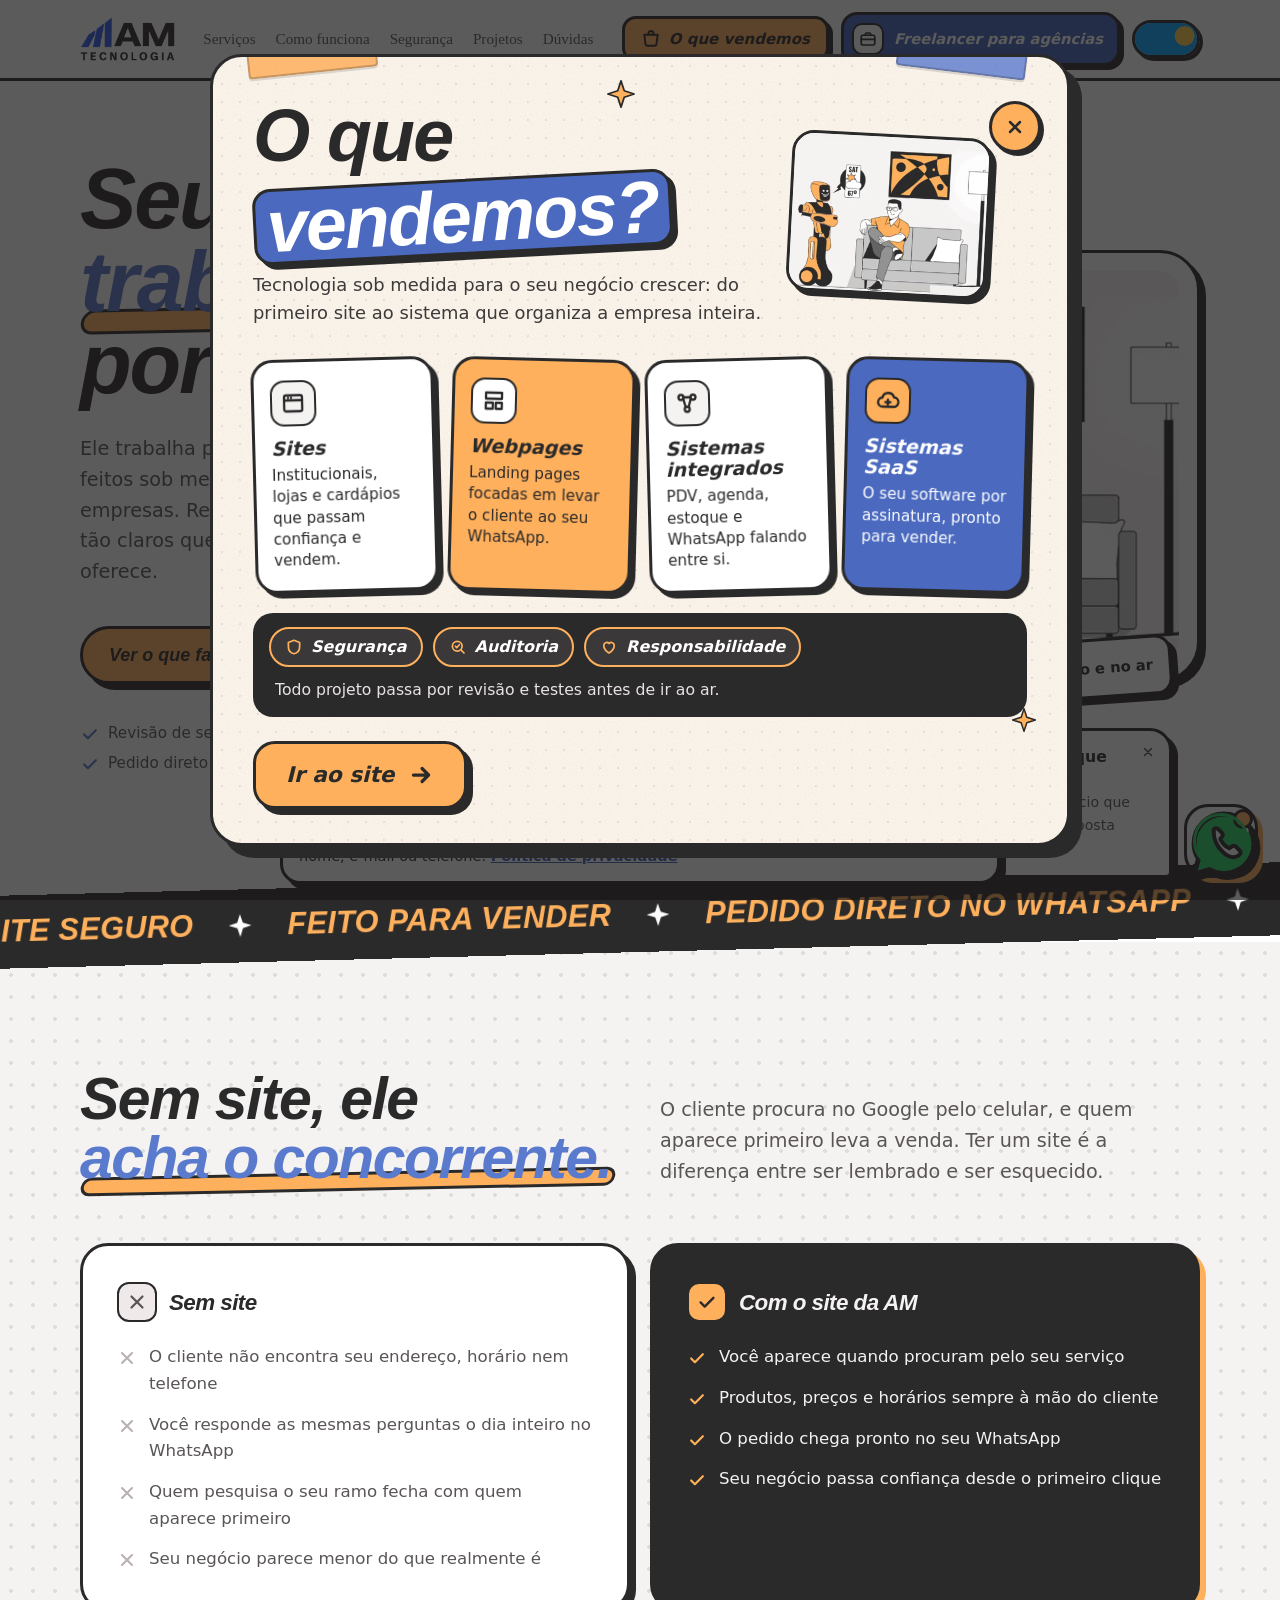
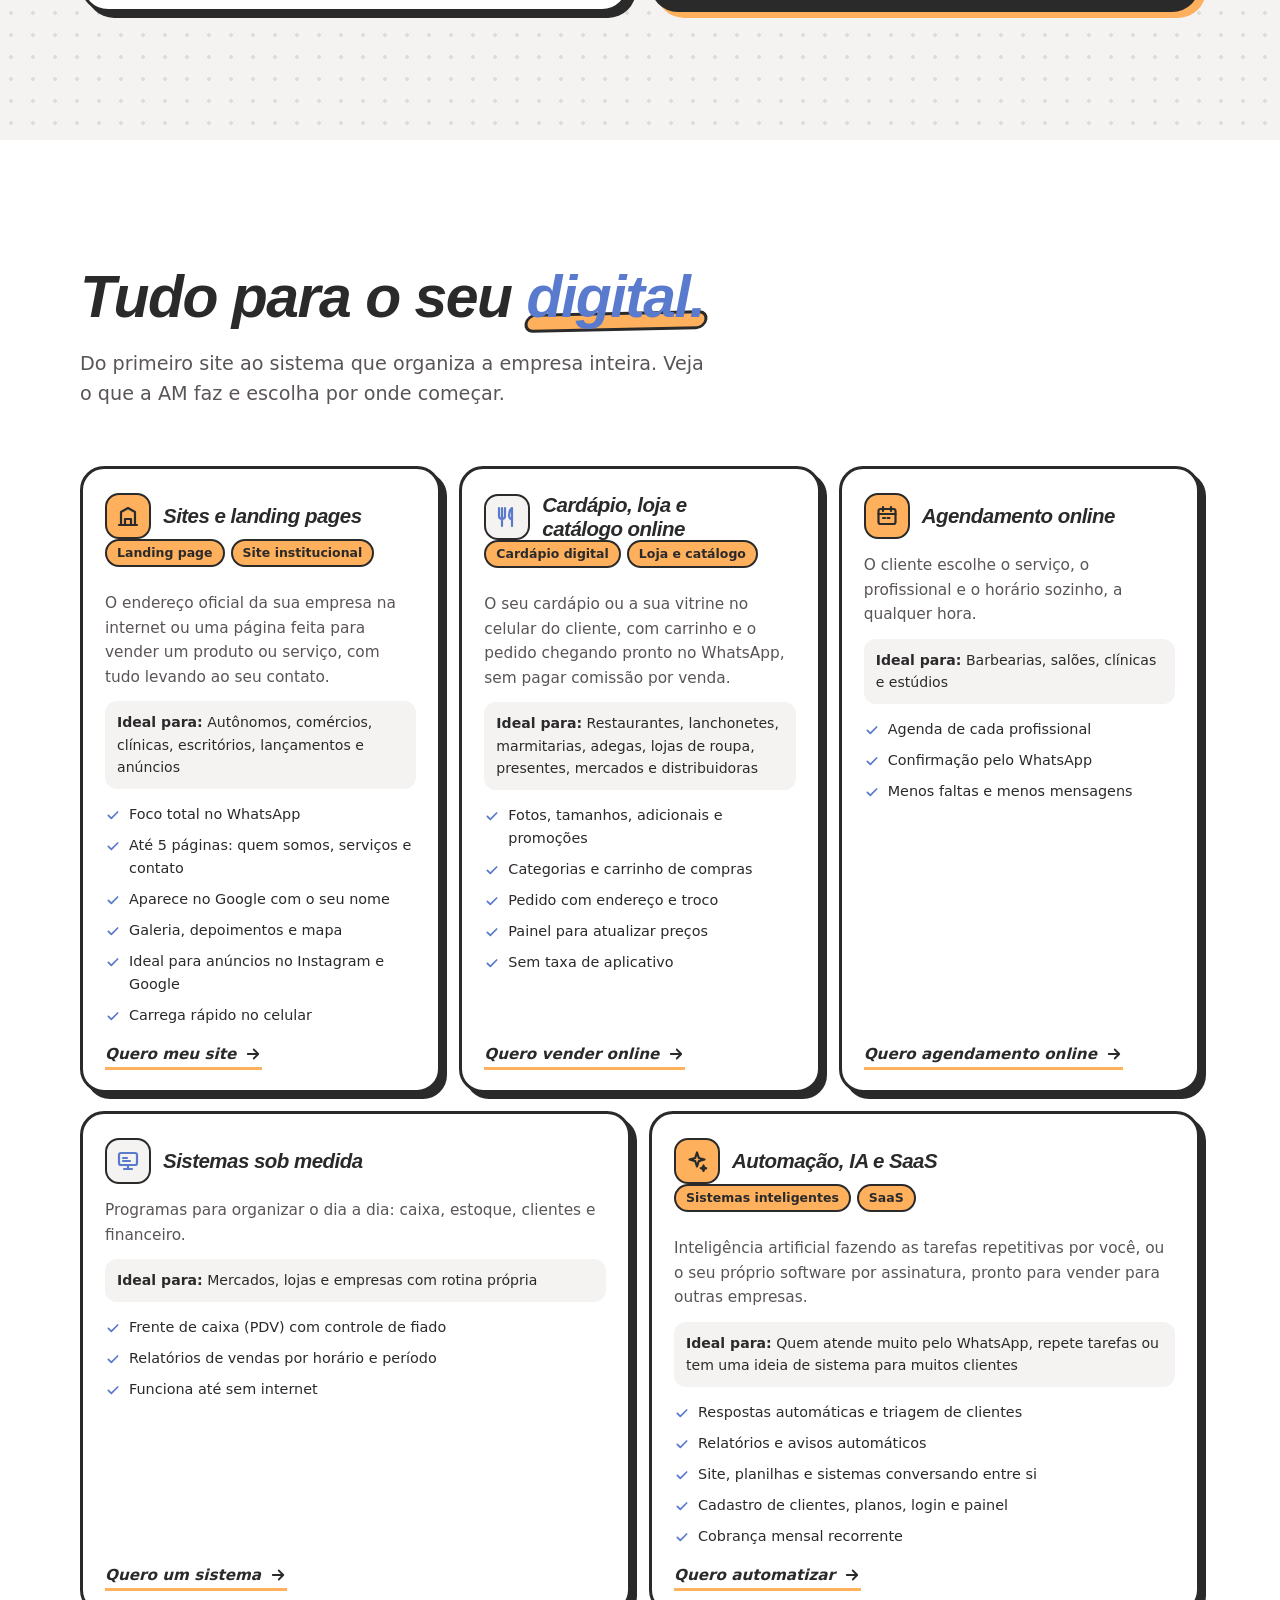
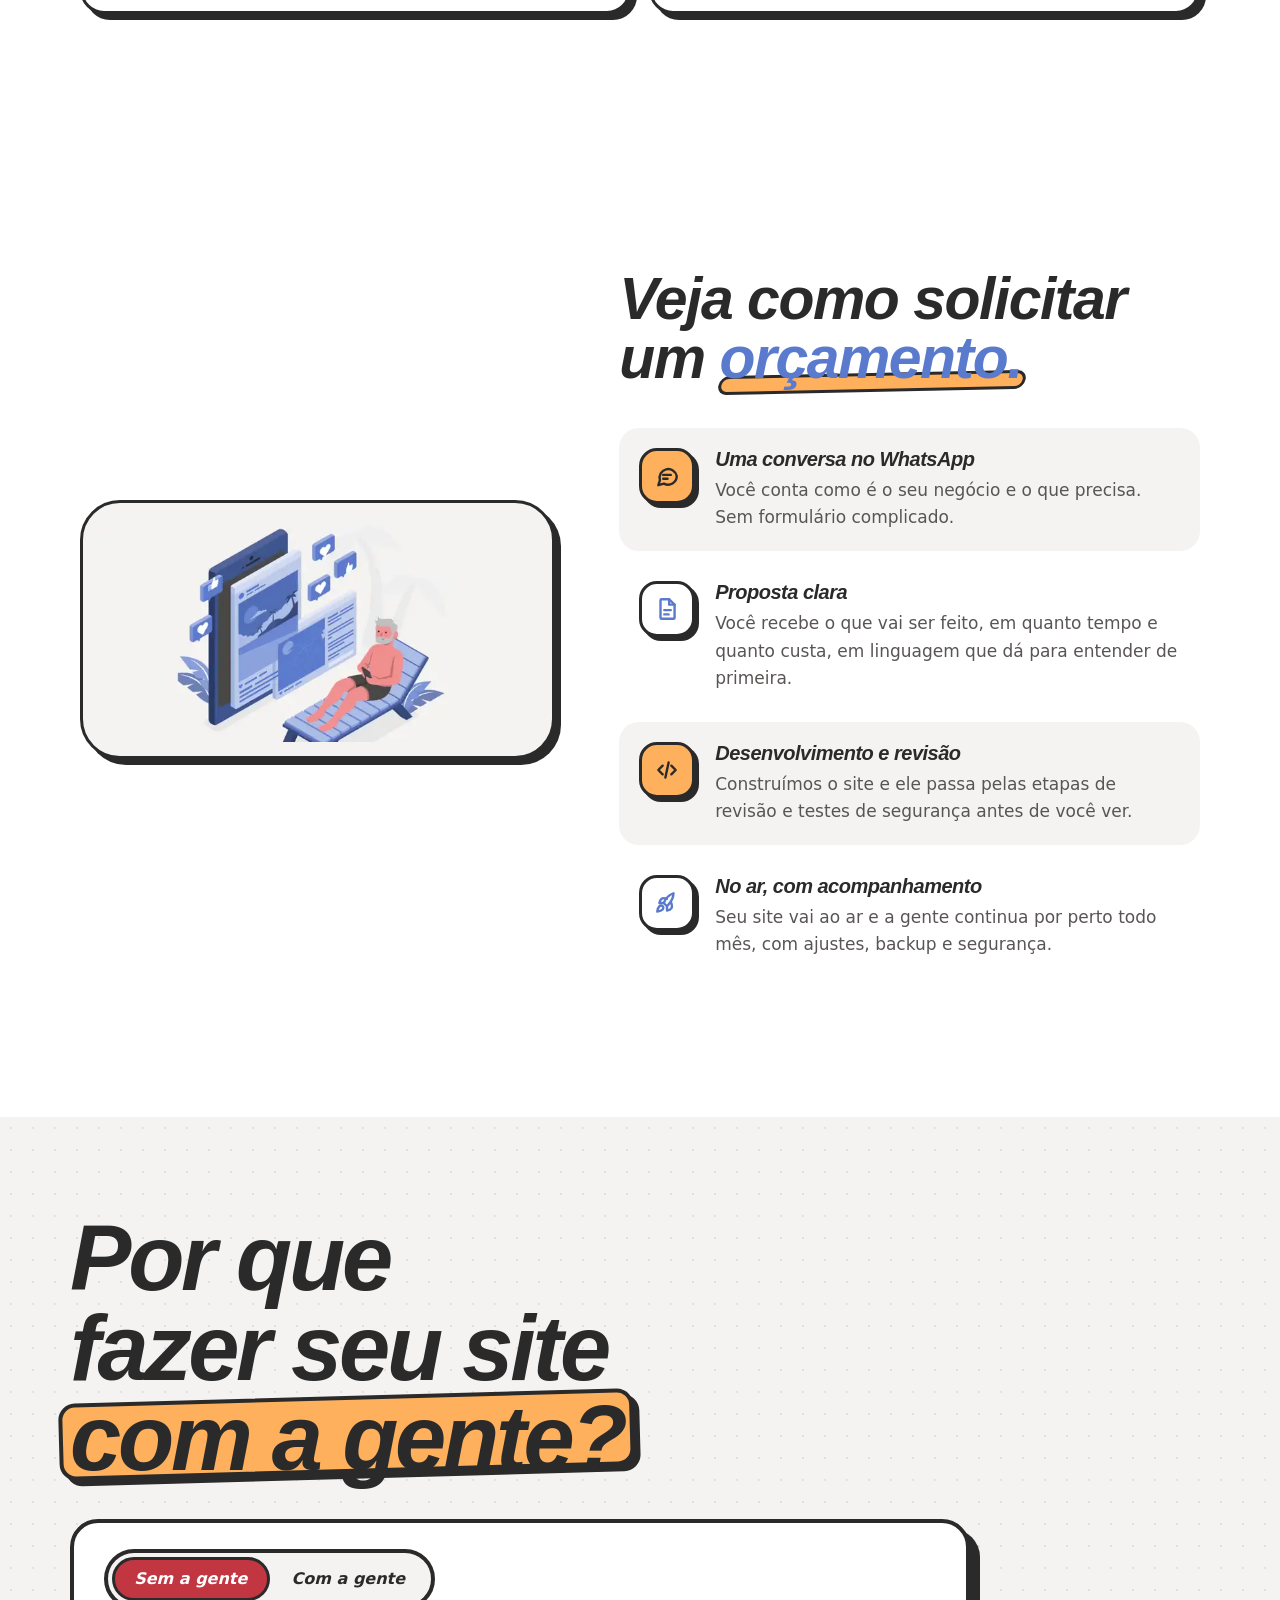
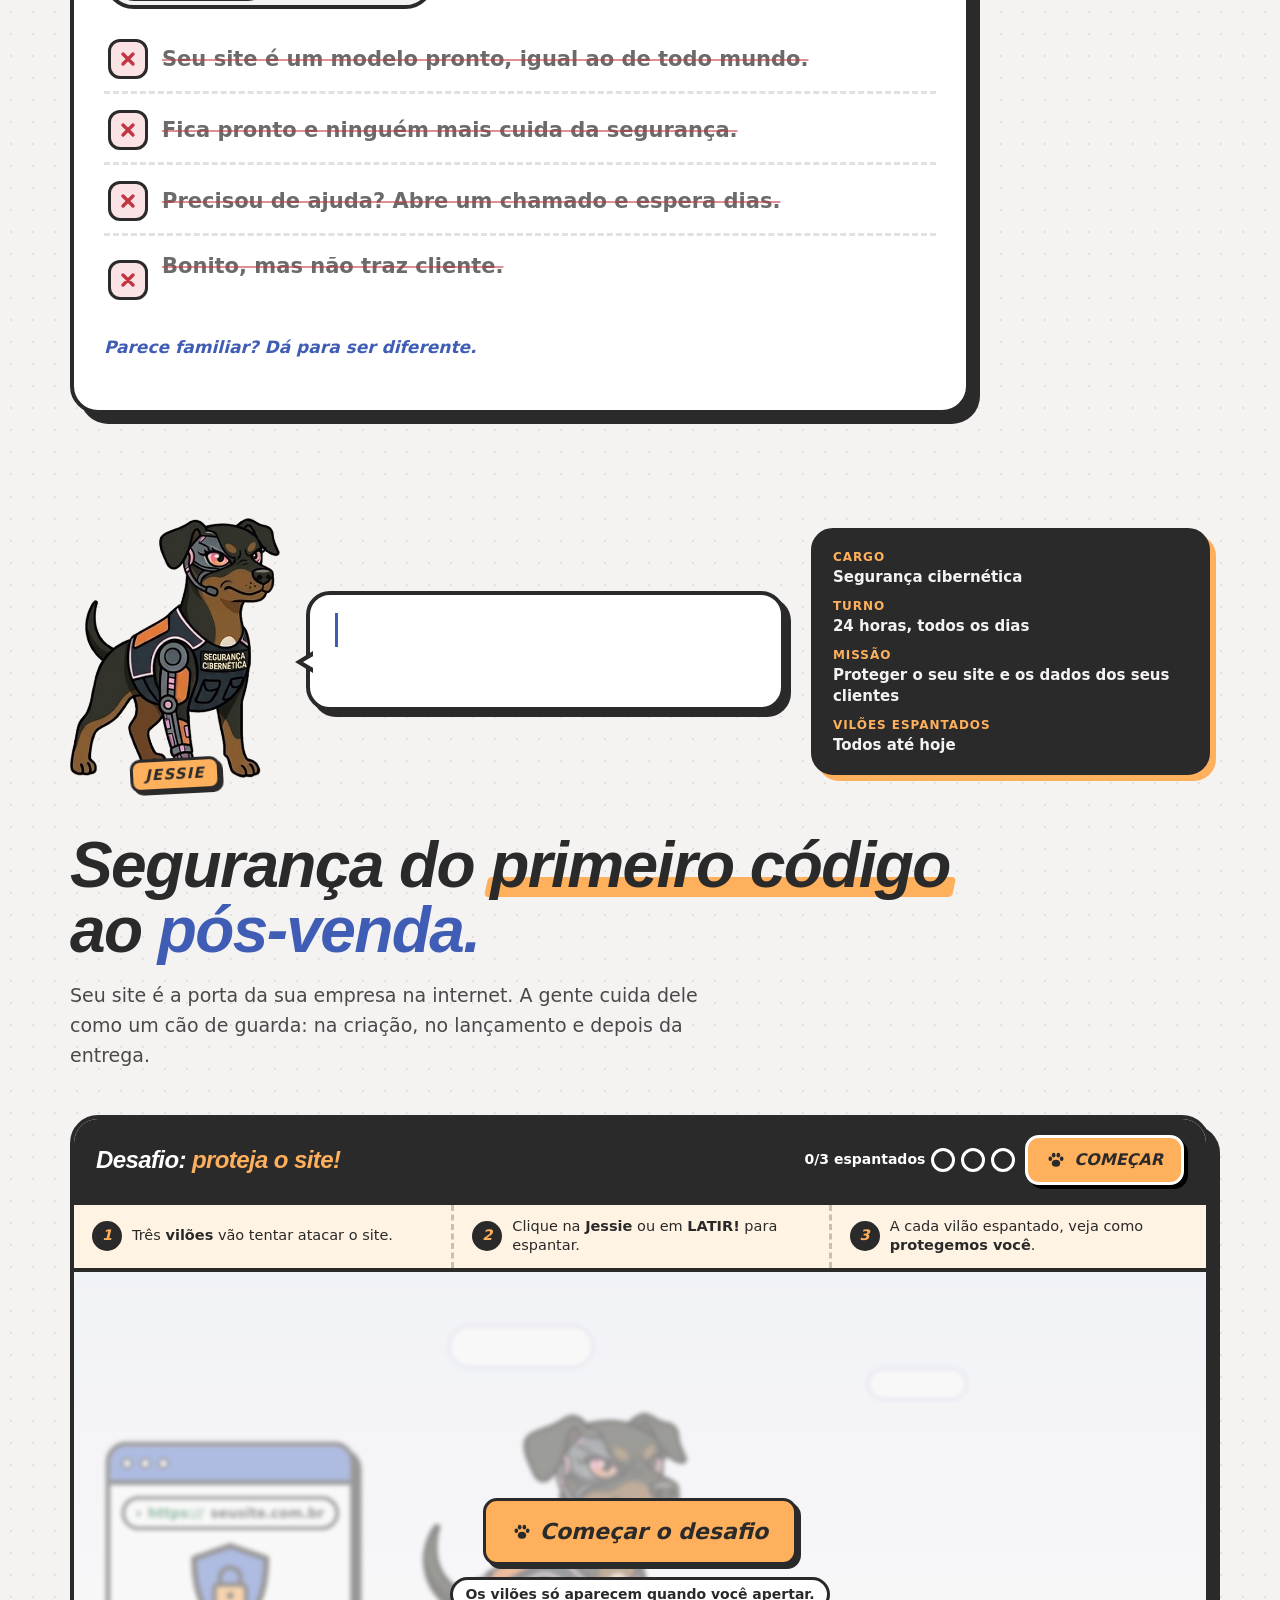
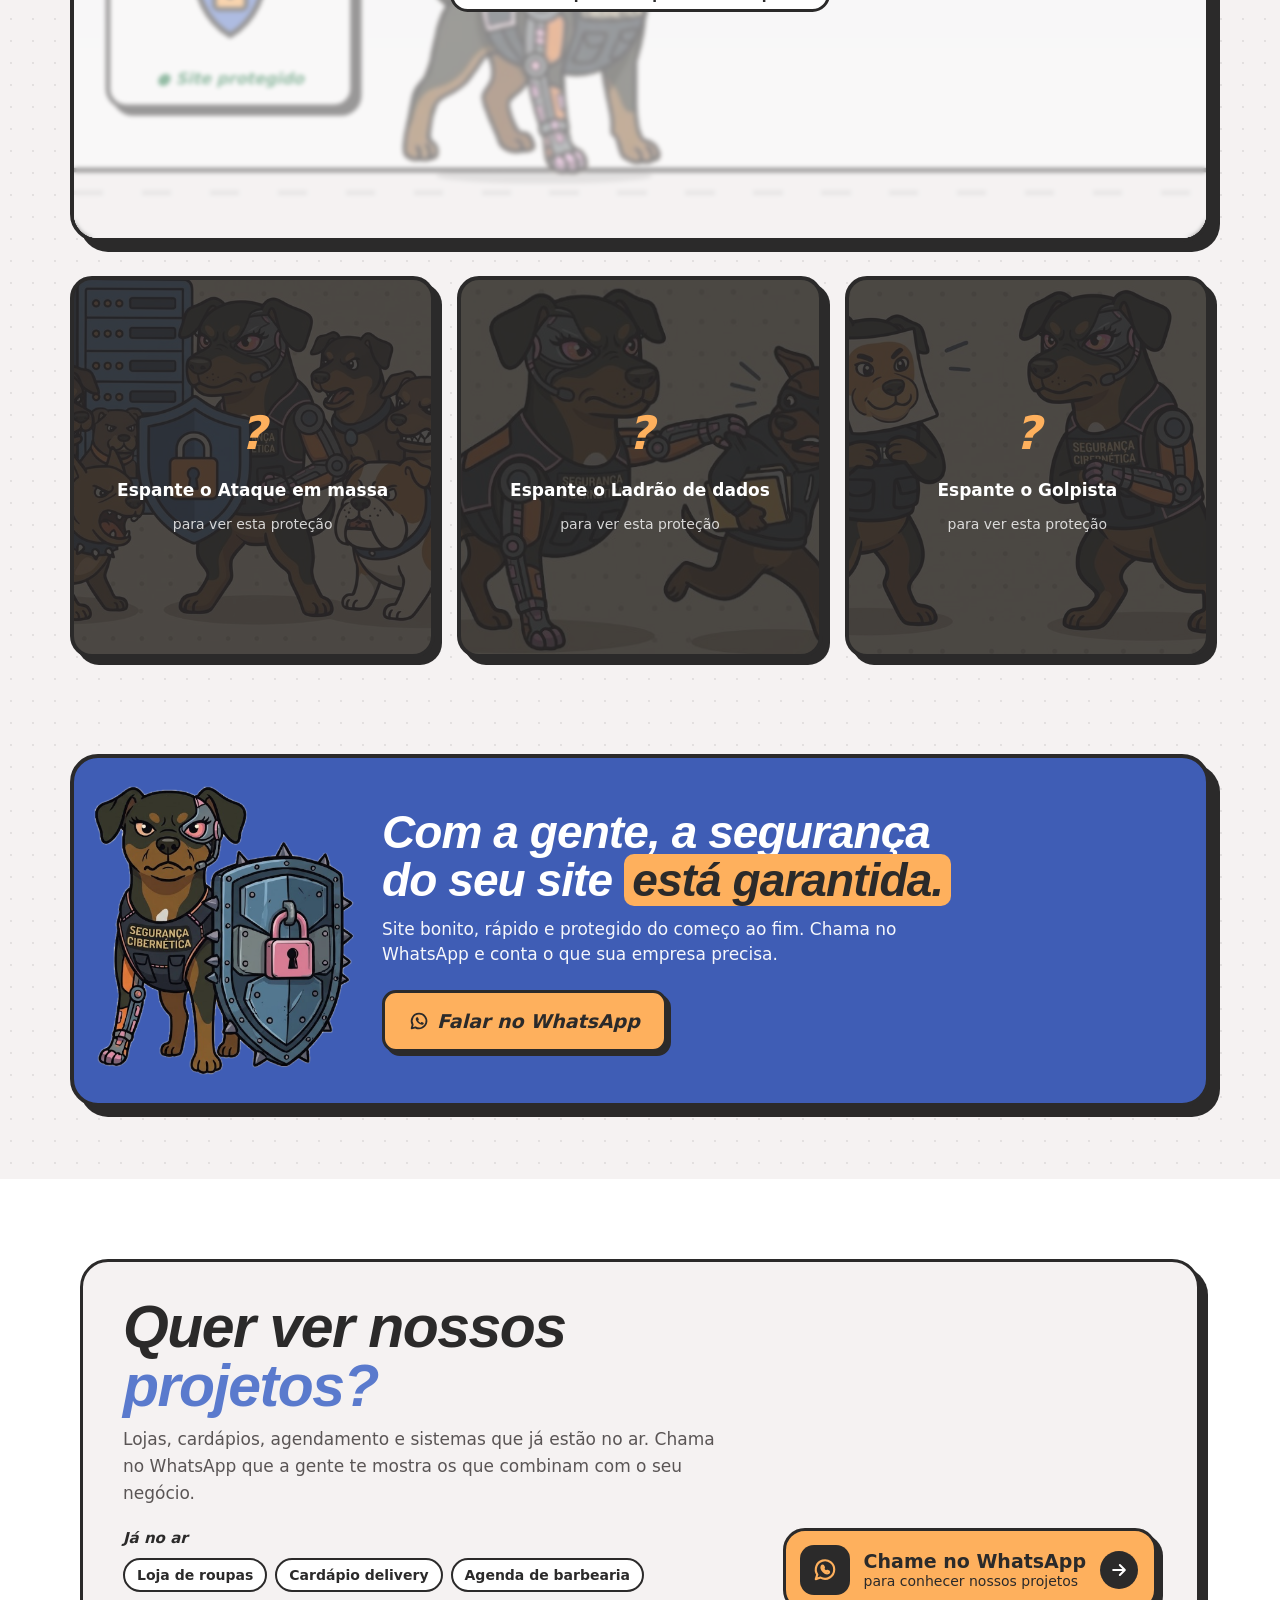
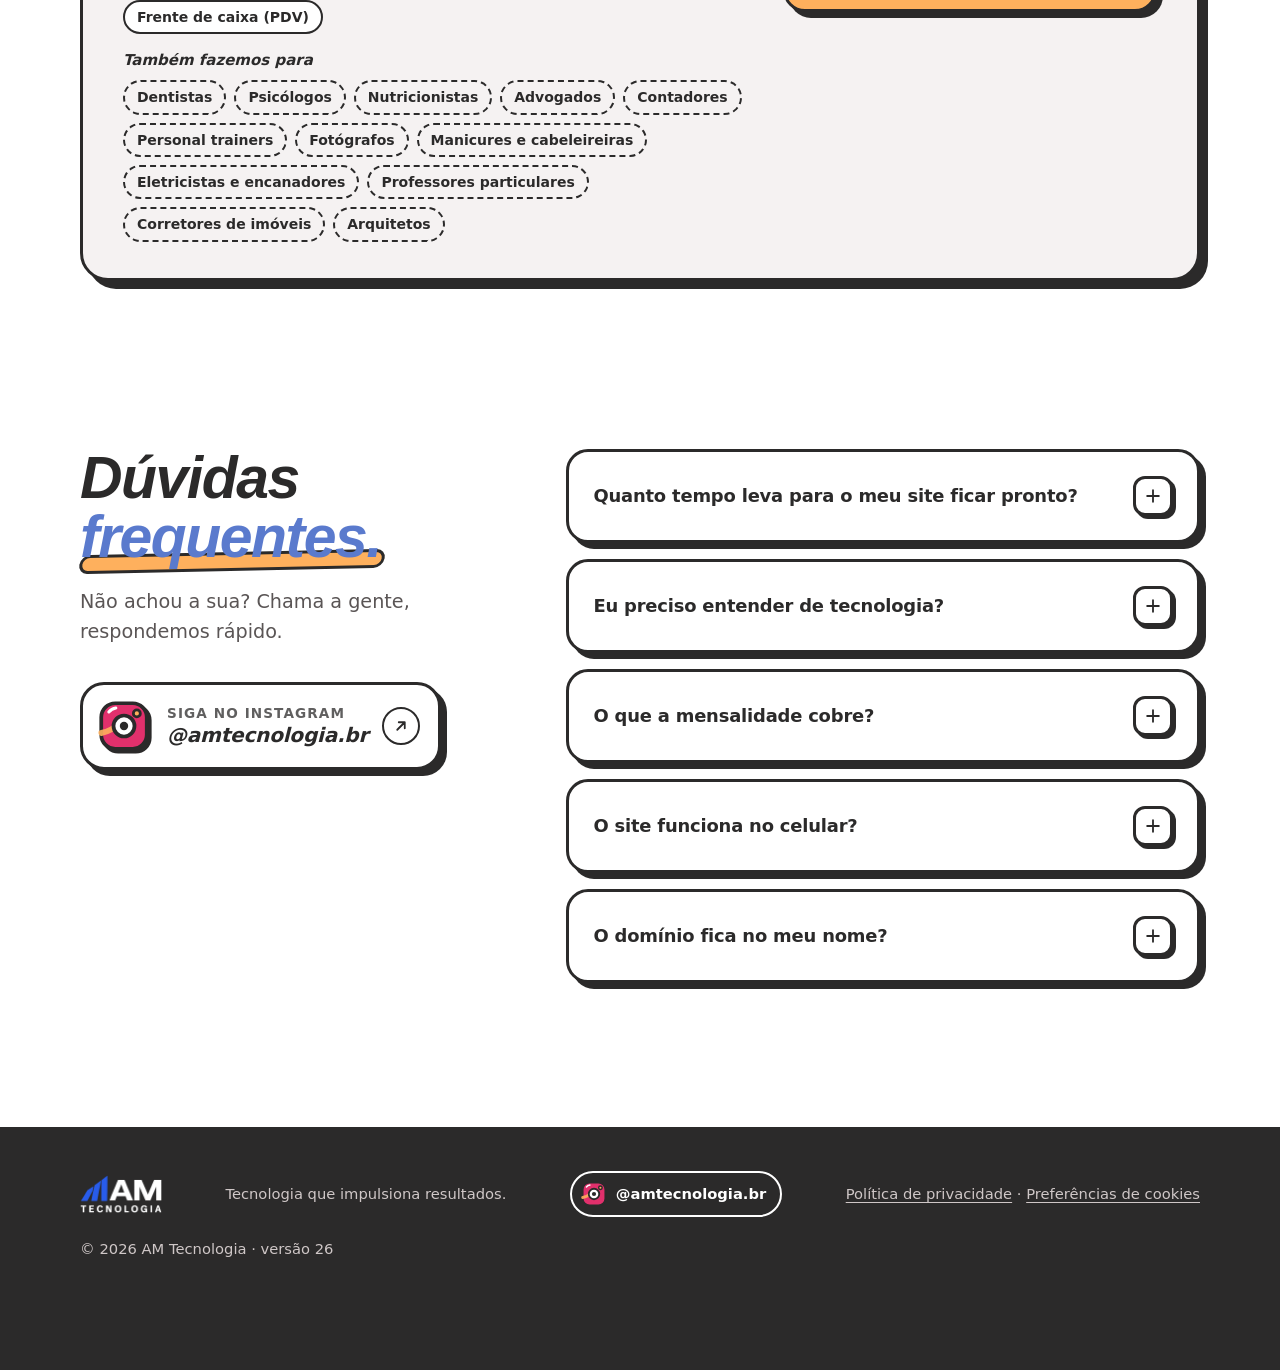
==== index.html @ ec2cfa8e "Add files via upload" ====
<!DOCTYPE html>
<html lang="pt-BR">
<head>
<meta charset="utf-8">
<meta http-equiv="Content-Security-Policy" content="default-src 'self'; script-src 'self' https://www.googletagmanager.com 'sha256-lgmzT+ilcau/fJWz07noD8avKYxNi+ue4IXIuGLtCS0=' 'sha256-Ywz9cp74FD24NjoRygpyCwcjORfbpbKKPLhVxAXPYEg=' 'sha256-nVrr4En1WmLjqwX2Sycy3XQBr96UWq9pYih+DEl7W0U=' 'sha256-XhjLiXwvWuORjyFCAiSb8D2Hnd+84H5gQRv3VfNj+Iw=' 'sha256-DtI3BlS3/qpSpZlc+aMBhJ3LRygE0VejKttxDBjIw7I=' 'sha256-Nz3UPrzghIfX/2UU9fqN2C3B8+8uK6u/9c0/AfuVpfk=' 'sha256-i9LtP+FHGRI4KxFwyFh2fX2I7XQcGmZmeI67R3/SxUI='; style-src 'self' 'unsafe-inline' https://fonts.googleapis.com; font-src 'self' https://fonts.gstatic.com; img-src 'self' data: https://*.google-analytics.com https://*.googletagmanager.com; connect-src 'self' https://*.google-analytics.com https://*.analytics.google.com https://*.googletagmanager.com; media-src 'self'; object-src 'none'; base-uri 'self'; form-action 'none'; upgrade-insecure-requests">
<meta name="referrer" content="strict-origin-when-cross-origin">
<meta name="viewport" content="width=device-width, initial-scale=1">
<title>AM Tecnologia · Sites seguros que trazem resultado</title>
<meta name="description" content="Sites e landing pages para pequenos negócios, autônomos e empresas. Revisados e testados antes da entrega, fáceis para o seu cliente entender. Fale no WhatsApp.">
<meta name="theme-color" content="#5A7ACD">
<link rel="icon" type="image/png" href="assets/img/favicon.png">
<link rel="apple-touch-icon" href="assets/img/apple-touch-icon.png">
<link rel="canonical" href="https://amtecnologia-qptc.vercel.app/">
<meta property="og:url" content="https://amtecnologia-qptc.vercel.app/">
<script type="application/ld+json">{"@context": "https://schema.org", "@type": "ProfessionalService", "name": "AM Tecnologia", "url": "https://amtecnologia-qptc.vercel.app/", "logo": "https://amtecnologia-qptc.vercel.app/assets/img/logo-escura.png", "image": "https://amtecnologia-qptc.vercel.app/assets/img/og.jpg", "description": "Sites, landing pages, cardápios digitais, agendamento online e sistemas sob medida para pequenas e médias empresas e autônomos.", "telephone": "+55-11-94948-5171", "areaServed": "BR", "address": {"@type": "PostalAddress", "addressRegion": "SP", "addressCountry": "BR"}, "sameAs": ["https://www.instagram.com/amtecnologia.br/"], "contactPoint": {"@type": "ContactPoint", "telephone": "+55-11-94948-5171", "contactType": "sales", "availableLanguage": "Portuguese"}}</script>
<meta property="og:type" content="website">
<meta property="og:site_name" content="AM Tecnologia">
<meta property="og:locale" content="pt_BR">
<meta property="og:title" content="AM Tecnologia · Sites e sistemas seguros que vendem">
<meta property="og:description" content="Sites, landing pages, sistemas integrados e SaaS para pequenos negócios. Revisados e testados antes da entrega. Fale no WhatsApp (11) 94948-5171.">
<meta property="og:image" content="https://amtecnologia-qptc.vercel.app/assets/img/og.jpg">
<meta property="og:image:width" content="1200"><meta property="og:image:height" content="630">
<meta name="twitter:card" content="summary_large_image">
<link rel="preconnect" href="https://fonts.googleapis.com">
<link rel="preconnect" href="https://fonts.gstatic.com" crossorigin>
<link href="https://fonts.googleapis.com/css2?family=Rubik:ital,wght@0,400;0,500;0,600;0,700;0,800;1,700;1,800;1,900&display=swap" rel="stylesheet">
<style>
:root{
  --white:#fff; --soft:#F5F2F2; --ink:#2B2A2A; --ink-2:#5a5555; --blue:#5A7ACD; --blue-d:#4766b8; --or:#FEB05D;
  --line:#e7e1e1; --r:28px; --ease:cubic-bezier(.16,1,.3,1);
  --wrap:1200px;
}
*{box-sizing:border-box}
html{scroll-behavior:smooth;-webkit-text-size-adjust:100%;scrollbar-color:#cfc6c6 var(--white)}
body{margin:0;background:var(--white);color:var(--ink);font:400 17px/1.6 Rubik,system-ui,sans-serif;-webkit-font-smoothing:antialiased}
::selection{background:var(--or);color:var(--ink)}
:focus-visible{outline:3px solid var(--blue);outline-offset:3px;border-radius:8px}
img{max-width:100%;display:block}
a{color:inherit}
.wrap{max-width:var(--wrap);margin:0 auto;padding:0 clamp(20px,4vw,40px)}
h1,h2,h3{font-family:Rubik,sans-serif;letter-spacing:-.035em;line-height:1.02;margin:0;text-wrap:balance}
h1{font-weight:800;font-size:clamp(2.6rem,6.2vw,5.4rem)}
h2{font-weight:800;font-size:clamp(2.1rem,4.6vw,3.9rem)}
h3{font-weight:700;font-size:1.4rem;letter-spacing:-.02em;line-height:1.15}
.hl{color:var(--blue);position:relative;white-space:nowrap;z-index:0}
.hl::after{content:"";position:absolute;left:1%;right:0;bottom:.05em;height:.17em;background:var(--or);border-radius:6px;z-index:-1}
.lead{font-size:clamp(1.05rem,1.5vw,1.22rem);color:var(--ink-2);max-width:52ch;margin:0}
section{padding:clamp(80px,10vw,140px) 0}

/* botões */
.btn{display:inline-flex;align-items:center;gap:12px;font:600 1.02rem/1 Rubik,sans-serif;text-decoration:none;border-radius:999px;padding:18px 28px;transition:transform .25s var(--ease),box-shadow .25s,background .2s;cursor:pointer;border:0}
.btn svg{width:22px;height:22px;flex:none}
.btn-wa{background:var(--ink);color:#fff;box-shadow:0 14px 30px -16px rgba(43,42,42,.7)}
.btn-wa .dot{width:36px;height:36px;border-radius:50%;background:var(--or);display:grid;place-items:center;margin:-8px -4px -8px -14px}
.btn-wa .dot svg{width:20px;height:20px;color:var(--ink)}
.btn-wa:hover{transform:translateY(-2px);box-shadow:0 20px 36px -16px rgba(43,42,42,.7)}
.btn-ghost{background:transparent;color:var(--ink);box-shadow:inset 0 0 0 2px var(--ink)}
.btn-ghost:hover{background:var(--ink);color:#fff}

/* topo */
.top{position:sticky;top:0;z-index:50;background:rgba(255,255,255,.88);backdrop-filter:blur(10px);-webkit-backdrop-filter:blur(10px);border-bottom:1px solid transparent;transition:border-color .3s}
.top.scrolled{border-color:var(--line)}
.top .wrap{display:flex;align-items:center;justify-content:space-between;height:78px;gap:24px}
.top .logo img{height:44px;width:auto}
.top nav{display:flex;gap:30px;font:500 .98rem/1 Inter}
.top nav a{text-decoration:none;color:var(--ink-2);transition:color .2s}
.top nav a:hover{color:var(--ink)}
.top .btn{padding:13px 20px;font-size:.95rem}
.top .btn .dot{width:30px;height:30px;margin:-6px -2px -6px -10px}
@media (max-width:900px){.top nav{display:none}.top .btn span.t{display:none}.top .btn{padding:10px 12px}.top .btn .dot{margin:0}}

/* hero */
.hero{padding:clamp(40px,6vw,80px) 0 clamp(80px,9vw,120px)}
.hero .wrap{display:grid;grid-template-columns:1.02fr 1fr;gap:clamp(28px,4vw,64px);align-items:center}
.hero .lead{margin-top:28px}
.hero .acts{display:flex;flex-wrap:wrap;gap:14px;margin-top:38px}
.hero .proof{display:flex;flex-wrap:wrap;gap:10px 22px;margin-top:40px;font:500 .95rem/1.3 Rubik,system-ui,sans-serif;color:var(--ink-2)}
.hero .proof span{display:flex;align-items:center;gap:8px}
.hero .proof svg{width:20px;height:20px;color:var(--blue);flex:none}
.stagewrap{position:relative}
.stage{background:var(--soft);border-radius:40px;padding:70px 22px 10px;overflow:hidden;display:flex;align-items:flex-end}
.stage svg{width:100%;height:auto}
.chip{position:absolute;display:flex;align-items:center;gap:10px;background:#fff;border-radius:16px;padding:12px 16px;font:600 .92rem/1.2 Rubik,system-ui,sans-serif;box-shadow:0 18px 40px -22px rgba(43,42,42,.45);animation:bob 6s ease-in-out infinite}
.chip i{width:30px;height:30px;border-radius:50%;display:grid;place-items:center;background:var(--or);flex:none}
.chip i svg{width:16px;height:16px}
.chip.c1{bottom:-20px;right:28px}
.chip.c2{top:-18px;left:28px;animation-delay:-3s}
.chip.c2 i{background:var(--blue)}
.chip.c2 i svg{color:#fff}
@keyframes bob{50%{transform:translateY(-8px)}}
@media (max-width:900px){.hero .wrap{grid-template-columns:1fr}.chip.c1{right:12px}.chip.c2{left:12px}}

/* problema: par */
.prob{background:var(--soft)}
.prob .head{display:grid;grid-template-columns:1fr 1fr;gap:40px;align-items:end;margin-bottom:56px}
.pair{display:grid;grid-template-columns:1fr 1fr;gap:20px}
.side{border-radius:var(--r);padding:36px 34px;background:#fff}
.side h3{display:flex;align-items:center;gap:12px;margin-bottom:22px}
.side h3 i{width:40px;height:40px;border-radius:12px;display:grid;place-items:center;flex:none}
.side h3 svg{width:22px;height:22px}
.side.no h3 i{background:#efe9e9;color:var(--ink-2)}
.side.yes{background:var(--ink);color:#f5f2f2}
.side.yes h3 i{background:var(--or);color:var(--ink)}
.side ul{list-style:none;margin:0;padding:0;display:flex;flex-direction:column;gap:14px}
.side li{display:flex;gap:12px;align-items:flex-start;font-size:1.04rem}
.side li svg{width:20px;height:20px;flex:none;margin-top:4px}
.side.no li{color:var(--ink-2)}
.side.no li svg{color:#b9afaf}
.side.yes li svg{color:var(--or)}
@media (max-width:900px){.prob .head,.pair{grid-template-columns:1fr}}

/* como funciona */
.how .wrap{display:grid;grid-template-columns:.9fr 1.1fr;gap:clamp(30px,5vw,80px);align-items:center}
.how .ill{background:var(--soft);border-radius:40px;padding:30px}
.steps{list-style:none;padding:0;margin:40px 0 0;counter-reset:s}
.steps li{display:grid;grid-template-columns:56px 1fr;gap:20px;padding:20px;border-radius:20px;margin-bottom:10px}
.steps li:nth-child(odd){background:var(--soft)}

.steps .n{width:56px;height:56px;border-radius:18px;background:var(--soft);display:grid;place-items:center;color:var(--blue)}
.steps .n svg{width:26px;height:26px}
.steps h3{font-size:1.25rem}
.steps p{margin:6px 0 0;color:var(--ink-2)}
@media (max-width:900px){.how .wrap{grid-template-columns:1fr}}

/* segurança */
.sec{background:var(--ink);color:#f5f2f2}
.sec .wrap{display:grid;grid-template-columns:1.1fr .9fr;gap:clamp(30px,5vw,80px);align-items:center}
.sec h2 span{color:var(--or)}
.sec .lead{color:#cfc7c7;margin-top:24px}
.checks{display:grid;grid-template-columns:1fr 1fr;gap:14px;margin-top:44px}
.check{background:#353333;border-radius:20px;padding:22px}
.check i{width:44px;height:44px;border-radius:50%;background:var(--or);display:grid;place-items:center;color:var(--ink);margin-bottom:16px}
.check i svg{width:22px;height:22px}
.check b{font:600 1.08rem/1.25 Rubik,system-ui,sans-serif;display:block}
.check span{display:block;color:#cfc7c7;font-size:.95rem;margin-top:6px}
.sec .locks{width:100%;max-width:420px;margin:0 auto;height:auto}
@media (max-width:900px){.sec .wrap{grid-template-columns:1fr}.sec .locks{max-width:280px;order:-1}}
@media (max-width:520px){.checks{grid-template-columns:1fr}}

/* portfólio */
.port .head{display:flex;justify-content:space-between;align-items:end;gap:30px;flex-wrap:wrap;margin-bottom:56px}
.proj{display:grid;grid-template-columns:1.25fr .75fr;gap:clamp(24px,4vw,56px);align-items:center;padding:44px 0;border-top:1px solid var(--line)}
.proj:nth-child(even){grid-template-columns:.75fr 1.25fr}
.proj:nth-child(even) .shot{order:2}
.shot{position:relative;background:var(--soft);border-radius:36px;padding:clamp(22px,4vw,46px) clamp(22px,4vw,46px) 0;overflow:hidden;min-height:340px}
.laptop{position:relative;width:86%;border-radius:14px 14px 0 0;background:var(--ink);padding:10px 10px 0;box-shadow:0 30px 50px -30px rgba(43,42,42,.6)}
.laptop .scr{border-radius:6px 6px 0 0;overflow:hidden;aspect-ratio:16/10;background:#fff}
.laptop .scr img{width:100%;height:100%;object-fit:contain;object-position:top;background:#fff}
.phone{position:absolute;right:clamp(16px,3vw,40px);bottom:-30px;width:clamp(120px,24%,190px);border-radius:30px;background:var(--ink);padding:9px;box-shadow:0 30px 50px -24px rgba(43,42,42,.65)}
.phone .scr{border-radius:22px;overflow:hidden;aspect-ratio:9/18.5;background:#fff}
.phone .scr img{width:100%;height:100%;object-fit:contain;object-position:top;background:#fff}
.shot.mobile-first .laptop{width:62%}
.proj .tag{margin-bottom:14px;}
.tag{display:inline-flex;align-items:center;gap:8px;font:600 .9rem/1 Rubik,system-ui,sans-serif;color:var(--blue);background:#edf1fb;border-radius:999px;padding:9px 14px}
.proj h3{font-size:clamp(1.5rem,2.4vw,2rem);margin:0 0 12px;letter-spacing:-.03em}
.proj p{color:var(--ink-2);margin:0}
.proj ul{margin:18px 0 0;padding:0;list-style:none;display:flex;flex-direction:column;gap:8px}
.proj li{display:flex;gap:10px;align-items:flex-start;font-size:.98rem}
.proj li svg{width:18px;height:18px;color:var(--blue);flex:none;margin-top:4px}
.thumbs{display:flex;gap:8px;margin-top:22px;flex-wrap:wrap}
.thumbs button{all:unset;cursor:pointer;width:64px;height:44px;border-radius:10px;overflow:hidden;box-shadow:0 0 0 2px var(--line);transition:box-shadow .2s}
.thumbs button img{width:100%;height:100%;object-fit:cover;object-position:top}
.thumbs button[aria-pressed="true"]{box-shadow:0 0 0 3px var(--blue)}
.thumbs button:focus-visible{outline:3px solid var(--blue);outline-offset:3px}
@media (max-width:900px){.proj,.proj:nth-child(even){grid-template-columns:1fr}.proj:nth-child(even) .shot{order:0}}

/* pacotes */
.plans{background:var(--soft)}
.plans .head{text-align:center;max-width:760px;margin:0 auto 60px}
.plans .head .lead{margin:22px auto 0}
.pgrid{display:grid;grid-template-columns:repeat(3,1fr);gap:20px;align-items:stretch}
.plan{background:#fff;border-radius:var(--r);padding:34px 30px 30px;display:flex;flex-direction:column;position:relative}
.plan .lvl{display:flex;align-items:center;gap:10px;font:600 .9rem/1 Rubik,system-ui,sans-serif;color:var(--ink-2)}
.plan .bars{display:flex;gap:4px;align-items:flex-end}
.plan .bars b{width:7px;border-radius:3px;background:#e4dcdc}
.plan .bars b:nth-child(1){height:10px}.plan .bars b:nth-child(2){height:15px}.plan .bars b:nth-child(3){height:20px}
.plan[data-l="1"] .bars b:nth-child(-n+1),.plan[data-l="2"] .bars b:nth-child(-n+2),.plan[data-l="3"] .bars b{background:var(--blue)}
.plan h3{font-size:2rem;margin:22px 0 8px;letter-spacing:-.035em}
.plan .for{color:var(--ink-2);margin:0;min-height:3.2em}
.plan ul{list-style:none;margin:24px 0 28px;padding:0;display:flex;flex-direction:column;gap:12px;flex:1}
.plan li{display:flex;gap:10px;align-items:flex-start;font-size:.98rem}
.plan li svg{width:18px;height:18px;color:var(--blue);flex:none;margin-top:4px}
.plan li.plus{font-weight:600}
.plan .time{font:600 .92rem/1 Rubik,system-ui,sans-serif;color:var(--ink);margin-bottom:18px;display:flex;gap:8px;align-items:center}
.plan .time svg{width:18px;height:18px;color:var(--or)}
.plan .btn{justify-content:center}
.plan.featured{background:var(--ink);color:#f5f2f2}
.plan.featured .lvl,.plan.featured .for{color:#cfc7c7}
.plan.featured ul{border-color:#454242}
.plan.featured li svg{color:var(--or)}
.plan.featured .time{color:#fff}
.plan.featured .bars b{background:#4a4747}
.plan.featured[data-l="2"] .bars b:nth-child(-n+2){background:var(--or)}
.plan.featured .btn-wa{background:var(--or);color:var(--ink)}
.plan.featured .btn-wa .dot{background:var(--ink)}
.plan.featured .btn-wa .dot svg{color:var(--or)}
.badge{position:absolute;top:-14px;right:26px;background:var(--or);color:var(--ink);font:700 .85rem/1 Rubik,system-ui,sans-serif;padding:9px 14px;border-radius:999px}
.monthly{margin:30px auto 0;max-width:820px;display:flex;gap:16px;align-items:center;background:#fff;border-radius:22px;padding:22px 26px;color:var(--ink-2)}
.monthly i{width:46px;height:46px;border-radius:14px;background:#edf1fb;display:grid;place-items:center;color:var(--blue);flex:none}
.monthly i svg{width:24px;height:24px}
.monthly b{color:var(--ink)}
@media (max-width:980px){.pgrid{grid-template-columns:1fr;max-width:520px;margin:0 auto}}

/* sistemas */
.sys .wrap{display:grid;grid-template-columns:1fr 1fr;gap:clamp(30px,5vw,80px);align-items:center}
.sys .ill{background:var(--soft);border-radius:40px;padding:30px}
.sgrid{display:grid;grid-template-columns:1fr 1fr;gap:14px;margin-top:40px}
.sitem{border:1px solid var(--line);border-radius:20px;padding:20px}
.sitem i{width:42px;height:42px;border-radius:12px;background:var(--soft);display:grid;place-items:center;color:var(--blue);margin-bottom:14px}
.sitem i svg{width:22px;height:22px}
.sitem b{font:600 1.05rem/1.2 Rubik,system-ui,sans-serif;display:block}
.sitem span{display:block;color:var(--ink-2);font-size:.93rem;margin-top:4px}
@media (max-width:900px){.sys .wrap{grid-template-columns:1fr}}

/* perguntas */
.faq .wrap{display:grid;grid-template-columns:.8fr 1.2fr;gap:clamp(30px,5vw,80px)}
.faq details{border-top:1px solid var(--line)}
.faq details:last-child{border-bottom:1px solid var(--line)}
.faq summary{list-style:none;cursor:pointer;padding:24px 0;display:flex;justify-content:space-between;gap:20px;font:600 1.12rem/1.35 Rubik,system-ui,sans-serif;letter-spacing:-.01em}
.faq summary::-webkit-details-marker{display:none}
.faq summary svg{width:24px;height:24px;flex:none;transition:transform .3s var(--ease);color:var(--blue)}
.faq details[open] summary svg{transform:rotate(45deg)}
.faq details p{margin:0 0 24px;color:var(--ink-2);max-width:62ch}
@media (max-width:900px){.faq .wrap{grid-template-columns:1fr}}

/* final azul */
.final{background:var(--blue);color:#fff;padding:clamp(80px,10vw,130px) 0}
.final .wrap{display:grid;grid-template-columns:1.1fr .9fr;gap:40px;align-items:center}
.final .logo-b{height:52px;width:auto;margin-bottom:40px}
.final h2{font-size:clamp(2.4rem,5.4vw,4.6rem)}
.final h2 span{color:var(--ink)}
.final p{font-size:1.15rem;margin:24px 0 0;max-width:44ch;color:#fff}
.final .acts{display:flex;flex-wrap:wrap;gap:14px;margin-top:38px}
.final .num{font:600 1.05rem/1 Rubik,system-ui,sans-serif;display:flex;align-items:center;gap:10px;color:var(--ink)}
.final .stage{background:rgba(255,255,255,.95)}
@media (max-width:900px){.final .wrap{grid-template-columns:1fr}}

footer{background:var(--ink);color:#cfc7c7;padding:44px 0 110px;font-size:.92rem}
footer .wrap{display:flex;justify-content:space-between;align-items:center;gap:20px;flex-wrap:wrap}
footer img{height:38px;width:auto}


/* botão WhatsApp AM */
.wa{--bg:var(--ink);--fg:#fff;--ic:var(--or);--icfg:var(--ink);display:inline-flex;align-items:center;gap:14px;padding:9px 12px 9px 9px;border-radius:22px;background:var(--bg);color:var(--fg);text-decoration:none;box-shadow:0 16px 30px -18px rgba(43,42,42,.75);transition:transform .3s var(--ease),box-shadow .3s}
.wa-ic{position:relative;width:48px;height:48px;border-radius:15px;background:var(--ic);color:var(--icfg);display:grid;place-items:center;flex:none;overflow:hidden}
.wa-ic svg{width:24px;height:24px;transition:transform .35s var(--ease),opacity .25s}
.typing{position:absolute;inset:0;display:flex;align-items:center;justify-content:center;gap:4px;opacity:0;transform:translateY(8px);transition:opacity .25s,transform .35s var(--ease)}
.typing b{width:6px;height:6px;border-radius:50%;background:currentColor;animation:typ 1s infinite ease-in-out}
.typing b:nth-child(2){animation-delay:.15s}.typing b:nth-child(3){animation-delay:.3s}
@keyframes typ{0%,60%,100%{transform:translateY(0);opacity:.5}30%{transform:translateY(-4px);opacity:1}}
.wa-tx{display:flex;flex-direction:column;gap:3px;line-height:1}
.wa-tx b{font:600 1.04rem/1.1 Rubik,sans-serif;letter-spacing:-.01em}
.wa-tx small{font:500 .82rem/1.1 Rubik,sans-serif;opacity:.7;font-variant-numeric:tabular-nums}
.wa-go{width:34px;height:34px;border-radius:50%;display:grid;place-items:center;margin-left:6px;background:rgba(255,255,255,.1);transition:transform .35s var(--ease),background .25s}
.wa-go svg{width:18px;height:18px}
.wa:hover,.wa:focus-visible{transform:translateY(-2px);box-shadow:0 22px 36px -18px rgba(43,42,42,.75)}
.wa:hover .wa-ic svg,.wa:focus-visible .wa-ic svg{transform:translateY(-10px);opacity:0}
.wa:hover .typing,.wa:focus-visible .typing{opacity:1;transform:none}
.wa:hover .wa-go,.wa:focus-visible .wa-go{transform:translateX(3px);background:var(--ic);color:var(--icfg)}
.wa-sm{padding:6px 10px 6px 6px;border-radius:18px;gap:10px}
.wa-sm .wa-ic{width:38px;height:38px;border-radius:12px}
.wa-sm .wa-ic svg{width:20px;height:20px}
.wa-sm .wa-tx b{font-size:.92rem}.wa-sm .wa-tx small{font-size:.82rem}
.wa-sm .wa-go{display:none}
@media (max-width:900px){.wa-sm .wa-tx{display:none}.wa-sm{padding:6px}}
.plan .wa{justify-content:flex-start;width:100%}
.plan .wa .wa-go{margin-left:auto}
.plan.featured .wa{--bg:var(--or);--fg:var(--ink);--ic:var(--ink);--icfg:var(--or)}
.plan.featured .wa .wa-go{background:rgba(43,42,42,.1)}
.final .wa{--bg:var(--ink)}
@media not all{.typing b{animation:none}}

/* atendente flutuante */
.fab{position:fixed;right:22px;bottom:22px;z-index:60;display:flex;align-items:flex-end;gap:12px}
.fab-card{background:#fff;border-radius:20px 20px 6px 20px;padding:16px 18px;max-width:270px;box-shadow:0 24px 50px -22px rgba(43,42,42,.5);position:relative;opacity:0;transform:translateY(12px) scale(.96);transform-origin:100% 100%;pointer-events:none;transition:opacity .4s,transform .5s var(--ease)}
.fab-card{visibility:hidden}
.fab.open .fab-card{opacity:1;transform:none;pointer-events:auto;visibility:visible}
.fab-card b{display:block;font:600 .98rem/1.3 Rubik,system-ui,sans-serif;color:var(--ink)}
.fab-card span{display:block;font-size:.88rem;color:var(--ink-2);margin-top:4px}
.fab-card .x{all:unset;cursor:pointer;position:absolute;top:8px;right:8px;width:26px;height:26px;border-radius:50%;display:grid;place-items:center;color:var(--ink-2)}
.fab-card .x:hover{background:var(--soft)}
.fab-card .x svg{width:14px;height:14px}
.fab-btn{width:64px;height:64px;border-radius:22px;background:var(--ink);display:grid;place-items:center;text-decoration:none;box-shadow:0 18px 36px -14px rgba(43,42,42,.7);position:relative;transition:transform .3s var(--ease)}
.fab-btn:hover{transform:translateY(-3px)}
.fab-btn .bars{display:flex;gap:4px;align-items:flex-end;transform:skewX(-14deg)}
.fab-btn .bars i{width:7px;border-radius:2px;background:var(--blue)}
.fab-btn .bars i:nth-child(1){height:12px}.fab-btn .bars i:nth-child(2){height:19px}.fab-btn .bars i:nth-child(3){height:26px;background:var(--or)}
.fab-btn .ping{position:absolute;top:-4px;right:-4px;width:22px;height:22px;border-radius:50%;background:var(--or);display:grid;place-items:center;color:var(--ink);border:3px solid #fff}
.fab-btn .ping svg{width:11px;height:11px}
@media (max-width:520px){.fab{right:14px;bottom:14px}.fab-card{max-width:220px}}


/* ===== vídeos das figuras ===== */
.fig{display:block;width:100%;height:auto;border-radius:24px}
picture{display:block}
.hero .stage{background:#fff;padding:18px}
.hero .stage .fig{border-radius:20px}
.how .ill,.sys .ill{padding:14px}
.sec img.locks{width:100%;max-width:360px;margin:0 auto;border-radius:0}
.final .stage{padding:16px!important;background:#fff}

/* ===== cards de segurança: botões que viram ===== */
button.check{all:unset;box-sizing:border-box;display:grid;cursor:pointer;background:#3a3838;border:3px solid #f5f2f2;border-radius:20px;padding:22px;box-shadow:6px 6px 0 var(--or);perspective:900px;transition:transform .2s var(--pop),box-shadow .2s,background .3s;color:#f5f2f2;min-height:210px}
button.check:hover{transform:translate(-4px,-4px) rotate(-1.2deg);box-shadow:10px 10px 0 var(--or)}
button.check:active{transform:translate(6px,6px);box-shadow:0 0 0 var(--or)}
button.check:focus-visible{outline:3px solid var(--or);outline-offset:4px}
button.check .f,button.check .bk{grid-area:1/1;display:flex;flex-direction:column;backface-visibility:hidden;transition:transform .6s var(--pop),opacity .3s}
button.check .bk{transform:rotateY(180deg);opacity:0}
button.check[aria-pressed="true"]{background:var(--or);color:var(--ink);border-color:var(--ink);box-shadow:6px 6px 0 #f5f2f2}
button.check[aria-pressed="true"] .f{transform:rotateY(-180deg);opacity:0}
button.check[aria-pressed="true"] .bk{transform:none;opacity:1}
button.check i{width:44px;height:44px;border-radius:50%;background:var(--or);display:grid;place-items:center;color:var(--ink);margin-bottom:16px;border:2px solid var(--ink);transition:transform .35s var(--pop)}
button.check:hover i{transform:rotate(-14deg) scale(1.12)}
button.check i svg{width:22px;height:22px}
button.check b{font:800 1.1rem/1.25 Rubik,system-ui,sans-serif;display:block}
button.check span>span,button.check .f>span,button.check .bk>span{display:block;color:inherit;opacity:.82;font-size:.95rem;margin-top:8px;line-height:1.5}
button.check em{margin-top:auto;padding-top:16px;font:700 italic .9rem/1 Rubik,system-ui,sans-serif;display:flex;align-items:center;gap:6px;color:var(--or)}
button.check[aria-pressed="true"] em{color:var(--ink)}
button.check em svg{width:16px;height:16px;transition:transform .3s var(--pop)}
button.check:hover em svg{transform:translateX(4px)}

button.check .f>span{color:#d9d1d1;opacity:1}
button.check[aria-pressed="true"] .bk b,button.check[aria-pressed="true"] .bk>span{color:var(--ink);opacity:1}
/* ===== serviços ===== */
.sys{background:var(--white)}
.sys .wrap{display:block}
.sys-head{display:grid;grid-template-columns:1fr;max-width:760px;gap:clamp(30px,5vw,70px);align-items:center;margin-bottom:56px}
.svcs{display:grid;grid-template-columns:repeat(4,1fr);gap:18px}
.svc{background:#fff;border:var(--b);border-radius:24px;padding:24px 22px 20px;box-shadow:var(--sh);display:flex;flex-direction:column;transition:transform .22s var(--pop),box-shadow .22s}
.svc:hover{transform:translate(-4px,-4px) rotate(-.8deg);box-shadow:10px 10px 0 var(--ink)}
.svc:nth-child(4n+2):hover{rotate:1.6deg}
.svc-top{display:flex;align-items:center;gap:12px}
.svc-top i{width:46px;height:46px;border-radius:14px;display:grid;place-items:center;background:var(--soft);border:2px solid var(--ink);color:var(--blue);flex:none;transition:transform .35s var(--pop),background .25s}
.svc:nth-child(odd) .svc-top i{background:var(--or);color:var(--ink)}
.svc:hover .svc-top i{transform:rotate(-12deg) scale(1.1)}
.svc-top i svg{width:24px;height:24px}
.svc h3{font-size:1.28rem}
.svc>p{margin:14px 0 0;color:var(--ink-2);font-size:.96rem}
.svc .ideal{margin-top:12px;font-size:.88rem;color:var(--ink);background:var(--soft);border-radius:12px;padding:10px 12px}
.svc ul{list-style:none;padding:0;margin:14px 0 18px;display:flex;flex-direction:column;gap:8px;flex:1}
.svc li{display:flex;gap:8px;font-size:.9rem;align-items:flex-start}
.svc li svg{width:16px;height:16px;color:var(--blue);flex:none;margin-top:4px}
.svc-go{display:inline-flex;align-items:center;gap:8px;align-self:flex-start;font:800 italic .95rem/1 Rubik,system-ui,sans-serif;text-decoration:none;color:var(--ink);border-bottom:3px solid var(--or);padding-bottom:4px}
.svc-go svg{width:18px;height:18px;transition:transform .3s var(--pop)}
.svc:hover .svc-go svg{transform:translateX(5px)}
@media (max-width:1100px){.svcs{grid-template-columns:repeat(2,1fr)}}
@media (max-width:900px){.sys-head{grid-template-columns:1fr}}
@media (max-width:560px){.svcs{grid-template-columns:1fr}}

/* ===== carrossel cartoon ===== */
.car{position:relative}
.car-ctrl{display:flex;align-items:center;justify-content:flex-end;gap:14px;margin-bottom:18px}
.car-btn{all:unset;cursor:pointer;width:56px;height:56px;border-radius:50%;background:var(--or);border:var(--b);box-shadow:4px 4px 0 var(--ink);display:grid;place-items:center;color:var(--ink);transition:transform .18s var(--pop),box-shadow .18s,opacity .2s}
.car-btn:hover{transform:translate(-2px,-2px) scale(1.06);box-shadow:6px 6px 0 var(--ink)}
.car-btn:active{transform:translate(4px,4px);box-shadow:0 0 0 var(--ink)}
.car-btn:focus-visible{outline:3px solid var(--blue);outline-offset:4px}
.car-btn[disabled]{opacity:.35;pointer-events:none}
.car-btn svg{width:24px;height:24px}
.car-dots{display:flex;gap:8px}
.car-dots button{all:unset;cursor:pointer;width:14px;height:14px;border-radius:999px;background:#fff;border:2.5px solid var(--ink);transition:width .35s var(--pop),background .25s}
.car-dots button[aria-selected="true"]{width:36px;background:var(--blue)}
.car-track{touch-action:pan-y;display:flex;gap:26px;overflow-x:auto;scroll-snap-type:x mandatory;scroll-behavior:auto;padding:22px 14px 34px;margin:0 -14px;scrollbar-width:none;cursor:grab;overscroll-behavior-x:contain}
.car-track::-webkit-scrollbar{display:none}
.car-track.drag{cursor:grabbing;scroll-snap-type:none;scroll-behavior:auto}
.car-track.drag *{pointer-events:none}
.car-track:focus-visible{outline:3px solid var(--blue);outline-offset:4px;border-radius:20px}
.projs .proj,.projs .proj:nth-child(even){flex:0 0 min(92%,1080px);scroll-snap-align:start;grid-template-columns:1.2fr .8fr;border:var(--b);border-top:var(--b);border-radius:32px;background:#fff;padding:26px;box-shadow:var(--sh)}
.projs .proj:nth-child(even) .shot{order:0}

.projs .proj .shot{box-shadow:none}
.pgrid{align-items:stretch}
.pgrid .plan{flex:0 0 min(86%,380px);scroll-snap-align:start}
@media (max-width:900px){.projs .proj,.projs .proj:nth-child(even){grid-template-columns:1fr;flex-basis:90%;padding:18px}}


/* Theme Switch (código enviado) */
.switch{font-size:17px;position:relative;display:inline-block;width:4em;height:2.2em;border-radius:30px;box-shadow:0 0 10px rgba(0,0,0,.1)}
.switch input{opacity:0;width:0;height:0}
.slider{position:absolute;cursor:pointer;top:0;left:0;right:0;bottom:0;background-color:#2a2a2a;transition:.4s;border-radius:30px;overflow:hidden}
.slider:before{position:absolute;content:"";height:1.2em;width:1.2em;border-radius:20px;left:.5em;bottom:.5em;transition:.4s;transition-timing-function:cubic-bezier(.81,-.04,.38,1.5);box-shadow:inset 8px -4px 0 0 #fff}
.switch input:checked + .slider{background-color:#00a6ff}
.switch input:checked + .slider:before{transform:translateX(1.8em);box-shadow:inset 15px -4px 0 15px #ffcf48}
.star{background-color:#fff;border-radius:50%;position:absolute;width:5px;transition:all .4s;height:5px}
.star_1{left:2.5em;top:.5em}.star_2{left:2.2em;top:1.2em}.star_3{left:3em;top:.9em}
.switch input:checked ~ .slider .star{opacity:0}
.cloud{width:3.5em;position:absolute;bottom:-1.4em;left:-1.1em;opacity:0;transition:all .4s}
.switch input:checked ~ .slider .cloud{opacity:1}
/* encaixe no topo cartoon */
.switch{border:3px solid var(--dk);box-shadow:3px 3px 0 var(--dk);flex:none}
.switch input:focus-visible + .slider{outline:3px solid var(--blue);outline-offset:3px}
.top .tools{display:flex;align-items:center;gap:16px}

/* ===== modo escuro ===== */
:root{--dk:#2B2A2A;--blue-t:#4A69BF}
.logo .lg-d{display:none}
body.dark{--white:#171616;--soft:#222121;--ink:#F5F2F2;--ink-2:#c9c1c1;--line:#3a3838}
body.dark,body.dark .top{background:#171616}
body.dark .logo .lg-l{display:none}body.dark .logo .lg-d{display:block}
body.dark .side,body.dark .plan,body.dark .svc,body.dark .faq details,body.dark .chip,body.dark .fab-card,body.dark .monthly,body.dark .tag,body.dark .btn-ghost,body.dark .steps .n,body.dark .car-dots button,body.dark .projs .proj{background:#222121}
body.dark .svc .ideal,body.dark .svc-top i,body.dark .shot{background:#2c2b2b}
body.dark .side.yes,body.dark .plan.featured,body.dark .sec,body.dark footer,body.dark .marquee,body.dark .fab-btn{background:#0f0e0e}
body.dark .side.yes,body.dark .plan.featured{color:#f5f2f2}
body.dark .wa{--fg:var(--dk);--ic:var(--dk)}
body.dark .band .wa{--bg:#0f0e0e;--fg:#fff;--ic:var(--or);--icfg:var(--dk)}
body.dark .band .wa .wa-go{color:var(--dk)}
body.dark .band h2{color:var(--dk)}
body.dark .final h2{text-shadow:5px 5px 0 #0f0e0e}
body.dark .final .num{color:#fff}
body.dark .final h2 span{color:var(--or);background:var(--dk);border-radius:16px;padding:0 .14em;box-decoration-break:clone;-webkit-box-decoration-break:clone;text-shadow:none}
body.dark .wa .wa-go{background:var(--dk);color:var(--or)}
body.dark .steps li:nth-child(odd) .n{background:var(--or);color:var(--dk)}
body.dark .car-btn{color:var(--dk)}
body.dark .hl::after{box-shadow:0 0 0 3px #0f0e0e}
body.dark ::selection{color:var(--dk)}
body.dark{scrollbar-color:#4a4747 #171616}
body,.top,.side,.plan,.svc,.faq details,.projs .proj{transition:background-color .4s,color .4s}


/* ===== carrossel (sem efeito nos cartões) ===== */
.car-ctrl .count{font:900 italic 1.1rem/1 Rubik,system-ui,sans-serif;margin-right:auto;display:flex;align-items:baseline;gap:4px}
.car-ctrl .count b{font-size:2rem;color:var(--blue)}

/* ===== botão freelancer para agências ===== */
.agency-btn{all:unset;box-sizing:border-box;cursor:pointer;display:inline-flex;align-items:center;gap:10px;padding:8px 14px 8px 8px;border-radius:16px;background:#4466BF;color:#fff;border:3px solid var(--dk);box-shadow:4px 4px 0 var(--dk);font:800 italic .92rem/1.05 Rubik,system-ui,sans-serif;transition:transform .18s var(--pop),box-shadow .18s;white-space:nowrap}
.agency-btn i{width:32px;height:32px;border-radius:10px;background:#fff;color:var(--dk);display:grid;place-items:center;border:2px solid var(--dk)}
.agency-btn i svg{width:18px;height:18px}
.agency-btn:hover{transform:translate(-2px,-2px) rotate(-2deg);box-shadow:6px 6px 0 var(--dk)}
.agency-btn:active{transform:translate(4px,4px);box-shadow:0 0 0 var(--dk)}
.agency-btn:focus-visible{outline:3px solid var(--or);outline-offset:3px}
.agency-btn .short{display:none}
.top nav a{white-space:nowrap}
.top .logo{flex:none;display:block}.top .logo img{height:44px;width:auto;max-width:none}
.top .wa-sm .wa-tx b{white-space:nowrap}
.top .wa-sm .wa-tx small{display:none}
.top .tools{gap:12px}
@media (max-width:1440px){.top nav{gap:20px;font-size:.95rem}}
@media (max-width:1260px){.top nav{display:none}}
@media (max-width:560px){.top .logo img{height:34px}.top .switch{font-size:14px}.agency-btn{padding:6px 10px 6px 6px}.agency-btn i{width:28px;height:28px}.agency-btn .long{display:none}.agency-btn .short{display:inline}.top .tools{gap:10px}}

/* ===== pop-ups em cartão texturizado ===== */
dialog.card-pop{border:0;padding:0;background:transparent;max-width:min(560px,calc(100vw - 28px));width:100%;max-height:calc(100dvh - 24px);overflow:visible;color:var(--dk)}
dialog.card-pop .paper{max-height:calc(100dvh - 40px);overflow-y:auto;overscroll-behavior:contain;-webkit-overflow-scrolling:touch}
html:has(dialog[open]),html:has(dialog[open]) body{overflow:hidden}
dialog.card-pop::backdrop{background:rgba(23,22,22,.62);backdrop-filter:blur(4px);-webkit-backdrop-filter:blur(4px)}
.paper{position:relative;border:3px solid var(--dk);border-radius:28px;padding:34px 30px 28px;box-shadow:10px 10px 0 var(--dk);
  background-color:#FFF8EE;
  background-image:url("data:image/svg+xml,%3Csvg xmlns='http://www.w3.org/2000/svg' width='160' height='160'%3E%3Cfilter id='n'%3E%3CfeTurbulence type='fractalNoise' baseFrequency='.9' numOctaves='3' stitchTiles='stitch'/%3E%3CfeColorMatrix values='0 0 0 0 .17 0 0 0 0 .16 0 0 0 0 .16 0 0 0 .09 0'/%3E%3C/filter%3E%3Crect width='100%25' height='100%25' filter='url(%23n)'/%3E%3C/svg%3E"),radial-gradient(rgba(43,42,42,.10) 1.4px,transparent 1.5px);
  background-size:160px 160px,18px 18px}
.paper.blue{background-color:#E9EEFB}
.tape{position:absolute;width:110px;height:30px;background:rgba(254,176,93,.85);border:2px solid rgba(43,42,42,.25);top:-16px;left:34px;rotate:-6deg;border-radius:4px;box-shadow:0 2px 0 rgba(43,42,42,.15)}
.tape.r{left:auto;right:40px;rotate:7deg;background:rgba(90,122,205,.8)}
.pop-x{all:unset;cursor:pointer;position:absolute;top:-18px;right:-18px;width:46px;height:46px;border-radius:50%;background:var(--or);border:3px solid var(--dk);box-shadow:3px 3px 0 var(--dk);display:grid;place-items:center;transition:transform .2s var(--pop)}
.pop-x:hover{transform:rotate(90deg) scale(1.06)}
.pop-x:focus-visible{outline:3px solid var(--blue);outline-offset:3px}
.pop-x svg{width:20px;height:20px}
.stamp svg{width:18px;height:18px;flex:none}
.stamp{display:inline-flex;align-items:center;gap:8px;font:800 italic .88rem/1 Rubik,system-ui,sans-serif;text-transform:uppercase;letter-spacing:.06em;color:var(--blue-t);border:2.5px solid var(--blue-t);border-radius:10px;padding:7px 10px;rotate:-3deg}
.paper h3{font-size:clamp(1.8rem,4.6vw,2.4rem);margin:16px 0 8px;line-height:1}
.paper p.sub{margin:0 0 22px;color:#5a5555}
.field{display:block;margin-bottom:16px}
.field span{display:block;font:800 .9rem/1 Rubik,system-ui,sans-serif;margin-bottom:8px}
.field input{width:100%;box-sizing:border-box;font:500 1.05rem/1.2 Rubik,system-ui,sans-serif;padding:15px 16px;border:3px solid var(--dk);border-radius:16px;background:#fff;box-shadow:4px 4px 0 var(--dk);color:var(--dk);outline:none;transition:box-shadow .15s,transform .15s}
.field input:focus{box-shadow:4px 4px 0 var(--blue);transform:translate(-1px,-1px)}
.field input[aria-invalid="true"]{border-color:#c0392b;box-shadow:4px 4px 0 #c0392b}
.err{min-height:1.3em;color:#b03023;font-size:.88rem;margin:-6px 0 10px}
.go{all:unset;box-sizing:border-box;cursor:pointer;width:100%;display:flex;align-items:center;justify-content:center;gap:12px;padding:16px;border-radius:18px;background:var(--dk);color:#fff;border:3px solid var(--dk);box-shadow:5px 5px 0 var(--or);font:900 italic 1.1rem/1 Rubik,system-ui,sans-serif;transition:transform .18s var(--pop),box-shadow .18s}
.go:hover{transform:translate(-2px,-2px);box-shadow:8px 8px 0 var(--or)}
.go:active{transform:translate(5px,5px);box-shadow:0 0 0 var(--or)}
.go:focus-visible{outline:3px solid var(--blue);outline-offset:3px}
.go svg{width:20px;height:20px}
.go.wa-go2{background:var(--or);color:var(--dk);box-shadow:5px 5px 0 var(--dk)}
.go.wa-go2:hover{box-shadow:8px 8px 0 var(--dk)}
.go.wa-go2 .ico{width:34px;height:34px;border-radius:11px;background:var(--dk);color:var(--or);display:grid;place-items:center}
.go.wa-go2 .ico svg{width:20px;height:20px}
.fine{font-size:.85rem;color:#6d6767;margin:14px 0 0;text-align:center}
.info{display:grid;grid-template-columns:1fr 1fr;gap:12px;margin:8px 0 20px}
.info .it{background:#fff;border:2.5px solid var(--dk);border-radius:16px;padding:14px;box-shadow:3px 3px 0 var(--dk)}
.info .it:nth-child(even){rotate:.8deg}.info .it:nth-child(odd){rotate:-.6deg}
.info .it i{width:34px;height:34px;border-radius:10px;background:var(--or);border:2px solid var(--dk);display:grid;place-items:center;margin-bottom:10px}
.info .it:nth-child(3n+2) i{background:var(--blue);color:#fff}
.info .it i svg{width:18px;height:18px}
.info b{display:block;font:800 .98rem/1.2 Rubik,system-ui,sans-serif}
.info span{display:block;font-size:.9rem;color:#5a5555;margin-top:4px;line-height:1.4}
.hello{font:800 italic 1.05rem/1.3 Rubik,system-ui,sans-serif;color:var(--blue-t)}
/* entrada e troca de cartão */
dialog.card-pop[open] .paper{animation:popin .55s var(--pop)}
@keyframes popin{from{opacity:0;transform:translateY(40px) rotate(-6deg) scale(.9)}to{opacity:1;transform:none}}
.flip-out{animation:flipout .35s ease-in forwards}
@keyframes flipout{to{opacity:0;transform:perspective(900px) rotateY(80deg) scale(.95)}}
.flip-in{animation:flipin .6s var(--pop)}
@keyframes flipin{from{opacity:0;transform:perspective(900px) rotateY(-80deg) scale(.95)}to{opacity:1;transform:none}}
@media (max-width:520px){.info{grid-template-columns:1fr}.paper{padding:30px 20px 22px}.pop-x{right:-8px}}
@media not all{dialog.card-pop[open] .paper,.flip-in,.flip-out{animation:none}}


/* ===== dúvidas: cartões que abrem com pulo ===== */
.faq details{transition:transform .25s var(--pop),box-shadow .25s,background-color .3s;overflow:hidden}
.faq details:hover{transform:translate(-3px,-3px);box-shadow:9px 9px 0 var(--ink)}
.faq details[open]{background:var(--or);color:var(--dk);transform:rotate(-.8deg);box-shadow:8px 8px 0 var(--dk)}
.faq details:nth-child(even)[open]{transform:rotate(.8deg)}
.faq details[open] summary{color:var(--dk)}
.faq summary{transition:padding .3s var(--pop);align-items:center}
.faq summary:active{transform:scale(.98)}
.faq summary .pl{flex:none;width:40px;height:40px;border-radius:12px;border:3px solid var(--ink);background:var(--white);display:grid;place-items:center;box-shadow:3px 3px 0 var(--ink);transition:transform .45s var(--pop),background .3s}
.faq summary .pl svg{width:20px;height:20px;transition:none;transform:none!important;color:var(--ink)}
.faq details[open] summary .pl{transform:rotate(225deg);background:var(--dk);border-color:var(--dk);box-shadow:3px 3px 0 #fff}
.faq details[open] summary .pl svg{color:var(--or)}
.faq .ans{display:grid;grid-template-rows:0fr;transition:grid-template-rows .5s var(--pop)}
.faq details[open] .ans{grid-template-rows:1fr}
.faq .ans>div{overflow:hidden;min-height:0}

.faq details p{color:var(--dk);margin:0 0 24px;opacity:0;transform:translateY(-10px);transition:opacity .35s .1s,transform .5s var(--pop) .05s}
.faq details[open] p{opacity:1;transform:none}
.faq details.closing p{opacity:0}
.faq summary:focus-visible{outline:3px solid var(--blue);outline-offset:6px;border-radius:10px}

/* ===== botões sociais ===== */
.social{display:flex;flex-wrap:wrap;gap:20px;margin-top:44px}
.sbtn{position:relative;display:inline-flex;align-items:center;gap:14px;padding:12px 18px 12px 12px;border-radius:24px;text-decoration:none;border:3px solid var(--ink);box-shadow:6px 6px 0 var(--ink);font-family:Rubik,system-ui,sans-serif;overflow:hidden;transition:transform .22s var(--pop),box-shadow .22s;isolation:isolate;min-width:290px}
.sbtn::before{content:"";position:absolute;inset:0;z-index:-1;transform:translateX(-101%);transition:transform .45s var(--pop)}
.sbtn .ico{width:54px;height:54px;border-radius:17px;display:grid;place-items:center;border:3px solid var(--ink);background:#fff;flex:none;transition:transform .45s var(--pop)}
.sbtn .ico svg{width:28px;height:28px}
.sbtn .tx{display:flex;flex-direction:column;gap:4px}
.sbtn .tx small{font:700 .85rem/1 Rubik,system-ui,sans-serif;text-transform:uppercase;letter-spacing:.08em;opacity:.75}
.sbtn .tx b{font:900 italic 1.25rem/1 Rubik,system-ui,sans-serif;letter-spacing:-.01em;font-variant-numeric:tabular-nums}
.sbtn .go2{margin-left:auto;width:38px;height:38px;border-radius:50%;display:grid;place-items:center;border:2.5px solid var(--ink);background:#fff;color:var(--dk);transition:transform .4s var(--pop)}
.sbtn .go2 svg{width:18px;height:18px}
.sbtn:hover,.sbtn:focus-visible{transform:translate(-4px,-4px) rotate(-1.5deg);box-shadow:10px 10px 0 var(--ink)}
.sbtn:hover::before,.sbtn:focus-visible::before{transform:none}
.sbtn:hover .ico,.sbtn:focus-visible .ico{transform:rotate(-14deg) scale(1.12)}
.sbtn:hover .go2,.sbtn:focus-visible .go2{transform:rotate(45deg) scale(1.08)}
.sbtn:active{transform:translate(6px,6px);box-shadow:0 0 0 var(--ink)}
.sbtn:focus-visible{outline:3px solid var(--blue);outline-offset:4px}
.sbtn.ig{background:#fff;color:var(--dk)}
.sbtn.ig .ico{color:#d62976}
.sbtn.ig::before{background:linear-gradient(115deg,#feda75,#fa7e1e 30%,#d62976 60%,#962fbf 85%,#4f5bd5)}
.sbtn.ig:hover,.sbtn.ig:focus-visible{color:#fff}
.sbtn.wz{background:var(--or);color:var(--dk)}
.sbtn.wz .ico{color:#1fa855}
.sbtn.wz::before{background:#25D366}
.sbtn.wz:hover,.sbtn.wz:focus-visible{color:var(--dk)}
.sbtn .ping{position:absolute;top:10px;left:52px;width:14px;height:14px;border-radius:50%;background:#25D366;border:2.5px solid var(--ink)}
@media all{.sbtn .ping{animation:pg 1.8s infinite}@keyframes pg{0%{box-shadow:0 0 0 0 rgba(37,211,102,.6)}80%,100%{box-shadow:0 0 0 12px rgba(37,211,102,0)}}}
.sbtn .heart{position:absolute;pointer-events:none;color:#d62976;animation:fly .9s var(--pop) forwards}
.sbtn .heart svg{width:18px;height:18px}
@keyframes fly{from{opacity:1;transform:translate(0,0) scale(.6)}to{opacity:0;transform:translate(var(--dx),-70px) scale(1.3) rotate(var(--r))}}
@media (max-width:560px){.sbtn{min-width:0;width:100%}}
body.dark .sbtn .ico,body.dark .sbtn .go2{background:#fff}
body.dark .sbtn.ig{background:#222121;color:#f5f2f2}
body.dark .faq summary .pl{background:#222121}
body.dark .faq details[open]{box-shadow:8px 8px 0 #0f0e0e}


/* botão flutuante do WhatsApp */
.fab-btn,body.dark .fab-btn{width:68px;height:68px;border-radius:50%;background:#25D366;border:3px solid #2B2A2A;box-shadow:5px 5px 0 #2B2A2A;color:#fff}
.fab-btn .fab-wa{display:grid;place-items:center}
.fab-btn .fab-wa svg{width:36px;height:36px;color:#fff;stroke-width:2}
.fab-btn .fab-dot{position:absolute;top:-2px;right:-2px;width:20px;height:20px;border-radius:50%;background:var(--or);border:3px solid #2B2A2A}
@media all{.fab-btn::after{content:"";position:absolute;inset:-3px;border-radius:50%;border:3px solid #25D366;animation:ring 2s infinite}@keyframes ring{from{transform:scale(1);opacity:.8}to{transform:scale(1.6);opacity:0}}}
@media (max-width:720px){.fab{display:flex!important}.fab-card{display:none}.mbar{display:none!important}}

.fsoc{display:flex;gap:12px;flex-wrap:wrap}
.fi{display:inline-flex;align-items:center;gap:8px;text-decoration:none;color:#fff;font:700 .92rem/1 Rubik,system-ui,sans-serif;padding:9px 14px;border-radius:999px;border:2px solid #fff;transition:transform .2s var(--pop),background .2s}
.fi svg{width:20px;height:20px}
.fi.wz2 svg{color:#25D366}.fi.ig2 svg{color:#ff7aa8}
.fi:hover{transform:translateY(-3px) rotate(-2deg);background:rgba(255,255,255,.12)}

/* ===== ícones cartoon ===== */
.cic{display:block;width:100%;height:100%}
.sbtn .ico{width:58px;height:58px;border:0;background:transparent;border-radius:0;padding:0}
.sbtn .ico .cic{width:56px;height:56px;filter:drop-shadow(3px 3px 0 #2B2A2A)}
.sbtn:hover .ico,.sbtn:focus-visible .ico{transform:rotate(-12deg) scale(1.15)}
@media all{.sbtn .ico{animation:wig 3.6s var(--pop) infinite}.sbtn.wz .ico{animation-delay:1.8s}@keyframes wig{0%,84%,100%{rotate:0}88%{rotate:-10deg}92%{rotate:8deg}96%{rotate:-4deg}}}
.sbtn .ping{left:56px;top:8px}
.fi .cic{width:28px;height:28px}
.fi{padding:7px 14px 7px 8px}
.fab-btn,body.dark .fab-btn{background:transparent;border:0;box-shadow:none;width:74px;height:74px}
.fab-btn .fab-wa,.fab-btn .fab-wa .cic{width:74px;height:74px}
.fab-btn .fab-wa .cic{filter:drop-shadow(4px 4px 0 #2B2A2A)}
.fab-btn .fab-dot{top:2px;right:2px}
.fab-btn::after{inset:6px}

/* ===== pop-up de boas-vindas "O que vendemos?" ===== */
dialog.hello-pop{border:0;padding:0;background:transparent;width:min(860px,calc(100vw - 28px));max-width:none;max-height:calc(100dvh - 28px);overflow:visible;color:#2B2A2A}
dialog.hello-pop::backdrop{background:rgba(23,22,22,.7)}
.welcome{position:relative;max-height:calc(100dvh - 40px);overflow:auto;border:3.5px solid #2B2A2A;border-radius:32px;padding:44px 40px 34px;box-shadow:12px 12px 0 #2B2A2A;background-color:#FFF8EE;
 background-image:url("data:image/svg+xml,%3Csvg xmlns='http://www.w3.org/2000/svg' width='160' height='160'%3E%3Cfilter id='n'%3E%3CfeTurbulence type='fractalNoise' baseFrequency='.9' numOctaves='3' stitchTiles='stitch'/%3E%3CfeColorMatrix values='0 0 0 0 .17 0 0 0 0 .16 0 0 0 0 .16 0 0 0 .09 0'/%3E%3C/filter%3E%3Crect width='100%25' height='100%25' filter='url(%23n)'/%3E%3C/svg%3E"),radial-gradient(rgba(43,42,42,.10) 1.4px,transparent 1.5px);background-size:160px 160px,18px 18px;scrollbar-width:thin}
dialog.hello-pop[open] .welcome{animation:helloIn .7s var(--pop)}
@keyframes helloIn{0%{opacity:0;transform:translateY(60px) rotate(-5deg) scale(.85)}100%{opacity:1;transform:none}}
.welcome .tape{width:130px;height:32px}
.wel-top{display:grid;grid-template-columns:1fr 200px;gap:20px;align-items:center}
.welcome h2{font-size:clamp(2.6rem,7vw,4.6rem);line-height:.95;color:#2B2A2A}
.welcome h2 .q{background:#4A69BF!important;font-style:italic;display:inline-block;color:#fff;background:#5A7ACD;border:3.5px solid #2B2A2A;border-radius:18px;padding:0 .14em;box-shadow:5px 5px 0 #2B2A2A;rotate:-3deg;margin-top:.1em}
@media all{.welcome h2 .q{background:#4A69BF!important;font-style:italic;animation:boing 2.8s var(--pop) infinite 1s}@keyframes boing{0%,80%,100%{scale:1}86%{scale:1.08 .94}92%{scale:.97 1.04}}}
.welcome .intro{font-size:1.12rem;margin:16px 0 0;max-width:46ch;color:#3d3a3a}
.wel-fig{position:relative;border:3px solid #2B2A2A;border-radius:22px;background:#fff;box-shadow:5px 5px 0 #2B2A2A;overflow:hidden;rotate:3deg}
.wel-fig img{display:block;width:100%;height:auto}
.sell{display:grid;grid-template-columns:repeat(4,1fr);gap:14px;margin:30px 0 22px}
.sell .s{border:3px solid #2B2A2A;border-radius:22px;padding:18px 16px;background:#fff;box-shadow:5px 5px 0 #2B2A2A;opacity:0;transform:translateY(30px) rotate(-4deg)}
dialog.hello-pop[open] .sell .s{animation:card .6s var(--pop) forwards}
.sell .s:nth-child(1){animation-delay:.25s!important}.sell .s:nth-child(2){animation-delay:.35s!important;background:#FEB05D}.sell .s:nth-child(3){animation-delay:.45s!important}.sell .s:nth-child(4){animation-delay:.55s!important;background:#4A69BF;color:#fff}
@keyframes card{to{opacity:1;transform:rotate(var(--r,0deg))}}
.sell .s:nth-child(odd){--r:-1.5deg}.sell .s:nth-child(even){--r:1.5deg}
.sell .s:hover{transform:translateY(-6px) rotate(0)!important;transition:transform .25s var(--pop)}
.sell i{width:46px;height:46px;border-radius:14px;border:2.5px solid #2B2A2A;background:#F5F2F2;display:grid;place-items:center;color:#2B2A2A;margin-bottom:12px}
.sell .s:nth-child(2) i{background:#fff}.sell .s:nth-child(4) i{background:#FEB05D}
.sell i svg{width:24px;height:24px}
.sell b{display:block;font:900 italic 1.2rem/1.1 Rubik,system-ui,sans-serif}
.sell span{display:block;font-size:.95rem;margin-top:6px;line-height:1.4}
.trust{display:flex;flex-wrap:wrap;gap:10px;align-items:center;background:#2B2A2A;color:#fff;border-radius:20px;padding:14px 16px;margin-bottom:24px}
.trust .t{display:inline-flex;align-items:center;gap:8px;font:800 italic 1rem/1 Rubik,system-ui,sans-serif;background:#3a3838;border:2px solid #FEB05D;border-radius:999px;padding:9px 14px}
.trust .t svg{width:18px;height:18px;color:#FEB05D}
.trust p{margin:0 0 0 6px;font-size:.98rem;color:#e8e2e2;flex:1 1 220px}
.wel-acts{display:flex;flex-wrap:wrap;gap:16px;align-items:center}
.go-site{all:unset;box-sizing:border-box;cursor:pointer;display:inline-flex;align-items:center;gap:14px;padding:18px 30px;border-radius:22px;background:#FEB05D;color:#2B2A2A;border:3.5px solid #2B2A2A;box-shadow:6px 6px 0 #2B2A2A;font:900 italic 1.35rem/1 Rubik,system-ui,sans-serif;transition:transform .18s var(--pop),box-shadow .18s}
.go-site svg{width:26px;height:26px;transition:transform .3s var(--pop)}
.go-site:hover{transform:translate(-3px,-3px) rotate(-1.5deg);box-shadow:9px 9px 0 #2B2A2A}
.go-site:hover svg{transform:translateX(6px)}
.go-site:active{transform:translate(6px,6px);box-shadow:0 0 0 #2B2A2A}
.go-site:focus-visible{outline:3px solid #5A7ACD;outline-offset:4px}
@media all{.go-site{animation:nudge 3.5s var(--pop) infinite 1.6s}}
.wel-wa{display:inline-flex;align-items:center;gap:10px;font:800 1rem/1.2 Rubik,system-ui,sans-serif;color:#2B2A2A;text-decoration:none;border-bottom:3px solid #25D366;padding-bottom:3px}
.wel-wa .cic{width:34px;height:34px}
.wel-wa:hover{color:#1a8f4a}
.spark{position:absolute;color:#FEB05D;pointer-events:none}
.spark svg{width:100%;height:100%}
@media all{.spark{animation:tw 2.4s ease-in-out infinite}.spark.b{animation-delay:.8s;color:#5A7ACD}.spark.c{animation-delay:1.5s}@keyframes tw{50%{scale:.6;rotate:30deg}}}
@media (max-width:760px){.welcome{padding:38px 20px 24px}.wel-top{grid-template-columns:1fr}.wel-fig{display:none}.sell{grid-template-columns:1fr 1fr;gap:10px}.sell .s{padding:14px 12px}.sell b{font-size:1.05rem}.sell span{font-size:.9rem}.go-site{width:100%;justify-content:center}}

.welcome .sell span,.welcome .intro,.welcome .trust p{font-style:normal;font-weight:400}
.welcome .sell .s:nth-child(1),.welcome .sell .s:nth-child(3){color:#2B2A2A}
.faq-side{position:sticky;top:110px;align-self:start}
.faq-side .social{flex-direction:column;align-items:flex-start;margin-top:34px}
@media (max-width:900px){.faq-side{position:static}}
.car-track .rv{opacity:1!important;transform:none!important;transition:none!important}
.car-track>*:hover{translate:none}
@media (max-width:600px){.fab-btn,body.dark .fab-btn,.fab-btn .fab-wa,.fab-btn .fab-wa .cic{width:58px;height:58px}}

/* pente fino final */
body.dark .sec{background:#2B2A2A}
body.dark .badge{color:var(--dk)}
body.dark .plan.featured .wa{--bg:var(--or);--fg:var(--dk);--ic:var(--dk);--icfg:var(--or)}
body.dark .plan.featured .wa .wa-go{background:var(--dk);color:var(--or)}
body.dark .band .wa .wa-go{background:var(--or);color:var(--dk)}
body.dark .faq details[open] summary,body.dark .faq details[open] p{color:var(--dk)}
@media (min-width:1100px){
  #pacotes .car-ctrl{display:none}
  #pacotes .car-track{display:grid;grid-template-columns:repeat(3,1fr);overflow:visible;margin:0;padding:22px 0 10px;cursor:default}
  #pacotes .pgrid .plan{flex:none}
}
.plan.featured .wa .wa-go{background:var(--dk);color:var(--or)}
#pacotes .plan .wa-tx small{white-space:nowrap}
#helloTitle:focus{outline:none}
@media (max-width:900px){
  .shot{min-height:0;padding:18px 18px 0}
  .laptop{width:100%}
  .shot.mobile-first .laptop{width:100%}
  .phone{width:30%;right:10px;bottom:-14px;padding:6px;border-radius:20px}
  .phone .scr{border-radius:15px}
  .laptop .scr{aspect-ratio:16/10.5}
  .thumbs button{width:72px;height:50px}
}
dialog.card-pop .pop-x,dialog.hello-pop .pop-x{position:sticky;top:0;right:auto;float:right;margin:-18px -14px 0 0;z-index:5}
/* revelar ao rolar */
@media all{
  .rv{opacity:0;transform:translateY(28px);transition:opacity .9s var(--ease),transform .9s var(--ease)}
  .rv.in{opacity:1;transform:none}
}
@media not all{.chip{animation:none}html{scroll-behavior:auto}}

/* ===== CAMADA CARTOON ===== */
html,body{overflow-x:clip}
:root{--b:3px solid var(--ink);--sh:6px 6px 0 var(--ink);--sh-s:4px 4px 0 var(--ink);--pop:cubic-bezier(.34,1.56,.64,1)}
body{font-family:Rubik,system-ui,sans-serif}
h1,h2,h3{font-family:Rubik,sans-serif;font-style:italic;font-weight:900;letter-spacing:-.025em}
h1{font-size:clamp(2.8rem,6.6vw,5.8rem);line-height:.98}
h2{line-height:1}
h3{font-weight:800}
.hl{color:var(--blue)}
.hl::after{height:.22em;bottom:.02em;border-radius:999px;background:var(--or);box-shadow:0 0 0 3px var(--ink);transform:skewX(-12deg) rotate(-1.2deg)}
.dots-bg{background-image:radial-gradient(rgba(43,42,42,.13) 1.6px,transparent 1.7px);background-size:22px 22px}
.prob,.plans{background-color:var(--soft);background-image:radial-gradient(rgba(43,42,42,.11) 1.6px,transparent 1.7px);background-size:22px 22px}

/* cartões desenhados */
.stage,.how .ill,.sys .ill,.side,.plan,.check,.sitem,.shot,.monthly,.chip,.fab-card,.faq details{border:var(--b);box-shadow:var(--sh)}
.check{background:#3a3838;border-color:#f5f2f2;box-shadow:6px 6px 0 var(--or)}
.side.yes{box-shadow:6px 6px 0 var(--or)}
.plan.featured{box-shadow:8px 8px 0 var(--blue)}
.badge{border:var(--b);box-shadow:var(--sh-s);transform:rotate(6deg);top:-18px;font-size:.9rem;padding:10px 16px}
.chip{border-radius:16px}
.chip.c1{transform:rotate(-4deg)}.chip.c2{transform:rotate(3deg)}
@keyframes bob{50%{translate:0 -10px}}
.laptop,.phone{border:3px solid var(--ink);box-shadow:var(--sh-s)}
.tag{border:2px solid var(--ink);background:#fff;color:var(--ink);box-shadow:3px 3px 0 var(--ink);transform:rotate(-2deg)}
.steps .n{border:var(--b);box-shadow:var(--sh-s);background:#fff}
.steps li:nth-child(odd) .n{background:var(--or);color:var(--ink)}
.sitem i,.monthly i,.side h3 i{border:2px solid var(--ink)}
.faq details{border-radius:22px;padding:0 24px;margin-bottom:16px;background:#fff}
.faq details:last-child{border-bottom:var(--b)}
.faq details[open]{box-shadow:6px 6px 0 var(--or)}
.thumbs button{box-shadow:0 0 0 2px var(--ink)}
.thumbs button[aria-pressed="true"]{box-shadow:0 0 0 3px var(--ink),4px 4px 0 3px var(--or)}
.top{border-bottom:var(--b)!important;background:#fff}

/* botão WhatsApp cartoon: aperta de verdade */
.wa{--bg:var(--or);--fg:var(--ink);--ic:var(--ink);--icfg:var(--or);border:var(--b);box-shadow:5px 5px 0 var(--ink);transition:transform .18s var(--pop),box-shadow .18s}
.wa .wa-go{background:var(--ink);color:var(--or)}
.wa:hover,.wa:focus-visible{transform:translate(-3px,-3px) rotate(-1deg);box-shadow:8px 8px 0 var(--ink)}
.wa:active{transform:translate(5px,5px);box-shadow:0 0 0 var(--ink)}
.wa:hover .wa-go,.wa:focus-visible .wa-go{background:var(--ink);color:var(--or)}
.wa-tx small{opacity:1}
.wa.big{padding:12px 16px 12px 12px;border-radius:26px}
.wa.big .wa-ic{width:58px;height:58px;border-radius:18px}
.wa.big .wa-tx b{font-size:1.25rem}
.plan.featured .wa{--bg:var(--or);--fg:var(--ink);--ic:var(--ink);--icfg:var(--or)}
.final .wa{--bg:var(--or)}
.btn-ghost{border:var(--b);box-shadow:5px 5px 0 var(--ink);background:#fff;transition:transform .18s var(--pop),box-shadow .18s}
.btn-ghost:hover{background:#fff;color:var(--ink);transform:translate(-3px,-3px);box-shadow:8px 8px 0 var(--ink)}
@media all{
  .wa.nudge{animation:nudge 4.5s var(--pop) infinite 2s}
  @keyframes nudge{0%,82%,100%{rotate:0deg;scale:1}86%{rotate:-4deg;scale:1.05}90%{rotate:3deg;scale:1.05}94%{rotate:-2deg}}
}

/* faixa correndo */
.marquee{background:var(--ink);color:var(--or);border-block:var(--b);overflow:hidden;padding:18px 0;transform:rotate(-1.5deg);margin:-10px -20px;position:relative;z-index:2}
.marquee .track{display:flex;gap:34px;width:max-content;animation:mq 26s linear infinite;font:900 italic clamp(1.3rem,2.4vw,2rem)/1 Rubik,sans-serif;text-transform:uppercase;letter-spacing:.01em}
.marquee .track span{display:flex;align-items:center;gap:34px;white-space:nowrap}
.marquee svg{width:26px;height:26px;color:#fff}
@keyframes mq{to{transform:translateX(-50%)}}

/* selo giratório */
.seal{position:absolute;right:-34px;top:-54px;width:150px;height:150px;border-radius:50%;background:var(--blue-t);border:var(--b);box-shadow:var(--sh);display:grid;place-items:center;text-decoration:none;z-index:3;transition:transform .2s var(--pop)}
.seal:hover{transform:scale(1.07)}
.seal .ring{position:absolute;inset:6px;animation:spin 14s linear infinite}
.seal .ring text{font:800 italic 13.4px Rubik,sans-serif;letter-spacing:2.2px;fill:#fff;text-transform:uppercase}
.seal .mid{width:58px;height:58px;border-radius:50%;background:var(--or);border:3px solid var(--ink);display:grid;place-items:center;color:var(--ink)}
.seal .mid svg{width:28px;height:28px}
@keyframes spin{to{transform:rotate(360deg)}}
@media (max-width:900px){.seal{right:-8px;top:-50px;width:112px;height:112px}.seal .ring text{font-size:12.6px}}
@media (max-width:600px){.chip.c2{top:auto;bottom:-20px;left:10px}.chip.c1{display:none}}

/* banda de chamada no meio */
.band{background:var(--or);border-block:var(--b);padding:clamp(50px,7vw,80px) 0}
.band .wrap{display:flex;align-items:center;justify-content:space-between;gap:30px;flex-wrap:wrap}
.band h2{font-size:clamp(2rem,4.4vw,3.6rem);max-width:16ch}
.band .wa{--bg:var(--ink);--fg:#fff;--ic:var(--or);--icfg:var(--ink);box-shadow:6px 6px 0 #fff}
.band .wa .wa-go{background:var(--or);color:var(--ink)}
.band .wa:hover{box-shadow:9px 9px 0 #fff}

/* final mais forte */
.final{background-color:var(--blue-t);background-image:radial-gradient(rgba(255,255,255,.16) 1.8px,transparent 1.9px);background-size:22px 22px;border-top:var(--b)}
.final h2{color:#fff;text-shadow:5px 5px 0 var(--ink)}
.final h2 span{color:var(--or);background:var(--dk);border-radius:16px;padding:0 .14em;box-decoration-break:clone;-webkit-box-decoration-break:clone;text-shadow:none}
.final .stage{border:var(--b);box-shadow:8px 8px 0 var(--ink)}
.final .num{color:#fff;font-size:1.3rem;text-shadow:2px 2px 0 var(--ink)}

/* barra fixa no celular */
.mbar{position:fixed;left:12px;right:12px;bottom:12px;z-index:70;display:none;transform:translateY(130%);transition:transform .45s var(--pop)}
.mbar.on{transform:none}
.mbar .wa{width:100%;justify-content:flex-start}
.mbar .wa .wa-go{margin-left:auto}
@media (max-width:720px){.mbar{display:block}.fab{display:none}}

/* atendente mais vivo */
.fab-btn{border:var(--b);box-shadow:5px 5px 0 var(--or);border-radius:24px}
@media all{.fab-btn{animation:hop 3.2s var(--pop) infinite}@keyframes hop{0%,70%,100%{translate:0 0}78%{translate:0 -12px}86%{translate:0 0}92%{translate:0 -5px}}}
.fab-card{border-radius:22px 22px 6px 22px}

/* revelar com pulo */
@media all{
  .rv{transform:translateY(34px) scale(.94) rotate(-1deg);transition:opacity .6s ease,transform .8s var(--pop)}
  .rv.in{transform:none}
}
@media not all{.marquee .track,.seal .ring{animation:none}}

.plan .wa-tx b{font-size:1rem;white-space:nowrap}
.plan .wa{padding-right:10px}
</style>
<style id="amseg-css">
#amseg{--blue-ink:#3F5DB5;--green-ink:#1F7A47;--bg:#F5F2F2;--orange:#FEB05D;--blue:#5A7ACD;--ink:#2B2A2A;--red:#E5505A;--green:#3BB273;--line:4px solid var(--ink)}
#amseg .sg-wrap{max-width:1180px;margin:0 auto;padding:0 20px}
#amseg section.seg{padding:24px 0 96px;background:var(--bg);position:relative;overflow:hidden}
#amseg section.seg::before{content:"";position:absolute;inset:0;background-image:radial-gradient(rgba(43,42,42,.09) 1.5px,transparent 1.5px);background-size:22px 22px;pointer-events:none}
#amseg .kicker-unused{display:inline-flex;align-items:center;gap:8px;background:var(--orange);border:3px solid var(--ink);border-radius:999px;padding:6px 16px;font-weight:700;font-size:13px;letter-spacing:.04em;box-shadow:3px 3px 0 var(--ink);text-transform:uppercase}
#amseg h2.title{font-style:italic;font-weight:900;font-size:clamp(34px,5.4vw,64px);line-height:1.02;letter-spacing:-.025em;margin:18px 0 16px;max-width:900px}
#amseg h2.title em{color:var(--blue-ink);font-style:italic}
#amseg h2.title .sg-hl{position:relative;white-space:nowrap}
#amseg h2.title .sg-hl::after{content:"";position:absolute;left:-4px;right:-4px;bottom:4px;height:.32em;background:var(--orange);z-index:-1;border-radius:4px;transform:skewX(-12deg)}
#amseg .sg-lead{font-size:clamp(16px,1.6vw,19px);max-width:680px;color:#4a4848;line-height:1.6}
#amseg .sg-head{position:relative;z-index:1}
#amseg /* ARENA */
.game{position:relative;z-index:1;margin-top:44px;background:#fff;border:var(--line);border-radius:28px;box-shadow:10px 10px 0 var(--ink);overflow:hidden}
#amseg .hud{display:flex;flex-wrap:wrap;gap:12px;align-items:center;justify-content:space-between;padding:16px 22px;border-bottom:var(--line);background:var(--ink);color:#fff}
#amseg .hud h3{font-style:italic;font-weight:900;font-size:clamp(18px,2.2vw,24px)}
#amseg .hud h3 span{color:var(--orange)}
#amseg .hud .right{display:flex;gap:10px;align-items:center;flex-wrap:wrap}
#amseg .score{display:flex;gap:6px;align-items:center;font-weight:700;font-size:14px}
#amseg .pip{width:24px;height:24px;border-radius:50%;border:3px solid #fff;display:grid;place-items:center;font-size:13px;transition:.3s}
#amseg .pip.sg-on{background:var(--green);border-color:var(--green);transform:scale(1.12)}
#amseg .sg-btn{font:inherit;cursor:pointer;border:3px solid var(--ink);border-radius:14px;padding:10px 18px;font-weight:800;font-style:italic;font-size:16px;background:var(--orange);color:var(--ink);box-shadow:4px 4px 0 var(--ink);transition:transform .12s,box-shadow .12s;display:inline-flex;gap:8px;align-items:center;text-decoration:none}
#amseg .sg-btn:hover{transform:translate(-2px,-2px);box-shadow:6px 6px 0 var(--ink)}
#amseg .sg-btn:active{transform:translate(3px,3px);box-shadow:1px 1px 0 var(--ink)}
#amseg .hud .sg-btn{border-color:#fff;box-shadow:4px 4px 0 #000}
#amseg .sg-btn.sg-blue{background:var(--blue);color:#fff}
#amseg .sg-btn.sg-big{font-size:19px;padding:14px 24px}
#amseg .stagebox{position:relative;width:100%;overflow:hidden;background:linear-gradient(#EEF2FC 0,#fff 72%)}
#amseg .sg-stage{position:absolute;left:0;top:0;width:1000px;height:500px;transform-origin:0 0}
#amseg .ground{position:absolute;left:0;right:0;top:438px;height:62px;background:var(--bg);border-top:var(--line)}
#amseg .ground::after{content:"";position:absolute;left:0;right:0;top:16px;height:4px;background:repeating-linear-gradient(90deg,var(--ink) 0 26px,transparent 26px 60px);opacity:.15}
#amseg .sg-cloud{position:absolute;background:#fff;border:3px solid #d7deef;border-radius:999px}
#amseg .sitecard{position:absolute;left:28px;top:150px;width:220px;height:236px;background:#fff;border:var(--line);border-radius:18px;box-shadow:6px 6px 0 var(--ink);overflow:hidden}
#amseg .sitecard .bar{height:34px;background:var(--blue);border-bottom:var(--line);display:flex;gap:6px;align-items:center;padding:0 10px}
#amseg .sitecard .bar i{width:10px;height:10px;border-radius:50%;background:#fff;border:2px solid var(--ink)}
#amseg .sitecard .url{margin:10px;border:3px solid var(--ink);border-radius:999px;font-size:12px;font-weight:700;padding:3px 10px;display:flex;gap:6px;align-items:center}
#amseg .sitecard .url b{color:var(--green-ink)}
#amseg .sitecard .shield{display:grid;place-items:center;margin-top:4px}
#amseg .sitecard .status{position:absolute;left:0;right:0;bottom:12px;text-align:center;font-weight:800;font-style:italic;font-size:14px}
#amseg .sitecard .status.ok{color:var(--green-ink)}
#amseg .sitecard .status.alert{color:var(--red)}
#amseg .sitecard.hit{animation:shake .4s}
@keyframes shake{25%{transform:translateX(-6px) rotate(-1deg)}75%{transform:translateX(6px) rotate(1deg)}}
#amseg #dog{position:absolute;left:0;top:0;cursor:pointer;will-change:transform;filter:drop-shadow(0 4px 0 rgba(43,42,42,.12))}
#amseg #dog img{display:block;height:100%;width:auto;pointer-events:none;user-select:none}
#amseg #dog .shadow{position:absolute;left:12%;right:12%;bottom:-8px;height:14px;border-radius:50%;background:rgba(43,42,42,.18);z-index:-1}
#amseg #dog.idle img{animation:breathe 1.6s ease-in-out infinite;transform-origin:50% 100%}
@keyframes breathe{50%{transform:scale(1.015,.985)}}
#amseg #dog.run img{animation:runbob .28s ease-in-out infinite}
@keyframes runbob{50%{transform:translateY(-10px) rotate(-2deg)}}
#amseg #dog.bark img{animation:barkpush .35s ease-out}
@keyframes barkpush{0%{transform:scale(1)}30%{transform:scale(1.07) translateX(8px)}100%{transform:scale(1)}}
#amseg #dog.happy img{animation:hop .55s ease-in-out infinite}
@keyframes hop{50%{transform:translateY(-34px) rotate(-4deg)}}
#amseg .hint{position:absolute;font-weight:800;font-style:italic;font-size:17px;background:#fff;border:3px solid var(--ink);border-radius:14px;padding:6px 12px;box-shadow:3px 3px 0 var(--ink);white-space:nowrap;animation:float 1.2s ease-in-out infinite alternate;pointer-events:none;transition:opacity .3s}
@keyframes float{to{transform:translateY(-6px)}}
#amseg .au{position:absolute;pointer-events:none;font-style:italic;font-weight:900;font-size:34px;background:#fff;border:4px solid var(--ink);border-radius:20px;padding:4px 16px;box-shadow:4px 4px 0 var(--ink);white-space:nowrap}
#amseg .au::after{content:"";position:absolute;left:-14px;bottom:10px;border:9px solid transparent;border-right:14px solid var(--ink)}
#amseg .wave{position:absolute;width:60px;height:60px;border-radius:50%;border:6px solid var(--blue);pointer-events:none}
#amseg .threat{position:absolute;top:0;left:0;width:150px;height:200px;will-change:transform}
#amseg .threat .body{position:absolute;inset:0;animation:creep .5s ease-in-out infinite alternate}
@keyframes creep{from{transform:translateY(0) rotate(-3deg)}to{transform:translateY(-8px) rotate(3deg)}}
#amseg .threat .sg-tag{position:absolute;left:50%;top:-14px;transform:translateX(-50%);background:var(--red);color:#fff;border:3px solid var(--ink);border-radius:10px;font-weight:900;font-style:italic;font-size:15px;padding:2px 10px;box-shadow:3px 3px 0 var(--ink);white-space:nowrap;letter-spacing:.04em}
#amseg .threat svg{position:absolute;left:0;bottom:0;width:150px;height:170px;overflow:visible}
#amseg .threat .grr{position:absolute;right:100%;top:40px;font-weight:900;font-style:italic;color:var(--red);font-size:20px;white-space:nowrap;opacity:0}
#amseg .threat.near .grr{animation:grr .6s steps(2) infinite}
@keyframes grr{50%{opacity:1}}
#amseg .sg-stamp{position:absolute;pointer-events:none;font-weight:900;font-style:italic;font-size:30px;color:var(--green-ink);border:5px solid var(--green-ink);border-radius:12px;padding:2px 14px;background:#fff;transform:rotate(-12deg);box-shadow:4px 4px 0 var(--ink)}
#amseg .confetti{position:absolute;width:12px;height:18px;border:2px solid var(--ink);border-radius:3px;pointer-events:none}
#amseg .win{position:absolute;right:26px;top:96px;width:420px;background:#fff;border:var(--line);border-radius:22px;box-shadow:8px 8px 0 var(--ink);padding:20px 22px 22px;opacity:0;transform:scale(.8) rotate(3deg);transition:opacity .35s,transform .6s cubic-bezier(.16,1,.3,1);pointer-events:none}
#amseg .win.show{opacity:1;transform:none;pointer-events:auto}
#amseg .win .sg-top{display:flex;gap:12px;align-items:center}
#amseg .win img{width:150px;flex:none}
#amseg .win h4{font-style:italic;font-weight:900;font-size:28px;line-height:1.05}
#amseg .win h4 span{color:var(--blue-ink)}
#amseg .win p{font-size:15px;color:#4a4848;margin:10px 0 14px;line-height:1.5}
#amseg .win .row{display:flex;gap:10px;flex-wrap:wrap}
#amseg .win .again{background:#fff}
#amseg /* PILARES */
.pillars{position:relative;z-index:1;display:grid;grid-template-columns:repeat(3,1fr);gap:22px;margin-top:34px}
#amseg .pillar{perspective:900px;min-height:270px}
#amseg .pillar .sg-in{position:relative;display:grid;height:100%;min-height:270px;transition:transform .7s cubic-bezier(.3,1.4,.5,1);transform-style:preserve-3d}
#amseg .pillar.sg-open .sg-in{transform:rotateY(180deg)}
#amseg .face{grid-area:1/1;backface-visibility:hidden;border:var(--line);border-radius:22px;box-shadow:7px 7px 0 var(--ink);padding:22px}
#amseg .face.front{background:var(--ink);color:#fff;display:flex;flex-direction:column;align-items:center;justify-content:center;text-align:center;gap:10px}
#amseg .face.front .sg-q{font-size:46px;font-weight:900;font-style:italic;color:var(--orange)}
#amseg .face.front small{font-size:14px;opacity:.8}
#amseg .face.back{background:#fff;transform:rotateY(180deg)}
#amseg .face.back .ic{width:54px;height:54px;border-radius:16px;border:3px solid var(--ink);display:grid;place-items:center;background:var(--orange);box-shadow:3px 3px 0 var(--ink);margin-bottom:14px}
#amseg .face.back h5{font-style:italic;font-weight:900;font-size:22px;line-height:1.15}
#amseg .face.back .vs{font-size:12px;font-weight:800;color:#C23642;letter-spacing:.06em;text-transform:uppercase;margin-bottom:4px}
#amseg .face.back p{font-size:15px;color:#4a4848;margin-top:8px;line-height:1.55}
#amseg /* TIMELINE */
.flow{position:relative;z-index:1;margin-top:96px;display:grid;grid-template-columns:1.25fr 1fr;gap:48px;align-items:center}
#amseg .flow h3{font-style:italic;font-weight:900;font-size:clamp(28px,3.6vw,44px);line-height:1.05;letter-spacing:-.02em;margin-bottom:24px}
#amseg .flow h3 em{color:var(--blue-ink)}
#amseg .sg-steps{list-style:none;position:relative}
#amseg .sg-steps::before{content:"";position:absolute;left:27px;top:20px;bottom:20px;width:4px;background:repeating-linear-gradient(var(--ink) 0 10px,transparent 10px 18px)}
#amseg .step{position:relative;display:flex;gap:18px;padding:10px 0;opacity:0;transform:translateX(-30px);transition:.6s cubic-bezier(.2,1.2,.4,1)}
#amseg .step.vis{opacity:1;transform:none}
#amseg .step .sg-n{flex:none;width:58px;height:58px;border-radius:50%;background:var(--blue);color:#fff;border:var(--line);display:grid;place-items:center;font-weight:900;font-style:italic;font-size:20px;box-shadow:3px 3px 0 var(--ink);z-index:1}
#amseg .step:nth-child(2n) .sg-n{background:var(--orange);color:var(--ink)}
#amseg .step:last-child .sg-n{background:var(--green)}
#amseg .step .card{background:#fff;border:3px solid var(--ink);border-radius:16px;padding:12px 16px;box-shadow:4px 4px 0 var(--ink);flex:1}
#amseg .step h4{font-size:17px;font-weight:800;font-style:italic}
#amseg .step p{font-size:14.5px;color:#4a4848;line-height:1.5;margin-top:2px}
#amseg .flowart{position:relative}
#amseg .flowart .blob{position:absolute;inset:8% 4%;background:var(--blue);border:var(--line);border-radius:44% 56% 52% 48%/48% 42% 58% 52%;box-shadow:8px 8px 0 var(--ink);animation:morph 8s ease-in-out infinite}
@keyframes morph{50%{border-radius:56% 44% 44% 56%/56% 52% 48% 44%}}
#amseg .flowart img{position:relative;width:88%;margin:0 auto}
#amseg .sg-badge{position:absolute;background:#fff;border:3px solid var(--ink);border-radius:14px;padding:8px 12px;font-weight:800;font-size:13px;box-shadow:3px 3px 0 var(--ink);display:flex;gap:6px;align-items:center}
#amseg .sg-badge.b1{left:-4%;top:10%}
#amseg .sg-badge.b2{right:-2%;top:44%;animation-delay:.5s}
#amseg .sg-badge.b3{left:6%;bottom:6%;animation-delay:1s}
#amseg /* CTA */
.cta{position:relative;z-index:1;margin-top:96px;background:var(--blue-ink);border:var(--line);border-radius:28px;box-shadow:10px 10px 0 var(--ink);display:grid;grid-template-columns:auto 1fr;align-items:center;gap:28px;padding:28px 40px 28px 20px;color:#fff;overflow:hidden}
#amseg .cta img{width:260px;animation:float 1.8s ease-in-out infinite alternate}
#amseg .cta h3{font-style:italic;font-weight:900;font-size:clamp(28px,3.8vw,46px);line-height:1.04;letter-spacing:-.02em}
#amseg .cta h3 span{background:var(--orange);color:var(--ink);padding:0 .18em;border-radius:10px;box-decoration-break:clone;-webkit-box-decoration-break:clone}
#amseg .cta p{margin:12px 0 22px;font-size:17px;opacity:.95;max-width:560px}
#amseg .cta .sg-btn{font-size:19px}
#amseg .ic{width:20px;height:20px;flex:none}
#amseg h2.title .ask{display:block;font-size:.46em;font-weight:800;letter-spacing:-.01em;margin-bottom:.35em;color:var(--blue-ink)}
#amseg h2.title .sg-hl::after{transform-origin:left;transform:skewX(-12deg) scaleX(0);transition:transform .9s cubic-bezier(.16,1,.3,1) .3s}
#amseg h2.title.drawn .sg-hl::after{transform:skewX(-12deg) scaleX(1)}
#amseg /* botões: varredura de cor,#amseg ícone que reage,#amseg patinhas no clique */
.sg-btn{position:relative;overflow:hidden;isolation:isolate}
#amseg .sg-btn::before{content:"";position:absolute;inset:0;border-radius:inherit;background:var(--ink);transform:scaleX(0);transform-origin:left center;transition:transform .38s cubic-bezier(.16,1,.3,1);z-index:-1}
#amseg .sg-btn:hover::before,#amseg .sg-btn:focus-visible::before{transform:none}
#amseg .sg-btn:hover,#amseg .sg-btn
.sg-btn.sg-blue::before{background:var(--orange)}
#amseg .sg-btn.sg-blue:hover,#amseg .sg-btn.sg-blue
.hud .sg-btn::before{background:#fff}
#amseg .hud .sg-btn:hover,#amseg .hud .sg-btn
.sg-btn .ic{transition:transform .3s cubic-bezier(.16,1,.3,1)}
#amseg .sg-btn:hover .ic{transform:rotate(-14deg) scale(1.18)}
#amseg .sg-btn.sg-wa{overflow:visible}
#amseg .sg-btn.sg-wa::before{border-radius:11px}
#amseg .sg-btn.sg-wa::after{content:"";position:absolute;inset:-4px;border-radius:16px;border:3px solid var(--orange);opacity:0;animation:ring 2.6s cubic-bezier(.16,1,.3,1) infinite;pointer-events:none}
#amseg .sg-btn.sg-blue.sg-wa::after{border-color:var(--blue)}
@keyframes ring{0%{opacity:.9;transform:scale(1)}70%,100%{opacity:0;transform:scale(1.18,1.45)}}
#amseg .sg-btn.sg-wa:hover::after{animation-play-state:paused;opacity:0}
.pawfx{position:fixed;width:18px;height:18px;color:var(--ink);pointer-events:none;z-index:50}
#amseg /* imagens com inclinação pelo ponteiro */
.tilt{transform:perspective(900px) rotateX(var(--rx,0deg)) rotateY(var(--ry,0deg));transition:transform .5s cubic-bezier(.16,1,.3,1);will-change:auto}
#amseg .tilting .tilt{transition:transform .08s linear}
#amseg /* PLANTÃO */
.duty{position:relative;z-index:1;margin-top:96px}
#amseg .duty-title{font-style:italic;font-weight:900;font-size:clamp(28px,3.6vw,44px);line-height:1.05;letter-spacing:-.02em}
#amseg .duty-title em{color:var(--blue-ink)}
#amseg .duty-lead{color:#4a4848;margin:10px 0 28px;font-size:17px;max-width:60ch}
#amseg .duty-grid{display:grid;grid-template-columns:7fr 5fr;grid-template-rows:auto auto auto;gap:26px}
#amseg .scene{position:relative;margin:0;background:#fff;border:var(--line);border-radius:24px;box-shadow:8px 8px 0 var(--ink);padding:12px 12px 16px;outline-offset:4px}
#amseg .scene .frame{position:relative;border-radius:16px;overflow:hidden;border:3px solid var(--ink);background:#F5ECDD;aspect-ratio:5/4}
#amseg .scene img{width:100%;height:100%;object-fit:cover}
#amseg .scene figcaption{padding:12px 6px 0;font-size:15px;color:#4a4848;line-height:1.5}
#amseg .scene figcaption b{display:block;font-style:italic;font-weight:900;font-size:20px;color:var(--ink);margin-bottom:2px}
#amseg .sc-light{grid-row:1/3}
#amseg .sc-light .frame{aspect-ratio:auto;height:calc(100% - 92px);min-height:380px;cursor:none}
#amseg .sc-light .sg-dark{position:absolute;inset:0;background:rgba(14,16,30,.9);-webkit-mask-image:radial-gradient(circle at var(--lx,30%) var(--ly,45%),transparent 0,transparent 90px,#000 175px);mask-image:radial-gradient(circle at var(--lx,30%) var(--ly,45%),transparent 0,transparent 90px,#000 175px);transition:opacity .6s}
#amseg .sc-light.solved .sg-dark{opacity:.25}
#amseg .sg-chip{position:absolute;left:26px;top:26px;display:inline-flex;gap:6px;align-items:center;background:var(--green-ink);color:#fff;border:3px solid var(--ink);border-radius:999px;padding:5px 12px 5px 8px;font-weight:800;font-size:14px;box-shadow:3px 3px 0 var(--ink);opacity:0;transform:translateY(-8px) scale(.9);transition:opacity .25s,transform .45s cubic-bezier(.16,1,.3,1);z-index:3}
#amseg .scene.sg-on .sg-chip,#amseg .sc-light.solved .found{opacity:1;transform:none}
@keyframes jolt{20%{transform:translate(-7px,3px) rotate(-1.2deg)}45%{transform:translate(6px,-3px) rotate(1deg)}70%{transform:translate(-3px,1px)}}
@keyframes pow{0%{opacity:0;transform:scale(.2) rotate(-30deg)}25%{opacity:1;transform:scale(1.15) rotate(6deg)}70%{opacity:1;transform:scale(1) rotate(0)}100%{opacity:0;transform:scale(1.1) rotate(4deg)}}
#amseg .sc-deny .say{position:absolute;right:6%;top:6%;background:#fff;border:3px solid var(--ink);border-radius:16px;padding:6px 12px;font-weight:900;font-style:italic;font-size:clamp(13px,1.4vw,17px);line-height:1.15;box-shadow:3px 3px 0 var(--ink);transform-origin:20% 110%;transform:scale(0) rotate(-8deg);transition:transform .45s cubic-bezier(.16,1,.3,1)}
#amseg .sc-deny .say::after{content:"";position:absolute;left:18%;bottom:-13px;border:8px solid transparent;border-top:10px solid var(--ink)}
#amseg .sc-deny .denied{position:absolute;left:6%;bottom:10%;color:#C23642;border:4px solid #C23642;background:rgba(255,255,255,.88);border-radius:10px;padding:2px 10px;font-weight:900;font-style:italic;font-size:clamp(13px,1.5vw,18px);letter-spacing:.04em;transform:rotate(-12deg) scale(2);opacity:0;transition:transform .4s cubic-bezier(.16,1,.3,1) .12s,opacity .2s .12s}
#amseg .sc-deny.sg-on .say{transform:none}
#amseg .sc-deny.sg-on .denied{transform:rotate(-12deg);opacity:1}
#amseg .sc-chase{}
#amseg .sc-chase .frame{aspect-ratio:16/10}
#amseg .sc-chase img{transform:translateX(var(--cx,0%)) scale(1.18);transition:transform .1s linear}
#amseg .meter{display:block;margin-top:14px}
#amseg .meter .bar{display:block;height:16px;border:3px solid var(--ink);border-radius:999px;overflow:hidden;background:var(--bg)}
#amseg .meter .bar i{display:block;height:100%;width:100%;background:repeating-linear-gradient(-45deg,var(--green) 0 10px,#53c78a 10px 20px);transform-origin:left;transform:scaleX(var(--p,0))}
#amseg .meter .pct{display:inline-flex;gap:6px;align-items:center;margin-top:8px;font-weight:800;font-size:14px;color:var(--ink);font-variant-numeric:tabular-nums}
#amseg .flowart .sg-badge{transform:translate(var(--bx,0px),var(--by,0px));transition:transform .4s cubic-bezier(.16,1,.3,1)}
#amseg .flowart .sg-badge .ic{width:16px;height:16px}
#amseg .hint .ic{width:18px;height:18px;vertical-align:-3px}
#amseg .pop{position:fixed;inset:0;z-index:60;display:grid;place-items:center;padding:20px;background:rgba(43,42,42,.55);opacity:0;transition:opacity .25s}
#amseg .pop[hidden]{display:none}
#amseg .pop.sg-open{opacity:1}
#amseg .pop-card{width:min(460px,100%);max-height:calc(100vh - 40px);overflow:auto;background:#fff;border:var(--line);border-radius:24px;box-shadow:10px 10px 0 var(--ink);padding:16px 18px 20px;transform:translateY(24px) scale(.92);transition:transform .45s cubic-bezier(.16,1,.3,1)}
#amseg .pop.sg-open .pop-card{transform:none}
#amseg .pop-top{display:flex;justify-content:space-between;align-items:center;margin-bottom:12px}
#amseg .pop-badge{background:var(--green-ink);color:#fff;border:3px solid var(--ink);border-radius:999px;padding:4px 12px;font-weight:800;font-size:13px}
#amseg .sg-pop-x{width:38px;height:38px;border-radius:12px;border:3px solid var(--ink);background:#fff;display:grid;place-items:center;cursor:pointer;color:var(--ink);transition:background .15s,transform .15s}
#amseg .sg-pop-x:hover{background:var(--orange);transform:rotate(90deg)}
#amseg .pop-card img{width:100%;aspect-ratio:16/10;object-fit:cover;border:3px solid var(--ink);border-radius:16px;background:#F5ECDD}
#amseg .pop-card h4{font-style:italic;font-weight:900;font-size:26px;line-height:1.1;margin:14px 0 6px}
#amseg .pop-card p{font-size:16px;color:#4a4848;line-height:1.55;margin-bottom:18px}
#amseg .duty-grid{grid-template-rows:auto auto}
#amseg /* POR QUE COM A GENTE */
section.why{position:relative;background:var(--bg);padding:96px 0 72px;overflow:hidden}
#amseg section.why::before{content:"";position:absolute;inset:0;background-image:radial-gradient(rgba(43,42,42,.09) 1.5px,transparent 1.5px);background-size:22px 22px;pointer-events:none}
#amseg .why .sg-wrap{position:relative}
#amseg .why-head{position:relative;display:flex;align-items:flex-end;gap:12px}
#amseg .why-title{font-style:italic;font-weight:900;font-size:clamp(40px,7.2vw,92px);line-height:.98;letter-spacing:-.035em;max-width:14ch;text-wrap:balance}
#amseg .why-title .mk{position:relative;display:inline-block;color:var(--ink);isolation:isolate;white-space:nowrap}
#amseg .why-title .mk::before{content:"";position:absolute;left:-.12em;right:-.1em;top:.12em;bottom:.02em;background:var(--orange);border:4px solid var(--ink);border-radius:.18em;transform:rotate(-1.6deg) scaleX(0);transform-origin:left;transition:transform .8s cubic-bezier(.16,1,.3,1) .15s;z-index:-1;box-shadow:6px 6px 0 var(--ink)}
#amseg .why.sg-in .why-title .mk::before{transform:rotate(-1.6deg) scaleX(1)}
#amseg .why-dog{width:clamp(120px,15vw,200px);margin-left:auto;transform:translateY(40%) rotate(4deg);opacity:0;transition:transform .9s cubic-bezier(.16,1,.3,1) .35s,opacity .3s .35s;filter:drop-shadow(0 6px 0 rgba(43,42,42,.12));flex:none}
#amseg .why.sg-in .why-dog{transform:none;opacity:1}
#amseg .vs{margin-top:36px;background:#fff;border:var(--line);border-radius:28px;box-shadow:10px 10px 0 var(--ink);padding:26px 30px 24px;max-width:900px}
#amseg .vs-switch{position:relative;display:inline-grid;grid-template-columns:1fr 1fr;border:var(--line);border-radius:999px;background:var(--bg);padding:4px;margin-bottom:18px}
#amseg .vs-opt{position:relative;z-index:1;font:inherit;font-weight:800;font-style:italic;font-size:16px;border:0;background:none;padding:10px 22px;border-radius:999px;cursor:pointer;color:var(--ink);transition:color .3s}
#amseg .vs-knob{position:absolute;top:4px;bottom:4px;left:4px;width:calc(50% - 4px);border-radius:999px;background:#C23642;border:3px solid var(--ink);transition:transform .45s cubic-bezier(.16,1,.3,1),background .3s}
#amseg .vs[data-mode="yes"] .vs-knob{transform:translateX(100%);background:var(--green-ink)}
#amseg .vs[data-mode="no"] .vs-opt[data-to="no"],#amseg .vs[data-mode="yes"] .vs-opt[data-to="yes"]{color:#fff}
#amseg .vs-list{list-style:none;display:grid;gap:4px}
#amseg .vs-list li{display:flex;gap:14px;align-items:center;padding:12px 4px;border-bottom:3px dashed rgba(43,42,42,.14);font-size:clamp(17px,1.8vw,21px);font-weight:600;line-height:1.35}
#amseg .vs-list li:last-child{border-bottom:0}
#amseg .mark{position:relative;flex:none;width:40px;height:40px;border-radius:12px;border:3px solid var(--ink);display:grid;place-items:center;transition:background .3s,transform .45s cubic-bezier(.16,1,.3,1)}
#amseg .mark svg{position:absolute;width:24px;height:24px;transition:opacity .2s,transform .35s cubic-bezier(.16,1,.3,1)}
#amseg .vs[data-mode="no"] .mark{background:#FBE3E5;color:#C23642}
#amseg .vs[data-mode="yes"] .mark{background:#DDF3E6;color:var(--green-ink);transform:rotate(-6deg)}
#amseg .vs[data-mode="no"] .m-yes,#amseg .vs[data-mode="yes"] .m-no{opacity:0;transform:scale(.4)}
#amseg .txt{display:grid}
#amseg .txt > span,#amseg .vs-foot > span{grid-area:1/1;transition:opacity .25s,transform .45s cubic-bezier(.16,1,.3,1),filter .35s}
#amseg .vs[data-mode="no"] .t-yes,#amseg .vs[data-mode="yes"] .t-no{opacity:0;transform:translateY(10px);filter:blur(4px);pointer-events:none}
#amseg .vs[data-mode="no"] .vs-list .t-no{color:#6d6a6a;text-decoration:line-through;text-decoration-color:rgba(194,54,66,.55);text-decoration-thickness:2px}
#amseg .vs-list li:nth-child(2) .txt > span{transition-delay:.05s}
#amseg .vs-list li:nth-child(3) .txt > span{transition-delay:.1s}
#amseg .vs-list li:nth-child(4) .txt > span{transition-delay:.15s}
#amseg .vs-foot{display:grid;margin-top:14px;font-style:italic;font-weight:800;font-size:17px;color:var(--blue-ink)}
@media (max-width:640px){
#amseg .why{padding:64px 0 48px}
#amseg .why-head{flex-direction:column-reverse;align-items:stretch}
#amseg .why-dog{width:96px;margin:0 0 -6px auto}
#amseg .vs{padding:20px 16px}
#amseg .vs-opt{padding:9px 14px;font-size:15px}
#amseg .mark{width:34px;height:34px}}
@media (prefers-reduced-motion:reduce){
#amseg .why-title .mk::before{transform:rotate(-1.6deg)}
#amseg .why-dog{transform:none;opacity:1}}
@media (max-width:900px){
#amseg .duty-grid{grid-template-columns:1fr}
#amseg .sc-light{grid-row:auto}
#amseg .sc-light .frame{height:auto;aspect-ratio:5/4;min-height:0}
#amseg .sc-chase{grid-column:auto;grid-template-columns:1fr}
}
@media (prefers-reduced-motion:reduce){
#amseg .sc-light .sg-dark{display:none}
#amseg .sg-btn.sg-wa::after{display:none}
#amseg .tilt{transform:none!important}
#amseg .sc-chase img{transform:scale(1.1)!important}
}
#amseg .howto{list-style:none;display:grid;grid-template-columns:repeat(3,1fr);gap:0;background:#FFF3E3;border-bottom:var(--line)}
#amseg .howto li{display:flex;gap:10px;align-items:center;padding:12px 18px;font-size:14.5px;line-height:1.35}
#amseg .howto li+li{border-left:3px dashed rgba(43,42,42,.25)}
#amseg .howto b{flex:none;width:30px;height:30px;border-radius:50%;background:var(--ink);color:var(--orange);display:grid;place-items:center;font-style:italic;font-weight:900}
#amseg .howto strong{font-weight:800}
#amseg .pillars{grid-template-columns:repeat(3,1fr)}
#amseg .pillar,#amseg .pillar .sg-in{min-height:0}
#amseg .face{padding:12px 12px 18px;overflow:hidden}
#amseg .face img{width:100%;aspect-ratio:16/10;object-fit:cover;border-radius:14px;border:3px solid var(--ink);background:#F5ECDD}
#amseg .face.front{position:relative;padding:12px}
#amseg .face.front img{position:absolute;inset:0;width:100%;height:100%;aspect-ratio:auto;border:0;border-radius:0;filter:blur(9px) grayscale(.6) brightness(.35);transform:scale(1.15)}
#amseg .face.front > :not(img){position:relative}
#amseg .face.back h5{margin-top:12px}
#amseg .face.back p{margin-top:4px}
@media (max-width:900px){
#amseg .howto{grid-template-columns:1fr}
#amseg .howto li+li{border-left:0;border-top:3px dashed rgba(43,42,42,.25)}
#amseg .howto li{padding:8px 14px}
#amseg .pillars{grid-template-columns:1fr 1fr}}
@media (max-width:560px){
#amseg .pillars{grid-template-columns:1fr}}
@media (max-width:900px){
#amseg .pillar,#amseg .pillar .sg-in{min-height:240px}
#amseg .flow{grid-template-columns:1fr}
#amseg .flowart{max-width:420px;margin:0 auto;order:-1}
#amseg .cta{grid-template-columns:1fr;text-align:center;padding:28px 22px}
#amseg .cta img{width:200px;margin:0 auto}
#amseg .cta p{margin-left:auto;margin-right:auto}
}
@media (max-width:640px){
#amseg .win{position:relative;left:auto;right:auto;top:auto;width:auto;margin:14px;display:none;transform:none}
#amseg .win.show{display:block}
#amseg .win img{width:110px}
#amseg .win h4{font-size:22px}
#amseg .hud{padding:12px 14px}
}
@media (prefers-reduced-motion:reduce){
#amseg *{animation-duration:.01ms!important;animation-iteration-count:1!important}
#amseg .step{transition:opacity .3s!important;transform:none!important}}

#amseg *,#amseg *::before,#amseg *::after{box-sizing:border-box}
#amseg :where(h2,h3,h4,h5,p,ul,ol,li,figure,figcaption){margin:0;padding:0}
#amseg img{max-width:100%;display:block}
#amseg{font-family:Rubik,system-ui,sans-serif;color:var(--ink);line-height:1.5}
#amseg h2,#amseg h3,#amseg h4,#amseg h5{color:inherit}
#amseg .pop{z-index:1000}
.pawfx{position:fixed;width:18px;height:18px;pointer-events:none;z-index:1001}
body.dark #amseg section{background:#171616}
body.dark #amseg section::before{background-image:radial-gradient(rgba(245,242,242,.07) 1.5px,transparent 1.5px)}
body.dark #amseg .why-title,body.dark #amseg h2.title,body.dark #amseg .duty-title,body.dark #amseg .flow h3{color:#F5F2F2}
body.dark #amseg .why-title .mk{color:#2B2A2A}
body.dark #amseg .sg-lead,body.dark #amseg .duty-lead{color:#c9c1c1}
body.dark #amseg h2.title em,body.dark #amseg .duty-title em,body.dark #amseg .flow h3 em{color:#9db1ec}
body.dark #amseg .sg-steps::before{background:repeating-linear-gradient(#F5F2F2 0 10px,transparent 10px 18px)}
body.dark #amseg .game,body.dark #amseg .vs,body.dark #amseg .scene,body.dark #amseg .face,body.dark #amseg .step .card,body.dark #amseg .cta,body.dark #amseg .pop-card,body.dark #amseg .win{box-shadow:10px 10px 0 #000}

#amseg section{scroll-margin-top:84px}
#amseg section.seg{padding-bottom:72px}
#amseg #dog{filter:none!important}
#amseg #dog img{position:absolute;left:0;bottom:0;height:100%;width:auto}
#amseg #dog #dogImg{position:relative}
#amseg #dog #dogBark{opacity:0}
#amseg #dog.barking #dogImg{opacity:0}
#amseg #dog.barking #dogBark{opacity:1}
#amseg #dog.idle img,#amseg #dog.bark img{animation:none!important}
#amseg #dog.idle{animation:sgBreathe 1.8s ease-in-out infinite;transform-origin:50% 100%}
@keyframes sgBreathe{50%{scale:1.012 .988}}
#amseg #dog.barking{animation:sgPush .35s ease-out}
@keyframes sgPush{30%{scale:1.06}}
#amseg .stagebox{contain:paint}
/* cards de recompensa sem 3D nem desfoque */
#amseg .pillar .sg-in{transform:none!important;transform-style:flat!important;transition:none!important}
#amseg .face{backface-visibility:visible!important}
#amseg .face.back{transform:none!important;opacity:0;transition:opacity .35s}
#amseg .face.front{transition:opacity .35s}
#amseg .face.front img{filter:none!important;transform:none!important;opacity:.16}
#amseg .pillar.sg-open .face.back{opacity:1}
#amseg .pillar.sg-open .face.front{opacity:0;pointer-events:none}
/* área azul parada: sem mancha mudando de forma, sem anel pulsando, sem inclinação */
#amseg .flowart .blob{animation:none!important}
#amseg .sg-btn.sg-wa::after{animation:none!important;display:none}
#amseg .tilt{transform:none!important;transition:none!important}
#amseg .flowart .sg-badge{transform:none!important}
#amseg .flowart img{animation:none!important}
#amseg .cta img{animation:none!important}
/* bloco de projetos */
.projcta{padding:80px 0 40px}
.projcta .pc-box{display:grid;grid-template-columns:1.4fr auto;gap:32px;align-items:center;background:var(--soft);border:3px solid var(--ink);border-radius:28px;box-shadow:8px 8px 0 var(--ink);padding:36px 40px}
.projcta h2{margin:0 0 10px}
.projcta h2 span{color:var(--blue)}
.projcta p{margin:0 0 18px;color:var(--ink-2);max-width:56ch}
.pc-tags{list-style:none;margin:0;padding:0;display:flex;flex-wrap:wrap;gap:8px}
.pc-tags li{border:2px solid var(--ink);border-radius:999px;padding:4px 12px;font-size:14px;font-weight:600;background:var(--white)}
.pc-btn{display:flex;align-items:center;gap:14px;text-decoration:none;background:var(--or);color:#2B2A2A;border:3px solid #2B2A2A;border-radius:22px;padding:14px 16px 14px 14px;box-shadow:6px 6px 0 #2B2A2A;transition:transform .15s,box-shadow .15s}
.pc-btn:hover{transform:translate(-2px,-2px);box-shadow:8px 8px 0 #2B2A2A}
.pc-btn:active{transform:translate(3px,3px);box-shadow:2px 2px 0 #2B2A2A}
.pc-ic{width:50px;height:50px;border-radius:14px;background:#2B2A2A;color:var(--or);display:grid;place-items:center;flex:none}
.pc-ic svg{width:26px;height:26px}
.pc-l{display:flex;flex-direction:column;line-height:1.2}
.pc-l b{font-size:19px;font-weight:800}
.pc-l small{font-size:14px}
.pc-go{width:38px;height:38px;border-radius:50%;background:#2B2A2A;color:#fff;display:grid;place-items:center;flex:none}
.pc-go svg{width:20px;height:20px;transition:transform .2s}
.pc-btn:hover .pc-go svg{transform:translateX(3px)}
body.dark .projcta .pc-box{background:#222121;box-shadow:8px 8px 0 #0f0e0e}
body.dark .pc-tags li{background:#2c2b2b;border-color:#F5F2F2}
@media (max-width:820px){.projcta .pc-box{grid-template-columns:1fr;padding:26px 22px}.pc-btn{justify-self:start}}

.hero .acts .btn-ghost{background:var(--or);color:#2B2A2A;border:3px solid #2B2A2A;box-shadow:6px 6px 0 #2B2A2A;font-weight:800;font-style:italic;font-size:18px;padding:16px 26px;display:inline-flex;gap:10px;align-items:center;transition:transform .15s,box-shadow .15s}
.hero .acts .btn-ghost:hover{transform:translate(-2px,-2px);box-shadow:8px 8px 0 #2B2A2A}
.hero .acts .btn-ghost:active{transform:translate(3px,3px);box-shadow:2px 2px 0 #2B2A2A}
.hero .acts .btn-ghost svg{width:20px;height:20px;transition:transform .2s}
.hero .acts .btn-ghost:hover svg{transform:translateY(3px)}
/* Jessie se apresenta */
#amseg .jessie{display:grid;grid-template-columns:auto 1fr;align-items:end;gap:6px 26px;max-width:860px;margin:8px 0 48px}
#amseg .j-dog{all:unset;position:relative;cursor:pointer;width:clamp(150px,18vw,210px);transform:translateX(-60px);opacity:0;transition:transform .9s cubic-bezier(.16,1,.3,1),opacity .35s}
#amseg .j-dog img{display:block;width:100%;height:auto}
#amseg .j-dog .j-bark{position:absolute;left:50%;bottom:0;height:100%;width:auto!important;transform:translateX(-50%);opacity:0}
#amseg .j-dog.barking .j-idle{opacity:0}#amseg .j-dog.barking .j-bark{opacity:1}
#amseg .j-dog:focus-visible{outline:3px solid var(--blue-ink);outline-offset:6px;border-radius:16px}
#amseg .j-tag{position:absolute;left:50%;bottom:-6px;transform:translateX(-50%) rotate(-3deg);background:var(--orange);border:3px solid var(--ink);border-radius:10px;padding:2px 12px;font-weight:900;font-style:italic;font-size:15px;letter-spacing:.08em;box-shadow:3px 3px 0 var(--ink);color:#2B2A2A}
#amseg .j-bubble{position:relative;align-self:center;background:#fff;border:4px solid var(--ink);border-radius:24px;box-shadow:6px 6px 0 var(--ink);padding:18px 22px;min-height:120px;transform-origin:0 70%;transform:scale(.6);opacity:0;transition:transform .5s cubic-bezier(.16,1,.3,1),opacity .2s}
#amseg .j-bubble::before{content:"";position:absolute;left:-26px;top:50%;border:11px solid transparent;border-right:18px solid #2B2A2A}
#amseg .j-bubble::after{content:"";position:absolute;left:-14px;top:calc(50% + 4px);border:7px solid transparent;border-right:12px solid #fff}
#amseg .j-l1{font-style:italic;font-weight:900;font-size:clamp(24px,3vw,34px);line-height:1.1;color:#2B2A2A;min-height:1.1em}
#amseg .j-l2{font-size:clamp(16px,1.7vw,19px);font-weight:600;color:#4a4848;margin-top:8px;min-height:1.5em;line-height:1.45}
#amseg .j-typing::after{content:"";display:inline-block;width:3px;height:1em;background:#3F5DB5;margin-left:3px;vertical-align:-2px;animation:jCaret .7s steps(2) infinite}
@keyframes jCaret{50%{opacity:0}}
#amseg .j-sr{position:absolute;width:1px;height:1px;overflow:hidden;clip:rect(0 0 0 0)}
#amseg .jessie.j-in .j-dog{transform:none;opacity:1}
#amseg .jessie.j-in .j-bubble{transform:none;opacity:1;transition-delay:.7s}
#amseg .jessie.j-wave .j-dog .pz{animation:none;--x:jHop .5s cubic-bezier(.16,1,.3,1)}
@keyframes jHop{40%{transform:translateY(-14px) rotate(-3deg)}}
body.dark #amseg .j-bubble{box-shadow:6px 6px 0 #000;border-color:#F5F2F2}
@media (max-width:560px){
 #amseg .jessie{grid-template-columns:1fr;justify-items:start;gap:22px}
 #amseg .j-dog{width:150px}
 #amseg .j-bubble{transform-origin:20% 0;justify-self:stretch}
 #amseg .j-bubble::before{left:44px;top:-26px;border:11px solid transparent;border-bottom:18px solid #2B2A2A}
 #amseg .j-bubble::after{left:48px;top:-14px;border:7px solid transparent;border-bottom:12px solid #fff}
}
@media (prefers-reduced-motion:reduce){#amseg .j-dog,#amseg .j-bubble{transform:none!important;opacity:1!important;transition:none!important}}

/* Jessie: rabo balançando (corpo e rabo em camadas) */
#amseg #dog .pz{position:absolute;left:0;bottom:0;height:100%;display:block}
#amseg #dog .pz.p-idle{position:relative}
#amseg #dog #dogImg,#amseg #dog #dogBark{position:relative;opacity:1;display:block;height:100%;width:auto}
#amseg #dog .jt,#amseg .j-dog .jt{position:absolute;left:0;top:0;width:100%;height:100%;transform-origin:var(--ox) var(--oy);animation:jWag .42s ease-in-out infinite alternate}
#amseg #dog .p-bark{opacity:0}#amseg #dog.barking .p-idle{opacity:0}#amseg #dog.barking .p-bark{opacity:1}
#amseg #dog.barking .jt,#amseg .j-dog.barking .jt{animation-duration:.18s}
@keyframes jWag{from{transform:rotate(-9deg)}to{transform:rotate(13deg)}}
#amseg .j-dog .pz{display:block;position:relative}
#amseg .j-dog .pz.p-bark{position:absolute;left:50%;bottom:0;height:100%;transform:translateX(-50%)}
#amseg .j-dog .p-bark .j-bark{position:relative;left:auto;bottom:auto;transform:none;height:100%;width:auto!important}
#amseg .j-dog .p-bark .jt{opacity:0}
#amseg .j-dog.barking .p-bark .jt{opacity:1}#amseg .j-dog.barking .p-idle .jt{opacity:0}
#amseg .j-dog .jt{width:100%!important;height:100%!important}

/* serviços em 5 cards */
.svcs.svcs5{grid-template-columns:repeat(6,1fr)}
.svcs.svcs5 .svc{grid-column:span 2}
.svcs.svcs5 .svc:nth-child(4),.svcs.svcs5 .svc:nth-child(5){grid-column:span 3}
.svc .kinds{display:flex;flex-wrap:wrap;gap:6px;margin:0 0 10px}
.svc .kinds span{font-size:12.5px;font-weight:700;border:2px solid var(--ink);border-radius:999px;padding:2px 10px;background:var(--or);color:#2B2A2A}
@media (max-width:1000px){.svcs.svcs5{grid-template-columns:1fr 1fr}.svcs.svcs5 .svc,.svcs.svcs5 .svc:nth-child(4){grid-column:auto}.svcs.svcs5 .svc:nth-child(5){grid-column:1/-1}}
@media (max-width:640px){.svcs.svcs5{grid-template-columns:1fr}.svcs.svcs5 .svc:nth-child(5){grid-column:auto}}
/* projetos */
.pc-lbl{margin:14px 0 8px!important;font-weight:800;font-style:italic;font-size:15px;color:var(--ink)!important}
.pc-tags.pc-more li{background:transparent;border-style:dashed}
/* Jessie: balão ao lado e ficha à direita */
#amseg .jessie{grid-template-columns:auto minmax(0,1.2fr) minmax(0,1fr);max-width:none;align-items:center}
#amseg .j-card{margin:0;background:#2B2A2A;color:#F5F2F2;border:4px solid #2B2A2A;border-radius:22px;box-shadow:6px 6px 0 var(--orange);padding:16px 18px;display:grid;gap:10px;opacity:0;transform:translateY(12px);transition:opacity .4s 1.4s,transform .6s cubic-bezier(.16,1,.3,1) 1.4s}
#amseg .j-card div{display:grid;gap:1px}
#amseg .j-card dt{font-size:12px;font-weight:800;letter-spacing:.08em;text-transform:uppercase;color:var(--orange)}
#amseg .j-card dd{margin:0;font-weight:600;font-size:15px;line-height:1.35}
#amseg .jessie.j-in .j-card{opacity:1;transform:none}
@media (max-width:1000px){#amseg .jessie{grid-template-columns:auto 1fr}#amseg .j-card{grid-column:1/-1;grid-template-columns:1fr 1fr}}
@media (max-width:560px){
 #amseg .jessie{grid-template-columns:118px 1fr;justify-items:stretch;gap:14px 16px;align-items:center}
 #amseg .j-dog{width:118px}
 #amseg .j-bubble{padding:12px 14px;min-height:0;transform-origin:0 50%;border-radius:18px}
 #amseg .j-bubble::before{left:-22px;top:46%;border:9px solid transparent;border-right:14px solid #2B2A2A}
 #amseg .j-bubble::after{left:-12px;top:calc(46% + 3px);border:6px solid transparent;border-right:10px solid #fff;border-bottom-color:transparent}
 #amseg .j-l1{font-size:20px}#amseg .j-l2{font-size:14px}
 #amseg .j-card{grid-template-columns:1fr 1fr;gap:10px 14px}
}

.sell-btn{all:unset;box-sizing:border-box;cursor:pointer;display:inline-flex;align-items:center;gap:8px;height:46px;padding:0 16px;border:3px solid #2B2A2A;border-radius:14px;background:var(--or);color:#2B2A2A;font-weight:800;font-style:italic;font-size:15px;box-shadow:4px 4px 0 #2B2A2A;transition:transform .15s,box-shadow .15s;white-space:nowrap}
.sell-btn svg{width:20px;height:20px;flex:none;transition:transform .25s}
.sell-btn:hover{transform:translate(-2px,-2px);box-shadow:6px 6px 0 #2B2A2A}.sell-btn:hover svg{transform:rotate(-10deg) scale(1.12)}
.sell-btn:active{transform:translate(2px,2px);box-shadow:1px 1px 0 #2B2A2A}
.sell-btn:focus-visible,.sell-link:focus-visible{outline:3px solid var(--blue);outline-offset:3px}
.sell-link{all:unset;box-sizing:border-box;cursor:pointer;display:inline-flex;align-items:center;gap:8px;padding:12px 18px;border:3px solid var(--ink);border-radius:999px;font-weight:800;font-style:italic;font-size:17px;color:var(--ink);background:var(--white);box-shadow:4px 4px 0 var(--ink);transition:transform .15s,box-shadow .15s}
.sell-link svg{width:20px;height:20px}
.sell-link:hover{transform:translate(-2px,-2px);box-shadow:6px 6px 0 var(--ink)}
@media (max-width:1100px){.sell-btn span{display:none}.sell-btn{padding:0 11px}}
@media (max-width:560px){
 .sell-btn{display:inline-flex!important;height:42px;padding:0 10px;gap:6px;font-size:13px}
 .sell-btn span{display:inline!important}
 .sell-btn svg{width:18px;height:18px}
 .top .agency-btn .short{display:inline!important;font-size:12px!important}
 .top .agency-btn{padding-left:7px!important;padding-right:9px!important;gap:5px!important}
 .top .agency-btn i{display:none!important}
 .top .agency-btn{padding-left:9px!important;padding-right:9px!important;height:42px!important;min-height:42px!important;display:inline-flex!important;align-items:center!important;box-sizing:border-box!important}
 .top .agency-btn .short{font-size:13px!important}
 .top .switch{transform:scale(.86);transform-origin:right center;margin-left:-6px}
 .top .tools{gap:5px!important}
 .top .logo img{height:34px!important;width:auto!important}
}
@media (max-width:440px){.sell-btn .sb-l{font-size:11.5px;line-height:1.05;white-space:normal;max-width:62px}.sell-btn{gap:5px;padding:0 9px}}
@media (max-width:370px){.sell-btn span{display:none!important}}

#amseg .startov{position:absolute;inset:0;z-index:6;display:grid;place-content:center;justify-items:center;gap:12px;background:rgba(245,242,242,.55);backdrop-filter:blur(2px);-webkit-backdrop-filter:blur(2px);transition:opacity .3s}
#amseg .startov.gone{opacity:0;pointer-events:none}
#amseg .startov p{margin:0;font-weight:700;font-size:14px;color:#2B2A2A;background:#fff;border:3px solid #2B2A2A;border-radius:999px;padding:4px 12px}
#amseg .startbtn{font-size:clamp(17px,2.2vw,22px);padding:14px 26px}

/* Jessie: caixas fixas por pose */
#amseg .j-dog{aspect-ratio:0.7860;height:auto}
#amseg .j-dog .pz,#amseg .j-dog .pz.p-bark{position:absolute!important;bottom:0;top:auto;left:50%;transform:translateX(-50%);height:100%!important;width:auto;display:block}
#amseg .j-dog .pz.p-idle{aspect-ratio:0.7860}
#amseg .j-dog .pz.p-bark{aspect-ratio:0.6740;opacity:0}
#amseg .j-dog .pz img{position:absolute!important;inset:0;width:100%!important;height:100%!important;left:0!important;top:0!important;transform:none}
#amseg .j-dog .pz .jt{transform-origin:var(--ox) var(--oy)}
#amseg .j-dog.barking .pz.p-idle{opacity:0}
#amseg .j-dog.barking .pz.p-bark{opacity:1}
#amseg .j-dog.barking .p-bark .jt,#amseg .j-dog .p-bark .jt{opacity:1}
#amseg .j-dog .j-bark{opacity:1!important}
#amseg .j-dog .j-tag{z-index:2}
#amseg .j-l1,#amseg .j-l2{display:block!important}


.ck{position:fixed;left:16px;right:16px;bottom:16px;z-index:2000;max-width:720px;margin:0 auto;display:flex;gap:16px;align-items:center;background:#fff;color:#2B2A2A;border:3px solid #2B2A2A;border-radius:20px;box-shadow:6px 6px 0 #2B2A2A;padding:14px 16px;font-size:14.5px;line-height:1.45}
.ck[hidden]{display:none}
.ck p{margin:0}.ck p b{display:block;font-style:italic;font-weight:800;font-size:15.5px}
.ck a{color:#3F5DB5;font-weight:700}
.ck-b{display:flex;gap:8px;flex:none}
.ck-b button{all:unset;box-sizing:border-box;cursor:pointer;border:3px solid #2B2A2A;border-radius:12px;padding:9px 16px;font-weight:800;font-style:italic;box-shadow:3px 3px 0 #2B2A2A;background:#fff;color:#2B2A2A;transition:transform .12s,box-shadow .12s}
.ck-b .ck-yes{background:var(--or,#FEB05D)}
.ck-b button:hover{transform:translate(-1px,-1px);box-shadow:4px 4px 0 #2B2A2A}
.ck-b button:focus-visible,.ck-pref:focus-visible{outline:3px solid #5A7ACD;outline-offset:2px}
.flegal a,.ck-pref{color:inherit;font:inherit;text-decoration:underline;text-underline-offset:3px}
.ck-pref{all:unset;cursor:pointer;text-decoration:underline;text-underline-offset:3px}
@media (max-width:600px){.ck{flex-direction:column;align-items:stretch;bottom:10px;left:10px;right:10px}.ck-b button{flex:1;text-align:center}}
</style>
<script>
/* Google Analytics 4 com consentimento (LGPD): nada é enviado antes do "Aceitar" */
window.AM_GA_ID='G-61NNCXQHNG';
window.dataLayer=window.dataLayer||[];function gtag(){dataLayer.push(arguments);}
gtag('consent','default',{analytics_storage:'denied',ad_storage:'denied',ad_user_data:'denied',ad_personalization:'denied',wait_for_update:500});
window.amGA=(function(){var on=false;
 function ok(){return /^G-[A-Z0-9]{6,}$/.test(window.AM_GA_ID)&&window.AM_GA_ID!=='G-XXXXXXXXXX';}
 function load(){if(on||!ok())return;on=true;
  gtag('consent','update',{analytics_storage:'granted'});
  gtag('js',new Date());
  gtag('config',window.AM_GA_ID,{allow_google_signals:false,allow_ad_personalization_signals:false});
  var t=document.createElement('script');t.async=true;t.src='https://www.googletagmanager.com/gtag/js?id='+window.AM_GA_ID;document.head.appendChild(t);}
 function track(n,p){if(on)gtag('event',n,p||{});}
 var c=null;try{c=localStorage.getItem('am-cookies');}catch(e){}
 if(c==='sim')load();
 return {load:load,track:track,choice:function(){return c;},set:function(v){c=v;try{localStorage.setItem('am-cookies',v);}catch(e){} if(v==='sim')load(); else if(on){gtag('consent','update',{analytics_storage:'denied'});location.reload();}}};
})();
</script>
</head>
<body>

<header class="top" id="top">
  <div class="wrap">
    <a class="logo" href="#inicio" aria-label="AM Tecnologia, início"><img class="lg-l" src="assets/img/logo-escura.png" alt="AM Tecnologia"><img class="lg-d" src="assets/img/logo-clara.png" alt="AM Tecnologia"></a>
    <nav aria-label="Seções">
      <a href="#servicos">Serviços</a>
      <a href="#como-funciona">Como funciona</a>
      <a href="#seguranca">Segurança</a>
      <a href="#projetos">Projetos</a>
      <a href="#duvidas">Dúvidas</a>
    </nav>
    <div class="tools"><button class="sell-btn" type="button" data-hopen aria-haspopup="dialog"><svg viewBox="0 0 24 24" fill="none" stroke="currentColor" stroke-width="2.4" stroke-linecap="round" stroke-linejoin="round" aria-hidden="true"><path d="M4 7h16l-1.4 11.2A2 2 0 0 1 16.6 20H7.4a2 2 0 0 1-2-1.8L4 7Z"/><path d="M9 7V5.5a3 3 0 0 1 6 0V7"/></svg><span class="sb-l">O que vendemos</span></button><button class="agency-btn" type="button" id="agencyOpen" aria-haspopup="dialog"><i><svg viewBox="0 0 24 24" fill="none" stroke="currentColor" stroke-width="2.3" stroke-linecap="round" stroke-linejoin="round" aria-hidden="true"><rect x="3" y="7" width="18" height="13" rx="2"/><path d="M8.5 7V5.5A1.5 1.5 0 0 1 10 4h4a1.5 1.5 0 0 1 1.5 1.5V7M3 12.5h18"/></svg></i><span class="long">Freelancer para agências</span><span class="short">Agências</span></button>
      <label class="switch" title="Mudar a cor da página">
      <input type="checkbox" id="theme" checked aria-label="Modo claro (desmarque para o modo escuro)">
      <span class="slider">
        <span class="star star_1"></span><span class="star star_2"></span><span class="star star_3"></span>
        <svg viewBox="0 0 16 16" class="star cloud" aria-hidden="true"><path transform="matrix(.77976 0 0 .78395-299.99-418.63)" fill="#fff" d="m391.84 540.91c-.421-.329-.949-.524-1.523-.524-1.351 0-2.451 1.084-2.485 2.435-1.395.526-2.388 1.88-2.388 3.466 0 1.874 1.385 3.423 3.182 3.667v.034h12.73v-.006c1.775-.104 3.182-1.584 3.182-3.395 0-1.747-1.309-3.186-2.994-3.379.007-.106.011-.214.011-.322 0-2.707-2.271-4.901-5.072-4.901-2.073 0-3.856 1.202-4.643 2.925"/></svg>
      </span>
    </label>
    </div>
  </div>
</header>

<main id="inicio">
<!-- HERO -->
<section class="hero">
  <div class="wrap">
    <div>
      <h1>Seu site <span class="hl">trabalhando</span> por você.</h1>
      <p class="lead">Ele trabalha por você 24 horas. Sites e landing pages feitos sob medida para comércio, autônomos e empresas. Revisados e testados antes da entrega, e tão claros que qualquer cliente entende o que você oferece.</p>
      <div class="acts">
        
        <a class="btn btn-ghost" href="#servicos">Ver o que fazemos <svg viewBox="0 0 24 24" fill="none" stroke="currentColor" stroke-width="2.6" stroke-linecap="round" stroke-linejoin="round" aria-hidden="true"><path d="M12 5v14M6 13l6 6 6-6"/></svg></a>
        <button class="sell-link" type="button" data-hopen aria-haspopup="dialog"><svg viewBox="0 0 24 24" fill="none" stroke="currentColor" stroke-width="2.4" stroke-linecap="round" stroke-linejoin="round" aria-hidden="true"><path d="M4 7h16l-1.4 11.2A2 2 0 0 1 16.6 20H7.4a2 2 0 0 1-2-1.8L4 7Z"/><path d="M9 7V5.5a3 3 0 0 1 6 0V7"/></svg>O que vendemos?</button>
      </div>
      <div class="proof">
        <span><svg viewBox="0 0 24 24" fill="none" stroke="currentColor" stroke-width="2.6" stroke-linecap="round" stroke-linejoin="round" aria-hidden="true"><path d="m5 12.5 4.5 4.5L19 7.5"/></svg>Revisão de segurança em todo projeto</span>
        <span><svg viewBox="0 0 24 24" fill="none" stroke="currentColor" stroke-width="2.6" stroke-linecap="round" stroke-linejoin="round" aria-hidden="true"><path d="m5 12.5 4.5 4.5L19 7.5"/></svg>Pronto para celular</span>
        <span><svg viewBox="0 0 24 24" fill="none" stroke="currentColor" stroke-width="2.6" stroke-linecap="round" stroke-linejoin="round" aria-hidden="true"><path d="m5 12.5 4.5 4.5L19 7.5"/></svg>Pedido direto no seu WhatsApp</span>
      </div>
    </div>
    <div class="stagewrap">
      <div class="stage"><picture><img class="fig" src="assets/video/robo-anim.webp" alt="Robô conversando com um rapaz no sofá" decoding="async"></picture></div>
      <div class="chip c1"><i><svg viewBox="0 0 24 24" fill="none" stroke="#2B2A2A" stroke-width="2.6" stroke-linecap="round" stroke-linejoin="round" aria-hidden="true"><path d="m5 12.5 4.5 4.5L19 7.5"/></svg></i>Site revisado e no ar</div>
      <div class="chip c2"><i><svg viewBox="0 0 24 24" fill="none" stroke="#fff" stroke-width="2" stroke-linecap="round" stroke-linejoin="round" aria-hidden="true"><path d="M20.5 11.6a8.5 8.5 0 0 1-12.6 7.4L3.5 20.4l1.4-4.2A8.5 8.5 0 1 1 20.5 11.6Z"/><path d="M9 8.6c.2-.5.6-.6 1-.6.5 0 .7.9 1 1.6.1.3 0 .6-.3.9l-.4.4c.5 1.1 1.4 2 2.6 2.6l.4-.4c.3-.3.6-.4.9-.3.7.3 1.6.5 1.6 1 0 .4-.1.8-.6 1-1.2.6-3 .1-4.6-1.5S8.4 9.8 9 8.6Z"/></svg></i>Novo pedido no WhatsApp</div>
    </div>
  </div>
</section>

<div class="marquee" aria-hidden="true"><div class="track"><span>Site seguro<svg viewBox="0 0 24 24" aria-hidden="true"><path d="M12 1.5 14.6 9.4 22.5 12 14.6 14.6 12 22.5 9.4 14.6 1.5 12 9.4 9.4Z" fill="currentColor"/></svg></span><span>Feito para vender<svg viewBox="0 0 24 24" aria-hidden="true"><path d="M12 1.5 14.6 9.4 22.5 12 14.6 14.6 12 22.5 9.4 14.6 1.5 12 9.4 9.4Z" fill="currentColor"/></svg></span><span>Pedido direto no WhatsApp<svg viewBox="0 0 24 24" aria-hidden="true"><path d="M12 1.5 14.6 9.4 22.5 12 14.6 14.6 12 22.5 9.4 14.6 1.5 12 9.4 9.4Z" fill="currentColor"/></svg></span><span>Revisado antes da entrega<svg viewBox="0 0 24 24" aria-hidden="true"><path d="M12 1.5 14.6 9.4 22.5 12 14.6 14.6 12 22.5 9.4 14.6 1.5 12 9.4 9.4Z" fill="currentColor"/></svg></span><span>Pronto para celular<svg viewBox="0 0 24 24" aria-hidden="true"><path d="M12 1.5 14.6 9.4 22.5 12 14.6 14.6 12 22.5 9.4 14.6 1.5 12 9.4 9.4Z" fill="currentColor"/></svg></span><span>Site seguro<svg viewBox="0 0 24 24" aria-hidden="true"><path d="M12 1.5 14.6 9.4 22.5 12 14.6 14.6 12 22.5 9.4 14.6 1.5 12 9.4 9.4Z" fill="currentColor"/></svg></span><span>Feito para vender<svg viewBox="0 0 24 24" aria-hidden="true"><path d="M12 1.5 14.6 9.4 22.5 12 14.6 14.6 12 22.5 9.4 14.6 1.5 12 9.4 9.4Z" fill="currentColor"/></svg></span><span>Pedido direto no WhatsApp<svg viewBox="0 0 24 24" aria-hidden="true"><path d="M12 1.5 14.6 9.4 22.5 12 14.6 14.6 12 22.5 9.4 14.6 1.5 12 9.4 9.4Z" fill="currentColor"/></svg></span><span>Revisado antes da entrega<svg viewBox="0 0 24 24" aria-hidden="true"><path d="M12 1.5 14.6 9.4 22.5 12 14.6 14.6 12 22.5 9.4 14.6 1.5 12 9.4 9.4Z" fill="currentColor"/></svg></span><span>Pronto para celular<svg viewBox="0 0 24 24" aria-hidden="true"><path d="M12 1.5 14.6 9.4 22.5 12 14.6 14.6 12 22.5 9.4 14.6 1.5 12 9.4 9.4Z" fill="currentColor"/></svg></span></div></div>
<!-- PROBLEMA -->
<section class="prob">
  <div class="wrap">
    <div class="head rv">
      <h2>Sem site, ele <span class="hl">acha o concorrente.</span></h2>
      <p class="lead">O cliente procura no Google pelo celular, e quem aparece primeiro leva a venda. Ter um site é a diferença entre ser lembrado e ser esquecido.</p>
    </div>
    <div class="pair rv">
      <div class="side no">
        <h3><i><svg viewBox="0 0 24 24" fill="none" stroke="currentColor" stroke-width="2.4" stroke-linecap="round" stroke-linejoin="round" aria-hidden="true"><path d="M6 6l12 12M18 6 6 18"/></svg></i>Sem site</h3>
        <ul>
          <li><svg viewBox="0 0 24 24" fill="none" stroke="currentColor" stroke-width="2.4" stroke-linecap="round" stroke-linejoin="round" aria-hidden="true"><path d="M6 6l12 12M18 6 6 18"/></svg>O cliente não encontra seu endereço, horário nem telefone</li>
          <li><svg viewBox="0 0 24 24" fill="none" stroke="currentColor" stroke-width="2.4" stroke-linecap="round" stroke-linejoin="round" aria-hidden="true"><path d="M6 6l12 12M18 6 6 18"/></svg>Você responde as mesmas perguntas o dia inteiro no WhatsApp</li>
          <li><svg viewBox="0 0 24 24" fill="none" stroke="currentColor" stroke-width="2.4" stroke-linecap="round" stroke-linejoin="round" aria-hidden="true"><path d="M6 6l12 12M18 6 6 18"/></svg>Quem pesquisa o seu ramo fecha com quem aparece primeiro</li>
          <li><svg viewBox="0 0 24 24" fill="none" stroke="currentColor" stroke-width="2.4" stroke-linecap="round" stroke-linejoin="round" aria-hidden="true"><path d="M6 6l12 12M18 6 6 18"/></svg>Seu negócio parece menor do que realmente é</li>
        </ul>
      </div>
      <div class="side yes">
        <h3><i><svg viewBox="0 0 24 24" fill="none" stroke="#2B2A2A" stroke-width="2.6" stroke-linecap="round" stroke-linejoin="round" aria-hidden="true"><path d="m5 12.5 4.5 4.5L19 7.5"/></svg></i>Com o site da AM</h3>
        <ul>
          <li><svg viewBox="0 0 24 24" fill="none" stroke="currentColor" stroke-width="2.6" stroke-linecap="round" stroke-linejoin="round" aria-hidden="true"><path d="m5 12.5 4.5 4.5L19 7.5"/></svg>Você aparece quando procuram pelo seu serviço</li>
          <li><svg viewBox="0 0 24 24" fill="none" stroke="currentColor" stroke-width="2.6" stroke-linecap="round" stroke-linejoin="round" aria-hidden="true"><path d="m5 12.5 4.5 4.5L19 7.5"/></svg>Produtos, preços e horários sempre à mão do cliente</li>
          <li><svg viewBox="0 0 24 24" fill="none" stroke="currentColor" stroke-width="2.6" stroke-linecap="round" stroke-linejoin="round" aria-hidden="true"><path d="m5 12.5 4.5 4.5L19 7.5"/></svg>O pedido chega pronto no seu WhatsApp</li>
          <li><svg viewBox="0 0 24 24" fill="none" stroke="currentColor" stroke-width="2.6" stroke-linecap="round" stroke-linejoin="round" aria-hidden="true"><path d="m5 12.5 4.5 4.5L19 7.5"/></svg>Seu negócio passa confiança desde o primeiro clique</li>
        </ul>
      </div>
    </div>
  </div>
</section>












<!-- SERVIÇOS -->
<section class="sys" id="servicos">
  <div class="wrap">
    <div class="sys-head">
      <div>
        <h2>Tudo para o seu <span class="hl">digital.</span></h2>
        <p class="lead" style="margin-top:22px">Do primeiro site ao sistema que organiza a empresa inteira. Veja o que a AM faz e escolha por onde começar.</p>
      </div>
      
    </div>
    <div class="svcs svcs5"><article class="svc rv"><div class="svc-top"><i><svg viewBox="0 0 24 24" fill="none" stroke="currentColor" stroke-width="2.2" stroke-linecap="round" stroke-linejoin="round" aria-hidden="true"><path d="M3 21h18M5 21V8l7-4 7 4v13M9 21v-6h6v6"/></svg></i><h3>Sites e landing pages</h3></div><p class="kinds"><span>Landing page</span><span>Site institucional</span></p><p>O endereço oficial da sua empresa na internet ou uma página feita para vender um produto ou serviço, com tudo levando ao seu contato.</p><p class="ideal"><b>Ideal para:</b> Autônomos, comércios, clínicas, escritórios, lançamentos e anúncios</p><ul><li><svg viewBox="0 0 24 24" fill="none" stroke="currentColor" stroke-width="2.6" stroke-linecap="round" stroke-linejoin="round" aria-hidden="true"><path d="m5 12.5 4.5 4.5L19 7.5"/></svg>Foco total no WhatsApp</li><li><svg viewBox="0 0 24 24" fill="none" stroke="currentColor" stroke-width="2.6" stroke-linecap="round" stroke-linejoin="round" aria-hidden="true"><path d="m5 12.5 4.5 4.5L19 7.5"/></svg>Até 5 páginas: quem somos, serviços e contato</li><li><svg viewBox="0 0 24 24" fill="none" stroke="currentColor" stroke-width="2.6" stroke-linecap="round" stroke-linejoin="round" aria-hidden="true"><path d="m5 12.5 4.5 4.5L19 7.5"/></svg>Aparece no Google com o seu nome</li><li><svg viewBox="0 0 24 24" fill="none" stroke="currentColor" stroke-width="2.6" stroke-linecap="round" stroke-linejoin="round" aria-hidden="true"><path d="m5 12.5 4.5 4.5L19 7.5"/></svg>Galeria, depoimentos e mapa</li><li><svg viewBox="0 0 24 24" fill="none" stroke="currentColor" stroke-width="2.6" stroke-linecap="round" stroke-linejoin="round" aria-hidden="true"><path d="m5 12.5 4.5 4.5L19 7.5"/></svg>Ideal para anúncios no Instagram e Google</li><li><svg viewBox="0 0 24 24" fill="none" stroke="currentColor" stroke-width="2.6" stroke-linecap="round" stroke-linejoin="round" aria-hidden="true"><path d="m5 12.5 4.5 4.5L19 7.5"/></svg>Carrega rápido no celular</li></ul><a class="svc-go" data-wa="Olá! Vim pelo site da AM Tecnologia e quero saber mais sobre sites e landing pages." href="#">Quero meu site <svg viewBox="0 0 24 24" fill="none" stroke="currentColor" stroke-width="2.4" stroke-linecap="round" stroke-linejoin="round" aria-hidden="true"><path d="M5 12h13M13 6l6 6-6 6"/></svg></a></article><article class="svc rv"><div class="svc-top"><i><svg viewBox="0 0 24 24" fill="none" stroke="currentColor" stroke-width="2.2" stroke-linecap="round" stroke-linejoin="round" aria-hidden="true"><path d="M4 3v8a3 3 0 0 0 6 0V3M7 3v18M17 21V3c-2 1.5-3 4-3 7s1 4 3 4"/></svg></i><h3>Cardápio, loja e catálogo online</h3></div><p class="kinds"><span>Cardápio digital</span><span>Loja e catálogo</span></p><p>O seu cardápio ou a sua vitrine no celular do cliente, com carrinho e o pedido chegando pronto no WhatsApp, sem pagar comissão por venda.</p><p class="ideal"><b>Ideal para:</b> Restaurantes, lanchonetes, marmitarias, adegas, lojas de roupa, presentes, mercados e distribuidoras</p><ul><li><svg viewBox="0 0 24 24" fill="none" stroke="currentColor" stroke-width="2.6" stroke-linecap="round" stroke-linejoin="round" aria-hidden="true"><path d="m5 12.5 4.5 4.5L19 7.5"/></svg>Fotos, tamanhos, adicionais e promoções</li><li><svg viewBox="0 0 24 24" fill="none" stroke="currentColor" stroke-width="2.6" stroke-linecap="round" stroke-linejoin="round" aria-hidden="true"><path d="m5 12.5 4.5 4.5L19 7.5"/></svg>Categorias e carrinho de compras</li><li><svg viewBox="0 0 24 24" fill="none" stroke="currentColor" stroke-width="2.6" stroke-linecap="round" stroke-linejoin="round" aria-hidden="true"><path d="m5 12.5 4.5 4.5L19 7.5"/></svg>Pedido com endereço e troco</li><li><svg viewBox="0 0 24 24" fill="none" stroke="currentColor" stroke-width="2.6" stroke-linecap="round" stroke-linejoin="round" aria-hidden="true"><path d="m5 12.5 4.5 4.5L19 7.5"/></svg>Painel para atualizar preços</li><li><svg viewBox="0 0 24 24" fill="none" stroke="currentColor" stroke-width="2.6" stroke-linecap="round" stroke-linejoin="round" aria-hidden="true"><path d="m5 12.5 4.5 4.5L19 7.5"/></svg>Sem taxa de aplicativo</li></ul><a class="svc-go" data-wa="Olá! Vim pelo site da AM Tecnologia e quero saber mais sobre cardápio, loja e catálogo online." href="#">Quero vender online <svg viewBox="0 0 24 24" fill="none" stroke="currentColor" stroke-width="2.4" stroke-linecap="round" stroke-linejoin="round" aria-hidden="true"><path d="M5 12h13M13 6l6 6-6 6"/></svg></a></article><article class="svc rv"><div class="svc-top"><i><svg viewBox="0 0 24 24" fill="none" stroke="currentColor" stroke-width="2.2" stroke-linecap="round" stroke-linejoin="round" aria-hidden="true"><rect x="3.5" y="5" width="17" height="15" rx="2"/><path d="M3.5 10h17M8 3v4M16 3v4M8 14h2M12.5 14h2"/></svg></i><h3>Agendamento online</h3></div><p>O cliente escolhe o serviço, o profissional e o horário sozinho, a qualquer hora.</p><p class="ideal"><b>Ideal para:</b> Barbearias, salões, clínicas e estúdios</p><ul><li><svg viewBox="0 0 24 24" fill="none" stroke="currentColor" stroke-width="2.6" stroke-linecap="round" stroke-linejoin="round" aria-hidden="true"><path d="m5 12.5 4.5 4.5L19 7.5"/></svg>Agenda de cada profissional</li><li><svg viewBox="0 0 24 24" fill="none" stroke="currentColor" stroke-width="2.6" stroke-linecap="round" stroke-linejoin="round" aria-hidden="true"><path d="m5 12.5 4.5 4.5L19 7.5"/></svg>Confirmação pelo WhatsApp</li><li><svg viewBox="0 0 24 24" fill="none" stroke="currentColor" stroke-width="2.6" stroke-linecap="round" stroke-linejoin="round" aria-hidden="true"><path d="m5 12.5 4.5 4.5L19 7.5"/></svg>Menos faltas e menos mensagens</li></ul><a class="svc-go" data-wa="Olá! Vim pelo site da AM Tecnologia e quero saber mais sobre Agendamento online." href="#">Quero agendamento online <svg viewBox="0 0 24 24" fill="none" stroke="currentColor" stroke-width="2.4" stroke-linecap="round" stroke-linejoin="round" aria-hidden="true"><path d="M5 12h13M13 6l6 6-6 6"/></svg></a></article><article class="svc rv"><div class="svc-top"><i><svg viewBox="0 0 24 24" fill="none" stroke="currentColor" stroke-width="2.2" stroke-linecap="round" stroke-linejoin="round" aria-hidden="true"><rect x="3" y="4" width="18" height="12" rx="2"/><path d="M8 20h8M12 16v4M7 9h4M7 12h7"/></svg></i><h3>Sistemas sob medida</h3></div><p>Programas para organizar o dia a dia: caixa, estoque, clientes e financeiro.</p><p class="ideal"><b>Ideal para:</b> Mercados, lojas e empresas com rotina própria</p><ul><li><svg viewBox="0 0 24 24" fill="none" stroke="currentColor" stroke-width="2.6" stroke-linecap="round" stroke-linejoin="round" aria-hidden="true"><path d="m5 12.5 4.5 4.5L19 7.5"/></svg>Frente de caixa (PDV) com controle de fiado</li><li><svg viewBox="0 0 24 24" fill="none" stroke="currentColor" stroke-width="2.6" stroke-linecap="round" stroke-linejoin="round" aria-hidden="true"><path d="m5 12.5 4.5 4.5L19 7.5"/></svg>Relatórios de vendas por horário e período</li><li><svg viewBox="0 0 24 24" fill="none" stroke="currentColor" stroke-width="2.6" stroke-linecap="round" stroke-linejoin="round" aria-hidden="true"><path d="m5 12.5 4.5 4.5L19 7.5"/></svg>Funciona até sem internet</li></ul><a class="svc-go" data-wa="Olá! Vim pelo site da AM Tecnologia e quero saber mais sobre Sistemas sob medida." href="#">Quero um sistema <svg viewBox="0 0 24 24" fill="none" stroke="currentColor" stroke-width="2.4" stroke-linecap="round" stroke-linejoin="round" aria-hidden="true"><path d="M5 12h13M13 6l6 6-6 6"/></svg></a></article><article class="svc rv"><div class="svc-top"><i><svg viewBox="0 0 24 24" fill="none" stroke="currentColor" stroke-width="2.2" stroke-linecap="round" stroke-linejoin="round" aria-hidden="true"><path d="M12 3.5 13.8 9l5.7 1.5-5.7 1.6L12 17.5l-1.8-5.4-5.7-1.6L10.2 9 12 3.5Z"/><path d="M18.5 16.5l.7 2 2 .7-2 .7-.7 2-.7-2-2-.7 2-.7.7-2Z"/></svg></i><h3>Automação, IA e SaaS</h3></div><p class="kinds"><span>Sistemas inteligentes</span><span>SaaS</span></p><p>Inteligência artificial fazendo as tarefas repetitivas por você, ou o seu próprio software por assinatura, pronto para vender para outras empresas.</p><p class="ideal"><b>Ideal para:</b> Quem atende muito pelo WhatsApp, repete tarefas ou tem uma ideia de sistema para muitos clientes</p><ul><li><svg viewBox="0 0 24 24" fill="none" stroke="currentColor" stroke-width="2.6" stroke-linecap="round" stroke-linejoin="round" aria-hidden="true"><path d="m5 12.5 4.5 4.5L19 7.5"/></svg>Respostas automáticas e triagem de clientes</li><li><svg viewBox="0 0 24 24" fill="none" stroke="currentColor" stroke-width="2.6" stroke-linecap="round" stroke-linejoin="round" aria-hidden="true"><path d="m5 12.5 4.5 4.5L19 7.5"/></svg>Relatórios e avisos automáticos</li><li><svg viewBox="0 0 24 24" fill="none" stroke="currentColor" stroke-width="2.6" stroke-linecap="round" stroke-linejoin="round" aria-hidden="true"><path d="m5 12.5 4.5 4.5L19 7.5"/></svg>Site, planilhas e sistemas conversando entre si</li><li><svg viewBox="0 0 24 24" fill="none" stroke="currentColor" stroke-width="2.6" stroke-linecap="round" stroke-linejoin="round" aria-hidden="true"><path d="m5 12.5 4.5 4.5L19 7.5"/></svg>Cadastro de clientes, planos, login e painel</li><li><svg viewBox="0 0 24 24" fill="none" stroke="currentColor" stroke-width="2.6" stroke-linecap="round" stroke-linejoin="round" aria-hidden="true"><path d="m5 12.5 4.5 4.5L19 7.5"/></svg>Cobrança mensal recorrente</li></ul><a class="svc-go" data-wa="Olá! Vim pelo site da AM Tecnologia e quero saber mais sobre automação, IA e SaaS." href="#">Quero automatizar <svg viewBox="0 0 24 24" fill="none" stroke="currentColor" stroke-width="2.4" stroke-linecap="round" stroke-linejoin="round" aria-hidden="true"><path d="M5 12h13M13 6l6 6-6 6"/></svg></a></article></div>
  </div>
</section>

<!-- COMO FUNCIONA -->
<section class="how" id="como-funciona">
  <div class="wrap">
    <div class="ill rv"><picture><img class="fig" src="assets/video/vovo-anim.webp" alt="Senhor usando o celular numa espreguiçadeira" decoding="async"></picture></div>
    <div>
      <h2>Veja como solicitar um <span class="hl">orçamento.</span></h2>
      <ol class="steps">
        <li class="rv"><span class="n"><svg viewBox="0 0 24 24" fill="none" stroke="currentColor" stroke-width="2.2" stroke-linecap="round" stroke-linejoin="round" aria-hidden="true"><path d="M21 12a8 8 0 0 1-11.8 7L4 20.5l1.5-4.6A8 8 0 1 1 21 12Z"/><path d="M8.5 11h7M8.5 14.5h4"/></svg></span><div><h3>Uma conversa no WhatsApp</h3><p>Você conta como é o seu negócio e o que precisa. Sem formulário complicado.</p></div></li>
        <li class="rv"><span class="n"><svg viewBox="0 0 24 24" fill="none" stroke="currentColor" stroke-width="2.2" stroke-linecap="round" stroke-linejoin="round" aria-hidden="true"><path d="M7 3h7l5 5v12a1 1 0 0 1-1 1H7a1 1 0 0 1-1-1V4a1 1 0 0 1 1-1Z"/><path d="M14 3v5h5M9.5 13h6M9.5 17h4"/></svg></span><div><h3>Proposta clara</h3><p>Você recebe o que vai ser feito, em quanto tempo e quanto custa, em linguagem que dá para entender de primeira.</p></div></li>
        <li class="rv"><span class="n"><svg viewBox="0 0 24 24" fill="none" stroke="currentColor" stroke-width="2.2" stroke-linecap="round" stroke-linejoin="round" aria-hidden="true"><path d="m8 8-4 4 4 4M16 8l4 4-4 4M13.5 5l-3 14"/></svg></span><div><h3>Desenvolvimento e revisão</h3><p>Construímos o site e ele passa pelas etapas de revisão e testes de segurança antes de você ver.</p></div></li>
        <li class="rv"><span class="n"><svg viewBox="0 0 24 24" fill="none" stroke="currentColor" stroke-width="2.2" stroke-linecap="round" stroke-linejoin="round" aria-hidden="true"><path d="M5 15c-1.5 1.3-2 5-2 5s3.7-.5 5-2c.8-.9.8-2.3-.1-3.1-.9-.8-2.2-.8-2.9.1Z"/><path d="M12 15 9 12a15 15 0 0 1 9-9c0 3-1 7-6 12Z"/><path d="M9 12H5s.5-3 2-4c1.6-1.1 5 0 5 0M12 15v4s3-.5 4-2c1.1-1.6 0-5 0-5"/></svg></span><div><h3>No ar, com acompanhamento</h3><p>Seu site vai ao ar e a gente continua por perto todo mês, com ajustes, backup e segurança.</p></div></li>
      </ol>
    </div>
  </div>
</section>

<!-- POR QUE A AM + SEGURANÇA -->
<div id="amseg">
<svg width="0" height="0" style="position:absolute" aria-hidden="true">
 <symbol id="i-paw" viewBox="0 0 24 24"><ellipse cx="12" cy="16" rx="5" ry="4.2" fill="currentColor"/><ellipse cx="5.2" cy="10.5" rx="2.2" ry="2.8" fill="currentColor"/><ellipse cx="9.2" cy="6.2" rx="2.2" ry="2.8" fill="currentColor"/><ellipse cx="14.8" cy="6.2" rx="2.2" ry="2.8" fill="currentColor"/><ellipse cx="18.8" cy="10.5" rx="2.2" ry="2.8" fill="currentColor"/></symbol>
 <symbol id="i-lock" viewBox="0 0 24 24"><rect x="4.5" y="10.5" width="15" height="10" rx="2.5" fill="none" stroke="currentColor" stroke-width="2.6"/><path d="M8 10.5V8a4 4 0 018 0v2.5" fill="none" stroke="currentColor" stroke-width="2.6"/><circle cx="12" cy="15.5" r="1.6" fill="currentColor"/></symbol>
 <symbol id="i-disk" viewBox="0 0 24 24"><path d="M4 5.5A1.5 1.5 0 015.5 4h11L20 7.5v11a1.5 1.5 0 01-1.5 1.5h-13A1.5 1.5 0 014 18.5z" fill="none" stroke="currentColor" stroke-width="2.4" stroke-linejoin="round"/><path d="M8 4v5h7V4M7.5 20v-6h9v6" fill="none" stroke="currentColor" stroke-width="2.4" stroke-linejoin="round"/></symbol>
 <symbol id="i-check" viewBox="0 0 24 24"><circle cx="12" cy="12" r="9" fill="none" stroke="currentColor" stroke-width="2.6"/><path d="M7.5 12.5l3 3 6-6.5" fill="none" stroke="currentColor" stroke-width="2.8" stroke-linecap="round" stroke-linejoin="round"/></symbol>
 <symbol id="i-wa" viewBox="0 0 24 24"><path d="M12 3.2a8.8 8.8 0 00-7.6 13.2L3.2 20.8l4.5-1.2A8.8 8.8 0 1012 3.2z" fill="none" stroke="currentColor" stroke-width="2.2" stroke-linejoin="round"/><path d="M8.8 8.2c.3-.6.6-.6.9-.6h.6c.2 0 .4 0 .6.5l.8 1.9c.1.2.1.4 0 .6l-.5.7c-.1.2-.2.3 0 .6.5.9 1.4 1.8 2.4 2.3.3.1.4.1.6-.1l.7-.8c.2-.2.4-.2.6-.1l1.8.9c.3.1.4.3.4.5 0 .8-.6 1.6-1.4 1.8-.8.2-1.8.1-3.4-.7-2.1-1-3.6-3-4-3.7-.4-.7-.8-1.7-.8-2.5 0-.6.3-1.1.6-1.3z" fill="currentColor"/></symbol>
 <symbol id="i-hand" viewBox="0 0 24 24"><path d="M9 11V5.5a1.5 1.5 0 013 0V10m0-1.5a1.5 1.5 0 013 0V11m0-1a1.5 1.5 0 013 0v4.5c0 3.6-2.4 6.5-6 6.5-2.4 0-3.8-1-5-2.8L4.6 14.3a1.5 1.5 0 012.4-1.8L9 14.6" fill="none" stroke="currentColor" stroke-width="2.2" stroke-linecap="round" stroke-linejoin="round"/></symbol>
 <symbol id="i-redo" viewBox="0 0 24 24"><path d="M19 12a7 7 0 11-2.1-5M19 4v4.5h-4.5" fill="none" stroke="currentColor" stroke-width="2.8" stroke-linecap="round" stroke-linejoin="round"/></symbol>
 <symbol id="i-light" viewBox="0 0 24 24"><path d="M8 3h8l-1.5 6h-5z" fill="none" stroke="currentColor" stroke-width="2.4" stroke-linejoin="round"/><rect x="9.5" y="9" width="5" height="12" rx="1.5" fill="none" stroke="currentColor" stroke-width="2.4"/><path d="M5 2.5l1.5 1.5M19 2.5L17.5 4" stroke="currentColor" stroke-width="2.4" stroke-linecap="round"/></symbol>
</svg>

<section class="why" id="por-que">
 <div class="sg-wrap">
  <div class="why-head">
   <h2 class="why-title">Por que fazer seu site <span class="mk">com a gente?</span></h2>
  </div>
  <div class="vs" id="vs" data-mode="no">
   <div class="vs-switch" role="group" aria-label="Comparar">
    <button type="button" class="vs-opt" data-to="no" aria-pressed="true">Sem a gente</button>
    <button type="button" class="vs-opt" data-to="yes" aria-pressed="false">Com a gente</button>
    <span class="vs-knob" aria-hidden="true"></span>
   </div>
   <ul class="vs-list" aria-live="polite">
     <li><span class="mark" aria-hidden="true"><svg class="m-no" viewBox="0 0 24 24"><path d="M7 7l10 10M17 7L7 17" stroke="currentColor" stroke-width="3.4" stroke-linecap="round"/></svg><svg class="m-yes" viewBox="0 0 24 24"><path d="M5.5 12.5l4.2 4.2L18.5 7.5" fill="none" stroke="currentColor" stroke-width="3.4" stroke-linecap="round" stroke-linejoin="round"/></svg></span><span class="txt"><span class="t-no">Seu site é um modelo pronto, igual ao de todo mundo.</span><span class="t-yes">Seu site é feito sob medida para o seu negócio.</span></span></li>
     <li><span class="mark" aria-hidden="true"><svg class="m-no" viewBox="0 0 24 24"><path d="M7 7l10 10M17 7L7 17" stroke="currentColor" stroke-width="3.4" stroke-linecap="round"/></svg><svg class="m-yes" viewBox="0 0 24 24"><path d="M5.5 12.5l4.2 4.2L18.5 7.5" fill="none" stroke="currentColor" stroke-width="3.4" stroke-linecap="round" stroke-linejoin="round"/></svg></span><span class="txt"><span class="t-no">Fica pronto e ninguém mais cuida da segurança.</span><span class="t-yes">Fica protegido do primeiro código ao pós-venda.</span></span></li>
     <li><span class="mark" aria-hidden="true"><svg class="m-no" viewBox="0 0 24 24"><path d="M7 7l10 10M17 7L7 17" stroke="currentColor" stroke-width="3.4" stroke-linecap="round"/></svg><svg class="m-yes" viewBox="0 0 24 24"><path d="M5.5 12.5l4.2 4.2L18.5 7.5" fill="none" stroke="currentColor" stroke-width="3.4" stroke-linecap="round" stroke-linejoin="round"/></svg></span><span class="txt"><span class="t-no">Precisou de ajuda? Abre um chamado e espera dias.</span><span class="t-yes">Precisou de ajuda? Chama no WhatsApp e fala com quem fez.</span></span></li>
     <li><span class="mark" aria-hidden="true"><svg class="m-no" viewBox="0 0 24 24"><path d="M7 7l10 10M17 7L7 17" stroke="currentColor" stroke-width="3.4" stroke-linecap="round"/></svg><svg class="m-yes" viewBox="0 0 24 24"><path d="M5.5 12.5l4.2 4.2L18.5 7.5" fill="none" stroke="currentColor" stroke-width="3.4" stroke-linecap="round" stroke-linejoin="round"/></svg></span><span class="txt"><span class="t-no">Bonito, mas não traz cliente.</span><span class="t-yes">Feito para vender: rápido no celular e com botão direto para o seu WhatsApp.</span></span></li>
   </ul>
   <p class="vs-foot"><span class="t-no">Parece familiar? Dá para ser diferente.</span><span class="t-yes">Especialistas em pequenas e médias empresas. É isso que a gente entrega em todo projeto.</span></p>
  </div>
 </div>
</section>

<section class="seg" id="seguranca">
 <div class="sg-wrap">
  <div class="jessie" id="jessie">
   <button class="j-dog" type="button" id="jDog" aria-label="Jessie, clique para ela latir">
    <span class="pz p-idle" style="--ox:18.36%;--oy:50.52%"><img class="jt" src="assets/jessie_idle_tail.png" alt="" aria-hidden="true"><img class="j-idle" src="assets/jessie_idle.png" alt="Jessie, a cadela de segurança da AM Tecnologia"></span>
    <span class="pz p-bark" style="--ox:11.41%;--oy:55.23%"><img class="jt" src="assets/jessie_bark_tail.png" alt="" aria-hidden="true"><img class="j-bark" src="assets/jessie_bark.png" alt="" aria-hidden="true"></span>
    <span class="j-tag">JESSIE</span>
   </button>
   <div class="j-bubble" aria-live="polite">
    <p class="j-l1" data-t="Olá, eu sou a Jessie!"></p>
    <p class="j-l2" data-t="Sou responsável pela segurança cibernética do seu site."></p>
    <p class="j-sr">Olá, eu sou a Jessie! Sou responsável pela segurança cibernética do seu site.</p>
   </div>
   <dl class="j-card">
    <div><dt>Cargo</dt><dd>Segurança cibernética</dd></div>
    <div><dt>Turno</dt><dd>24 horas, todos os dias</dd></div>
    <div><dt>Missão</dt><dd>Proteger o seu site e os dados dos seus clientes</dd></div>
    <div><dt>Vilões espantados</dt><dd>Todos até hoje</dd></div>
   </dl>
  </div>
  <div class="sg-head">
   <h2 class="title">Segurança do <span class="sg-hl">primeiro código</span> ao <em style="white-space:nowrap">pós-venda.</em></h2>
   <p class="sg-lead">Seu site é a porta da sua empresa na internet. A gente cuida dele como um cão de guarda: na criação, no lançamento e depois da entrega.</p>
  </div>

  <!-- JOGO -->
  <div class="game" id="game">
   <div class="hud">
    <h3>Desafio: <span>proteja o site!</span></h3>
    <div class="right">
     <div class="score" aria-live="polite"><span id="scoreTxt">0/3 espantados</span><span class="pip" id="p0"></span><span class="pip" id="p1"></span><span class="pip" id="p2"></span></div>
     <button class="sg-btn" id="barkBtn" type="button"><svg class="ic" width="20" height="20" aria-hidden="true"><use href="#i-paw"/></svg><span id="barkTxt">COMEÇAR</span></button>
    </div>
   </div>
   <ol class="howto" aria-label="Como jogar">
    <li><b>1</b><span>Três <strong>vilões</strong> vão tentar atacar o site.</span></li>
    <li><b>2</b><span>Clique na <strong>Jessie</strong> ou em <strong>LATIR!</strong> para espantar.</span></li>
    <li><b>3</b><span>A cada vilão espantado, veja como <strong>protegemos você</strong>.</span></li>
   </ol>
   <div class="stagebox" id="stagebox">
    <div class="startov" id="startOv"><button class="sg-btn startbtn" id="startBtn" type="button"><svg class="ic" width="20" height="20" aria-hidden="true"><use href="#i-paw"/></svg><span>Começar o desafio</span></button><p>Os vilões só aparecem quando você apertar.</p></div>
    <div class="sg-stage" id="stage">
     <div class="sg-cloud" style="left:330px;top:46px;width:130px;height:40px"></div>
     <div class="sg-cloud" style="left:700px;top:84px;width:90px;height:30px"></div>
     <div class="ground"></div>
     <div class="sitecard" id="sitecard">
      <div class="bar"><i></i><i></i><i></i></div>
      <div class="url"><svg width="12" height="14" viewBox="0 0 12 14"><rect x="1" y="6" width="10" height="7" rx="2" fill="#3BB273" stroke="#2B2A2A" stroke-width="1.5"/><path d="M3.5 6V4a2.5 2.5 0 015 0v2" fill="none" stroke="#2B2A2A" stroke-width="1.5"/></svg><b>https://</b>seusite.com.br</div>
      <div class="shield"><svg width="78" height="88" viewBox="0 0 78 88"><path d="M39 4l32 11c0 34-12 56-32 68C19 71 7 49 7 15z" fill="#5A7ACD" stroke="#2B2A2A" stroke-width="5" stroke-linejoin="round"/><rect x="25" y="38" width="28" height="22" rx="4" fill="#FEB05D" stroke="#2B2A2A" stroke-width="4"/><path d="M30 38v-6a9 9 0 0118 0v6" fill="none" stroke="#2B2A2A" stroke-width="4"/><circle cx="39" cy="48" r="3" fill="#2B2A2A"/></svg></div>
      <div class="status ok" id="status">● Site protegido</div>
     </div>
     <div id="dog" role="button" aria-label="Clique para a Jessie latir" tabindex="0"><span class="pz p-idle" style="--ox:18.36%;--oy:50.52%"><img class="jt" src="assets/jessie_idle_tail.png" alt="" aria-hidden="true"><img id="dogImg" src="assets/jessie_idle.png" alt="Jessie, a cadela de segurança da AM Tecnologia"></span><span class="pz p-bark" style="--ox:11.41%;--oy:55.23%"><img class="jt" src="assets/jessie_bark_tail.png" alt="" aria-hidden="true"><img id="dogBark" src="assets/jessie_bark.png" alt="" aria-hidden="true"></span><div class="shadow"></div></div>
     <div class="hint" id="hint" style="opacity:0"><svg class="ic" width="20" height="20" aria-hidden="true"><use href="#i-hand"/></svg> Clique em mim para latir!</div>
     <div id="layer"></div>
</div>
    </div>
   <div class="win" id="win">
      <div class="sg-top"><img src="assets/v4.png" alt="Jessie com escudo e cadeado"><h4>3 vilões <span>espantados!</span></h4></div>
      <p><b>Com a gente, sua segurança está garantida.</b> No seu site de verdade, a Jessie trabalha assim todos os dias.</p>
      <div class="row"><a class="sg-btn sg-blue sg-wa" href="https://wa.me/5511949485171?text=Ol%C3%A1!%20Quero%20um%20site%20seguro%20para%20minha%20empresa." target="_blank" rel="noopener noreferrer"><svg class="ic" width="20" height="20" aria-hidden="true"><use href="#i-wa"/></svg><span>Quero um site seguro</span></a><button class="sg-btn again" id="again" type="button"><svg class="ic" width="20" height="20" aria-hidden="true"><use href="#i-redo"/></svg><span>Jogar de novo</span></button></div>
   </div>
  </div>


  <div class="pop" id="pop" role="dialog" aria-modal="true" aria-labelledby="popTitle" hidden>
   <div class="pop-card">
    <div class="pop-top"><span class="pop-badge" id="popBadge">Vilão espantado 1 de 3</span><button class="sg-pop-x" id="popX" type="button" aria-label="Fechar"><svg width="20" height="20" viewBox="0 0 24 24" aria-hidden="true"><path d="M6 6l12 12M18 6L6 18" stroke="currentColor" stroke-width="3" stroke-linecap="round"/></svg></button></div>
    <img id="popImg" src="assets/t_ddos.jpg" alt="">
    <h4 id="popTitle"></h4>
    <p id="popText"></p>
    <button class="sg-btn sg-blue" id="popGo" type="button"><svg class="ic" width="20" height="20" aria-hidden="true"><use href="#i-paw"/></svg><span id="popGoTxt">Entendi, próximo vilão!</span></button>
   </div>
  </div>

  <!-- RECOMPENSAS: cada vilão espantado revela uma cena -->
  <div class="pillars">
   <div class="pillar" id="pl0"><div class="sg-in">
    <div class="face front"><img src="assets/t_ddos.jpg" alt="" aria-hidden="true" loading="lazy"><div class="sg-q">?</div><b>Espante o Ataque em massa</b><small>para ver esta proteção</small></div>
    <div class="face back"><img src="assets/t_ddos.jpg" alt="Jessie em ação: seu site sempre no ar" loading="lazy"><h5>Seu site sempre no ar</h5><p>Se alguém tentar derrubar o site com uma enxurrada de acessos falsos, ele continua funcionando para os seus clientes.</p></div>
   </div></div>
   <div class="pillar" id="pl1"><div class="sg-in">
    <div class="face front"><img src="assets/t_vaz.jpg" alt="" aria-hidden="true" loading="lazy"><div class="sg-q">?</div><b>Espante o Ladrão de dados</b><small>para ver esta proteção</small></div>
    <div class="face back"><img src="assets/t_vaz.jpg" alt="Jessie em ação: dados dos clientes protegidos" loading="lazy"><h5>Dados dos clientes protegidos</h5><p>Nome, telefone e pedidos dos seus clientes ficam guardados a sete chaves. Só quem pode, vê.</p></div>
   </div></div>
   <div class="pillar" id="pl2"><div class="sg-in">
    <div class="face front"><img src="assets/t_id.jpg" alt="" aria-hidden="true" loading="lazy"><div class="sg-q">?</div><b>Espante o Golpista</b><small>para ver esta proteção</small></div>
    <div class="face back"><img src="assets/t_id.jpg" alt="Jessie em ação: ninguém se passa por você" loading="lazy"><h5>Ninguém se passa por você</h5><p>O painel do seu site tem senha protegida. Golpista não entra fingindo ser você.</p></div>
   </div></div>
  </div>

  <!-- CTA -->
  <div class="cta">
   <img src="assets/v4.png" alt="Jessie com escudo e cadeado">
   <div>
    <h3>Com a gente, a segurança do seu site <span>está garantida.</span></h3>
    <p>Site bonito, rápido e protegido do começo ao fim. Chama no WhatsApp e conta o que sua empresa precisa.</p>
    <a class="sg-btn sg-big sg-wa" href="https://wa.me/5511949485171?text=Ol%C3%A1!%20Quero%20um%20site%20seguro%20para%20minha%20empresa." target="_blank" rel="noopener noreferrer"><svg class="ic" width="20" height="20" aria-hidden="true"><use href="#i-wa"/></svg><span>Falar no WhatsApp</span></a>
   </div>
  </div>
 </div>
</section>
</div>

<!-- PROJETOS -->
<section class="projcta" id="projetos">
  <div class="wrap">
    <div class="pc-box">
      <div class="pc-txt">
        <h2>Quer ver nossos <span>projetos?</span></h2>
        <p>Lojas, cardápios, agendamento e sistemas que já estão no ar. Chama no WhatsApp que a gente te mostra os que combinam com o seu negócio.</p>
        <p class="pc-lbl">Já no ar</p><ul class="pc-tags"><li>Loja de roupas</li><li>Cardápio delivery</li><li>Agenda de barbearia</li><li>Frente de caixa (PDV)</li></ul><p class="pc-lbl">Também fazemos para</p><ul class="pc-tags pc-more"><li>Dentistas</li><li>Psicólogos</li><li>Nutricionistas</li><li>Advogados</li><li>Contadores</li><li>Personal trainers</li><li>Fotógrafos</li><li>Manicures e cabeleireiras</li><li>Eletricistas e encanadores</li><li>Professores particulares</li><li>Corretores de imóveis</li><li>Arquitetos</li></ul>
      </div>
      <a class="pc-btn" data-wa="Olá! Vim pelo site da AM Tecnologia e quero conhecer os projetos de vocês." href="#">
        <span class="pc-ic"><svg viewBox="0 0 24 24" fill="none" stroke="currentColor" stroke-width="2" stroke-linecap="round" stroke-linejoin="round" aria-hidden="true"><path d="M20.5 11.6a8.5 8.5 0 0 1-12.6 7.4L3.5 20.4l1.4-4.2A8.5 8.5 0 1 1 20.5 11.6Z"/><path d="M9 8.6c.2-.5.6-.6 1-.6.5 0 .7.9 1 1.6.1.3 0 .6-.3.9l-.4.4c.5 1.1 1.4 2 2.6 2.6l.4-.4c.3-.3.6-.4.9-.3.7.3 1.6.5 1.6 1 0 .4-.1.8-.6 1-1.2.6-3 .1-4.6-1.5S8.4 9.8 9 8.6Z"/></svg></span>
        <span class="pc-l"><b>Chame no WhatsApp</b><small>para conhecer nossos projetos</small></span>
        <span class="pc-go"><svg viewBox="0 0 24 24" fill="none" stroke="currentColor" stroke-width="2.4" stroke-linecap="round" stroke-linejoin="round" aria-hidden="true"><path d="M5 12h13M13 6l6 6-6 6"/></svg></span>
      </a>
    </div>
  </div>
</section>

<!-- DÚVIDAS -->
<section class="faq" id="duvidas">
  <div class="wrap">
    <div class="faq-side"><h2>Dúvidas <span class="hl">frequentes.</span></h2>
      <p class="lead" style="margin-top:20px">Não achou a sua? Chama a gente, respondemos rápido.</p>
      <div class="social">
        <a class="sbtn ig" id="igBtn" href="https://www.instagram.com/amtecnologia.br/" target="_blank" rel="noopener noreferrer" aria-label="Instagram da AM Tecnologia, @amtecnologia.br"><span class="ico"><svg class="cic" viewBox="0 0 48 48" aria-hidden="true"><rect x="4.5" y="4.5" width="39" height="39" rx="12" fill="#E1306C" stroke="#2B2A2A" stroke-width="3.2"/><path d="M4.6 30c5-.8 10.5-3.5 14.5-8" fill="none" stroke="#FEB05D" stroke-width="5" stroke-linecap="round" opacity=".9"/><circle cx="24" cy="24" r="9" fill="#fff" stroke="#2B2A2A" stroke-width="3.2"/><circle cx="24" cy="24" r="3.6" fill="#2B2A2A"/><circle cx="35" cy="13.2" r="3" fill="#FEB05D" stroke="#2B2A2A" stroke-width="2.4"/><path d="M11 12c1.5-1.8 3.6-3 6-3.4" fill="none" stroke="#fff" stroke-width="2.6" stroke-linecap="round"/></svg></span><span class="tx"><small>Siga no Instagram</small><b>@amtecnologia.br</b></span><span class="go2"><svg viewBox="0 0 24 24" fill="none" stroke="currentColor" stroke-width="2.4" stroke-linecap="round" stroke-linejoin="round" aria-hidden="true"><path d="M7 17 17 7M9 7h8v8"/></svg></span></a>
        
      </div>
    </div>
    <div>
      <details><summary>Quanto tempo leva para o meu site ficar pronto?<span class="pl"><svg viewBox="0 0 24 24" fill="none" stroke="currentColor" stroke-width="2.2" stroke-linecap="round" stroke-linejoin="round" aria-hidden="true"><path d="M12 5v14M5 12h14"/></svg></span></summary><div class="ans"><div><p>Depende do nível. A landing page sai em até 7 dias, o site com várias páginas em até 15 e o site com catálogo ou agendamento em até 30, sempre contando a partir da aprovação da proposta.</p></div></div></details>
      <details><summary>Eu preciso entender de tecnologia?<span class="pl"><svg viewBox="0 0 24 24" fill="none" stroke="currentColor" stroke-width="2.2" stroke-linecap="round" stroke-linejoin="round" aria-hidden="true"><path d="M12 5v14M5 12h14"/></svg></span></summary><div class="ans"><div><p>Não. A gente explica tudo com palavras simples e cuida da parte técnica. Você só precisa contar como funciona o seu negócio.</p></div></div></details>
      <details><summary>O que a mensalidade cobre?<span class="pl"><svg viewBox="0 0 24 24" fill="none" stroke="currentColor" stroke-width="2.2" stroke-linecap="round" stroke-linejoin="round" aria-hidden="true"><path d="M12 5v14M5 12h14"/></svg></span></summary><div class="ans"><div><p>Hospedagem, certificado de segurança, backup, monitoramento e os ajustes do mês, como trocar textos, fotos, preços e horários.</p></div></div></details>
      <details><summary>O site funciona no celular?<span class="pl"><svg viewBox="0 0 24 24" fill="none" stroke="currentColor" stroke-width="2.2" stroke-linecap="round" stroke-linejoin="round" aria-hidden="true"><path d="M12 5v14M5 12h14"/></svg></span></summary><div class="ans"><div><p>Sim. Todo projeto é pensado primeiro para o celular, que é onde a maioria dos seus clientes vai abrir, e testado também no computador.</p></div></div></details>
      
      <details><summary>O domínio fica no meu nome?<span class="pl"><svg viewBox="0 0 24 24" fill="none" stroke="currentColor" stroke-width="2.2" stroke-linecap="round" stroke-linejoin="round" aria-hidden="true"><path d="M12 5v14M5 12h14"/></svg></span></summary><div class="ans"><div><p>Fica. A gente ajuda a registrar o endereço do seu site, mas ele é seu.</p></div></div></details>
    </div>
  </div>
</section>


</main>

<div class="ck" id="ck" role="dialog" aria-live="polite" aria-label="Aviso de cookies" hidden>
  <p><b>Cookies de estatística</b> Usamos o Google Analytics para saber quantas pessoas visitam o site e o que funciona melhor. Não coletamos seu nome, e-mail ou telefone. <a href="privacidade.html">Política de privacidade</a></p>
  <div class="ck-b"><button type="button" class="ck-no" data-ck="nao">Recusar</button><button type="button" class="ck-yes" data-ck="sim">Aceitar</button></div>
</div>
<footer>
  <div class="wrap">
    <img src="assets/img/logo-clara.png" alt="AM Tecnologia">
    <span>Tecnologia que impulsiona resultados.</span>
    <span class="fsoc"><a href="https://www.instagram.com/amtecnologia.br/" target="_blank" rel="noopener noreferrer" class="fi ig2"><svg class="cic" viewBox="0 0 48 48" aria-hidden="true"><rect x="4.5" y="4.5" width="39" height="39" rx="12" fill="#E1306C" stroke="#2B2A2A" stroke-width="3.2"/><path d="M4.6 30c5-.8 10.5-3.5 14.5-8" fill="none" stroke="#FEB05D" stroke-width="5" stroke-linecap="round" opacity=".9"/><circle cx="24" cy="24" r="9" fill="#fff" stroke="#2B2A2A" stroke-width="3.2"/><circle cx="24" cy="24" r="3.6" fill="#2B2A2A"/><circle cx="35" cy="13.2" r="3" fill="#FEB05D" stroke="#2B2A2A" stroke-width="2.4"/><path d="M11 12c1.5-1.8 3.6-3 6-3.4" fill="none" stroke="#fff" stroke-width="2.6" stroke-linecap="round"/></svg>@amtecnologia.br</a></span><span class="flegal"><a href="privacidade.html">Política de privacidade</a> · <button type="button" class="ck-pref" data-ckopen>Preferências de cookies</button></span><span>© 2026 AM Tecnologia · versão 26</span>
  </div>
</footer>



<dialog class="hello-pop" id="helloDlg" aria-labelledby="helloTitle">
  <div class="welcome">
    <span class="tape"></span><span class="tape r"></span>
    <span class="spark a" style="width:30px;height:30px;top:22px;left:46%"><svg viewBox="0 0 24 24" aria-hidden="true"><path d="M12 1.5 14.6 9.4 22.5 12 14.6 14.6 12 22.5 9.4 14.6 1.5 12 9.4 9.4Z" fill="currentColor" stroke="#2B2A2A" stroke-width="1.4" stroke-linejoin="round"/></svg></span><span class="spark b" style="width:22px;height:22px;top:120px;right:240px"><svg viewBox="0 0 24 24" aria-hidden="true"><path d="M12 1.5 14.6 9.4 22.5 12 14.6 14.6 12 22.5 9.4 14.6 1.5 12 9.4 9.4Z" fill="currentColor" stroke="#2B2A2A" stroke-width="1.4" stroke-linejoin="round"/></svg></span><span class="spark c" style="width:26px;height:26px;bottom:110px;right:30px"><svg viewBox="0 0 24 24" aria-hidden="true"><path d="M12 1.5 14.6 9.4 22.5 12 14.6 14.6 12 22.5 9.4 14.6 1.5 12 9.4 9.4Z" fill="currentColor" stroke="#2B2A2A" stroke-width="1.4" stroke-linejoin="round"/></svg></span>
    <button class="pop-x" type="button" data-hclose aria-label="Fechar e ir ao site"><svg viewBox="0 0 24 24" fill="none" stroke="currentColor" stroke-width="3" stroke-linecap="round" aria-hidden="true"><path d="M6 6l12 12M18 6 6 18"/></svg></button>
    <div class="wel-top">
      <div>
        <h2 id="helloTitle">O que <span class="q">vendemos?</span></h2>
        <p class="intro">Tecnologia sob medida para o seu negócio crescer: do primeiro site ao sistema que organiza a empresa inteira.</p>
      </div>
      <div class="wel-fig"><img src="assets/video/robo-anim.webp" alt="Robô ajudando um rapaz no sofá"></div>
    </div>
    <div class="sell"><div class="s"><i><svg viewBox="0 0 24 24" fill="none" stroke="currentColor" stroke-width="2.3" stroke-linecap="round" stroke-linejoin="round" aria-hidden="true"><rect x="3" y="4" width="18" height="16" rx="2"/><path d="M3 9h18M7 6.5h.01M10 6.5h.01"/></svg></i><b>Sites</b><span>Institucionais, lojas e cardápios que passam confiança e vendem.</span></div><div class="s"><i><svg viewBox="0 0 24 24" fill="none" stroke="currentColor" stroke-width="2.3" stroke-linecap="round" stroke-linejoin="round" aria-hidden="true"><path d="M4 4h16v6H4zM4 14h7v6H4zM14 14h6v6h-6z"/></svg></i><b>Webpages</b><span>Landing pages focadas em levar o cliente ao seu WhatsApp.</span></div><div class="s"><i><svg viewBox="0 0 24 24" fill="none" stroke="currentColor" stroke-width="2.3" stroke-linecap="round" stroke-linejoin="round" aria-hidden="true"><circle cx="6" cy="6" r="2.5"/><circle cx="18" cy="6" r="2.5"/><circle cx="12" cy="18" r="2.5"/><path d="M8.2 7.3 10.6 16M15.8 7.3 13.4 16M8.5 6h7"/></svg></i><b>Sistemas integrados</b><span>PDV, agenda, estoque e WhatsApp falando entre si.</span></div><div class="s"><i><svg viewBox="0 0 24 24" fill="none" stroke="currentColor" stroke-width="2.3" stroke-linecap="round" stroke-linejoin="round" aria-hidden="true"><path d="M7 18a4.5 4.5 0 0 1-.6-9A6 6 0 0 1 18 8.5a4 4 0 0 1-.5 9.5H7Z"/><path d="M9.5 13.5h5M12 11v5"/></svg></i><b>Sistemas SaaS</b><span>O seu software por assinatura, pronto para vender.</span></div></div>
    <div class="trust">
      <span class="t"><svg viewBox="0 0 24 24" fill="none" stroke="currentColor" stroke-width="2.3" stroke-linecap="round" stroke-linejoin="round" aria-hidden="true"><path d="M12 3 4.5 6v5.5c0 4.6 3.1 8.4 7.5 9.5 4.4-1.1 7.5-4.9 7.5-9.5V6L12 3Z"/></svg>Segurança</span><span class="t"><svg viewBox="0 0 24 24" fill="none" stroke="currentColor" stroke-width="2.3" stroke-linecap="round" stroke-linejoin="round" aria-hidden="true"><circle cx="11" cy="11" r="6.5"/><path d="m20 20-4.4-4.4M8.5 11l1.8 1.8L13.8 9"/></svg>Auditoria</span><span class="t"><svg viewBox="0 0 24 24" fill="none" stroke="currentColor" stroke-width="2.3" stroke-linecap="round" stroke-linejoin="round" aria-hidden="true"><path d="M12 20s-7-4.4-7-10a4 4 0 0 1 7-2.6A4 4 0 0 1 19 10c0 5.6-7 10-7 10Z"/></svg>Responsabilidade</span>
      <p>Todo projeto passa por revisão e testes antes de ir ao ar.</p>
    </div>
    <div class="wel-acts">
      <button class="go-site" type="button" data-hclose>Ir ao site <svg viewBox="0 0 24 24" fill="none" stroke="currentColor" stroke-width="3" stroke-linecap="round" stroke-linejoin="round" aria-hidden="true"><path d="M5 12h13M13 6l6 6-6 6"/></svg></button>
      
    </div>
  </div>
</dialog>
<dialog class="card-pop" id="agencyDlg" aria-labelledby="agTitle">
  <div class="paper" id="agStep1">
    <span class="tape"></span><span class="tape r"></span>
    <button class="pop-x" type="button" data-close aria-label="Fechar"><svg viewBox="0 0 24 24" fill="none" stroke="currentColor" stroke-width="3" stroke-linecap="round" aria-hidden="true"><path d="M6 6l12 12M18 6 6 18"/></svg></button>
    <span class="stamp"><svg viewBox="0 0 24 24" fill="none" stroke="currentColor" stroke-width="2.3" stroke-linecap="round" stroke-linejoin="round" aria-hidden="true"><rect x="3" y="7" width="18" height="13" rx="2"/><path d="M8.5 7V5.5A1.5 1.5 0 0 1 10 4h4a1.5 1.5 0 0 1 1.5 1.5V7M3 12.5h18"/></svg> Freelancer para agências</span>
    <h3 id="agTitle">Sua agência precisa de mais braços?</h3>
    <p class="sub">Coloca o seu nome e o seu e-mail para ver como eu posso trabalhar com a sua equipe.</p>
    <form id="agForm" novalidate>
      <label class="field"><span>Seu nome</span><input id="agName" name="nome" type="text" autocomplete="name" placeholder="Ex.: Mariana, da Agência Alfa" required minlength="2" maxlength="80" spellcheck="false"></label>
      <label class="field"><span>Seu e-mail</span><input id="agMail" name="email" type="email" autocomplete="email" inputmode="email" placeholder="voce@agencia.com.br" required maxlength="120" spellcheck="false" autocapitalize="off"><input id="agHp" name="site" type="text" tabindex="-1" autocomplete="off" aria-hidden="true" style="position:absolute;left:-9999px;width:1px;height:1px;opacity:0"></label>
      <p class="err" id="agErr" role="alert"></p>
      <button class="go" type="submit">Ver como trabalho <svg viewBox="0 0 24 24" fill="none" stroke="currentColor" stroke-width="2.4" stroke-linecap="round" stroke-linejoin="round" aria-hidden="true"><path d="M5 12h13M13 6l6 6-6 6"/></svg></button>
    </form>
    <p class="fine">Seus dados servem só para montar a mensagem de contato. Nada é enviado sem você clicar.</p>
  </div>
  <div class="paper blue" id="agStep2" hidden>
    <span class="tape"></span><span class="tape r"></span>
    <button class="pop-x" type="button" data-close aria-label="Fechar"><svg viewBox="0 0 24 24" fill="none" stroke="currentColor" stroke-width="3" stroke-linecap="round" aria-hidden="true"><path d="M6 6l12 12M18 6 6 18"/></svg></button>
    <span class="stamp"><svg viewBox="0 0 24 24" fill="none" stroke="currentColor" stroke-width="2.8" stroke-linecap="round" stroke-linejoin="round" aria-hidden="true"><path d="m5 12.5 4.5 4.5L19 7.5"/></svg> Parceria com agências</span>
    <h3>Prazer, <span id="agHello">agência</span>!</h3>
    <p class="sub">Aqui está o que a AM Tecnologia faz para agências. Se fizer sentido, é só chamar.</p>
    <div class="info"><div class="it"><i><svg viewBox="0 0 24 24" fill="none" stroke="currentColor" stroke-width="2.2" stroke-linecap="round" stroke-linejoin="round" aria-hidden="true"><path d="m8 8-4 4 4 4M16 8l4 4-4 4M13.5 5l-3 14"/></svg></i><b>Desenvolvimento front e back</b><span>Sites, landing pages, painéis e sistemas em HTML, Tailwind, JavaScript e Node.</span></div><div class="it"><i><svg viewBox="0 0 24 24" fill="none" stroke="currentColor" stroke-width="2.2" stroke-linecap="round" stroke-linejoin="round" aria-hidden="true"><path d="M12 3 4.5 6v5.5c0 4.6 3.1 8.4 7.5 9.5 4.4-1.1 7.5-4.9 7.5-9.5V6L12 3Z"/></svg></i><b>White label</b><span>Entrego com a marca da sua agência. O cliente final fala com vocês.</span></div><div class="it"><i><svg viewBox="0 0 24 24" fill="none" stroke="currentColor" stroke-width="2.2" stroke-linecap="round" stroke-linejoin="round" aria-hidden="true"><path d="M3.5 12h17M12 3.5c2.5 2.5 3.5 5.5 3.5 8.5S14.5 18 12 20.5C9.5 18 8.5 15 8.5 12S9.5 6 12 3.5Z"/><circle cx="12" cy="12" r="8.5"/></svg></i><b>Do Figma para o código</b><span>Recebo o layout pronto e transformo em site rápido, responsivo e revisado.</span></div><div class="it"><i><svg viewBox="0 0 24 24" fill="none" stroke="currentColor" stroke-width="2.2" stroke-linecap="round" stroke-linejoin="round" aria-hidden="true"><rect x="3" y="4" width="18" height="12" rx="2"/><path d="M8 20h8M12 16v4"/></svg></i><b>Sistemas e integrações</b><span>Banco de dados, agendamento, catálogo, PDV, WhatsApp e Supabase.</span></div><div class="it"><i><svg viewBox="0 0 24 24" fill="none" stroke="currentColor" stroke-width="2.2" stroke-linecap="round" stroke-linejoin="round" aria-hidden="true"><circle cx="12" cy="12" r="8.5"/><path d="M12 7.5V12l3 2"/></svg></i><b>Prazos combinados</b><span>Cronograma por etapa e entregas parciais para a sua aprovação.</span></div><div class="it"><i><svg viewBox="0 0 24 24" fill="none" stroke="currentColor" stroke-width="2.2" stroke-linecap="round" stroke-linejoin="round" aria-hidden="true"><path d="M4 6h16v10H8l-4 4V6Z"/><path d="M8.5 10.5h7"/></svg></i><b>Como contratar</b><span>Por projeto ou pacote de horas. Orçamento rápido pelo WhatsApp.</span></div></div>
    <a class="go wa-go2" id="agWa" href="#" target="_blank" rel="noopener noreferrer"><span class="ico"><svg viewBox="0 0 24 24" fill="none" stroke="currentColor" stroke-width="2" stroke-linecap="round" stroke-linejoin="round" aria-hidden="true"><path d="M20.5 11.6a8.5 8.5 0 0 1-12.6 7.4L3.5 20.4l1.4-4.2A8.5 8.5 0 1 1 20.5 11.6Z"/><path d="M9 8.6c.2-.5.6-.6 1-.6.5 0 .7.9 1 1.6.1.3 0 .6-.3.9l-.4.4c.5 1.1 1.4 2 2.6 2.6l.4-.4c.3-.3.6-.4.9-.3.7.3 1.6.5 1.6 1 0 .4-.1.8-.6 1-1.2.6-3 .1-4.6-1.5S8.4 9.8 9 8.6Z"/></svg></span>Chamar a AM no WhatsApp</a>
    <p class="fine">A mensagem já vai com o seu nome e o seu e-mail. WhatsApp (11) 94948-5171</p>
  </div>
</dialog>

<div class="fab" id="fab">
  <div class="fab-card" role="status"><button class="x" type="button" aria-label="Fechar mensagem"><svg viewBox="0 0 24 24" fill="none" stroke="currentColor" stroke-width="2.6" stroke-linecap="round" aria-hidden="true"><path d="M6 6l12 12M18 6 6 18"/></svg></button><b>Oi! Quer um site que traga cliente?</b><span>Me conta do seu negócio que eu te mando uma proposta clara.</span></div>
  <a class="fab-btn" data-wa="Olá! Vim pelo site da AM Tecnologia e quero conversar sobre um site." href="#" aria-label="Falar com a AM Tecnologia no WhatsApp"><span class="fab-wa"><svg class="cic" viewBox="0 0 48 48" aria-hidden="true"><path d="M24 4.5C13.2 4.5 4.6 13 4.6 23.6c0 3.7 1 7.1 2.9 10.1L4.5 43.5l10.1-2.8c2.8 1.6 6 2.4 9.4 2.4 10.8 0 19.4-8.5 19.4-19.1S34.8 4.5 24 4.5Z" fill="#25D366" stroke="#2B2A2A" stroke-width="3.2" stroke-linejoin="round"/><path d="M17.3 14.6c.6-.9 1.9-1 2.7-.4l2.5 2.3c.8.7.9 1.9.3 2.7l-1.2 1.6c1.2 2.6 3.2 4.7 5.8 6l1.7-1.2c.8-.6 2-.5 2.7.2l2.4 2.5c.7.8.7 2-.1 2.7-2.5 2.3-6.5 2.2-10.7-1.7-4.3-3.9-6.4-9.3-6.1-14.7Z" fill="#fff" stroke="#2B2A2A" stroke-width="2.6" stroke-linejoin="round"/><path d="M33 9.5c2.5 1.4 4.5 3.4 5.8 5.8" fill="none" stroke="#fff" stroke-width="2.6" stroke-linecap="round"/></svg></span><span class="fab-dot" aria-hidden="true"></span></a>
</div>

<script>
(()=>{
const NUM='5511949485171';
document.querySelectorAll('[data-wa]').forEach(a=>{a.href=`https://wa.me/${NUM}?text=${encodeURIComponent(a.dataset.wa)}`;a.target='_blank';a.rel='noopener noreferrer';});
const fab=document.getElementById('fab');let shut=false;
fab.querySelector('.x').onclick=()=>{shut=true;fab.classList.remove('open');};
let opened=false;const openFab=()=>{if(shut||opened)return;opened=true;fab.classList.add('open');setTimeout(()=>fab.classList.remove('open'),10000);};
setTimeout(openFab,7000);addEventListener('scroll',()=>{if(scrollY>innerHeight*1.2)openFab();},{passive:true});
const mbar=document.getElementById('mbar');if(mbar)addEventListener('scroll',()=>mbar.classList.toggle('on',scrollY>innerHeight*.8&&innerHeight+scrollY<document.body.scrollHeight-500),{passive:true});

// cards de segurança
document.querySelectorAll('button.check').forEach(b=>b.addEventListener('click',()=>b.setAttribute('aria-pressed',b.getAttribute('aria-pressed')!=='true')));
// vídeos: respeita quem pede menos movimento e pausa fora da tela
const lessMotion=false;
const vio=new IntersectionObserver(es=>es.forEach(e=>{const v=e.target; if(lessMotion){v.pause();return;} e.isIntersecting?v.play().catch(()=>{}):v.pause();}),{threshold:.15});
document.querySelectorAll('video.fig').forEach(v=>{ if(lessMotion){v.removeAttribute('autoplay');v.pause();} vio.observe(v); });
// carrosséis
document.querySelectorAll('[data-car]').forEach(car=>{
  const tr=car.querySelector('.car-track'), items=[...tr.children], dots=car.querySelector('.car-dots');
  const pv=car.querySelector('.prev'), nx=car.querySelector('.next');
  items.forEach((it,i)=>{ const d=document.createElement('button'); d.type='button'; d.setAttribute('role','tab'); d.setAttribute('aria-label',`Ir para o item ${i+1}`); d.onclick=()=>go(i); dots.appendChild(d); });
  const ds=[...dots.children];
  const cur=()=>{ let best=0,bd=1e9; items.forEach((it,i)=>{ const d=Math.abs(it.offsetLeft-tr.offsetLeft-tr.scrollLeft-14); if(d<bd){bd=d;best=i;} }); return best; };
  const go=i=>{ i=Math.max(0,Math.min(items.length-1,i)); tr.scrollTo({left:items[i].offsetLeft-tr.offsetLeft-14,behavior:'smooth'}); };
  const upd=()=>{ const c=cur(); ds.forEach((d,i)=>d.setAttribute('aria-selected',i===c)); pv.disabled=tr.scrollLeft<8; nx.disabled=tr.scrollLeft+tr.clientWidth>=tr.scrollWidth-8; };
  pv.onclick=()=>go(cur()-1); nx.onclick=()=>go(cur()+1);
  tr.addEventListener('scroll',()=>requestAnimationFrame(upd),{passive:true}); addEventListener('resize',upd); upd();
  tr.addEventListener('keydown',e=>{ if(e.key==='ArrowRight'){e.preventDefault();go(cur()+1);} if(e.key==='ArrowLeft'){e.preventDefault();go(cur()-1);} });
  // arrastar com o mouse
  let down=false,sx=0,sl=0,moved=false;
  tr.addEventListener('pointerdown',e=>{ if(e.pointerType!=='mouse')return; down=true;moved=false;sx=e.clientX;sl=tr.scrollLeft; });
  addEventListener('pointermove',e=>{ if(!down)return; const dx=e.clientX-sx; if(Math.abs(dx)>6){moved=true;tr.classList.add('drag');} tr.scrollLeft=sl-dx; });
  addEventListener('pointerup',()=>{ if(!down)return; down=false; if(moved){ tr.classList.remove('drag'); go(cur()); } });
});


// tema claro/escuro
const th=document.getElementById('theme');
const applyTheme=dark=>{document.body.classList.toggle('dark',dark);th.checked=!dark;th.setAttribute('aria-label',dark?'Modo escuro (marque para o modo claro)':'Modo claro (desmarque para o modo escuro)');};
let saved=null; try{saved=localStorage.getItem('am-tema');}catch(e){}
applyTheme(saved==='escuro');
th.addEventListener('change',()=>{const dark=!th.checked;applyTheme(dark);try{localStorage.setItem('am-tema',dark?'escuro':'claro');}catch(e){}});
// garante que as figuras animem mesmo quando o celular bloqueia vídeo automático
const kick=()=>document.querySelectorAll('video.fig').forEach(v=>{ if(!lessMotion && v.paused){ const r=v.getBoundingClientRect(); if(r.bottom>0&&r.top<innerHeight) v.play().catch(()=>{}); } });
['touchstart','pointerdown','scroll','keydown'].forEach(ev=>addEventListener(ev,kick,{passive:true}));
addEventListener('load',kick);


// carrossel: só atualiza o contador
document.querySelectorAll('[data-car]').forEach(car=>{
  const tr=car.querySelector('.car-track'), items=[...tr.children];
  const cnt=car.querySelector('.count b'), tot=car.querySelector('.count .tot'); if(tot) tot.textContent=items.length;
  const fx=()=>{ let best=0,bd=1e9; items.forEach((it,i)=>{ const d=Math.abs(it.offsetLeft-tr.offsetLeft-tr.scrollLeft-14); if(d<bd){bd=d;best=i;} }); if(cnt) cnt.textContent=best+1; };
  tr.addEventListener('scroll',()=>requestAnimationFrame(fx),{passive:true}); fx();
});
// freelancer para agências
const dlg=document.getElementById('agencyDlg'), s1=document.getElementById('agStep1'), s2=document.getElementById('agStep2');
const fm=document.getElementById('agForm'), nm=document.getElementById('agName'), ml=document.getElementById('agMail'), er=document.getElementById('agErr');
const openAg=()=>{ s1.hidden=false; s2.hidden=true; s1.className='paper'; er.textContent=''; [nm,ml].forEach(i=>i.removeAttribute('aria-invalid')); dlg.showModal(); fm.dataset.opened=Date.now(); setTimeout(()=>nm.focus(),60); };
document.getElementById('agencyOpen').addEventListener('click',openAg);
dlg.querySelectorAll('[data-close]').forEach(b=>b.addEventListener('click',()=>dlg.close()));
dlg.addEventListener('click',e=>{ if(e.target===dlg) dlg.close(); });
fm.addEventListener('submit',e=>{ e.preventDefault();
  // limite de tentativas (anti-abuso): 1 envio a cada 20 s, no máximo 5 por visita
  const now=Date.now(); let tries=0; try{tries=+sessionStorage.getItem('am-ag-n')||0;}catch(x){}
  if(fm.dataset.last && now-(+fm.dataset.last)<20000){ er.textContent='Calma, aguarde alguns segundos antes de enviar de novo.'; return; }
  if(tries>=5){ er.textContent='Muitas tentativas nesta visita. Chama direto no WhatsApp (11) 94948-5171.'; return; }
  // armadilha para robôs: campo invisível preenchido ou envio rápido demais
  if(document.getElementById('agHp').value || (fm.dataset.opened && now-(+fm.dataset.opened)<1500)){ er.textContent='Não foi possível enviar. Tente de novo.'; return; }
  // sanitização: tira caracteres de controle, sinais de código e espaços repetidos
  const clean=(v,max)=>String(v).normalize('NFKC').replace(/[\u0000-\u001F\u007F-\u009F\u200B-\u200F\u2028\u2029]/g,'').replace(/[<>"'`{}\\]/g,'').replace(/\s+/g,' ').trim().slice(0,max);
  const n=clean(nm.value,80), m=clean(ml.value,120).toLowerCase(); nm.value=n; ml.value=m; let bad=null;
  const okName=/^[\p{L}\p{M}][\p{L}\p{M}\s.,'&()\-0-9]{1,79}$/u.test(n);
  const okMail=/^[a-z0-9._%+\-]{1,64}@[a-z0-9.\-]{1,63}\.[a-z]{2,24}$/.test(m) && !m.includes('..');
  nm.setAttribute('aria-invalid',!okName); ml.setAttribute('aria-invalid',!okMail);
  if(!okName) bad=['Coloca o seu nome (só letras, até 80 caracteres) para eu saber com quem vou falar.',nm]; else if(!okMail) bad=['Esse e-mail parece incompleto. Confere se tem @ e o domínio, como voce@agencia.com.br.',ml];
  if(bad){ er.textContent=bad[0]; bad[1].focus(); return; }
  fm.dataset.last=now; try{sessionStorage.setItem('am-ag-n',tries+1);}catch(x){}
  er.textContent='';
  document.getElementById('agHello').textContent=n.split(/[ ,]/)[0];
  const msg=`Olá! Sou ${n} (${m}) e vim pelo site da AM Tecnologia. Tenho uma agência e quero conversar sobre uma parceria com você como freelancer.`;
  document.getElementById('agWa').href=`https://wa.me/${NUM}?text=${encodeURIComponent(msg)}`;
  s1.classList.add('flip-out');
  setTimeout(()=>{ s1.hidden=true; s2.hidden=false; s2.className='paper blue flip-in'; s2.scrollTop=0; s2.querySelector('h3').setAttribute('tabindex','-1'); s2.querySelector('h3').focus({preventScroll:true}); },lessMotion?0:330);
});


// dúvidas: uma aberta por vez, fechamento animado
const faqs=[...document.querySelectorAll('.faq details')];
faqs.forEach(d=>d.querySelector('summary').addEventListener('click',e=>{
  e.preventDefault();
  const close=x=>{ if(!x.open) return; if(lessMotion){x.open=false;return;} x.classList.add('closing'); x.querySelector('.ans').style.gridTemplateRows='0fr'; setTimeout(()=>{x.open=false;x.classList.remove('closing');x.querySelector('.ans').style.gridTemplateRows='';},380); };
  if(d.open){ close(d); } else { faqs.forEach(o=>o!==d&&close(o)); d.open=true; }
}));
// instagram: coraçõezinhos ao passar o mouse
const ig=document.getElementById('igBtn'); let lastH=0;
const HEART='<svg viewBox="0 0 24 24" fill="currentColor" aria-hidden="true"><path d="M12 21s-8-5.2-8-11.3A4.7 4.7 0 0 1 12 6.6a4.7 4.7 0 0 1 8 3.1C20 15.8 12 21 12 21Z"/></svg>';
ig.addEventListener('pointermove',e=>{ if(lessMotion) return; const now=performance.now(); if(now-lastH<120) return; lastH=now;
  const r=ig.getBoundingClientRect(), h=document.createElement('span'); h.className='heart'; h.innerHTML=HEART;
  h.style.left=(e.clientX-r.left-9)+'px'; h.style.top=(e.clientY-r.top-9)+'px'; h.style.setProperty('--dx',(Math.random()*40-20)+'px'); h.style.setProperty('--r',(Math.random()*40-20)+'deg');
  ig.appendChild(h); setTimeout(()=>h.remove(),950); });


// boas-vindas: abre ao entrar (uma vez por visita)
const hd=document.getElementById('helloDlg');
let seen=null; try{seen=sessionStorage.getItem('am-hello');}catch(e){}
if(!seen && hd.showModal){ setTimeout(()=>{ hd.showModal(); const w=hd.querySelector('.welcome'); hd.querySelector('#helloTitle').setAttribute('tabindex','-1'); hd.querySelector('#helloTitle').focus({preventScroll:true}); w.scrollTop=0; requestAnimationFrame(()=>{w.scrollTop=0;}); setTimeout(()=>{w.scrollTop=0;},120); },350); }
const closeHello=()=>{ hd.close(); try{sessionStorage.setItem('am-hello','1');}catch(e){} };
hd.querySelectorAll('[data-hclose]').forEach(b=>b.addEventListener('click',closeHello));
hd.addEventListener('cancel',()=>{try{sessionStorage.setItem('am-hello','1');}catch(e){}});
hd.addEventListener('click',e=>{ if(e.target===hd) closeHello(); });
document.querySelectorAll('[data-hopen]').forEach(b=>b.addEventListener('click',()=>{ if(hd.open||!hd.showModal) return; hd.showModal(); const w=hd.querySelector('.welcome'); w.scrollTop=0; hd.querySelector('#helloTitle').setAttribute('tabindex','-1'); hd.querySelector('#helloTitle').focus({preventScroll:true}); }));


// carrossel: arrastar com o dedo (funciona em qualquer celular)
document.querySelectorAll('[data-car]').forEach(car=>{
  const tr=car.querySelector('.car-track'), items=[...tr.children];
  const idx=()=>{let b=0,bd=1e9;items.forEach((it,i)=>{const d=Math.abs(it.offsetLeft-tr.offsetLeft-tr.scrollLeft-14);if(d<bd){bd=d;b=i;}});return b;};
  const to=i=>{i=Math.max(0,Math.min(items.length-1,i));tr.scrollTo({left:items[i].offsetLeft-tr.offsetLeft-14,behavior:'smooth'});};
  let sx=0,sy=0,sl=0,mode=null,t0=0;
  tr.addEventListener('touchstart',e=>{const p=e.touches[0];sx=p.clientX;sy=p.clientY;sl=tr.scrollLeft;mode=null;t0=Date.now();tr.style.scrollSnapType='none';},{passive:true});
  tr.addEventListener('touchmove',e=>{const p=e.touches[0],dx=p.clientX-sx,dy=p.clientY-sy;
    if(!mode){ if(Math.abs(dx)<6&&Math.abs(dy)<6) return; mode=Math.abs(dx)>Math.abs(dy)?'x':'y'; }
    if(mode==='x'){ e.preventDefault(); tr.scrollLeft=sl-dx; }},{passive:false});
  tr.addEventListener('touchend',e=>{ if(mode==='x'){ const dx=(e.changedTouches[0].clientX-sx); const start=Math.round(items.findIndex(it=>Math.abs(it.offsetLeft-tr.offsetLeft-14-sl)<40)); let i=idx();
      if(Math.abs(dx)>40&&i===start) i=start+(dx<0?1:-1); to(i); }
    setTimeout(()=>tr.style.scrollSnapType='',450); mode=null; });
});

const top=document.getElementById('top');
addEventListener('scroll',()=>top.classList.toggle('scrolled',scrollY>8),{passive:true});
const io=new IntersectionObserver(es=>es.forEach(e=>{if(e.isIntersecting){e.target.classList.add('in');io.unobserve(e.target);}}),{rootMargin:'0px 0px -10% 0px'});
document.querySelectorAll('.rv').forEach((el,i)=>{el.style.transitionDelay=(i%4)*70+'ms';io.observe(el);});
document.querySelectorAll('.proj').forEach(p=>{
  const big=p.querySelector('.laptop img');
  p.querySelectorAll('.thumbs button').forEach(b=>b.onclick=()=>{
    big.src=b.dataset.src; big.alt=b.dataset.alt;
    p.querySelectorAll('.thumbs button').forEach(x=>x.setAttribute('aria-pressed',x===b));
  });
});
})();
</script>
<script>
(() => {
  const O = 'stroke="#2B2A2A" stroke-width="5" stroke-linejoin="round" stroke-linecap="round"';
  const eyes = (x1,x2,y) => `<path d="M${x1-9} ${y-12} l14 6 M${x2+9} ${y-12} l-14 6" stroke="#2B2A2A" stroke-width="5" stroke-linecap="round"/><circle cx="${x1}" cy="${y}" r="6" fill="#2B2A2A"/><circle cx="${x2}" cy="${y}" r="6" fill="#2B2A2A"/>`;
  const sh = '<ellipse cx="75" cy="164" rx="50" ry="6" fill="rgba(43,42,42,.18)"/>';
  const SVGS = {
    ddos: `<svg viewBox="0 0 150 170">${sh}${[[38,120,22],[110,124,24],[74,92,30],[34,70,16],[118,72,18]].map(([x,y,r]) => `<circle cx="${x}" cy="${y}" r="${r}" fill="#E5505A" ${O}/><circle cx="${x-r*.35}" cy="${y}" r="${r*.18}" fill="#2B2A2A"/><circle cx="${x+r*.35}" cy="${y}" r="${r*.18}" fill="#2B2A2A"/><path d="M${x-r*.6} ${y-r*.4} l${r*.45} ${r*.2} M${x+r*.6} ${y-r*.4} l${-r*.45} ${r*.2}" stroke="#2B2A2A" stroke-width="3.5" stroke-linecap="round"/>`).join('')}<text x="75" y="102" text-anchor="middle" font-family="Rubik,sans-serif" font-weight="900" font-size="13" fill="#fff">x1000</text></svg>`,
    vaz: `<svg viewBox="0 0 150 170">${sh}<path d="M56 150 l-6 12 M94 150 l6 12" ${O}/><path d="M22 58 h40 l10 10 h56 v82 H22 z" fill="#FEB05D" ${O}/><path d="M22 78 h106" ${O} opacity=".4"/><rect x="40" y="30" width="44" height="40" rx="4" fill="#fff" ${O} transform="rotate(-14 62 50)"/><rect x="84" y="22" width="40" height="36" rx="4" fill="#fff" ${O} transform="rotate(16 104 40)"/>${eyes(58,92,110)}<path d="M62 134 Q75 126 88 134" fill="none" ${O}/></svg>`,
    bug: `<svg viewBox="0 0 150 170">${sh}<g ${O} fill="none"><path d="M40 92 L14 80 M40 112 L10 112 M42 132 L16 148 M110 92 L136 80 M110 112 L140 112 M108 132 L134 148 M62 54 L50 30 M88 54 L100 30"/></g><ellipse cx="75" cy="112" rx="40" ry="46" fill="#3BB273" ${O}/><path d="M75 68 V156" ${O}/><circle cx="75" cy="64" r="20" fill="#2B2A2A" ${O}/><circle cx="68" cy="62" r="4" fill="#E5505A"/><circle cx="82" cy="62" r="4" fill="#E5505A"/><circle cx="56" cy="100" r="7" fill="#1F7A47"/><circle cx="94" cy="124" r="8" fill="#1F7A47"/><circle cx="92" cy="94" r="5" fill="#1F7A47"/></svg>`,
    id: `<svg viewBox="0 0 150 170">${sh}<path d="M75 150 V112" ${O}/><rect x="26" y="40" width="98" height="76" rx="10" fill="#fff" ${O}/><circle cx="56" cy="74" r="16" fill="#FEB05D" ${O}/><path d="M38 108 q18 -20 36 0" fill="#FEB05D" ${O}/><path d="M84 66 h28 M84 80 h22 M84 94 h26" ${O}/><path d="M18 50 Q75 18 132 50 Q132 74 106 74 Q92 74 84 62 Q75 56 66 62 Q58 74 44 74 Q18 74 18 50 Z" fill="#2B2A2A" ${O}/><circle cx="48" cy="56" r="7" fill="#E5505A"/><circle cx="102" cy="56" r="7" fill="#E5505A"/></svg>`,
    spy: `<svg viewBox="0 0 150 170">${sh}<path d="M60 150 l-8 12 M90 150 l8 12" ${O}/><path d="M40 92 Q75 72 110 92 L118 152 H32 Z" fill="#B88A5A" ${O}/><path d="M75 82 V152" ${O} opacity=".4"/><rect x="24" y="36" width="44" height="44" rx="14" fill="#5A7ACD" ${O}/><rect x="82" y="36" width="44" height="44" rx="14" fill="#5A7ACD" ${O}/><rect x="64" y="50" width="22" height="14" fill="#2B2A2A" ${O}/><circle cx="46" cy="58" r="12" fill="#cfe0ff" ${O}/><circle cx="104" cy="58" r="12" fill="#cfe0ff" ${O}/><circle cx="48" cy="60" r="5" fill="#2B2A2A"/><circle cx="106" cy="60" r="5" fill="#2B2A2A"/></svg>`,
    sql: `<svg viewBox="0 0 150 170">${sh}<g transform="rotate(-28 75 90)"><rect x="54" y="40" width="42" height="92" rx="8" fill="#e8eefc" ${O}/><rect x="58" y="74" width="34" height="54" rx="4" fill="#E5505A"/><path d="M54 40 h42 M66 26 h18 M75 26 v14 M75 132 v24" ${O}/><path d="M60 56 h14 M60 66 h10" ${O}/></g>${eyes(62,92,112)}<rect x="88" y="128" width="54" height="24" rx="6" fill="#2B2A2A" ${O}/><text x="115" y="145" text-anchor="middle" font-family="monospace" font-weight="700" font-size="13" fill="#FEB05D">'OR 1</text></svg>`
  };
  const THREATS = [{k:'ddos',label:'ATAQUE EM MASSA',grr:'vamos derrubar!'},{k:'vaz',label:'LADRÃO DE DADOS',grr:'me dá os dados!'},{k:'id',label:'GOLPISTA',grr:'sou eu, juro!'}];
  const REW = [["assets/t_ddos.jpg", "Seu site sempre no ar", "Se alguém tentar derrubar o site com uma enxurrada de acessos falsos, ele continua funcionando para os seus clientes."], ["assets/t_vaz.jpg", "Dados dos clientes protegidos", "Nome, telefone e pedidos dos seus clientes ficam guardados a sete chaves. Só quem pode, vê."], ["assets/t_id.jpg", "Ninguém se passa por você", "O painel do seu site tem senha protegida. Golpista não entra fingindo ser você."]];
  const POSE = {idle:['assets/jessie_idle.png',320],run:['assets/jessie_idle.png',320],bark:['assets/jessie_bark.png',320],happy:['assets/jessie_idle.png',320]};
  const TOTAL = 3;
  [ 'assets/jessie_bark.png' ].forEach(u => { const i = new Image(); i.src = u; });

  const stage = document.getElementById('stage'), box = document.getElementById('stagebox'), layer = document.getElementById('layer');
  const dog = document.getElementById('dog'), dogImg = document.getElementById('dogImg'), hint = document.getElementById('hint');
  const site = document.getElementById('sitecard'), status = document.getElementById('status'), win = document.getElementById('win');
  const reduce = matchMedia('(prefers-reduced-motion: reduce)').matches;

  let narrow = false, W = 1000, DOGX = 290, STOPX = 600, GROUND = 438;
  function fit(){
    lastW = box.clientWidth;
    narrow = box.clientWidth < 640;
    W = narrow ? 720 : 1000; DOGX = narrow ? 30 : 290; STOPX = narrow ? 330 : 600;
    site.style.display = narrow ? 'none' : '';
    stage.style.width = W + 'px';
    win.style.top = narrow ? '' : (box.offsetTop + 22) + 'px';
    const s = box.clientWidth / W; stage.style.transform = `scale(${s})`; box.style.height = (500 * s) + 'px';
    if (state === 'pre' || state === 'idle' || state === 'done' || state === 'wait') placeDog(DOGX);
  }

  let state = 'pre', blocked = 0, cur = null, raf = 0, dogX = -400, poseName = 'idle', clicks = 0, hintTimer = 0;
  function setPose(p){ poseName = p; const h = POSE[p][1]; if (dog.style.height !== h + 'px') dog.style.height = h + 'px'; dog.className = p; dog.classList.toggle('barking', p === 'bark'); placeDog(dogX); }
  function placeDog(x){ dogX = x; dog.style.transform = `translate(${x}px, ${GROUND - parseFloat(dog.style.height) + 6}px)`; }
  function dogWidth(){ const im = poseName === 'bark' ? document.getElementById('dogBark') : dogImg; return im.getBoundingClientRect().width / (box.clientWidth / W) || 170; }

  function intro(){
    state = 'intro'; setPose('run'); placeDog(-380);
    const t0 = performance.now(), dur = 1300;
    const step = (t) => { const k = Math.min(1,(t - t0)/dur), e = 1 - Math.pow(1-k,3); placeDog(-380 + (DOGX + 380) * e);
      if (k < 1) requestAnimationFrame(step); else { setPose('idle'); state = 'wait'; setTimeout(spawn, 700); } };
    requestAnimationFrame(step);
  }

  function spawn(){
    if (blocked >= TOTAL) return;
    const T = THREATS[blocked];
    const el = document.createElement('div'); el.className = 'threat';
    el.innerHTML = `<div class="body">${SVGS[T.k]}</div><div class="sg-tag">${T.label}</div><div class="grr">${T.grr}</div>`;
    layer.appendChild(el);
    cur = {el, x: W + 40, t0: performance.now()}; el.style.transform = `translate(${cur.x}px, ${GROUND - 196}px)`;
    state = 'threat'; status.className = 'status alert'; status.textContent = '● Vilão chegando!';
    clearTimeout(hintTimer); hintTimer = setTimeout(() => { if (state === 'threat' && clicks === 0) showHint(true); }, 1400);
    cancelAnimationFrame(raf); raf = requestAnimationFrame(walk);
  }
  function walk(t){
    if (!cur || state !== 'threat') return;
    const dur = narrow ? 4000 : 5000, k = Math.min(1, (t - cur.t0) / dur);
    cur.x = (W + 40) - ((W + 40) - STOPX) * k;
    cur.el.style.transform = `translate(${cur.x}px, ${GROUND - 196}px)`;
    if (k > .7) cur.el.classList.add('near');
    if (k >= 1) { site.classList.remove('hit'); void site.offsetWidth; site.classList.add('hit'); bark(true); return; }
    raf = requestAnimationFrame(walk);
  }
  function showHint(on){ hint.style.opacity = on ? 1 : 0; hint.style.left = (DOGX + 40) + 'px'; hint.style.top = (GROUND - 360) + 'px'; }

  let barking = false;
  function bark(auto){
    if (barking || state === 'pre' || state === 'intro') return;
    if (!auto) clicks++;
    showHint(false); barking = true;
    const keep = poseName; setPose('bark');
    const w = dogWidth(), mx = dogX + w * .82, my = GROUND - 250;
    const au = document.createElement('div'); au.className = 'au'; au.textContent = blocked === TOTAL - 1 && state === 'threat' ? 'AU! AU! AU!' : 'AU! AU!';
    au.style.left = (mx + 30) + 'px'; au.style.top = (my - 30) + 'px'; layer.appendChild(au);
    au.animate([{transform:'scale(.4) rotate(-8deg)',opacity:0},{transform:'scale(1.12) rotate(3deg)',opacity:1,offset:.35},{transform:'scale(1)',opacity:1,offset:.8},{transform:'scale(1) translateY(-14px)',opacity:0}],{duration:900,easing:'ease-out'}).onfinish = () => au.remove();
    for (let i = 0; i < 3; i++) { const wv = document.createElement('div'); wv.className = 'wave'; wv.style.left = (mx) + 'px'; wv.style.top = (my + 40) + 'px'; layer.appendChild(wv);
      wv.animate([{transform:'translateX(0) scale(.4)',opacity:1},{transform:'translateX(220px) scale(2.6)',opacity:0}],{duration:650,delay:i*110,easing:'ease-out',fill:'backwards'}).onfinish = () => wv.remove(); }
    if (state === 'threat' && cur) knock();
    setTimeout(() => { barking = false; if (state !== 'done') setPose(keep === 'bark' ? 'idle' : keep); }, 520);
  }

  function knock(){
    const c = cur; cur = null; cancelAnimationFrame(raf); state = 'wait';
    const st = document.createElement('div'); st.className = 'sg-stamp'; st.textContent = 'ESPANTADO!';
    st.style.left = Math.min(c.x - 10, W - 250) + 'px'; st.style.top = (GROUND - 300) + 'px'; layer.appendChild(st);
    st.animate([{transform:'rotate(-12deg) scale(2.2)',opacity:0},{transform:'rotate(-12deg) scale(1)',opacity:1,offset:.25},{transform:'rotate(-12deg) scale(1)',opacity:1,offset:.8},{opacity:0}],{duration:1300}).onfinish = () => st.remove();
    c.el.querySelector('.body').style.animation = 'none';
    c.el.animate([{transform:`translate(${c.x}px, ${GROUND-196}px) rotate(0)`},{transform:`translate(${c.x + 260}px, ${GROUND-420}px) rotate(260deg) scale(.8)`,offset:.5},{transform:`translate(${c.x + 520}px, ${GROUND-120}px) rotate(540deg) scale(.5)`,opacity:0}],{duration:1000,easing:'cubic-bezier(.2,.6,.4,1)',fill:'forwards'}).onfinish = () => c.el.remove();
    document.getElementById('p' + blocked).classList.add('sg-on');
    document.getElementById('pl' + blocked).classList.add('sg-open');
    blocked++; document.getElementById('scoreTxt').textContent = blocked + '/' + TOTAL + ' espantados';
    status.className = 'status ok'; status.textContent = '● Site protegido';
    setTimeout(() => openPop(blocked - 1), 800);
  }


  // pop-up de cada vilão espantado
  const pop = document.getElementById('pop'), popGo = document.getElementById('popGo');
  let popIdx = -1, lastFocus = null;
  function openPop(i){
    popIdx = i; const [img, t, d] = REW[i];
    document.getElementById('popImg').src = img; document.getElementById('popImg').alt = 'Jessie em ação: ' + t.toLowerCase();
    document.getElementById('popTitle').textContent = t; document.getElementById('popText').textContent = d;
    document.getElementById('popBadge').textContent = 'Vilão espantado ' + (i + 1) + ' de ' + TOTAL;
    document.getElementById('popGoTxt').textContent = i < TOTAL - 1 ? 'Entendi, próximo vilão!' : 'Entendi!';
    lastFocus = document.activeElement; pop.hidden = false; requestAnimationFrame(() => pop.classList.add('sg-open'));
    setTimeout(() => popGo.focus({preventScroll:true}), 60);
  }
  function closePop(){
    if (pop.hidden) return; pop.classList.remove('sg-open');
    setTimeout(() => { pop.hidden = true; }, 260);
    if (lastFocus && lastFocus.focus) lastFocus.focus({preventScroll:true});
    if (blocked < TOTAL) setTimeout(spawn, 500); else setTimeout(finish, 350);
  }
  popGo.addEventListener('click', closePop); document.getElementById('popX').addEventListener('click', closePop);
  pop.addEventListener('click', e => { if (e.target === pop) closePop(); });
  addEventListener('keydown', e => { if (!pop.hidden && e.key === 'Escape') closePop(); if (!pop.hidden && e.key === 'Tab') { const f = [document.getElementById('popX'), popGo]; const k = f.indexOf(document.activeElement); e.preventDefault(); f[(k + (e.shiftKey ? f.length - 1 : 1)) % f.length].focus(); } });

  function finish(){
    state = 'done'; setPose('happy'); confetti(); win.classList.add('show');
    status.textContent = '● 100% protegido';
  }
  function confetti(){
    const cols = ['#FEB05D','#5A7ACD','#3BB273','#E5505A','#fff'];
    for (let i = 0; i < 46; i++) { const c = document.createElement('div'); c.className = 'confetti'; c.style.background = cols[i % cols.length];
      const x0 = DOGX + 90, y0 = GROUND - 260; c.style.left = x0 + 'px'; c.style.top = y0 + 'px'; layer.appendChild(c);
      const ang = (Math.PI * (1.1 + Math.random() * .8)), sp = 180 + Math.random() * 320;
      const dx = Math.cos(ang) * sp * (Math.random() < .5 ? -1 : 1), dy = Math.sin(ang) * sp;
      c.animate([{transform:'translate(0,0) rotate(0)',opacity:1},{transform:`translate(${dx}px,${dy}px) rotate(${360+Math.random()*360}deg)`,opacity:1,offset:.5},{transform:`translate(${dx*1.3}px,${dy+420}px) rotate(${720+Math.random()*360}deg)`,opacity:0}],{duration:1800+Math.random()*900,easing:'cubic-bezier(.2,.7,.4,1)'}).onfinish = () => c.remove(); }
  }

  function reset(){
    pop.classList.remove('sg-open'); pop.hidden = true;
    win.classList.remove('show'); layer.innerHTML = ''; blocked = 0; cur = null; clicks = 0;
    for (let i = 0; i < TOTAL; i++) { document.getElementById('p'+i).classList.remove('sg-on'); document.getElementById('pl'+i).classList.remove('sg-open'); }
    document.getElementById('scoreTxt').textContent = '0/' + TOTAL + ' espantados'; status.className = 'status ok'; status.textContent = '● Site protegido';
    intro();
  }

  dog.addEventListener('click', () => { if (state === 'pre') { start(); return; } bark(false); });
  dog.addEventListener('keydown', e => { if (e.key === 'Enter' || e.key === ' ') { e.preventDefault(); bark(false); } });
  document.getElementById('barkBtn').addEventListener('click', () => { if (state === 'pre') { start(); return; } if (state === 'done') { reset(); return; } bark(false); });
  document.getElementById('again').addEventListener('click', reset);

  function start(){ if (state !== 'pre') return; startOv.classList.add('gone'); barkTxt.textContent = 'LATIR!'; state = 'wait'; setPose('idle'); placeDog(DOGX); setTimeout(spawn, 500); }
  const startOv = document.getElementById('startOv'), barkTxt = document.getElementById('barkTxt');
  document.getElementById('startBtn').addEventListener('click', start);
  let lastW = 0; addEventListener('resize', () => { if (box.clientWidth !== lastW) fit(); }); setPose('idle'); placeDog(-400); fit();

  if (reduce) { // sem animação: mostra o resultado final
    state = 'done'; blocked = TOTAL; setPose('idle'); placeDog(DOGX); win.classList.add('show'); startOv.classList.add('gone'); barkTxt.textContent = 'LATIR!';
    for (let i = 0; i < TOTAL; i++) { document.getElementById('p'+i).classList.add('sg-on'); document.getElementById('pl'+i).classList.add('sg-open'); }
    document.getElementById('scoreTxt').textContent = TOTAL + '/' + TOTAL + ' espantados';
  } else {
    state = 'pre'; setPose('idle'); placeDog(DOGX);
  }

  // linha do tempo aparece ao rolar
  const io2 = new IntersectionObserver(es => es.forEach(e => { if (e.isIntersecting) { e.target.classList.add('vis'); io2.unobserve(e.target); } }), {threshold:.3});
  document.querySelectorAll('.step').forEach((s, i) => { s.style.transitionDelay = (i * 90) + 'ms'; io2.observe(s); });
})();
</script>
<script>
(() => {
  const reduce = matchMedia('(prefers-reduced-motion: reduce)').matches;
  const fine = matchMedia('(hover: hover) and (pointer: fine)').matches;

  // traço laranja do título desenha ao entrar na tela
  const t = document.querySelector('h2.title');
  new IntersectionObserver((es, o) => es.forEach(e => { if (e.isIntersecting) { t.classList.add('drawn'); o.disconnect(); } }), {threshold:.6}).observe(t);

  // patinhas saltando dos botões
  function paws(x, y){
    if (reduce) return;
    for (let i = 0; i < 6; i++) {
      const p = document.createElementNS('http://www.w3.org/2000/svg','svg'); p.setAttribute('class','pawfx');
      p.innerHTML = '<use href="#i-paw"/>'; p.style.left = (x - 9) + 'px'; p.style.top = (y - 9) + 'px';
      p.style.color = ['#2B2A2A','#5A7ACD','#FEB05D'][i % 3]; document.body.appendChild(p);
      const a = -Math.PI/2 + (i - 2.5) * .45, d = 46 + Math.random() * 30;
      p.animate([{transform:'translate(0,0) scale(.4) rotate(0)',opacity:1},{transform:`translate(${Math.cos(a)*d}px,${Math.sin(a)*d}px) scale(1) rotate(${(i-2.5)*20}deg)`,opacity:1,offset:.6},{transform:`translate(${Math.cos(a)*d*1.2}px,${Math.sin(a)*d*1.2+18}px) scale(.8)`,opacity:0}],{duration:700,easing:'cubic-bezier(.16,1,.3,1)'}).onfinish = () => p.remove();
    }
  }
  document.querySelectorAll('#amseg .sg-btn').forEach(b => b.addEventListener('click', e => { const r = b.getBoundingClientRect(); paws(e.clientX || r.left + r.width/2, e.clientY || r.top + r.height/2); }));
  document.getElementById('dog').addEventListener('click', e => paws(e.clientX, e.clientY));

  // inclinação das imagens com o ponteiro
  if (fine && !reduce) document.querySelectorAll('.scene, .flowart').forEach(el => {
    const tilt = el.querySelector('.tilt'); if (!tilt) return;
    const badges = el.querySelectorAll('[data-depth]');
    el.addEventListener('pointermove', e => {
      const r = el.getBoundingClientRect(), nx = (e.clientX - r.left) / r.width - .5, ny = (e.clientY - r.top) / r.height - .5;
      el.classList.add('tilting'); tilt.style.setProperty('--ry', (nx * 8) + 'deg'); tilt.style.setProperty('--rx', (-ny * 8) + 'deg');
      badges.forEach(b => { const d = +b.dataset.depth; b.style.setProperty('--bx', (nx * d) + 'px'); b.style.setProperty('--by', (ny * d) + 'px'); });
    });
    el.addEventListener('pointerleave', () => { el.classList.remove('tilting'); tilt.style.setProperty('--ry','0deg'); tilt.style.setProperty('--rx','0deg'); badges.forEach(b => { b.style.setProperty('--bx','0px'); b.style.setProperty('--by','0px'); }); });
  });

  const onView = (el, fn, th = .5) => new IntersectionObserver((es) => es.forEach(e => fn(e.isIntersecting)), {threshold:th}).observe(el);

})();
</script>
<script>
(() => {
  const why = document.querySelector('.why'), vs = document.getElementById('vs');
  const reduce = matchMedia('(prefers-reduced-motion: reduce)').matches;
  let touched = false;
  function set(m){ vs.dataset.mode = m; vs.querySelectorAll('.vs-opt').forEach(b => b.setAttribute('aria-pressed', String(b.dataset.to === m))); }
  vs.querySelectorAll('.vs-opt').forEach(b => b.addEventListener('click', () => { touched = true; set(b.dataset.to); }));
  if (reduce) { why.classList.add('sg-in'); set('yes'); return; }
  new IntersectionObserver((es, o) => es.forEach(e => { if (e.isIntersecting) { why.classList.add('sg-in'); o.disconnect();
    setTimeout(() => { if (!touched) set('yes'); }, 2200); } }), {threshold:.45}).observe(vs);
})();
</script>
<script>
(() => {
  const J = document.getElementById('jessie'); if (!J) return;
  const dog = document.getElementById('jDog'), l1 = J.querySelector('.j-l1'), l2 = J.querySelector('.j-l2');
  const reduce = matchMedia('(prefers-reduced-motion: reduce)').matches;
  [l1, l2].forEach(p => p.setAttribute('aria-hidden', 'true'));
  let timer = 0;
  function type(el, txt, done){ el.classList.add('j-typing'); let i = 0; clearInterval(timer);
    timer = setInterval(() => { el.textContent = txt.slice(0, ++i); if (i >= txt.length){ clearInterval(timer); el.classList.remove('j-typing'); done && done(); } }, 38); }
  function say(a, b){ l1.textContent = ''; l2.textContent = ''; l1.classList.remove('j-typing'); l2.classList.remove('j-typing');
    if (reduce){ l1.textContent = a; l2.textContent = b; return; } type(l1, a, () => setTimeout(() => type(l2, b), 150)); }
  let started = false;
  function start(){ if (started) return; started = true; J.classList.add('j-in');
    if (reduce){ say(l1.dataset.t, l2.dataset.t); return; }
    setTimeout(() => { J.classList.add('j-wave'); setTimeout(() => J.classList.remove('j-wave'), 600); }, 900);
    setTimeout(() => say(l1.dataset.t, l2.dataset.t), 1100); }
  new IntersectionObserver((es, o) => es.forEach(e => { if (e.isIntersecting){ start(); o.disconnect(); } }), {threshold:.5}).observe(J);
  const lines = [['Au! Au!','Pode deixar: nenhum vilão passa por aqui.'],['Au!','Logo abaixo tem um desafio. Me ajuda a proteger o site?'],['Olá, eu sou a Jessie!','Sou responsável pela segurança cibernética do seu site.']];
  let k = 0, busy = false;
  dog.addEventListener('click', () => { if (!started){ start(); return; } if (busy) return; busy = true;
    dog.classList.add('barking'); setTimeout(() => dog.classList.remove('barking'), 450);
    const [a, b] = lines[k++ % lines.length]; say(a, b); setTimeout(() => busy = false, 900); });
})();
</script>
<script>
(function(){
 var ck=document.getElementById('ck');
 if(!amGA.choice()) ck.hidden=false;
 ck.querySelectorAll('[data-ck]').forEach(function(b){b.addEventListener('click',function(){amGA.set(b.dataset.ck);ck.hidden=true;});});
 document.querySelectorAll('[data-ckopen]').forEach(function(b){b.addEventListener('click',function(){ck.hidden=false;ck.querySelector('.ck-yes').focus();});});
 /* eventos sem dado pessoal */
 function sec(el){var s=el.closest('section,header,footer,dialog,.fab');return s?(s.id||s.className.split(' ')[0]||s.tagName.toLowerCase()):'pagina';}
 document.addEventListener('click',function(e){
  var a=e.target.closest('a,button'); if(!a) return;
  if(a.matches('[data-wa],.fab-btn')) amGA.track('clique_whatsapp',{local:sec(a)});
  if(a.matches('.svc-go')){var h=a.closest('.svc').querySelector('h3');amGA.track('clique_servico',{servico:h?h.textContent.trim():''});}
  if(a.matches('[data-hopen]')) amGA.track('abriu_o_que_vendemos',{local:sec(a)});
  if(a.id==='startBtn'||(a.id==='barkBtn'&&a.textContent.indexOf('COMEÇAR')>-1)) amGA.track('jogo_iniciado');
  if(a.id==='agencyOpen') amGA.track('formulario_agencia_aberto');
  if(a.matches('.ig2,#igBtn')) amGA.track('clique_instagram');
 },true);
 var win=document.getElementById('win');
 if(win) new MutationObserver(function(){ if(win.classList.contains('show')) amGA.track('jogo_concluido'); }).observe(win,{attributes:true,attributeFilter:['class']});
 var s2=document.getElementById('agStep2');
 if(s2) new MutationObserver(function(){ if(!s2.hidden) amGA.track('formulario_agencia_enviado'); }).observe(s2,{attributes:true,attributeFilter:['hidden']});
})();
</script>

<!-- ===================== TEMA HALLOWEEN (modo noite) =====================
     No modo escuro, o fundo do site vira o vídeo de Halloween.
     Para desligar depois do Halloween: mude HW_ATIVO para false em assets/js/halloween.js
     Vídeo: assets/halloween/fundo-halloween.mp4 (capa: fundo-halloween.jpg)
========================================================================= -->
<style>
#hw-bg{position:fixed;inset:0;z-index:-1;pointer-events:none;background:#0b0910;opacity:0;visibility:hidden;transition:opacity .25s ease-out,visibility 0s linear .25s}
#hw-bg video{position:absolute;inset:0;width:100%;height:100%;object-fit:cover;object-position:50% 32%;transform:scale(1.06);transition:transform 1.2s cubic-bezier(.23,1,.32,1)}
#hw-bg::after{content:"";position:absolute;inset:0;background:linear-gradient(180deg,rgba(8,6,12,.55),rgba(8,6,12,.62) 40%,rgba(8,6,12,.78))}
body.hw #hw-bg{opacity:1;visibility:visible;transition:opacity .9s cubic-bezier(.23,1,.32,1),visibility 0s}
body.hw #hw-bg video{transform:scale(1)}
/* deixa o vídeo aparecer atrás das seções */
body.dark.hw{background:transparent}
body.dark.hw .top{background:rgba(15,14,14,.72);-webkit-backdrop-filter:blur(10px);backdrop-filter:blur(10px)}
body.dark.hw .sec,body.dark.hw #amseg section,body.dark.hw .marquee{background:rgba(15,14,14,.55)}
body.dark.hw footer{background:rgba(15,14,14,.85)}
html:has(body.dark.hw){background:#0b0910}
@media (prefers-reduced-motion:reduce){#hw-bg video{transform:none;transition:none}}
</style>
<div id="hw-bg" aria-hidden="true"><video muted loop playsinline preload="none" poster="assets/halloween/fundo-halloween.jpg"></video></div>
<script src="assets/js/halloween.js" defer></script>
<!-- =================== FIM TEMA HALLOWEEN =================== -->

</body>
</html>
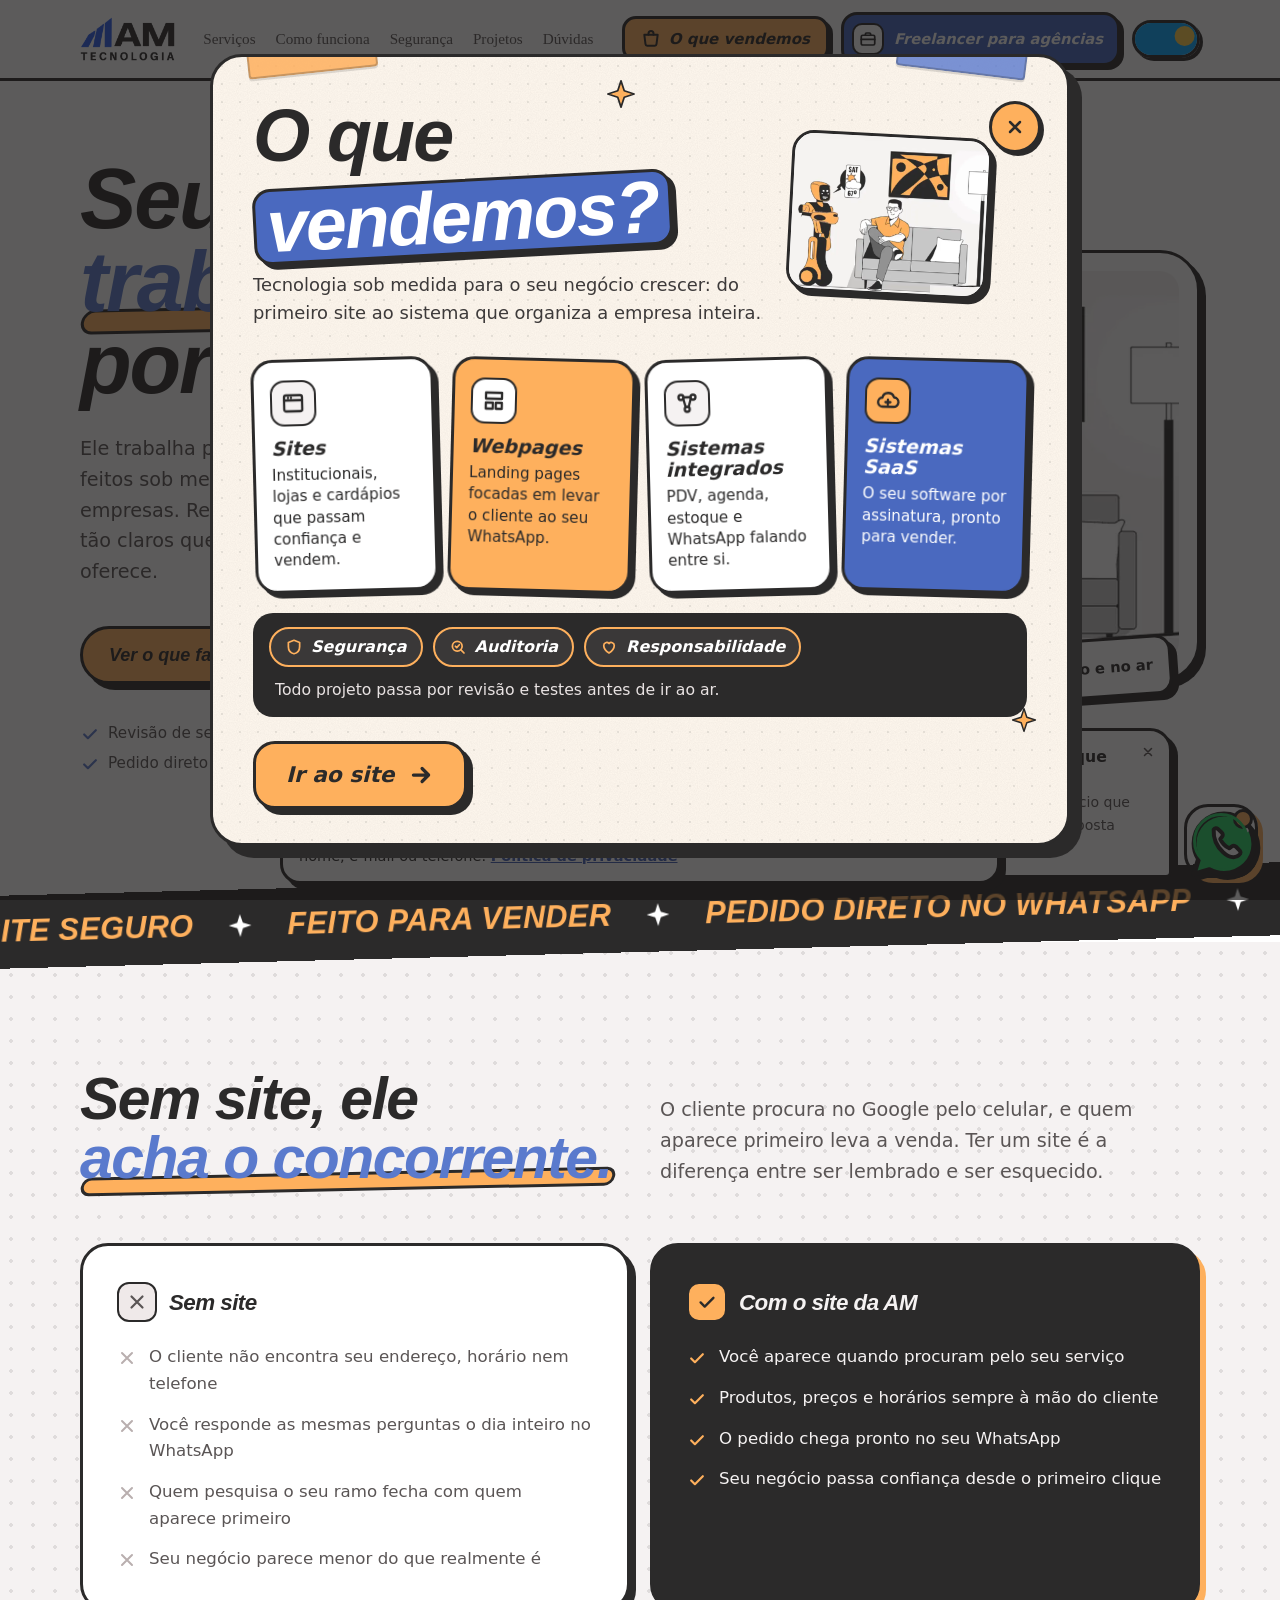
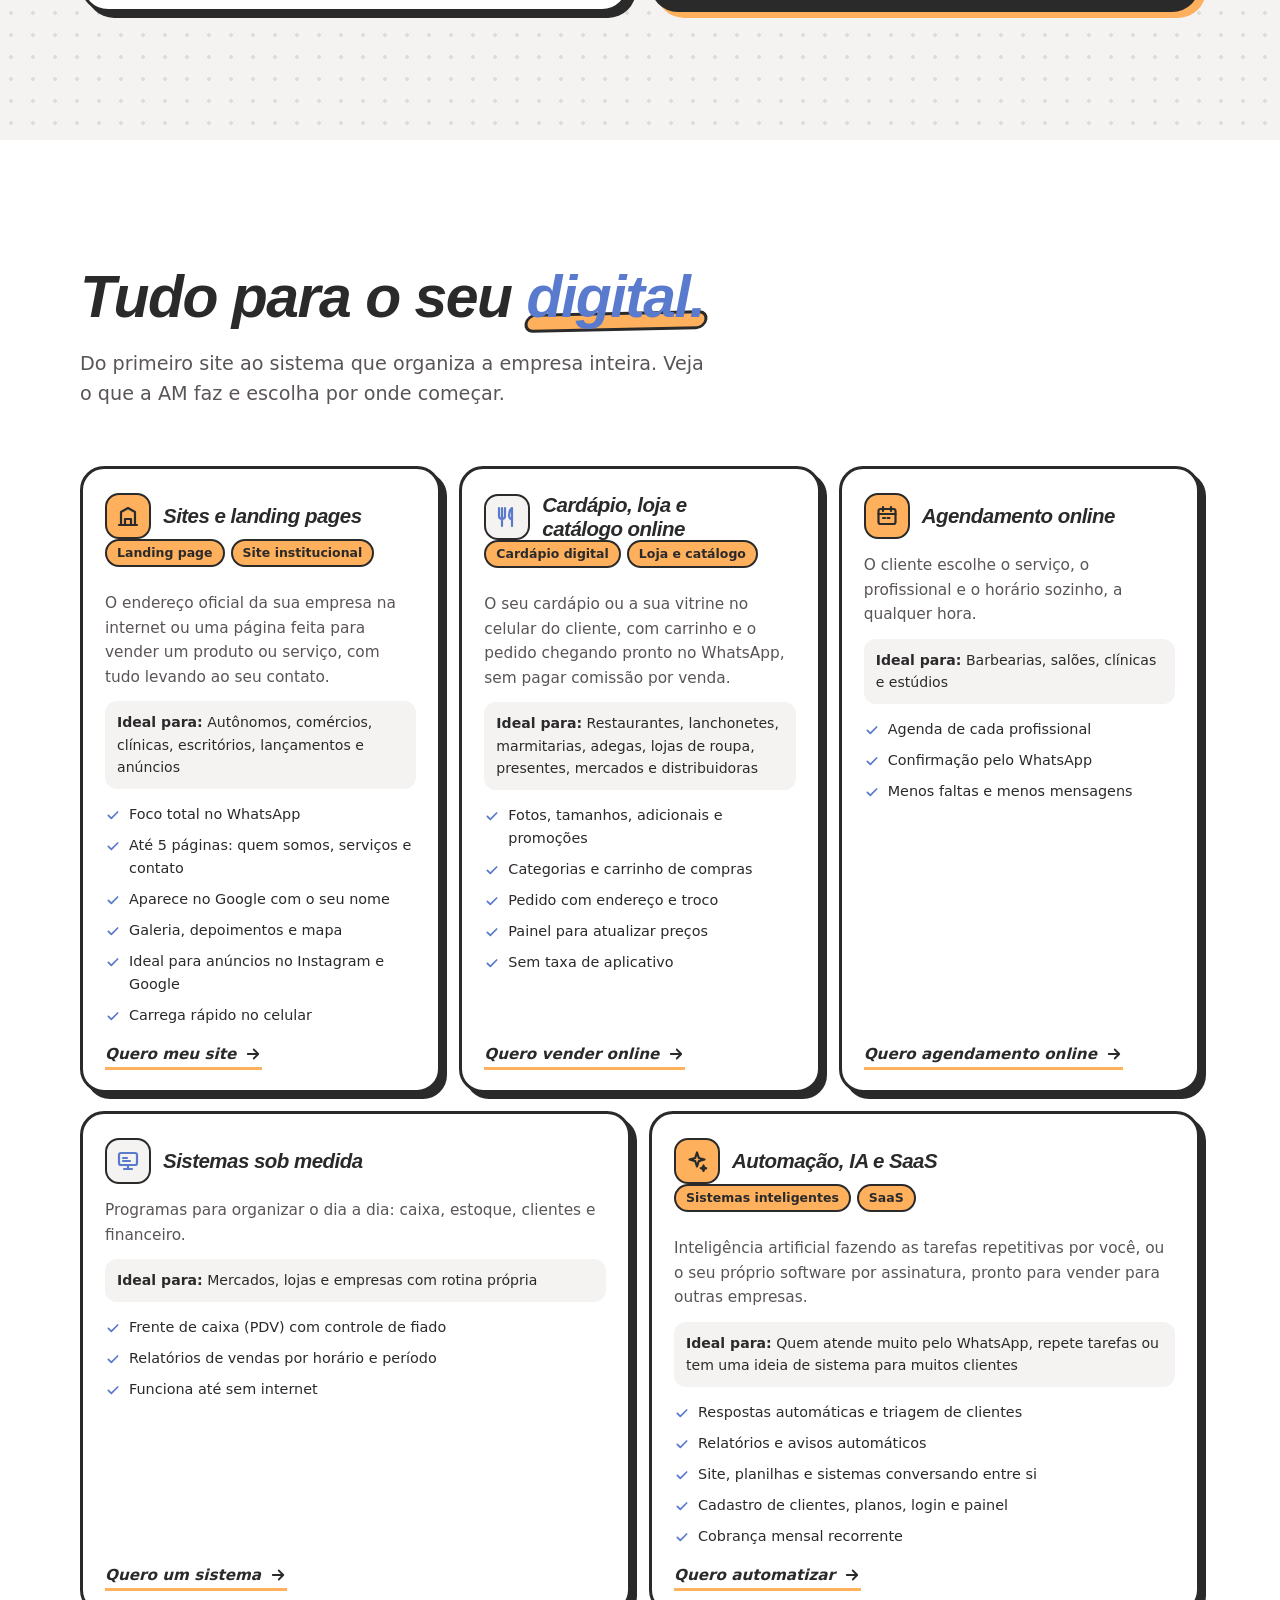
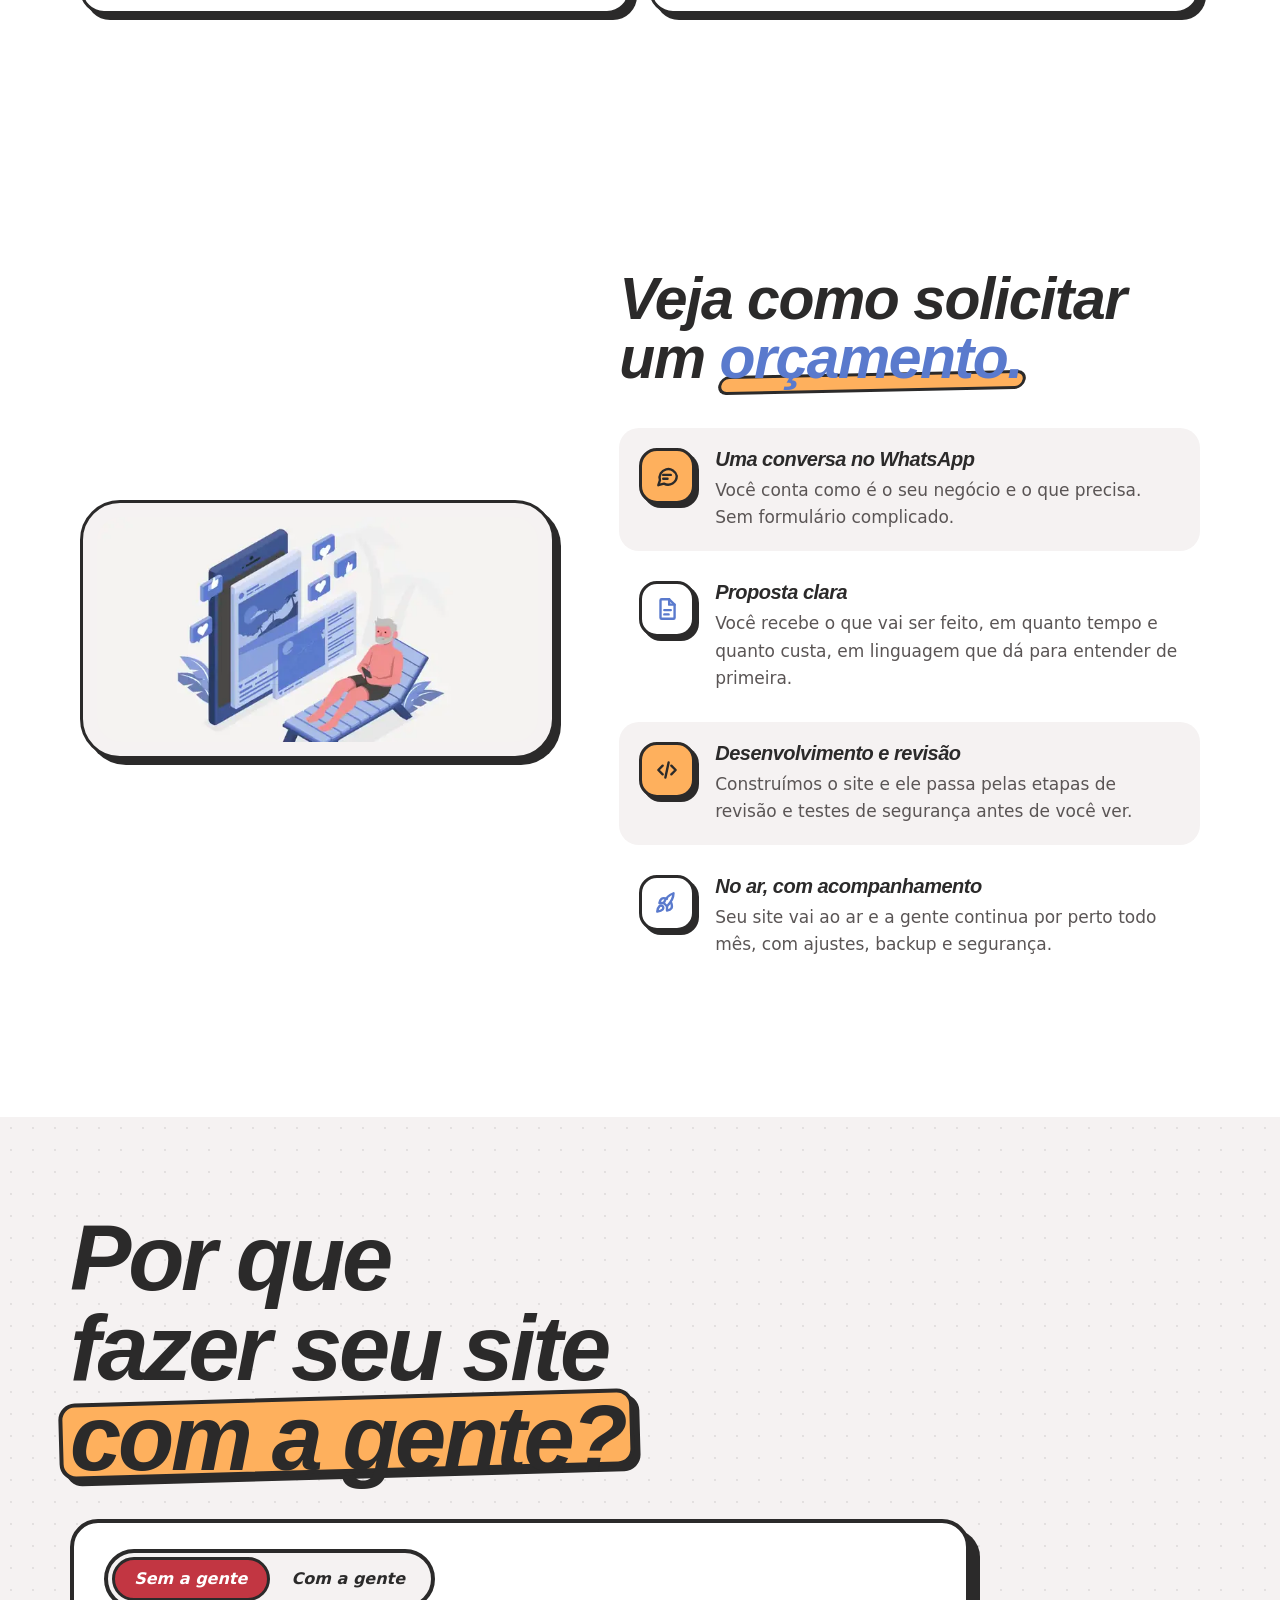
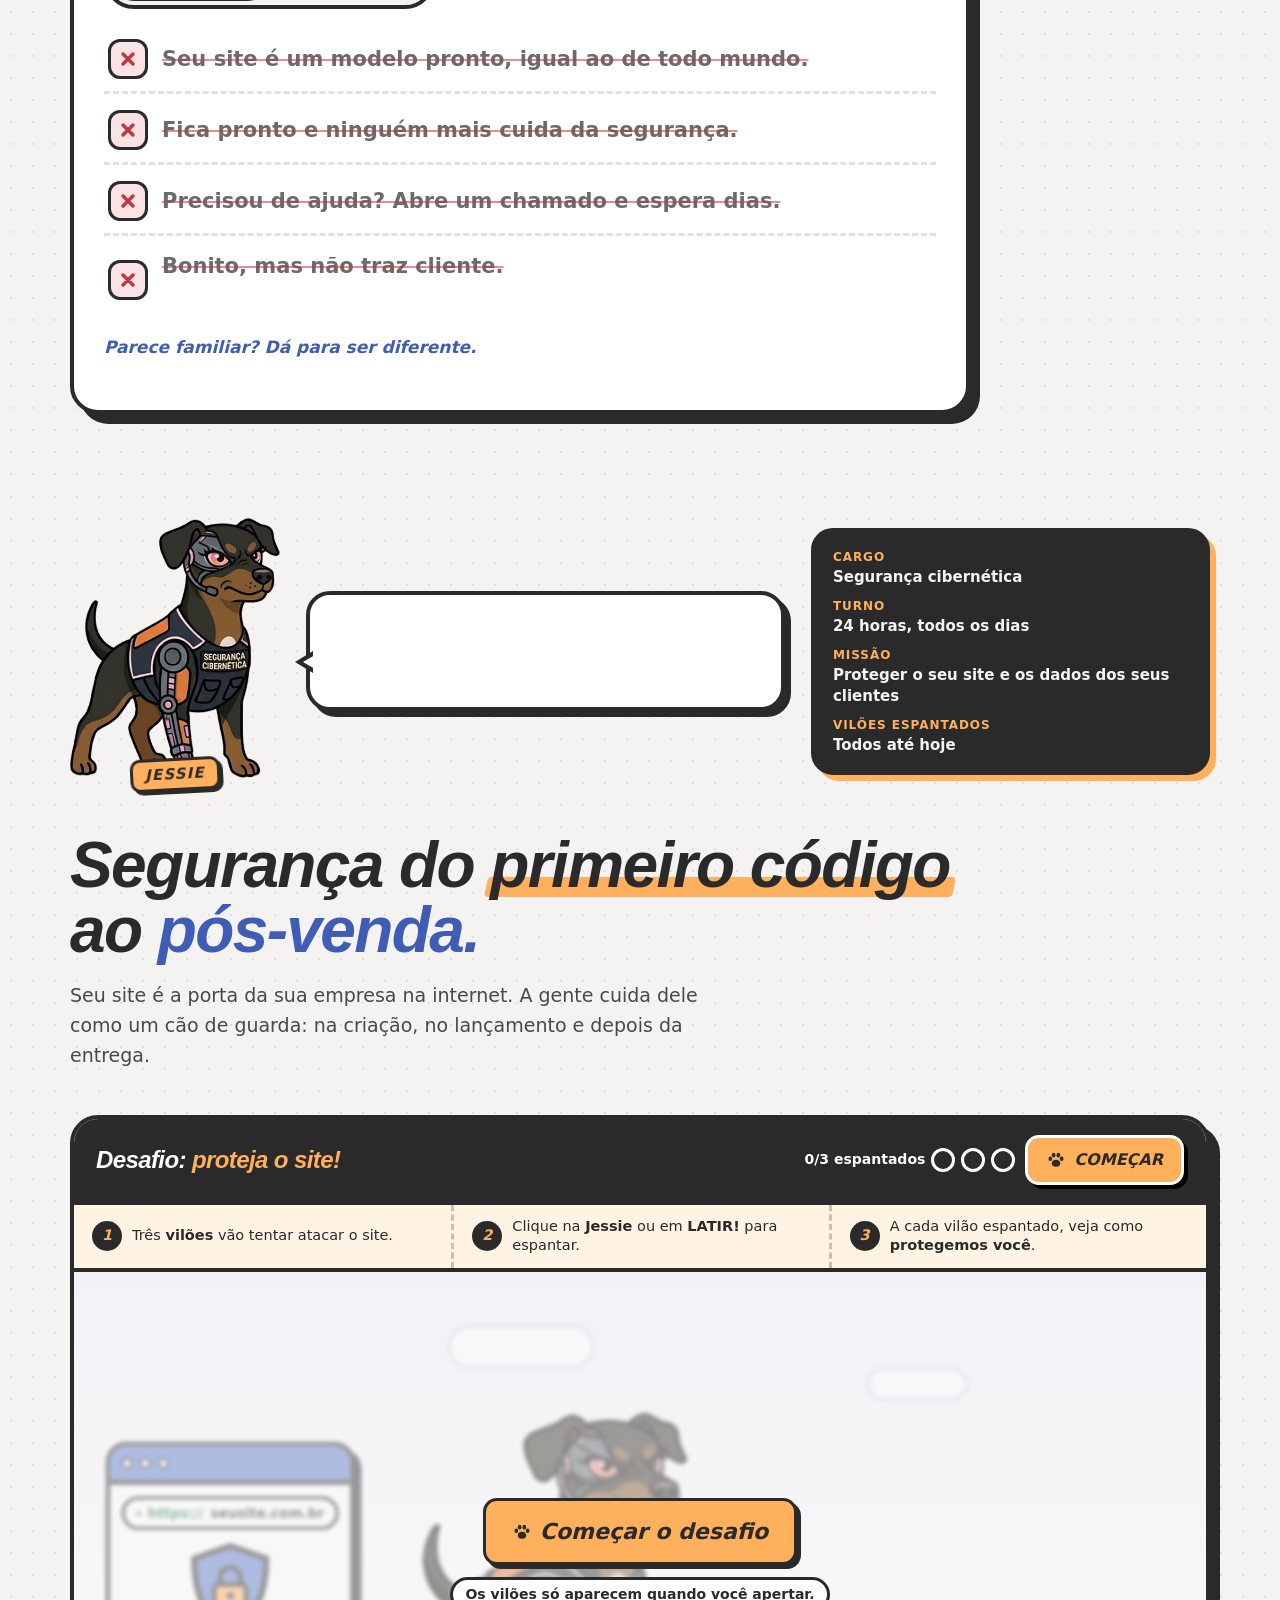
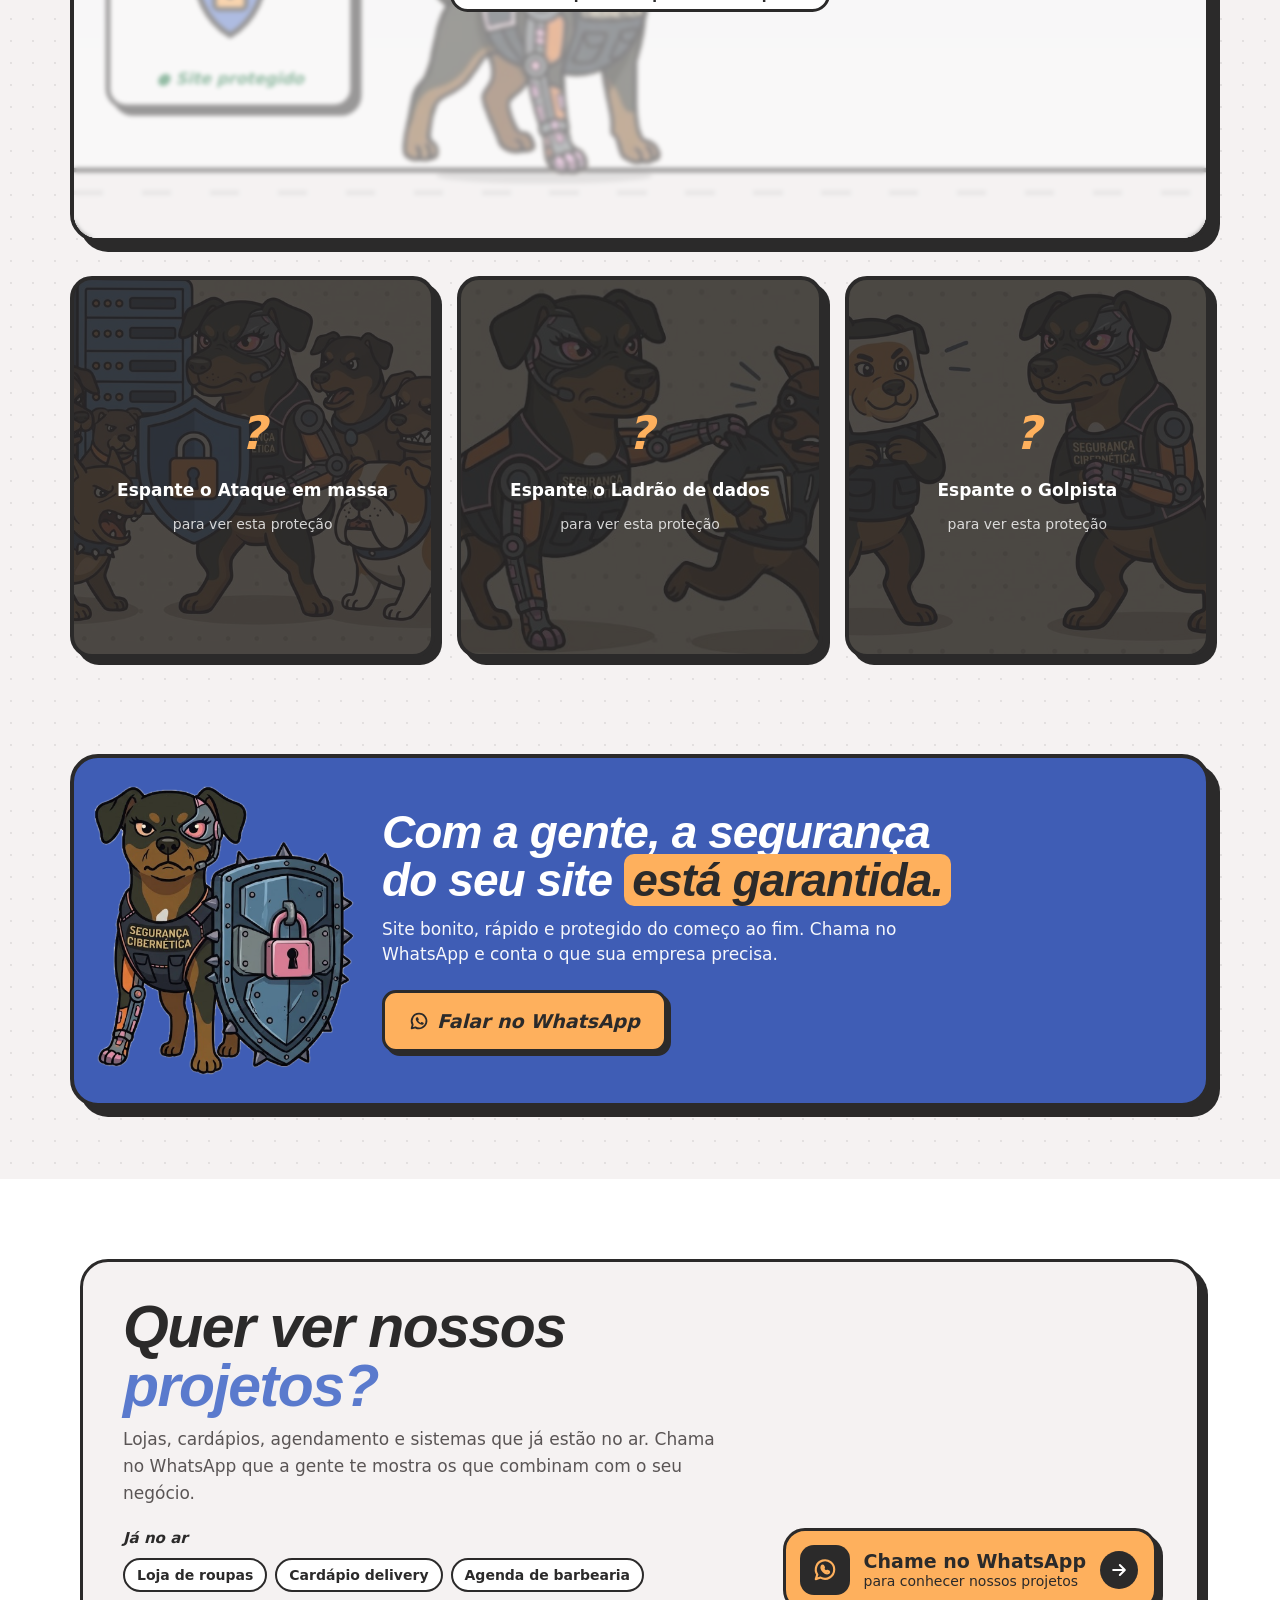
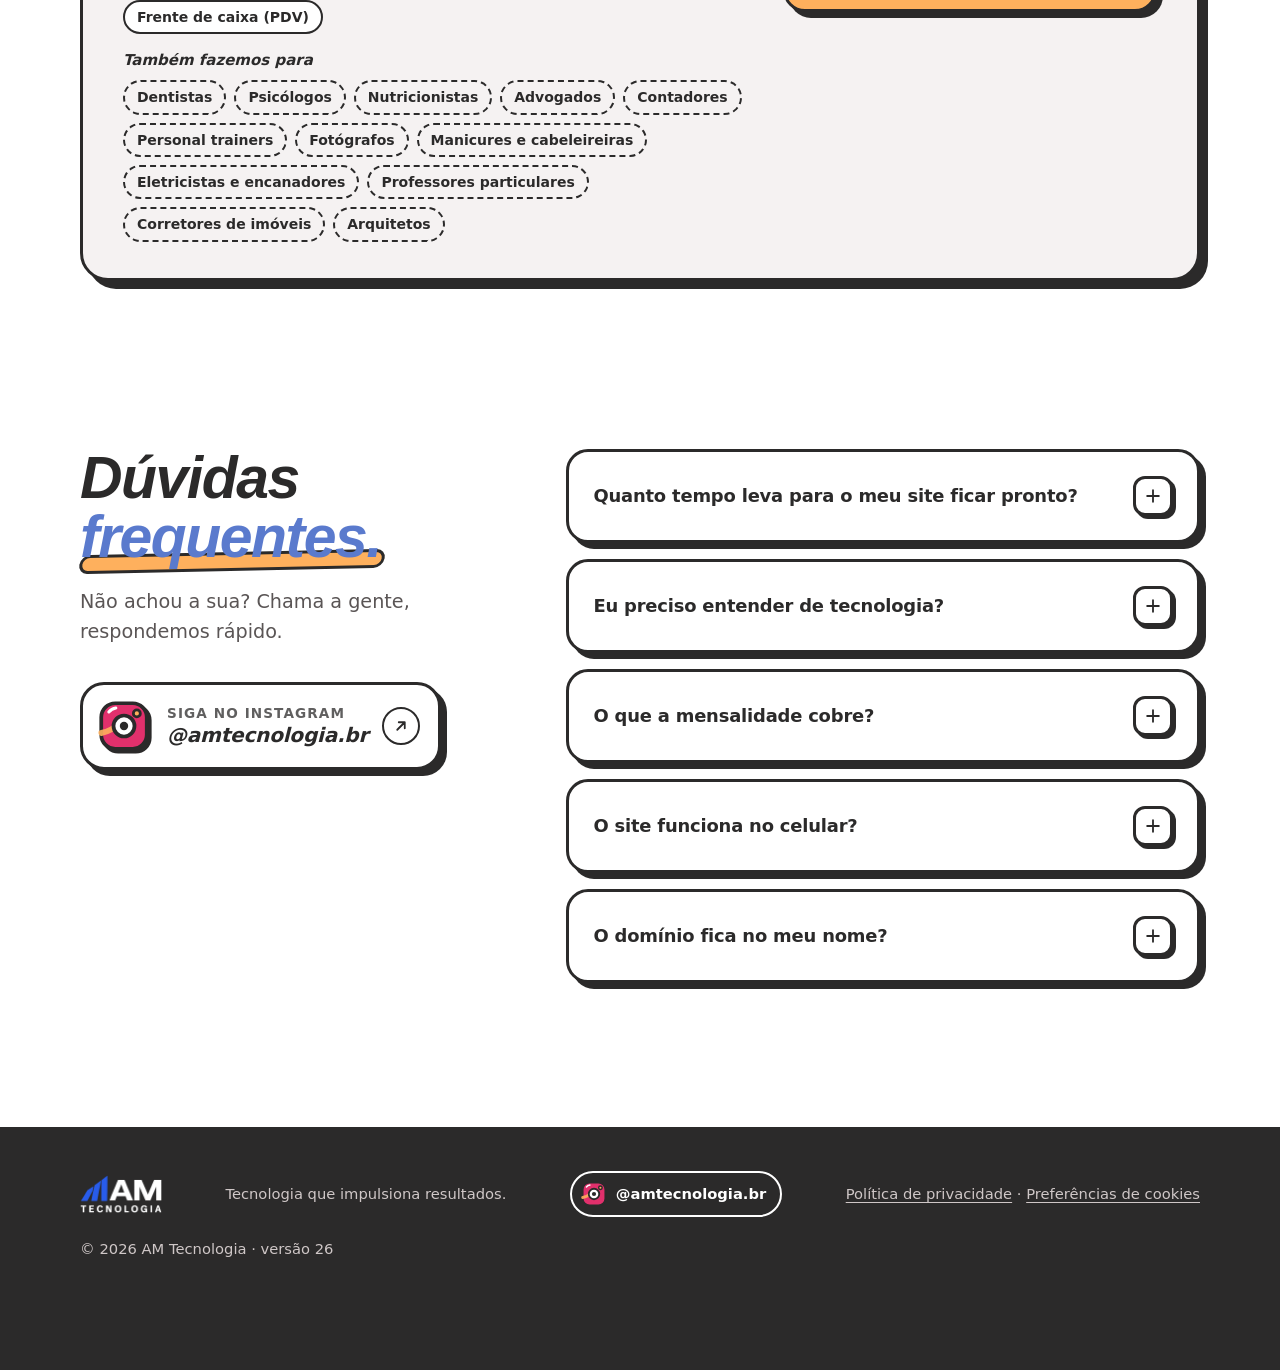
==== commit 67fb7406: "Add files via upload" ====
--- a/index.html
+++ b/index.html
@@ -2070,7 +2070,7 @@
 
 <!-- ===================== TEMA HALLOWEEN (modo noite) =====================
      No modo escuro, o fundo do site vira o vídeo de Halloween.
-     Para desligar depois do Halloween: mude HW_ATIVO para false em assets/js/halloween.js
+     Para desligar depois do Halloween: mude HW_ATIVO para false em assets/halloween/halloween.js
      Vídeo: assets/halloween/fundo-halloween.mp4 (capa: fundo-halloween.jpg)
 ========================================================================= -->
 <style>
@@ -2088,7 +2088,7 @@
 @media (prefers-reduced-motion:reduce){#hw-bg video{transform:none;transition:none}}
 </style>
 <div id="hw-bg" aria-hidden="true"><video muted loop playsinline preload="none" poster="assets/halloween/fundo-halloween.jpg"></video></div>
-<script src="assets/js/halloween.js" defer></script>
+<script src="assets/halloween/halloween.js" defer></script>
 <!-- =================== FIM TEMA HALLOWEEN =================== -->
 
 </body>
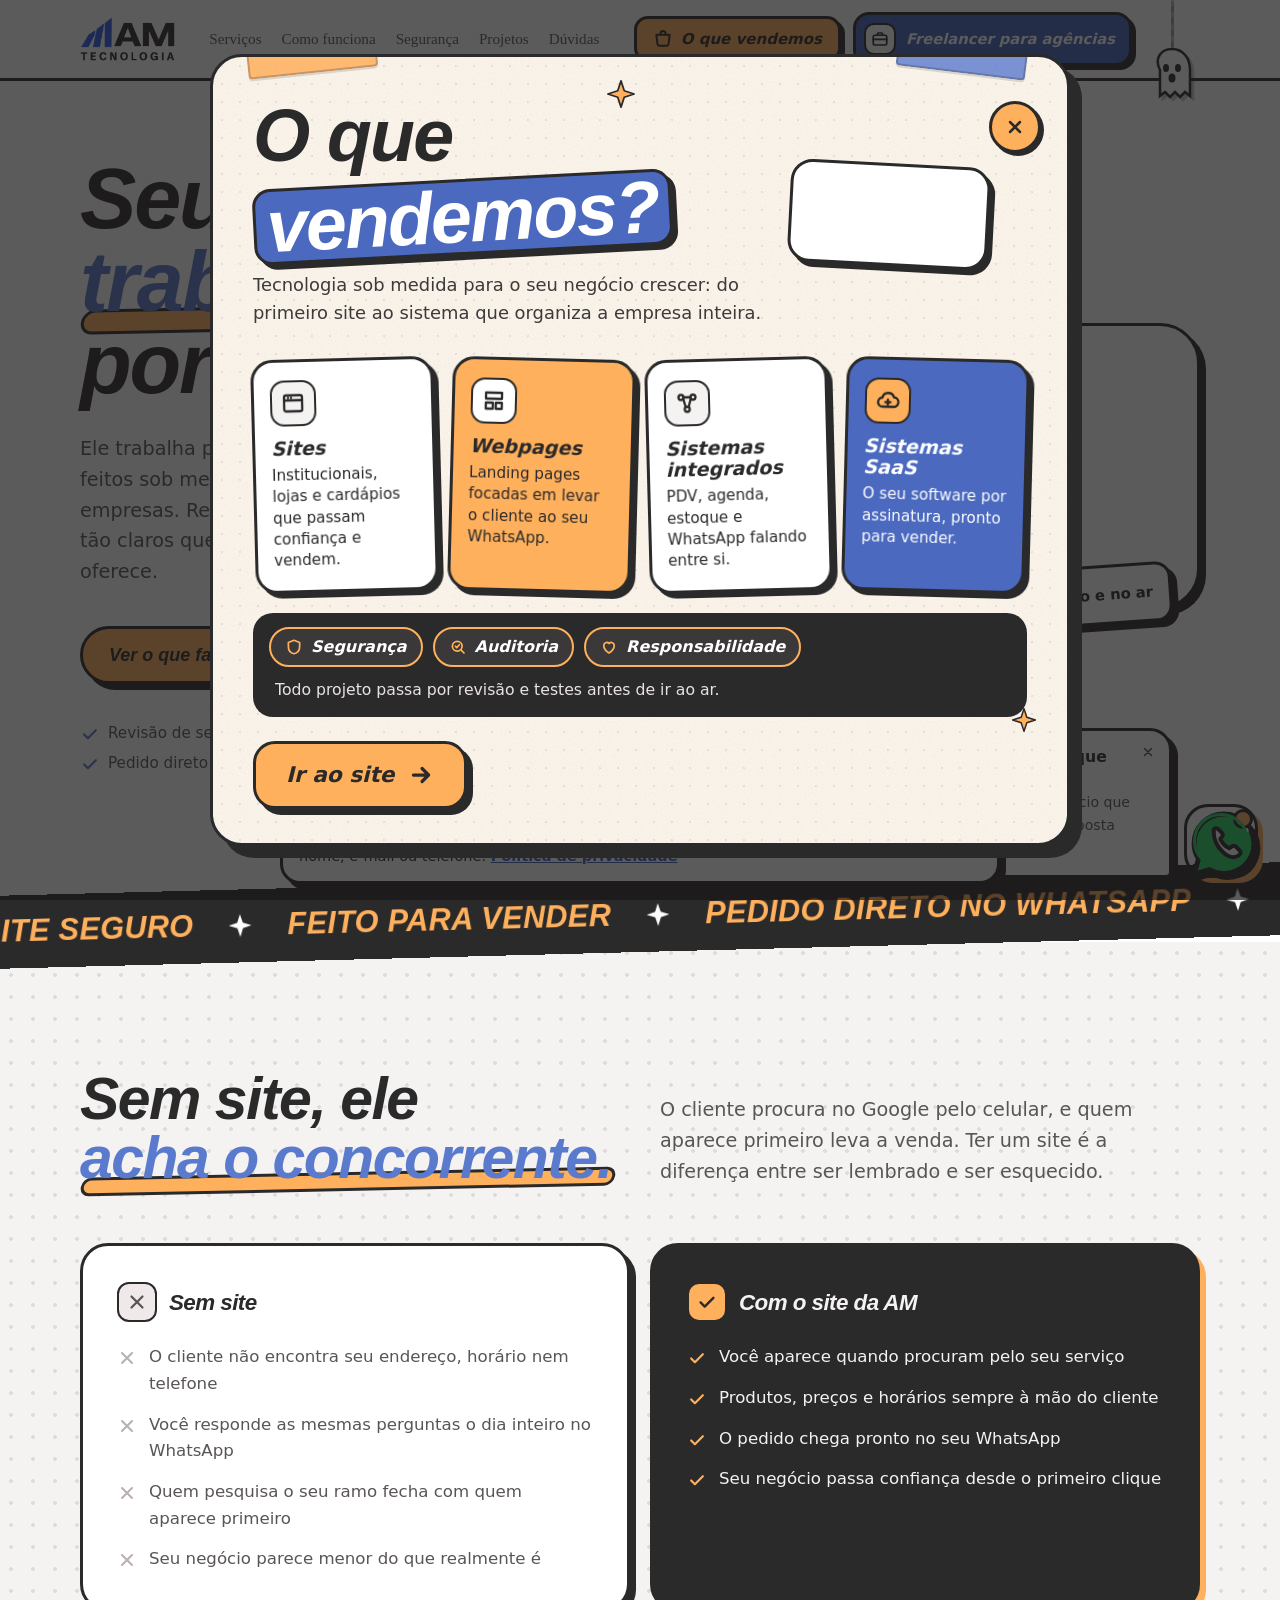
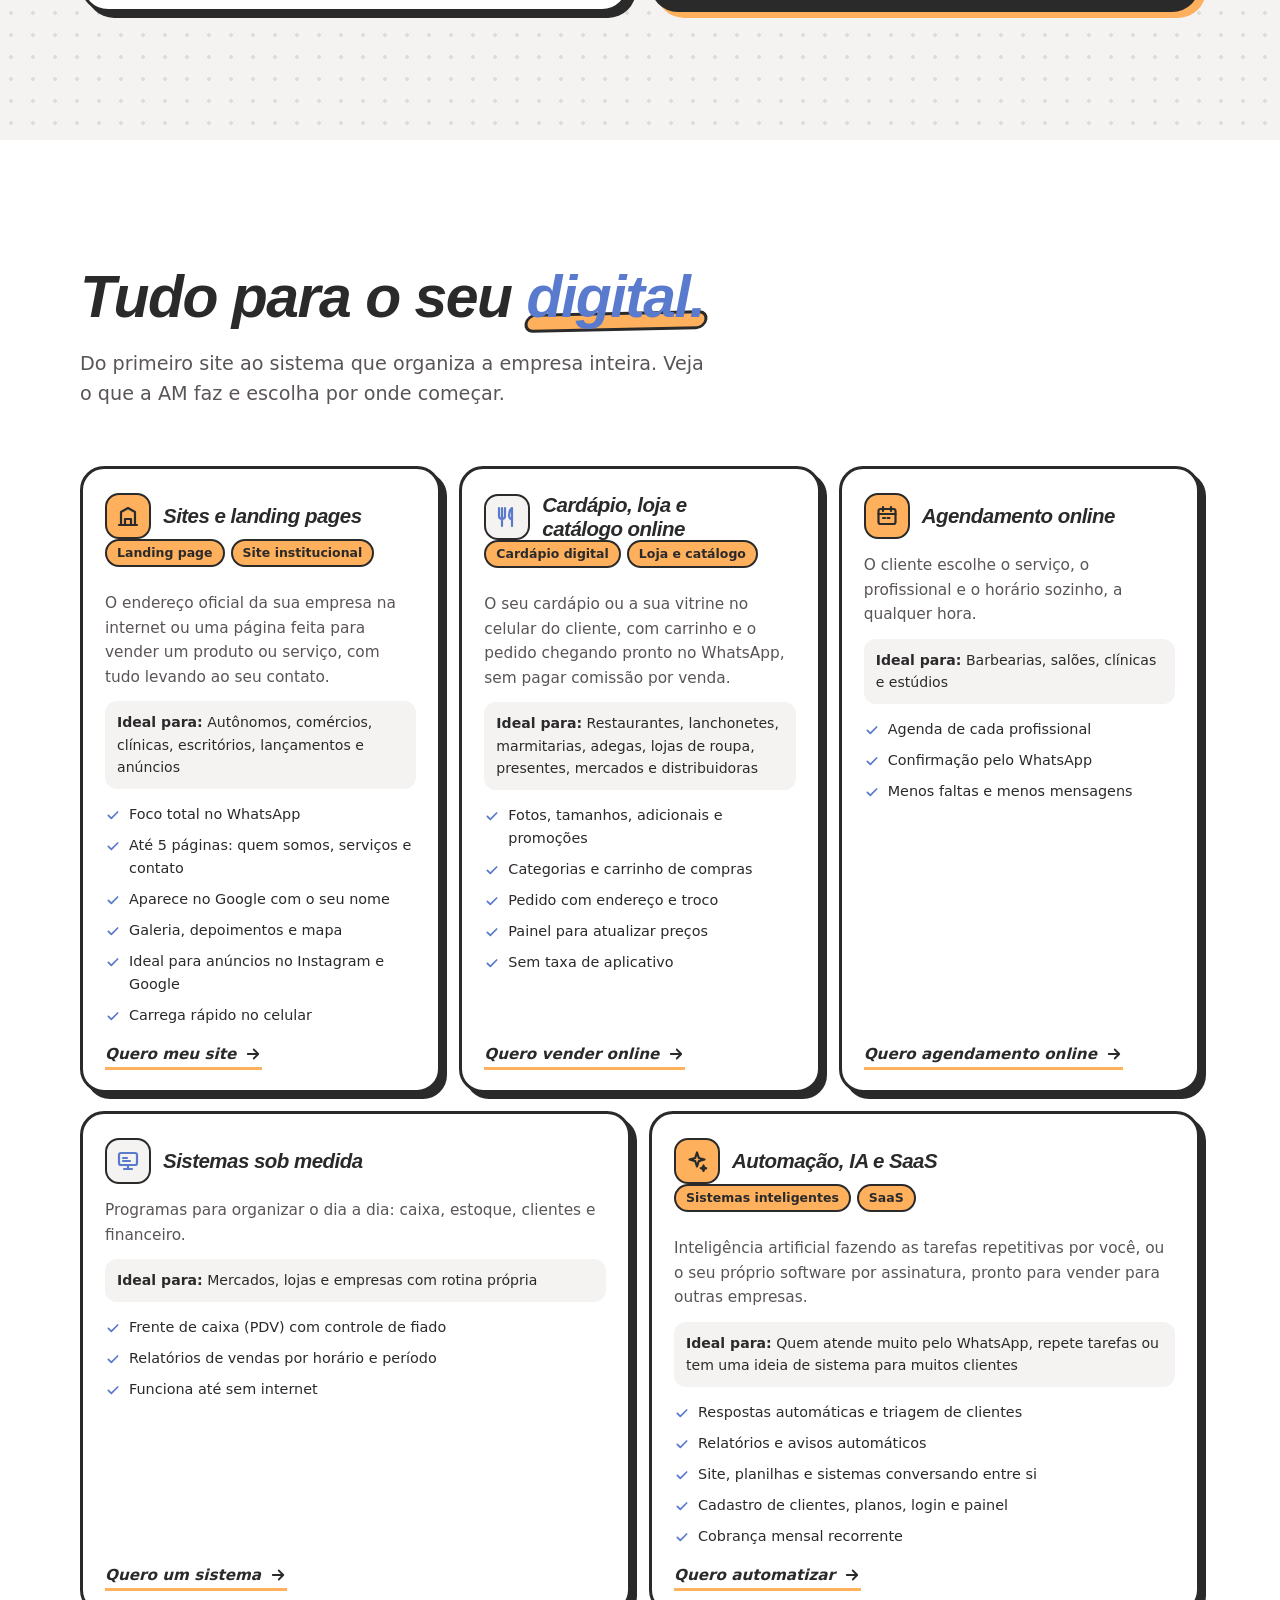
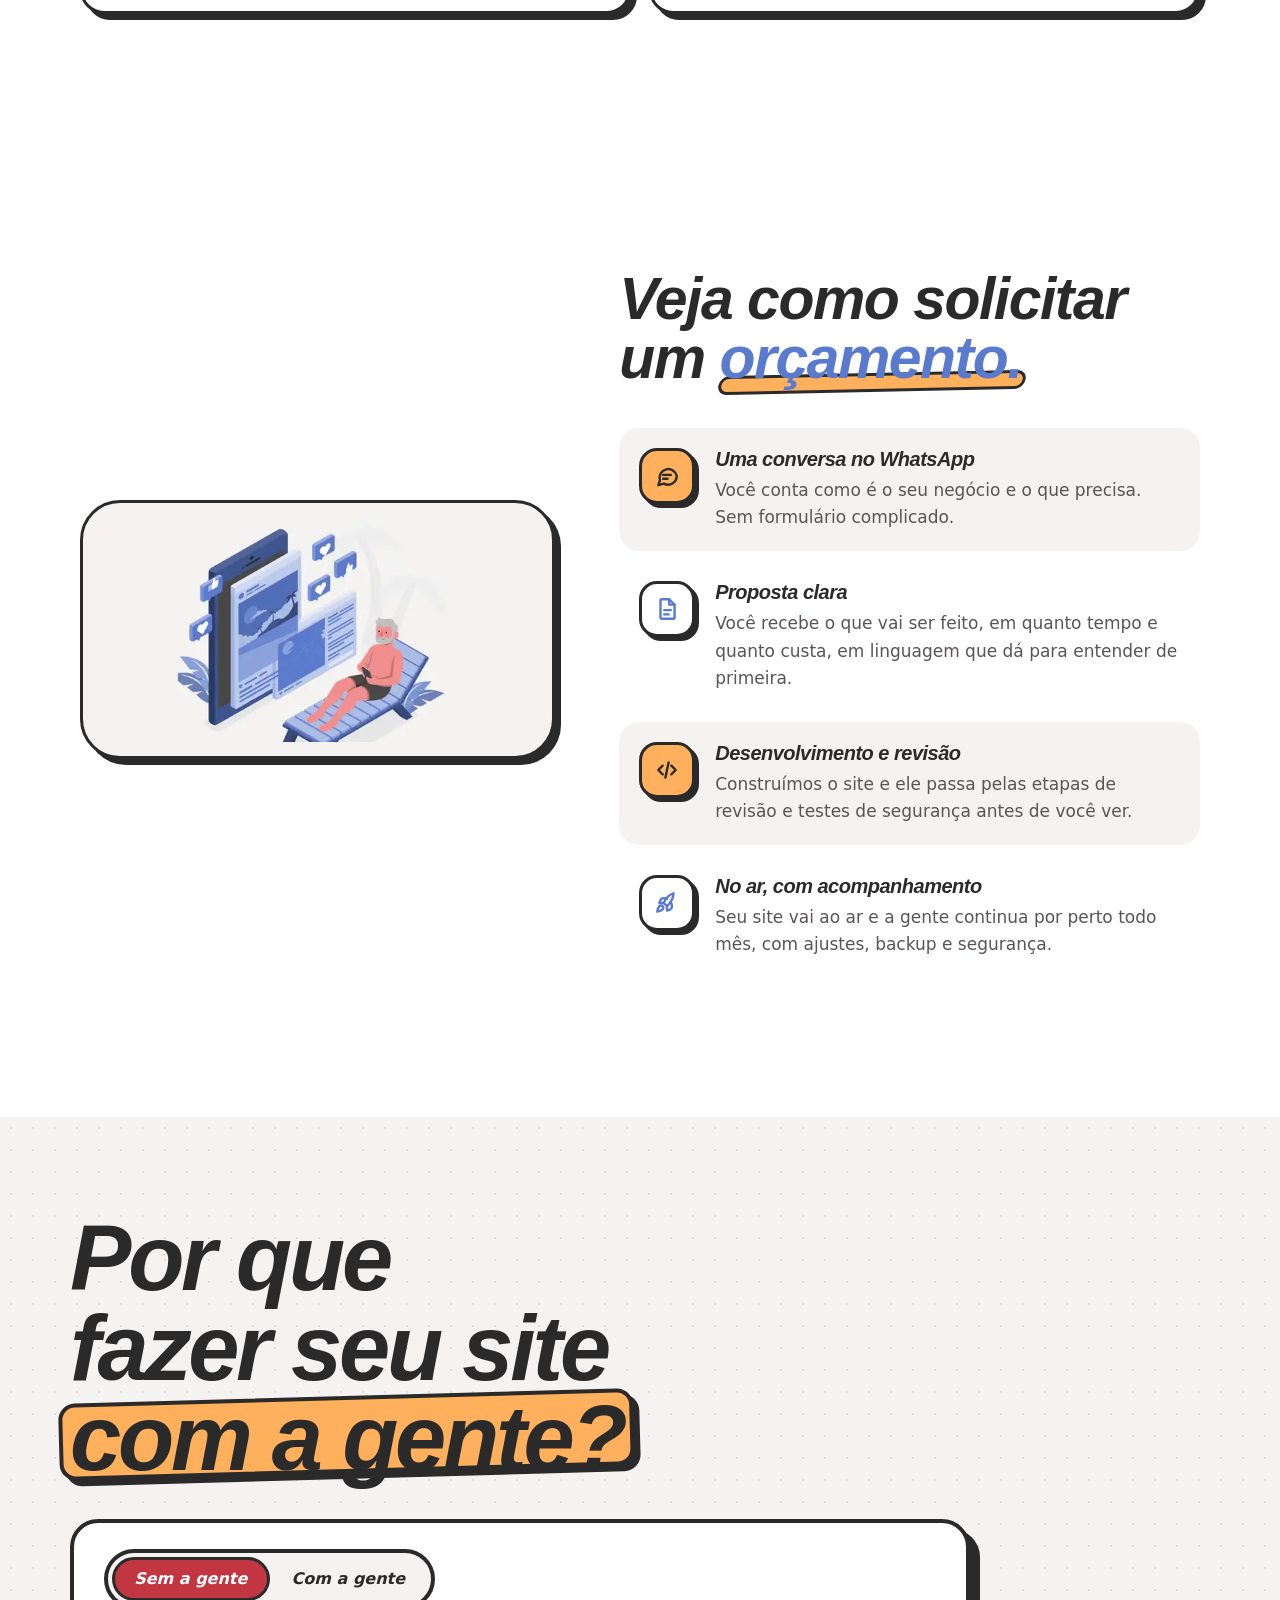
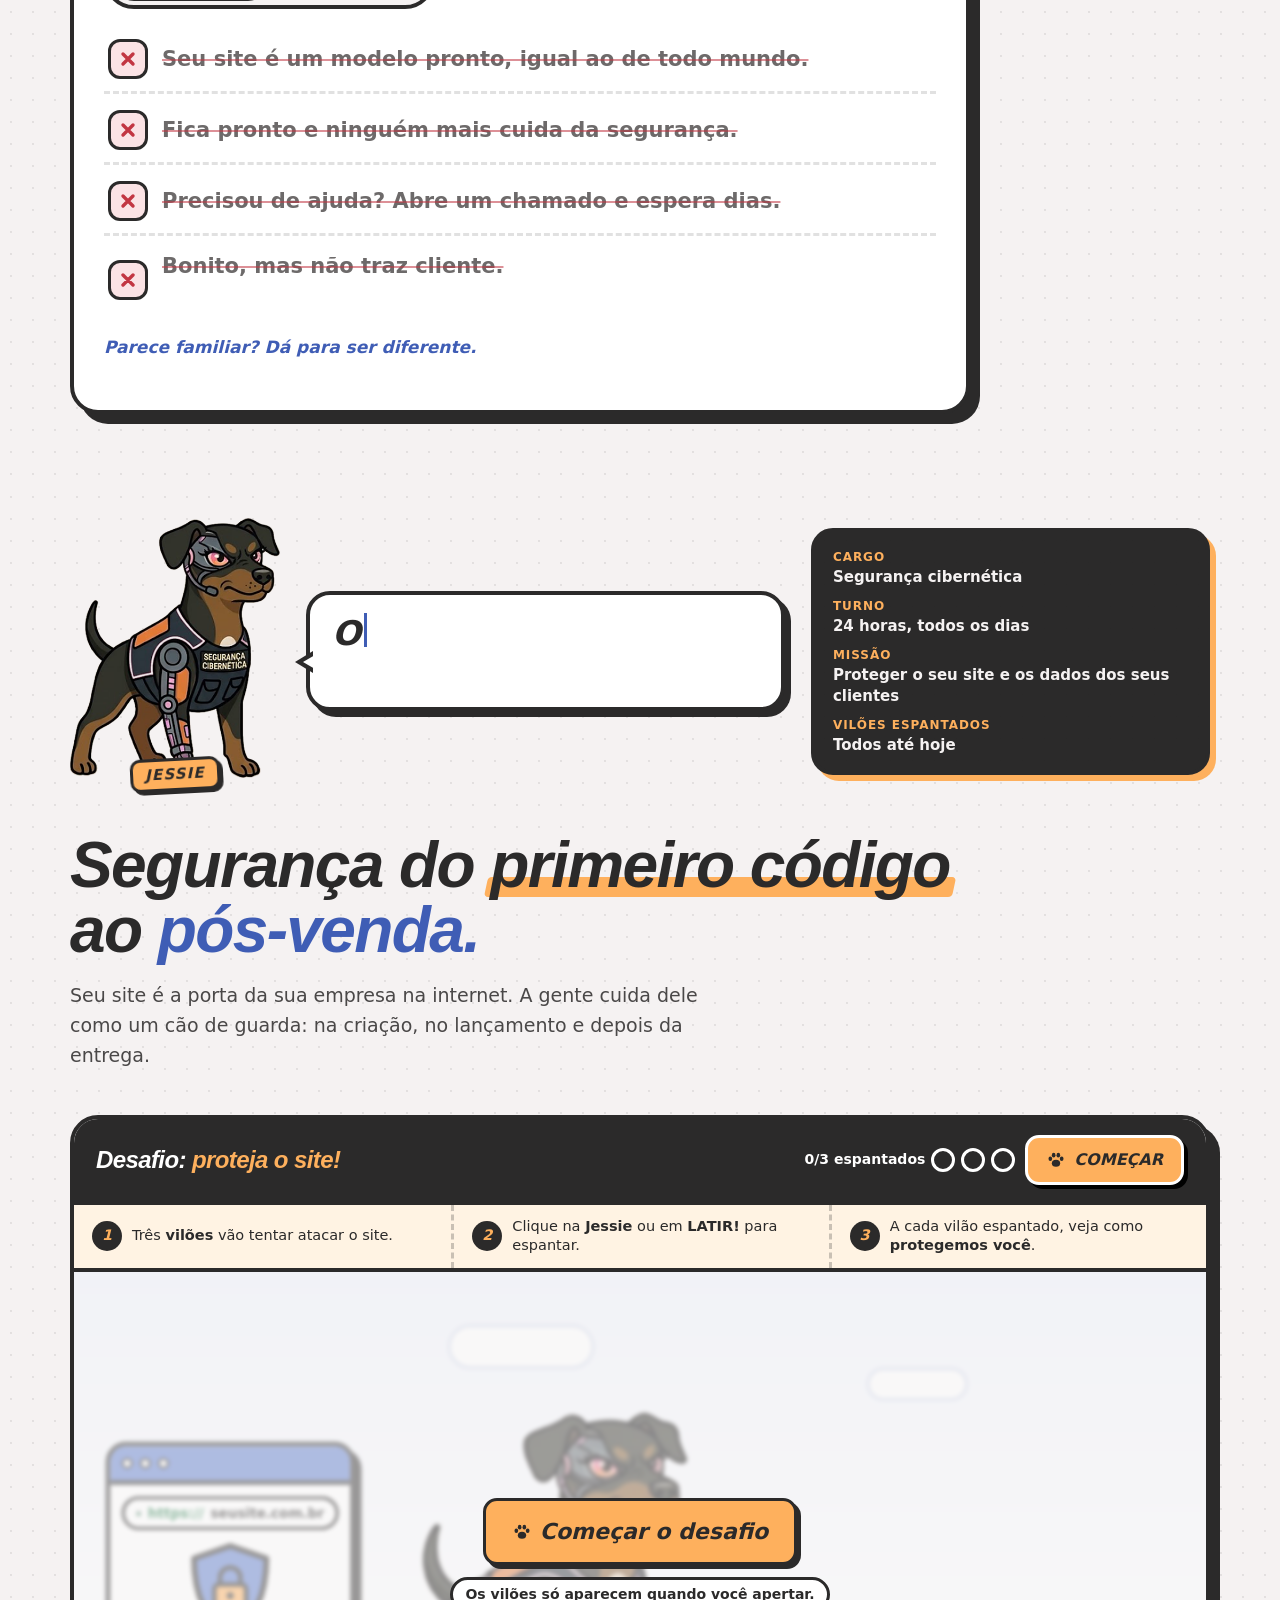
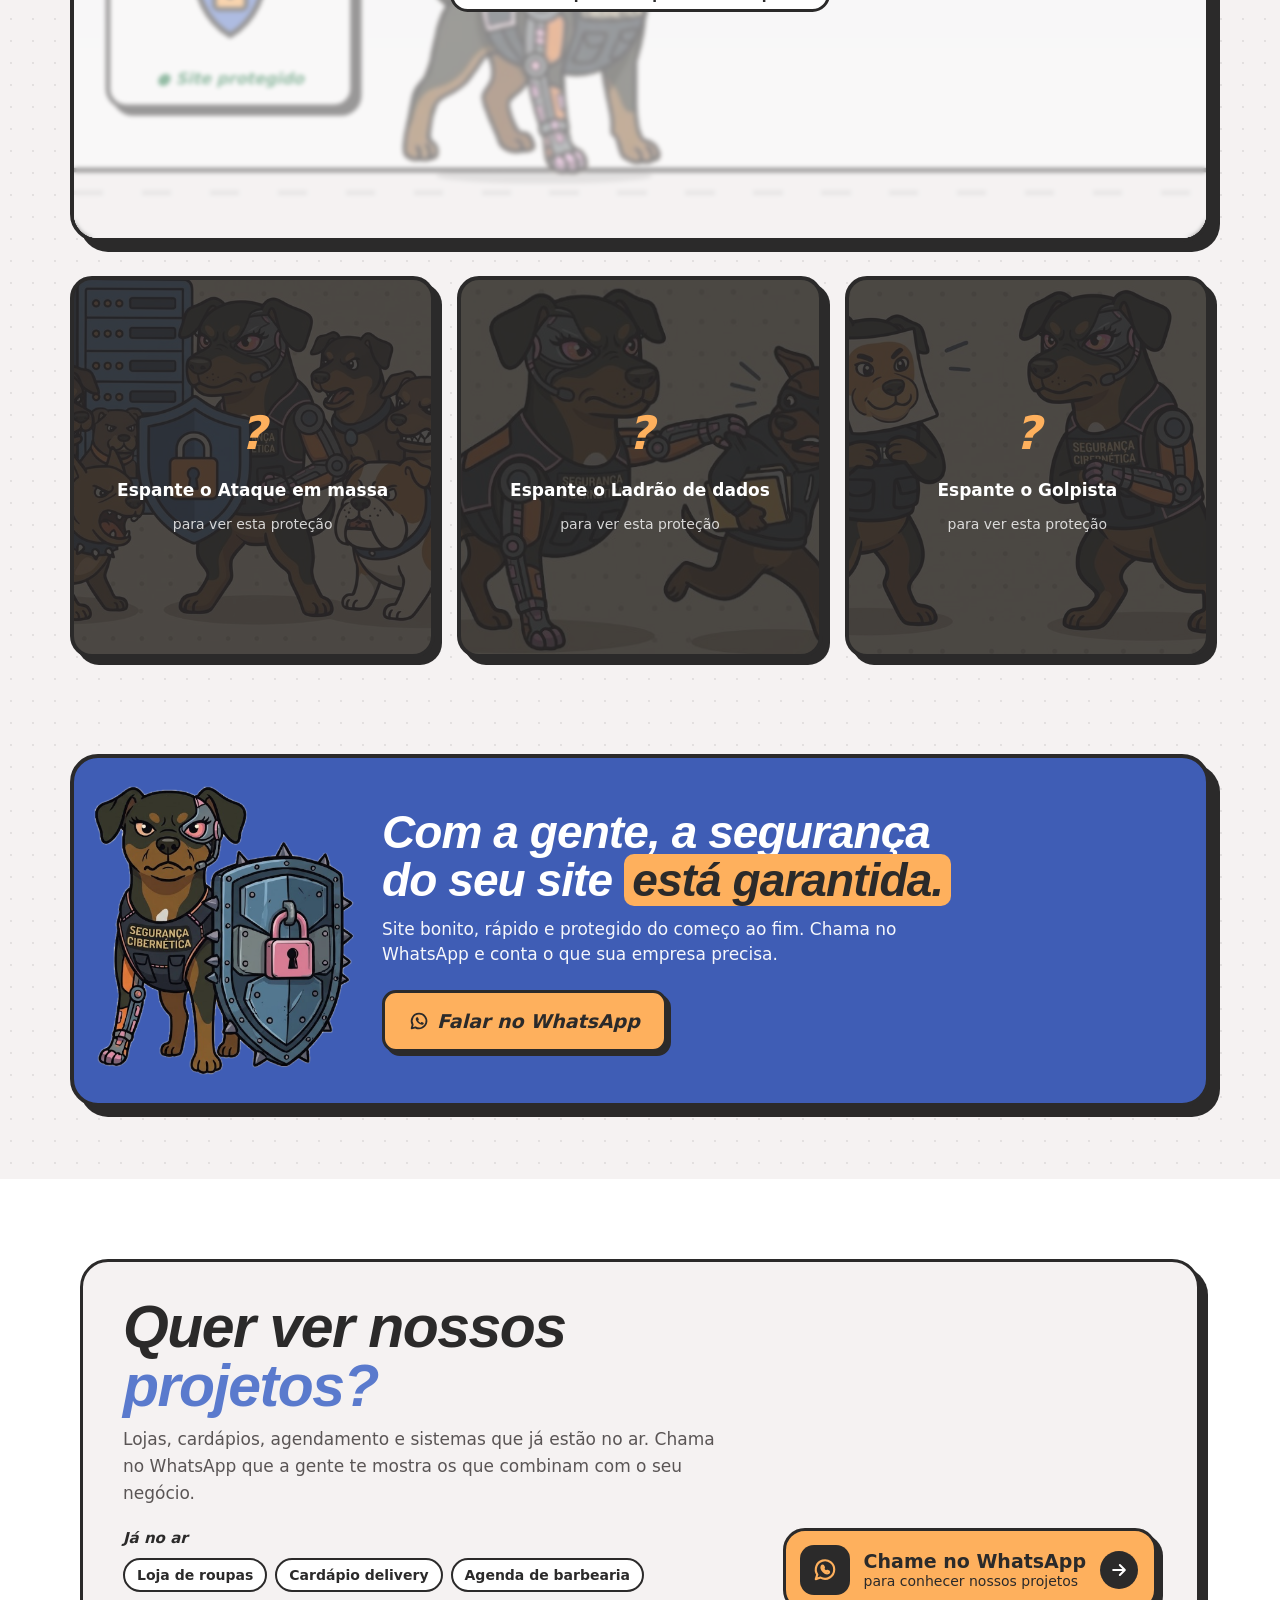
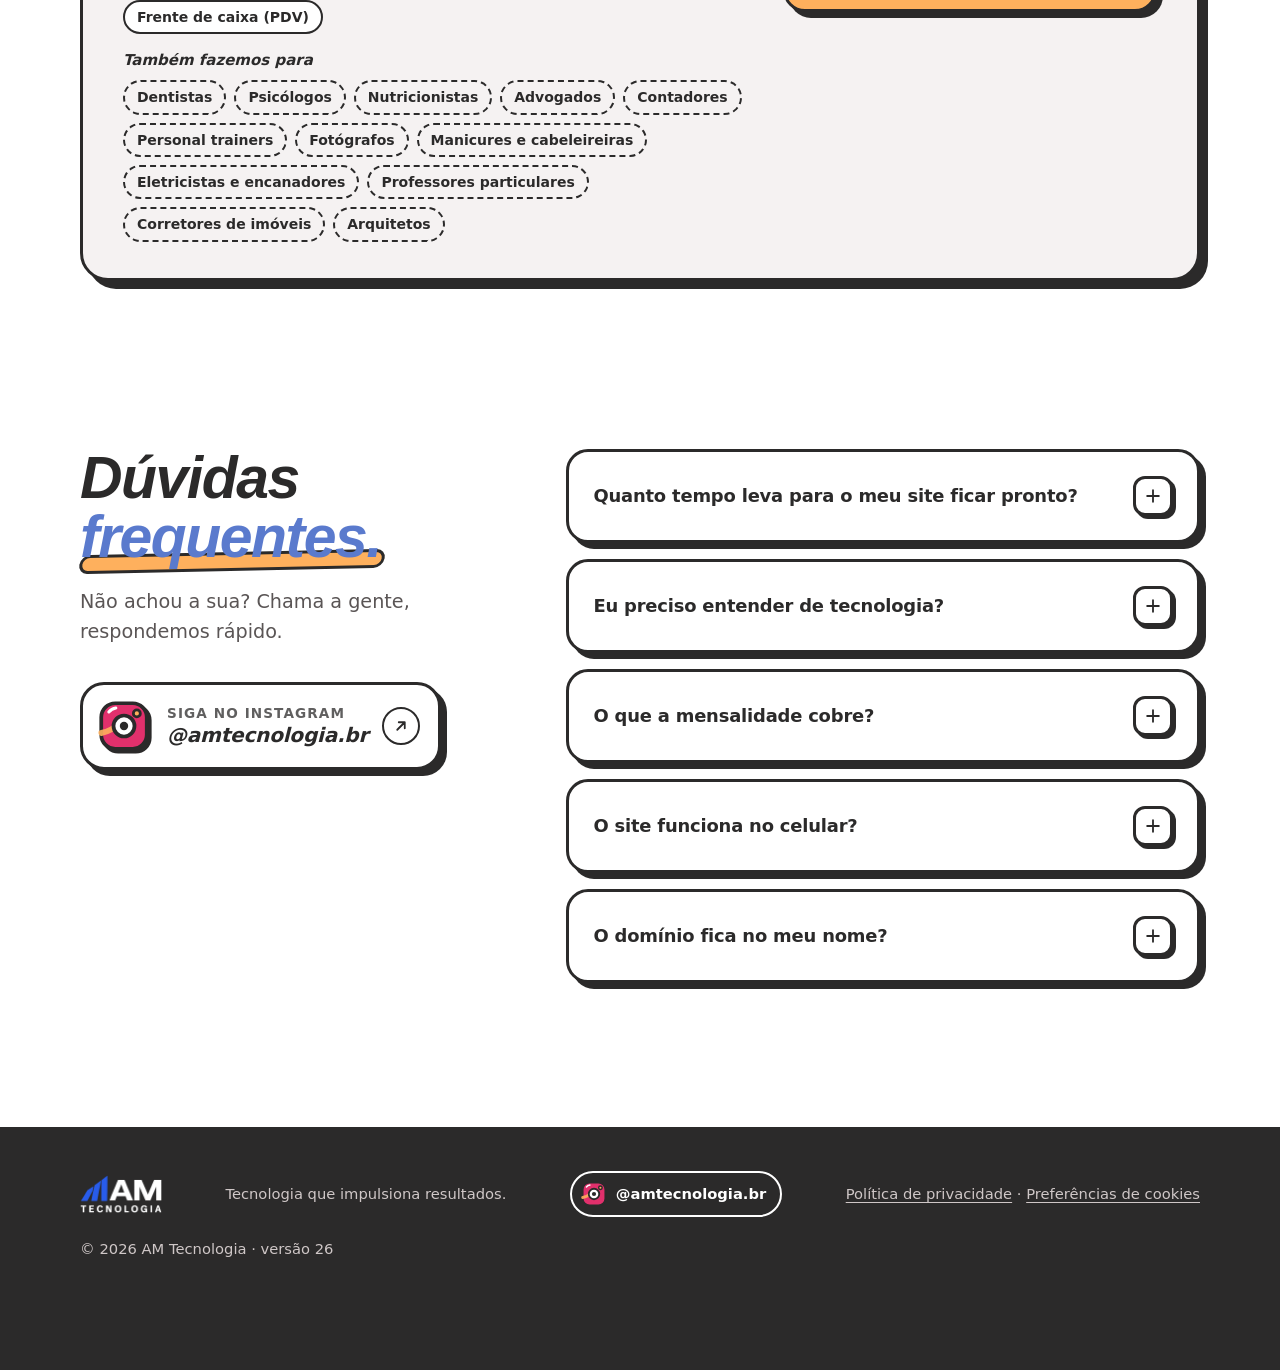
==== commit 4689e8a5: "Add files via upload" ====
--- a/index.html
+++ b/index.html
@@ -594,7 +594,7 @@
 @media all{.welcome h2 .q{background:#4A69BF!important;font-style:italic;animation:boing 2.8s var(--pop) infinite 1s}@keyframes boing{0%,80%,100%{scale:1}86%{scale:1.08 .94}92%{scale:.97 1.04}}}
 .welcome .intro{font-size:1.12rem;margin:16px 0 0;max-width:46ch;color:#3d3a3a}
 .wel-fig{position:relative;border:3px solid #2B2A2A;border-radius:22px;background:#fff;box-shadow:5px 5px 0 #2B2A2A;overflow:hidden;rotate:3deg}
-.wel-fig img{display:block;width:100%;height:auto}
+.wel-fig img,.wel-fig video{display:block;width:100%;height:auto}
 .sell{display:grid;grid-template-columns:repeat(4,1fr);gap:14px;margin:30px 0 22px}
 .sell .s{border:3px solid #2B2A2A;border-radius:22px;padding:18px 16px;background:#fff;box-shadow:5px 5px 0 #2B2A2A;opacity:0;transform:translateY(30px) rotate(-4deg)}
 dialog.hello-pop[open] .sell .s{animation:card .6s var(--pop) forwards}
@@ -1301,13 +1301,11 @@
       <a href="#duvidas">Dúvidas</a>
     </nav>
     <div class="tools"><button class="sell-btn" type="button" data-hopen aria-haspopup="dialog"><svg viewBox="0 0 24 24" fill="none" stroke="currentColor" stroke-width="2.4" stroke-linecap="round" stroke-linejoin="round" aria-hidden="true"><path d="M4 7h16l-1.4 11.2A2 2 0 0 1 16.6 20H7.4a2 2 0 0 1-2-1.8L4 7Z"/><path d="M9 7V5.5a3 3 0 0 1 6 0V7"/></svg><span class="sb-l">O que vendemos</span></button><button class="agency-btn" type="button" id="agencyOpen" aria-haspopup="dialog"><i><svg viewBox="0 0 24 24" fill="none" stroke="currentColor" stroke-width="2.3" stroke-linecap="round" stroke-linejoin="round" aria-hidden="true"><rect x="3" y="7" width="18" height="13" rx="2"/><path d="M8.5 7V5.5A1.5 1.5 0 0 1 10 4h4a1.5 1.5 0 0 1 1.5 1.5V7M3 12.5h18"/></svg></i><span class="long">Freelancer para agências</span><span class="short">Agências</span></button>
-      <label class="switch" title="Mudar a cor da página">
-      <input type="checkbox" id="theme" checked aria-label="Modo claro (desmarque para o modo escuro)">
-      <span class="slider">
-        <span class="star star_1"></span><span class="star star_2"></span><span class="star star_3"></span>
-        <svg viewBox="0 0 16 16" class="star cloud" aria-hidden="true"><path transform="matrix(.77976 0 0 .78395-299.99-418.63)" fill="#fff" d="m391.84 540.91c-.421-.329-.949-.524-1.523-.524-1.351 0-2.451 1.084-2.485 2.435-1.395.526-2.388 1.88-2.388 3.466 0 1.874 1.385 3.423 3.182 3.667v.034h12.73v-.006c1.775-.104 3.182-1.584 3.182-3.395 0-1.747-1.309-3.186-2.994-3.379.007-.106.011-.214.011-.322 0-2.707-2.271-4.901-5.072-4.901-2.073 0-3.856 1.202-4.643 2.925"/></svg>
-      </span>
-    </label>
+      <div class="hw-cord">
+        <input type="checkbox" id="theme" checked class="hw-sr" tabindex="-1" aria-hidden="true">
+        <button class="hw-pull idle" id="hw-pull" type="button" aria-pressed="false" aria-label="Puxe a corda para o modo Halloween" title="Puxe a corda para o modo Halloween"><span class="cord"></span><span class="knob"><svg class="ghost" width="56" height="58" viewBox="0 0 56 58" aria-hidden="true"><ellipse class="glow" cx="28" cy="28" rx="26" ry="28"/><path class="body" d="M28 4c11 0 18 9 18 21v26l-5-4-5 5-5-5-5 5-5-5-5 4V25C10 13 17 4 28 4z"/><ellipse class="eyes" cx="22" cy="23" rx="3" ry="4"/><ellipse class="eyes" cx="34" cy="23" rx="3" ry="4"/><ellipse class="eyes" cx="28" cy="33" rx="3.5" ry="4.5"/></svg></span></button>
+        <div class="hw-tip" id="hw-tip" hidden><span class="hand" aria-hidden="true">👇</span> <span class="t">Puxe a corda para o <em>modo Halloween</em></span></div>
+      </div>
     </div>
   </div>
 </header>
@@ -1331,7 +1329,7 @@
       </div>
     </div>
     <div class="stagewrap">
-      <div class="stage"><picture><img class="fig" src="assets/video/robo-anim.webp" alt="Robô conversando com um rapaz no sofá" decoding="async"></picture></div>
+      <div class="stage"><video class="fig" src="assets/video/robo-conversa.mp4" poster="assets/video/robo-conversa.jpg" autoplay muted loop playsinline preload="metadata" aria-label="Robô da AM Tecnologia conversando com o Allan no sofá" width="960" height="540"></video></div>
       <div class="chip c1"><i><svg viewBox="0 0 24 24" fill="none" stroke="#2B2A2A" stroke-width="2.6" stroke-linecap="round" stroke-linejoin="round" aria-hidden="true"><path d="m5 12.5 4.5 4.5L19 7.5"/></svg></i>Site revisado e no ar</div>
       <div class="chip c2"><i><svg viewBox="0 0 24 24" fill="none" stroke="#fff" stroke-width="2" stroke-linecap="round" stroke-linejoin="round" aria-hidden="true"><path d="M20.5 11.6a8.5 8.5 0 0 1-12.6 7.4L3.5 20.4l1.4-4.2A8.5 8.5 0 1 1 20.5 11.6Z"/><path d="M9 8.6c.2-.5.6-.6 1-.6.5 0 .7.9 1 1.6.1.3 0 .6-.3.9l-.4.4c.5 1.1 1.4 2 2.6 2.6l.4-.4c.3-.3.6-.4.9-.3.7.3 1.6.5 1.6 1 0 .4-.1.8-.6 1-1.2.6-3 .1-4.6-1.5S8.4 9.8 9 8.6Z"/></svg></i>Novo pedido no WhatsApp</div>
     </div>
@@ -1614,7 +1612,7 @@
         <h2 id="helloTitle">O que <span class="q">vendemos?</span></h2>
         <p class="intro">Tecnologia sob medida para o seu negócio crescer: do primeiro site ao sistema que organiza a empresa inteira.</p>
       </div>
-      <div class="wel-fig"><img src="assets/video/robo-anim.webp" alt="Robô ajudando um rapaz no sofá"></div>
+      <div class="wel-fig"><video src="assets/video/robo-conversa.mp4" poster="assets/video/robo-conversa.jpg" autoplay muted loop playsinline preload="metadata" aria-label="Robô da AM Tecnologia conversando com o Allan no sofá" width="960" height="540"></video></div>
     </div>
     <div class="sell"><div class="s"><i><svg viewBox="0 0 24 24" fill="none" stroke="currentColor" stroke-width="2.3" stroke-linecap="round" stroke-linejoin="round" aria-hidden="true"><rect x="3" y="4" width="18" height="16" rx="2"/><path d="M3 9h18M7 6.5h.01M10 6.5h.01"/></svg></i><b>Sites</b><span>Institucionais, lojas e cardápios que passam confiança e vendem.</span></div><div class="s"><i><svg viewBox="0 0 24 24" fill="none" stroke="currentColor" stroke-width="2.3" stroke-linecap="round" stroke-linejoin="round" aria-hidden="true"><path d="M4 4h16v6H4zM4 14h7v6H4zM14 14h6v6h-6z"/></svg></i><b>Webpages</b><span>Landing pages focadas em levar o cliente ao seu WhatsApp.</span></div><div class="s"><i><svg viewBox="0 0 24 24" fill="none" stroke="currentColor" stroke-width="2.3" stroke-linecap="round" stroke-linejoin="round" aria-hidden="true"><circle cx="6" cy="6" r="2.5"/><circle cx="18" cy="6" r="2.5"/><circle cx="12" cy="18" r="2.5"/><path d="M8.2 7.3 10.6 16M15.8 7.3 13.4 16M8.5 6h7"/></svg></i><b>Sistemas integrados</b><span>PDV, agenda, estoque e WhatsApp falando entre si.</span></div><div class="s"><i><svg viewBox="0 0 24 24" fill="none" stroke="currentColor" stroke-width="2.3" stroke-linecap="round" stroke-linejoin="round" aria-hidden="true"><path d="M7 18a4.5 4.5 0 0 1-.6-9A6 6 0 0 1 18 8.5a4 4 0 0 1-.5 9.5H7Z"/><path d="M9.5 13.5h5M12 11v5"/></svg></i><b>Sistemas SaaS</b><span>O seu software por assinatura, pronto para vender.</span></div></div>
     <div class="trust">
@@ -2085,6 +2083,37 @@
 body.dark.hw .sec,body.dark.hw #amseg section,body.dark.hw .marquee{background:rgba(15,14,14,.55)}
 body.dark.hw footer{background:rgba(15,14,14,.85)}
 html:has(body.dark.hw){background:#0b0910}
+
+/* corda com fantasma (botão do modo noite) */
+.hw-cord{position:relative;width:56px;height:44px;flex:none}
+.hw-sr{position:absolute;opacity:0;pointer-events:none;width:1px;height:1px}
+.hw-pull{position:absolute;left:0;top:-17px;width:56px;padding:0;border:0;background:none;cursor:grab;touch-action:none;-webkit-tap-highlight-color:transparent;--p:0px;z-index:2}
+.hw-pull:focus-visible{outline:3px solid var(--blue);outline-offset:4px;border-radius:12px}
+.hw-pull .cord{display:block;margin:0 auto;width:3px;height:calc(48px + var(--p));background:repeating-linear-gradient(180deg,#bdb4a8 0 6px,#a0968a 6px 12px);border-radius:2px}
+.hw-pull .knob{display:block;margin-top:-3px}
+.hw-pull.back .cord{transition:height .55s cubic-bezier(.34,1.56,.64,1)}
+.hw-pull:active{cursor:grabbing}
+.hw-pull .ghost{display:block;margin:0 auto;overflow:visible;transform-origin:28px 0;filter:drop-shadow(3px 3px 0 rgba(43,42,42,.25))}
+.hw-pull.idle .ghost{animation:hwSway 3s ease-in-out infinite}
+@keyframes hwSway{0%,100%{transform:rotate(-6deg)}50%{transform:rotate(6deg)}}
+.hw-pull .body{fill:#fff;stroke:#2B2A2A;stroke-width:2.5}
+.hw-pull .eyes{fill:#2B2A2A}
+.hw-pull .glow{fill:rgba(190,170,255,.4);opacity:0;transition:opacity .5s}
+body.dark .hw-pull .glow{opacity:1}
+body.dark .hw-pull .cord{background:repeating-linear-gradient(180deg,#6b625a 0 6px,#544c45 6px 12px)}
+.hw-tip{position:absolute;top:96px;right:44px;width:150px;background:#2B2A2A;color:#fff;font:700 12px/1.3 Poppins,sans-serif;padding:9px 11px;border-radius:12px;box-shadow:3px 3px 0 rgba(0,0,0,.18);z-index:3;opacity:0;transform:translateY(-6px);transition:opacity .3s ease-out,transform .3s cubic-bezier(.23,1,.32,1)}
+.hw-tip.show{opacity:1;transform:none}
+.hw-tip::after{content:"";position:absolute;right:-7px;top:12px;border:7px solid transparent;border-right:0;border-left-color:#2B2A2A}
+.hw-tip em{font-style:normal;color:#FEB05D}
+body.dark .hw-tip{background:#FEB05D;color:#2B2A2A}body.dark .hw-tip::after{border-left-color:#FEB05D}body.dark .hw-tip em{color:#4a2a7a}
+.hw-tip .hand{display:inline-block;animation:hwTug 1.6s cubic-bezier(.23,1,.32,1) infinite}
+@keyframes hwTug{0%,60%,100%{transform:translateY(0)}30%{transform:translateY(5px)}}
+/* invasão de fantasmas */
+#hw-invasao{position:fixed;inset:0;pointer-events:none;z-index:48;overflow:hidden}
+#hw-invasao img{position:absolute;left:0;top:0;will-change:transform;height:auto;filter:drop-shadow(2px 3px 0 rgba(0,0,0,.25))}
+#hw-invasao .body{fill:#fff;stroke:#2B2A2A;stroke-width:2.5}#hw-invasao .eyes{fill:#2B2A2A}#hw-invasao .glow{fill:rgba(190,170,255,.35)}
+@media (max-width:700px){.hw-cord{position:absolute;right:8px;top:100%;width:46px;height:0;z-index:5}.hw-pull{top:-3px;left:0;width:46px}.hw-pull .cord{height:calc(22px + var(--p))}.hw-pull .ghost{width:46px;height:48px}.hw-tip{top:20px;right:52px;width:134px;font-size:11px}}
+@media (prefers-reduced-motion:reduce){.hw-pull.idle .ghost,.hw-tip .hand{animation:none}}
 @media (prefers-reduced-motion:reduce){#hw-bg video{transform:none;transition:none}}
 </style>
 <div id="hw-bg" aria-hidden="true"><video muted loop playsinline preload="none" poster="assets/halloween/fundo-halloween.jpg"></video></div>
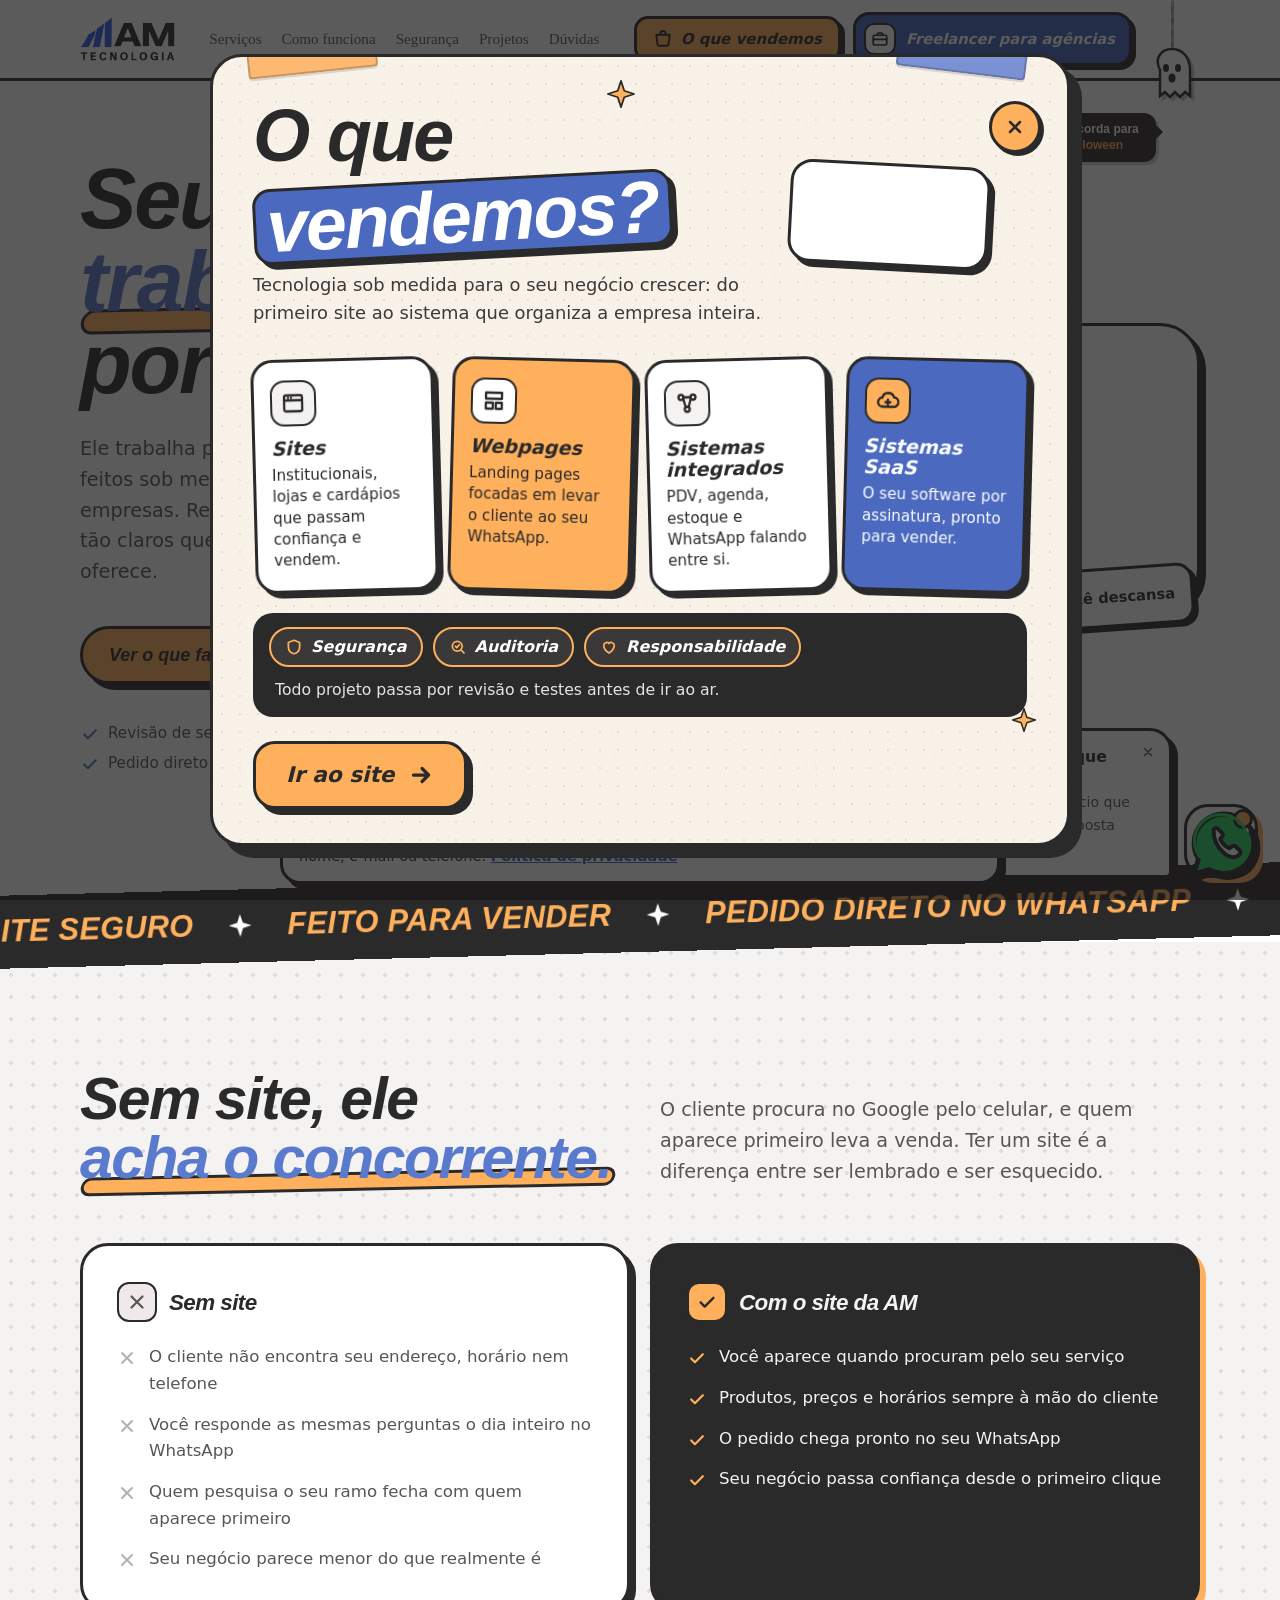
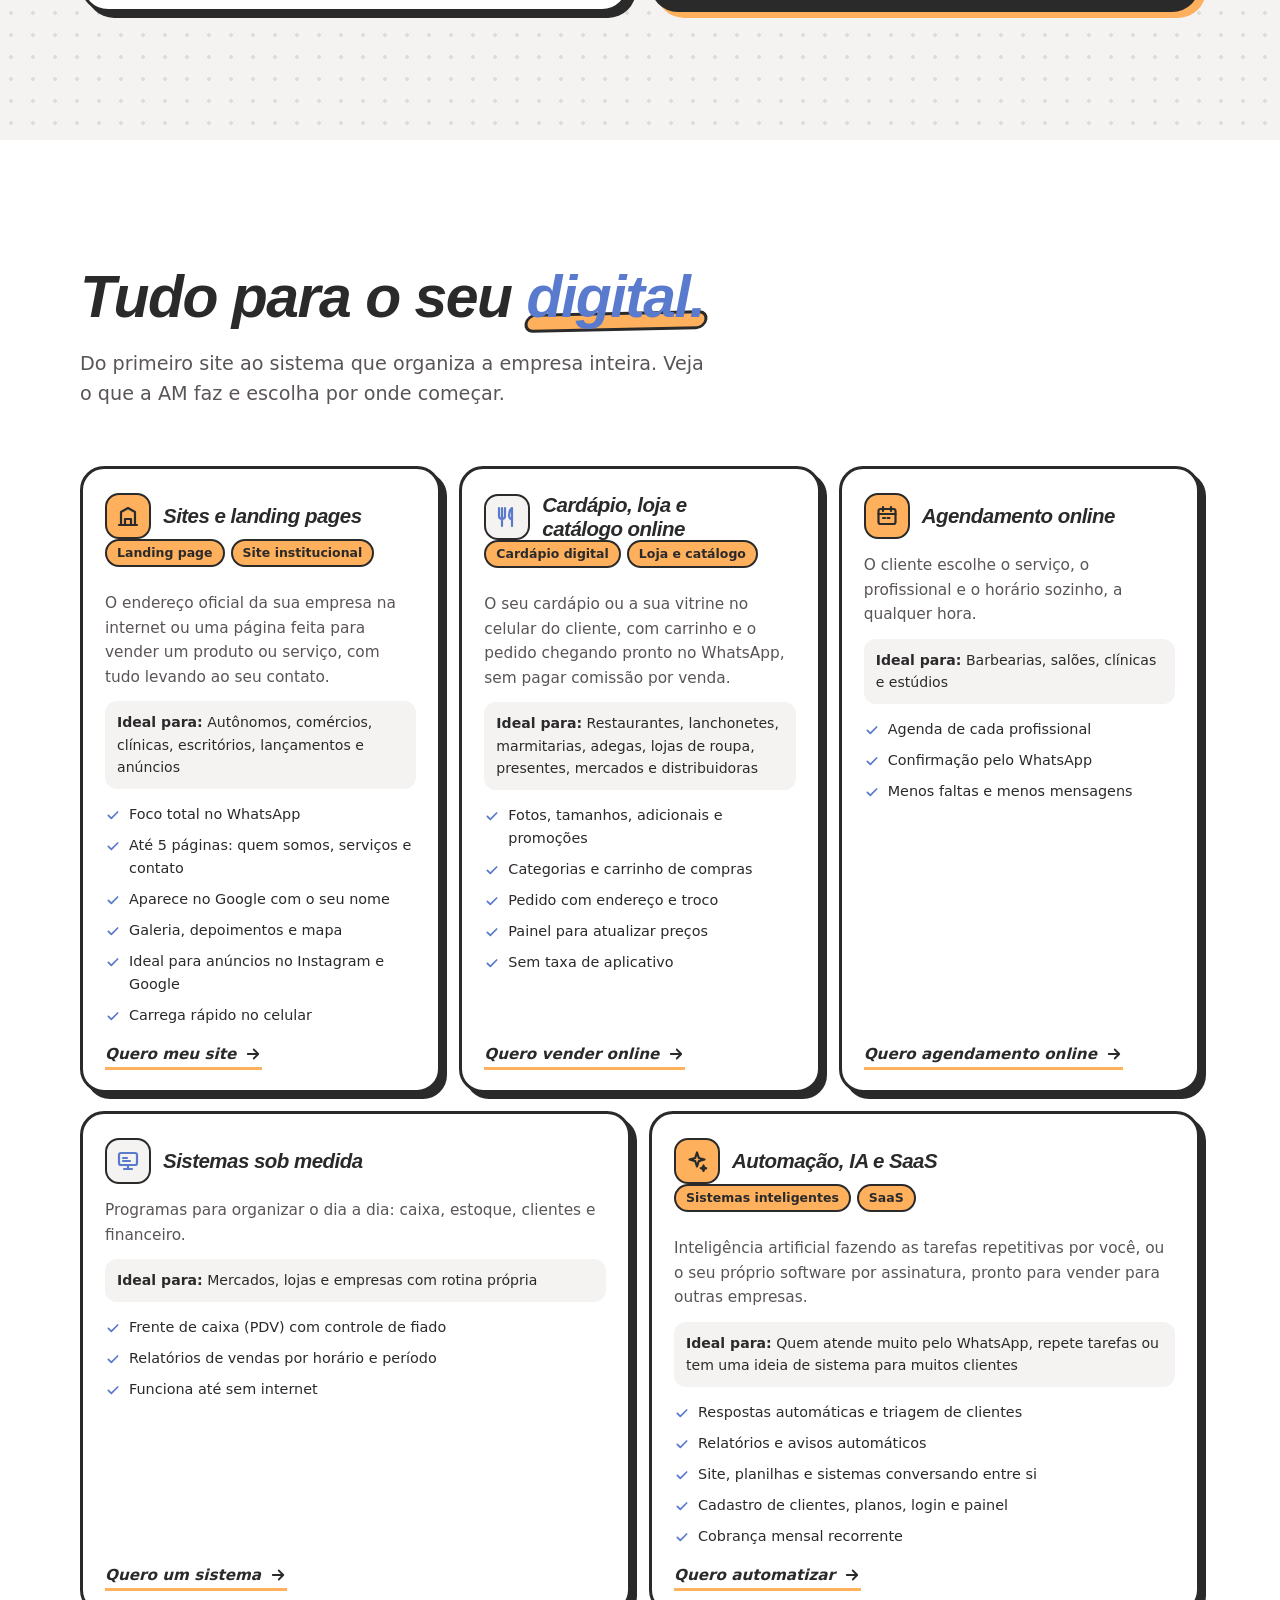
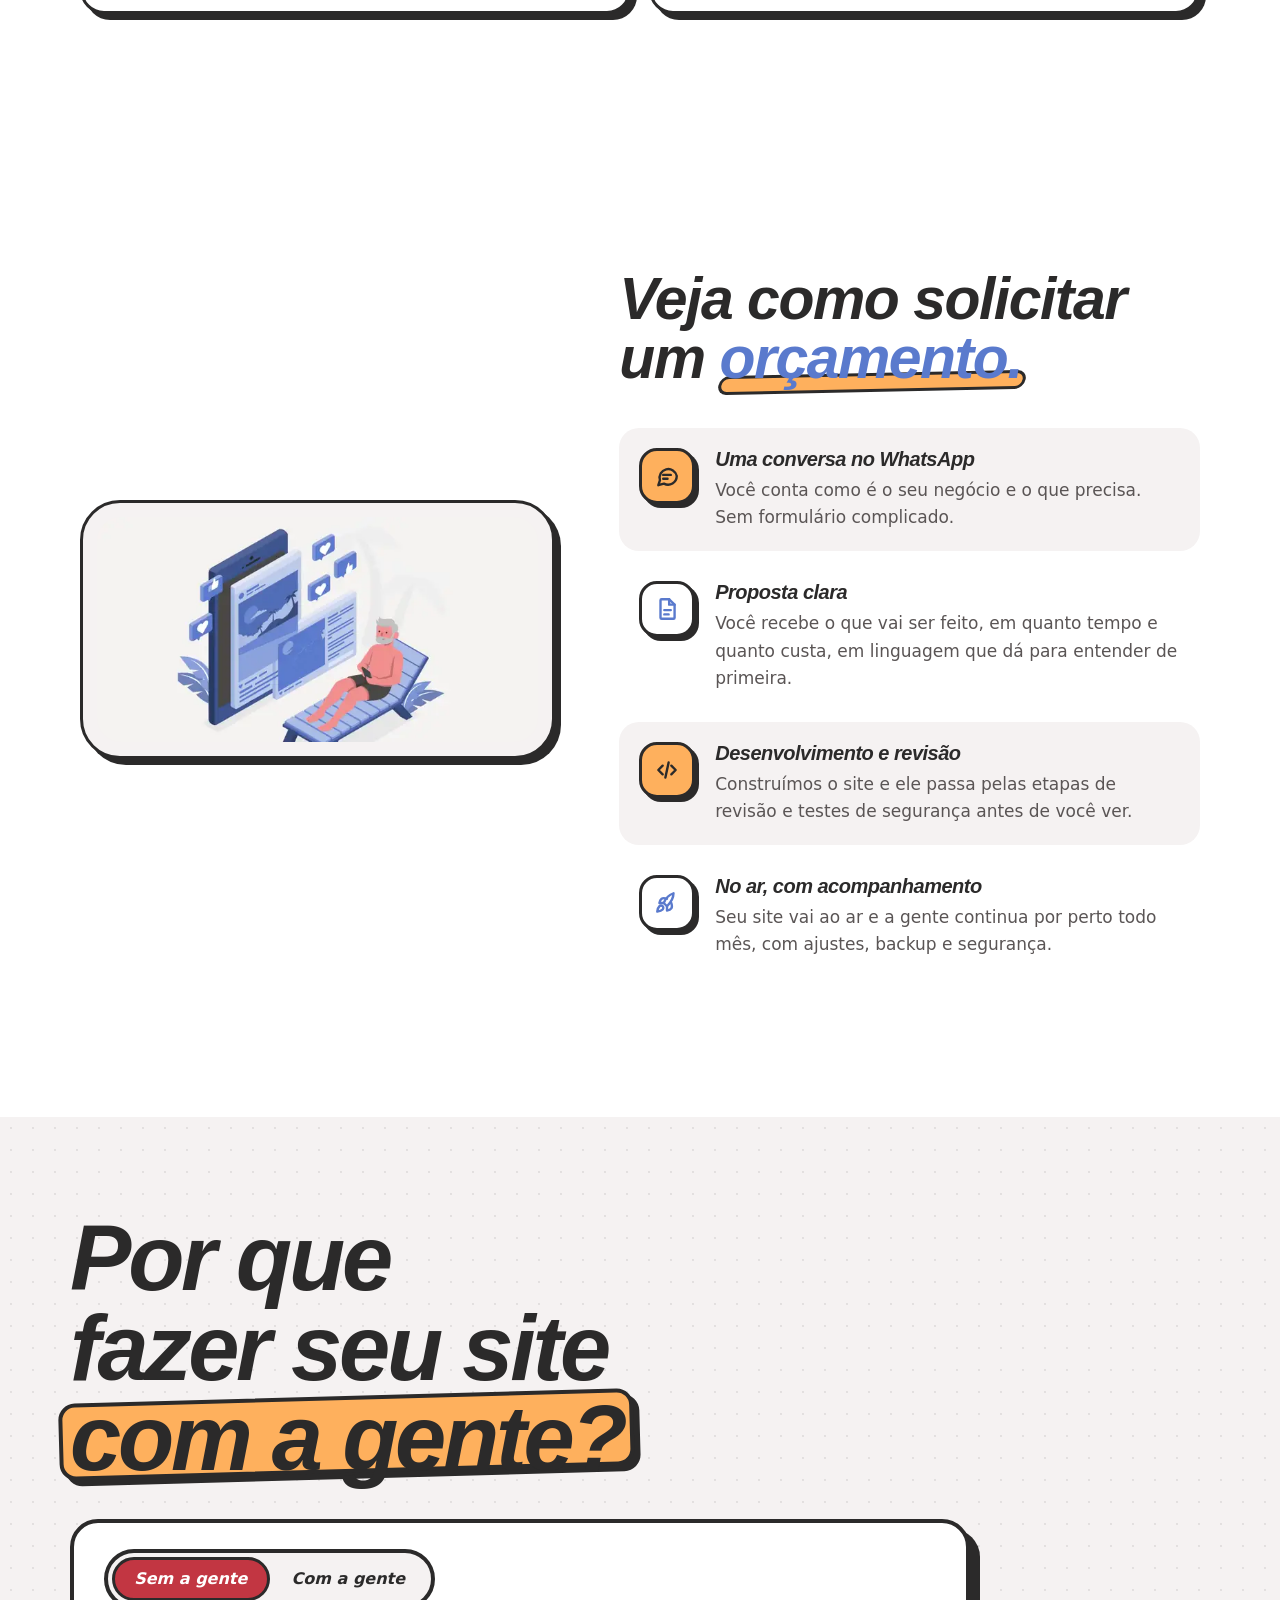
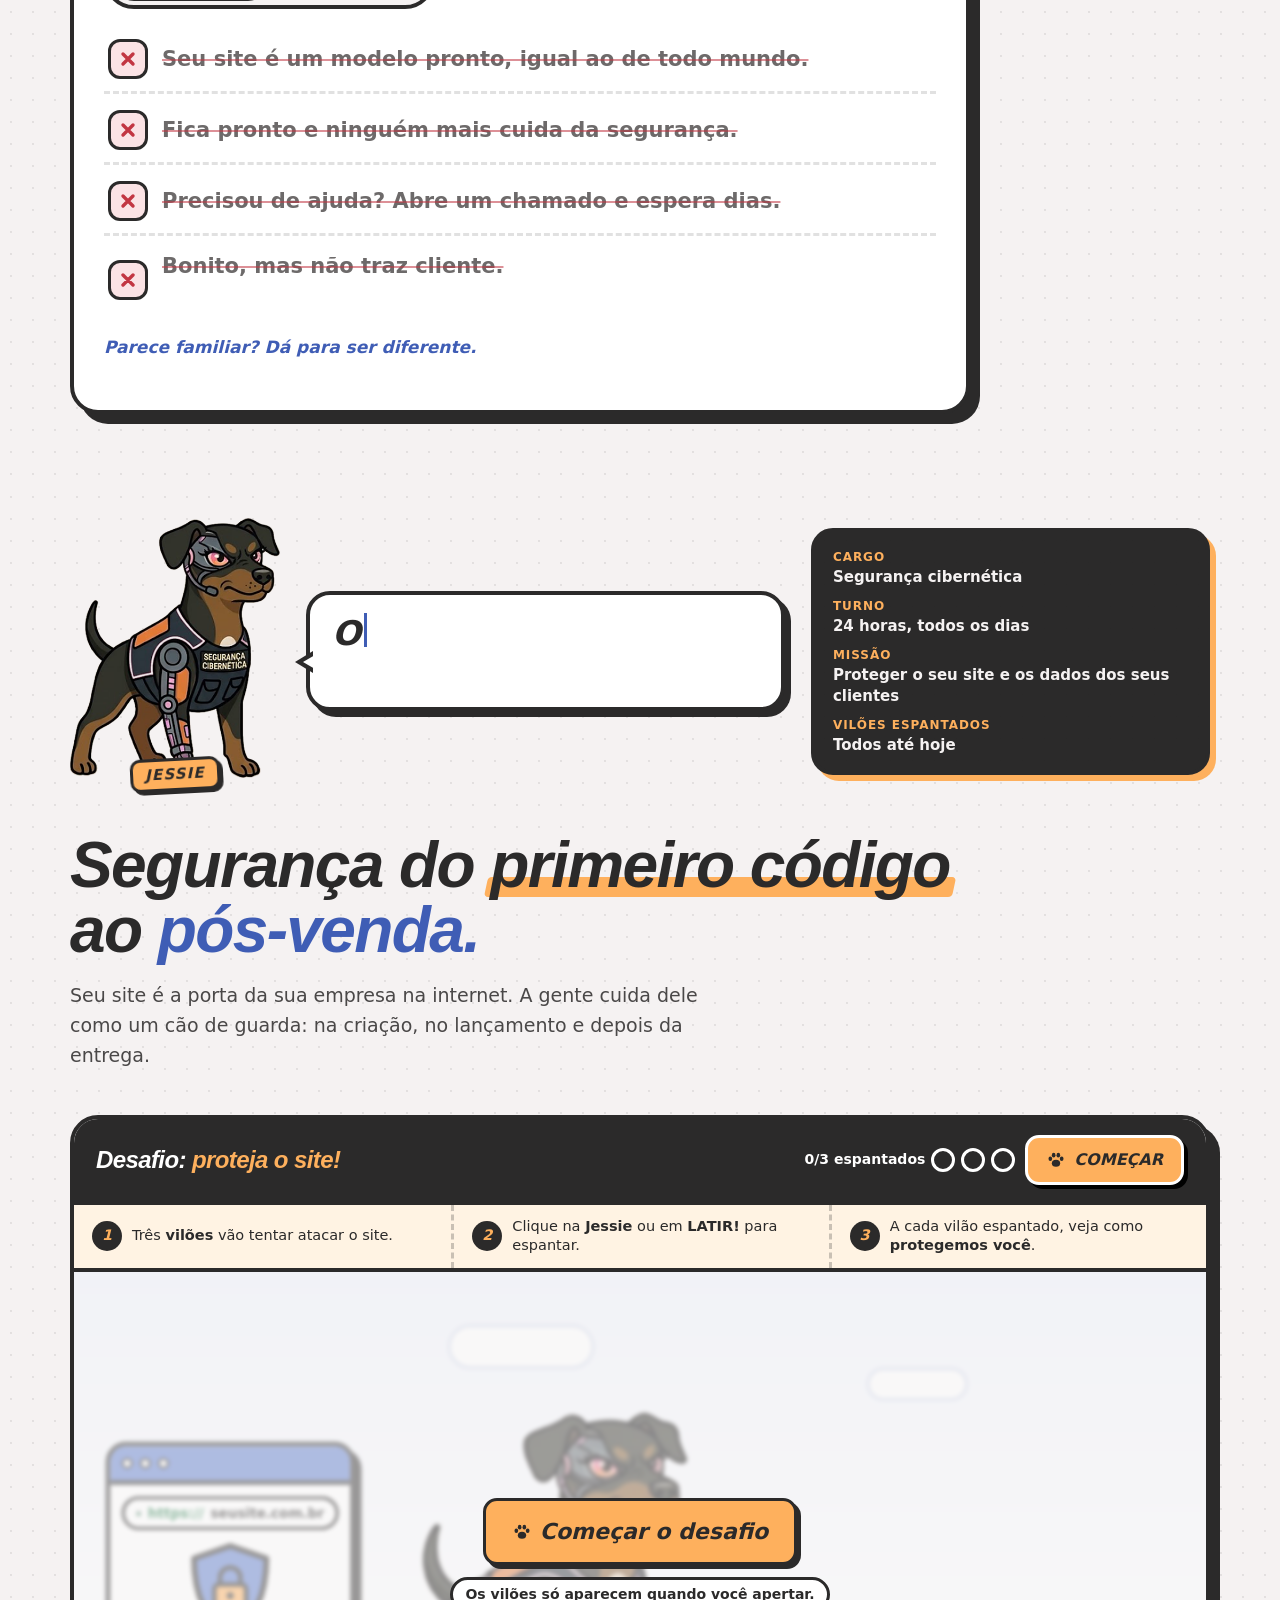
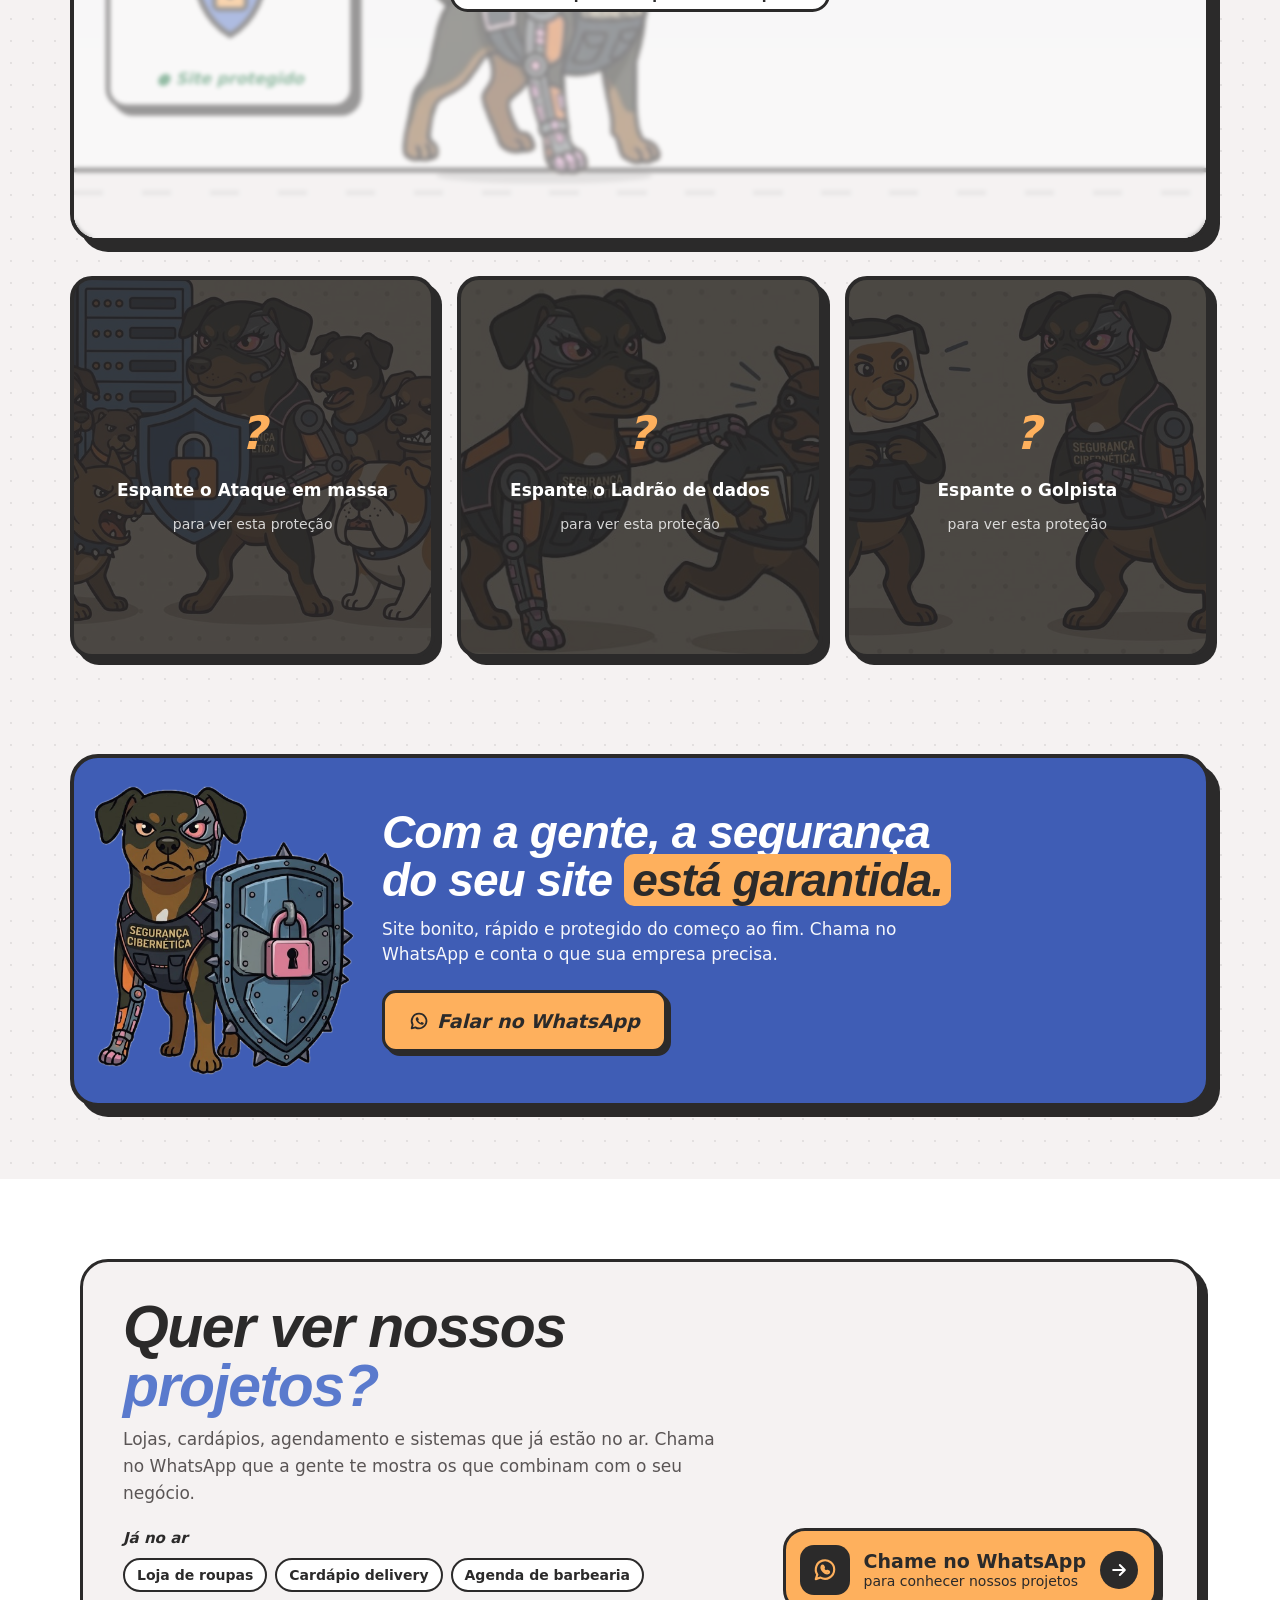
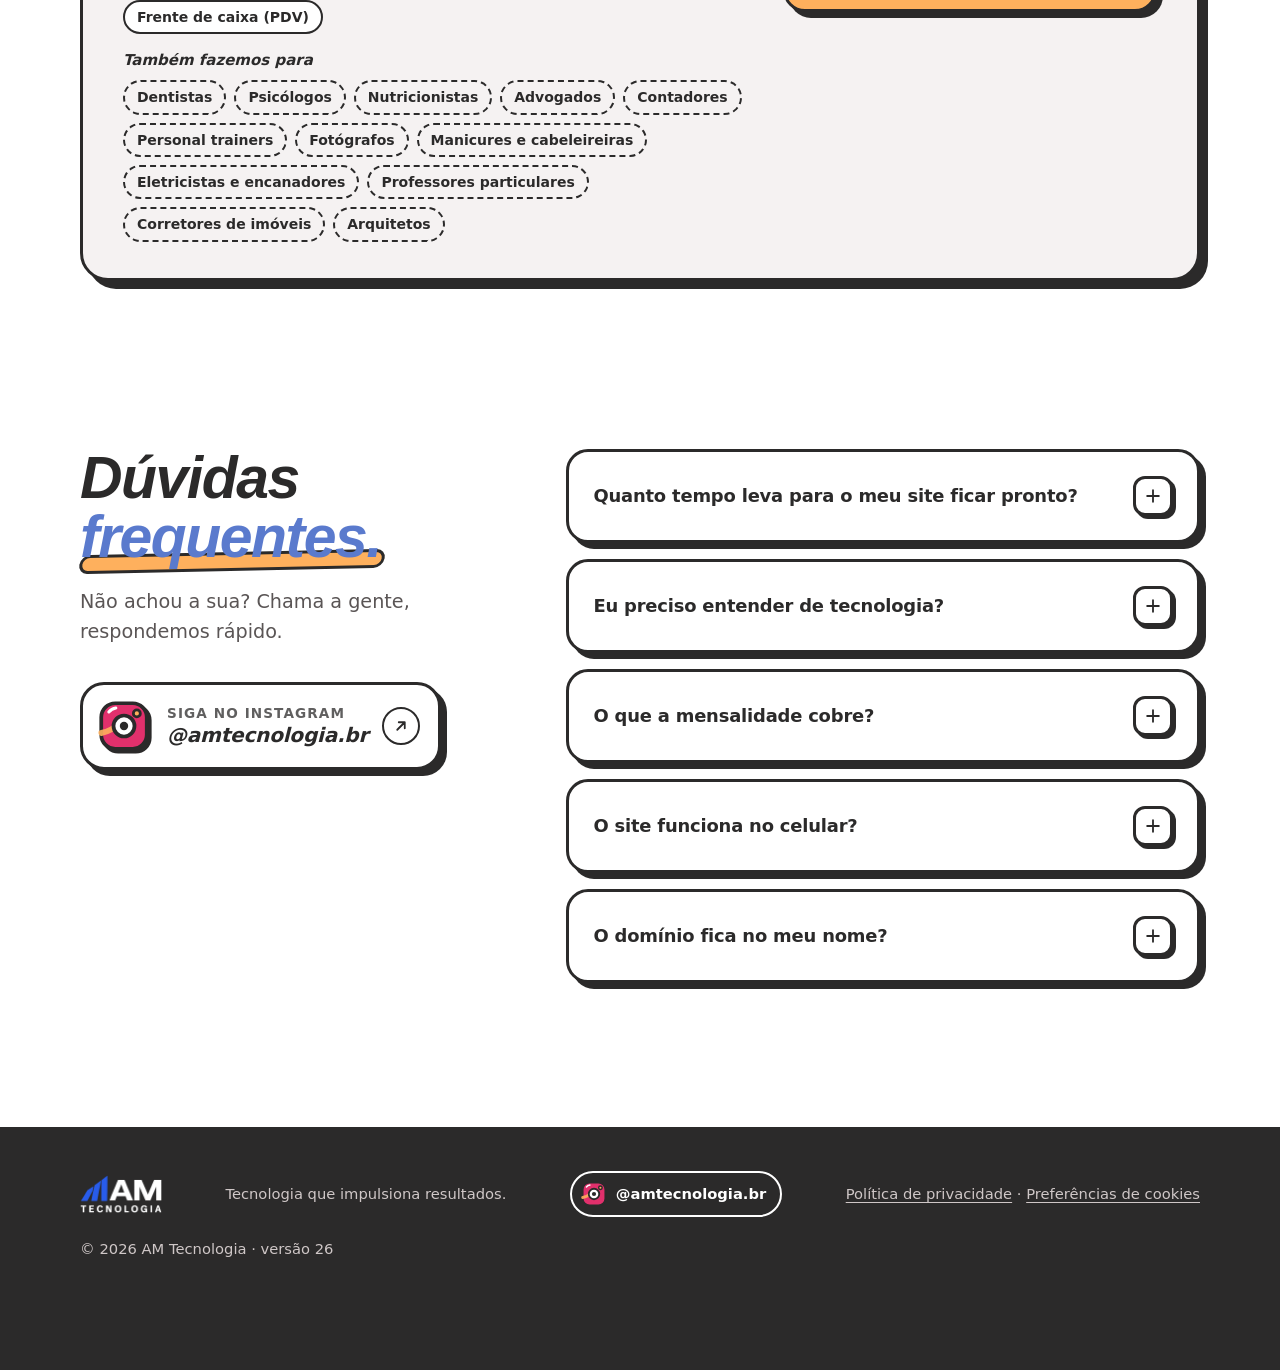
==== commit be645387: "Add files via upload" ====
--- a/index.html
+++ b/index.html
@@ -1330,8 +1330,8 @@
     </div>
     <div class="stagewrap">
       <div class="stage"><video class="fig" src="assets/video/robo-conversa.mp4" poster="assets/video/robo-conversa.jpg" autoplay muted loop playsinline preload="metadata" aria-label="Robô da AM Tecnologia conversando com o Allan no sofá" width="960" height="540"></video></div>
-      <div class="chip c1"><i><svg viewBox="0 0 24 24" fill="none" stroke="#2B2A2A" stroke-width="2.6" stroke-linecap="round" stroke-linejoin="round" aria-hidden="true"><path d="m5 12.5 4.5 4.5L19 7.5"/></svg></i>Site revisado e no ar</div>
-      <div class="chip c2"><i><svg viewBox="0 0 24 24" fill="none" stroke="#fff" stroke-width="2" stroke-linecap="round" stroke-linejoin="round" aria-hidden="true"><path d="M20.5 11.6a8.5 8.5 0 0 1-12.6 7.4L3.5 20.4l1.4-4.2A8.5 8.5 0 1 1 20.5 11.6Z"/><path d="M9 8.6c.2-.5.6-.6 1-.6.5 0 .7.9 1 1.6.1.3 0 .6-.3.9l-.4.4c.5 1.1 1.4 2 2.6 2.6l.4-.4c.3-.3.6-.4.9-.3.7.3 1.6.5 1.6 1 0 .4-.1.8-.6 1-1.2.6-3 .1-4.6-1.5S8.4 9.8 9 8.6Z"/></svg></i>Novo pedido no WhatsApp</div>
+      <div class="chip c1"><i><svg viewBox="0 0 24 24" fill="none" stroke="#2B2A2A" stroke-width="2.6" stroke-linecap="round" stroke-linejoin="round" aria-hidden="true"><path d="m5 12.5 4.5 4.5L19 7.5"/></svg></i>Atende 24h enquanto você descansa</div>
+      <div class="chip c2"><i><svg viewBox="0 0 24 24" fill="none" stroke="#fff" stroke-width="2" stroke-linecap="round" stroke-linejoin="round" aria-hidden="true"><path d="M20.5 11.6a8.5 8.5 0 0 1-12.6 7.4L3.5 20.4l1.4-4.2A8.5 8.5 0 1 1 20.5 11.6Z"/><path d="M9 8.6c.2-.5.6-.6 1-.6.5 0 .7.9 1 1.6.1.3 0 .6-.3.9l-.4.4c.5 1.1 1.4 2 2.6 2.6l.4-.4c.3-.3.6-.4.9-.3.7.3 1.6.5 1.6 1 0 .4-.1.8-.6 1-1.2.6-3 .1-4.6-1.5S8.4 9.8 9 8.6Z"/></svg></i><span><small>Seu site avisando:</small>“Chegaram 3 pedidos novos no seu WhatsApp!”</span></div>
     </div>
   </div>
 </section>
@@ -2066,6 +2066,21 @@
 })();
 </script>
 
+<style>
+/* chips do vídeo do robô: textos que explicam a cena e sem tapar o vídeo */
+.stagewrap .chip.c2{top:-54px;bottom:auto;left:6px;max-width:300px;border:3px solid #2B2A2A;box-shadow:4px 4px 0 #2B2A2A}
+.stagewrap .chip.c2 span{display:block;font-weight:700;line-height:1.25}
+.stagewrap .chip.c2 small{display:block;font:600 .72rem/1.2 Inter,system-ui,sans-serif;color:#6b6565;margin-bottom:2px;text-transform:uppercase;letter-spacing:.06em}
+.stagewrap .chip.c1{bottom:-26px;right:6px;border:3px solid #2B2A2A;box-shadow:4px 4px 0 #2B2A2A}
+body.dark .stagewrap .chip small{color:#c9c1c1}
+@media (max-width:600px){
+  .stagewrap{display:flex;flex-direction:column}
+  .stagewrap .stage{order:2}
+  .stagewrap .chip{position:relative!important;inset:auto!important;transform:none!important;max-width:none!important;margin:0}
+  .stagewrap .chip.c2{order:1;display:flex!important;margin:0 0 14px;align-self:flex-start;transform:rotate(-1.5deg)!important}
+  .stagewrap .chip.c1{order:3;display:flex!important;margin:14px 0 0;align-self:flex-end;transform:rotate(1.5deg)!important}
+}
+</style>
 <!-- ===================== TEMA HALLOWEEN (modo noite) =====================
      No modo escuro, o fundo do site vira o vídeo de Halloween.
      Para desligar depois do Halloween: mude HW_ATIVO para false em assets/halloween/halloween.js
@@ -2074,13 +2089,17 @@
 <style>
 #hw-bg{position:fixed;inset:0;z-index:-1;pointer-events:none;background:#0b0910;opacity:0;visibility:hidden;transition:opacity .25s ease-out,visibility 0s linear .25s}
 #hw-bg video{position:absolute;inset:0;width:100%;height:100%;object-fit:cover;object-position:50% 32%;transform:scale(1.06);transition:transform 1.2s cubic-bezier(.23,1,.32,1)}
-#hw-bg::after{content:"";position:absolute;inset:0;background:linear-gradient(180deg,rgba(8,6,12,.55),rgba(8,6,12,.62) 40%,rgba(8,6,12,.78))}
+#hw-bg::after{content:"";position:absolute;inset:0;background:linear-gradient(180deg,rgba(8,6,12,.58),rgba(8,6,12,.66) 40%,rgba(8,6,12,.78))}
 body.hw #hw-bg{opacity:1;visibility:visible;transition:opacity .9s cubic-bezier(.23,1,.32,1),visibility 0s}
 body.hw #hw-bg video{transform:scale(1)}
 /* deixa o vídeo aparecer atrás das seções */
 body.dark.hw{background:transparent}
 body.dark.hw .top{background:rgba(15,14,14,.72);-webkit-backdrop-filter:blur(10px);backdrop-filter:blur(10px)}
-body.dark.hw .sec,body.dark.hw #amseg section,body.dark.hw .marquee{background:rgba(15,14,14,.55)}
+/* modo Halloween: seções sem fundo e sem pontilhado, para o vídeo aparecer na página toda */
+body.dark.hw main section,body.dark.hw .sec,body.dark.hw .prob,body.dark.hw .plans,body.dark.hw .sys,body.dark.hw .why,body.dark.hw .seg,body.dark.hw #amseg section,body.dark.hw .projcta,body.dark.hw .faq,body.dark.hw .dots-bg{background-color:transparent!important;background-image:none!important}
+body.dark.hw #amseg section::before,body.dark.hw #amseg section.why::before,body.dark.hw #amseg section.seg::before{display:none!important}
+body.dark.hw .final{background-image:none!important}
+body.dark.hw .marquee{background:rgba(15,14,14,.6)}
 body.dark.hw footer{background:rgba(15,14,14,.85)}
 html:has(body.dark.hw){background:#0b0910}
 
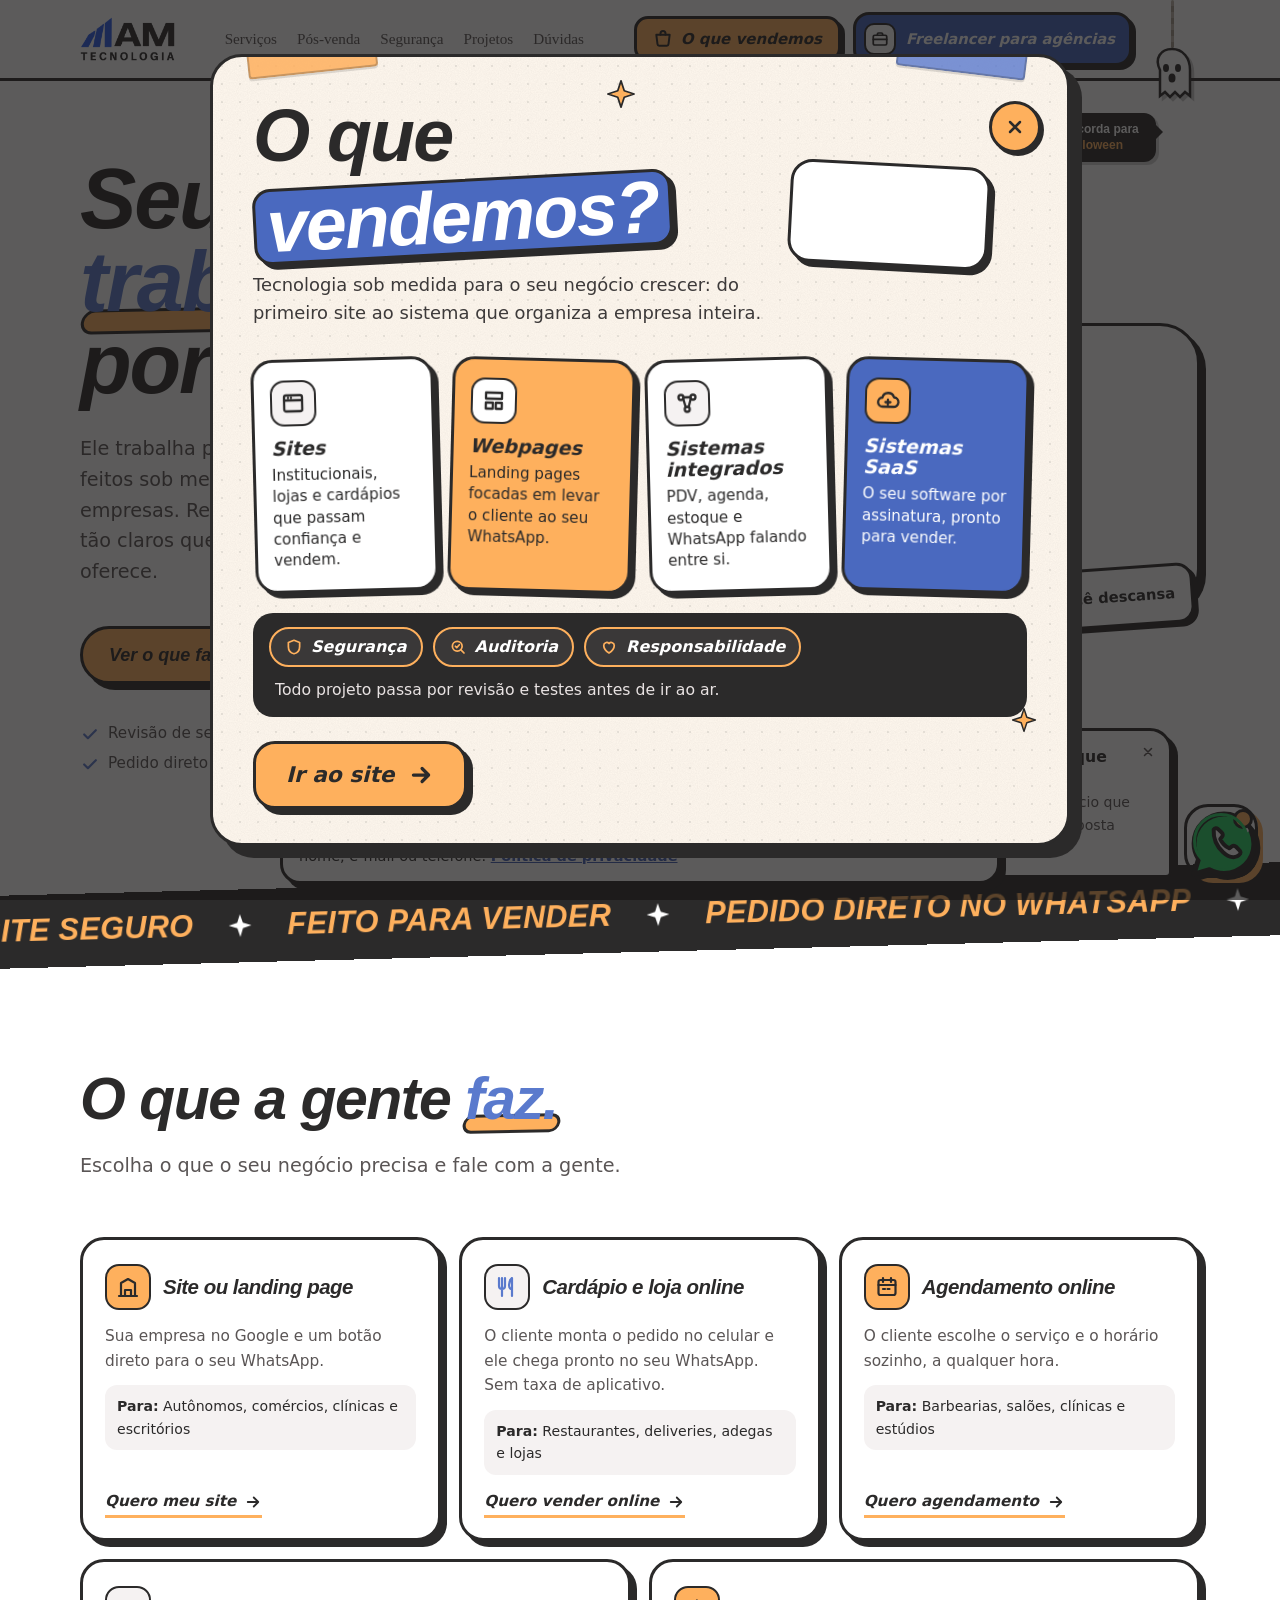
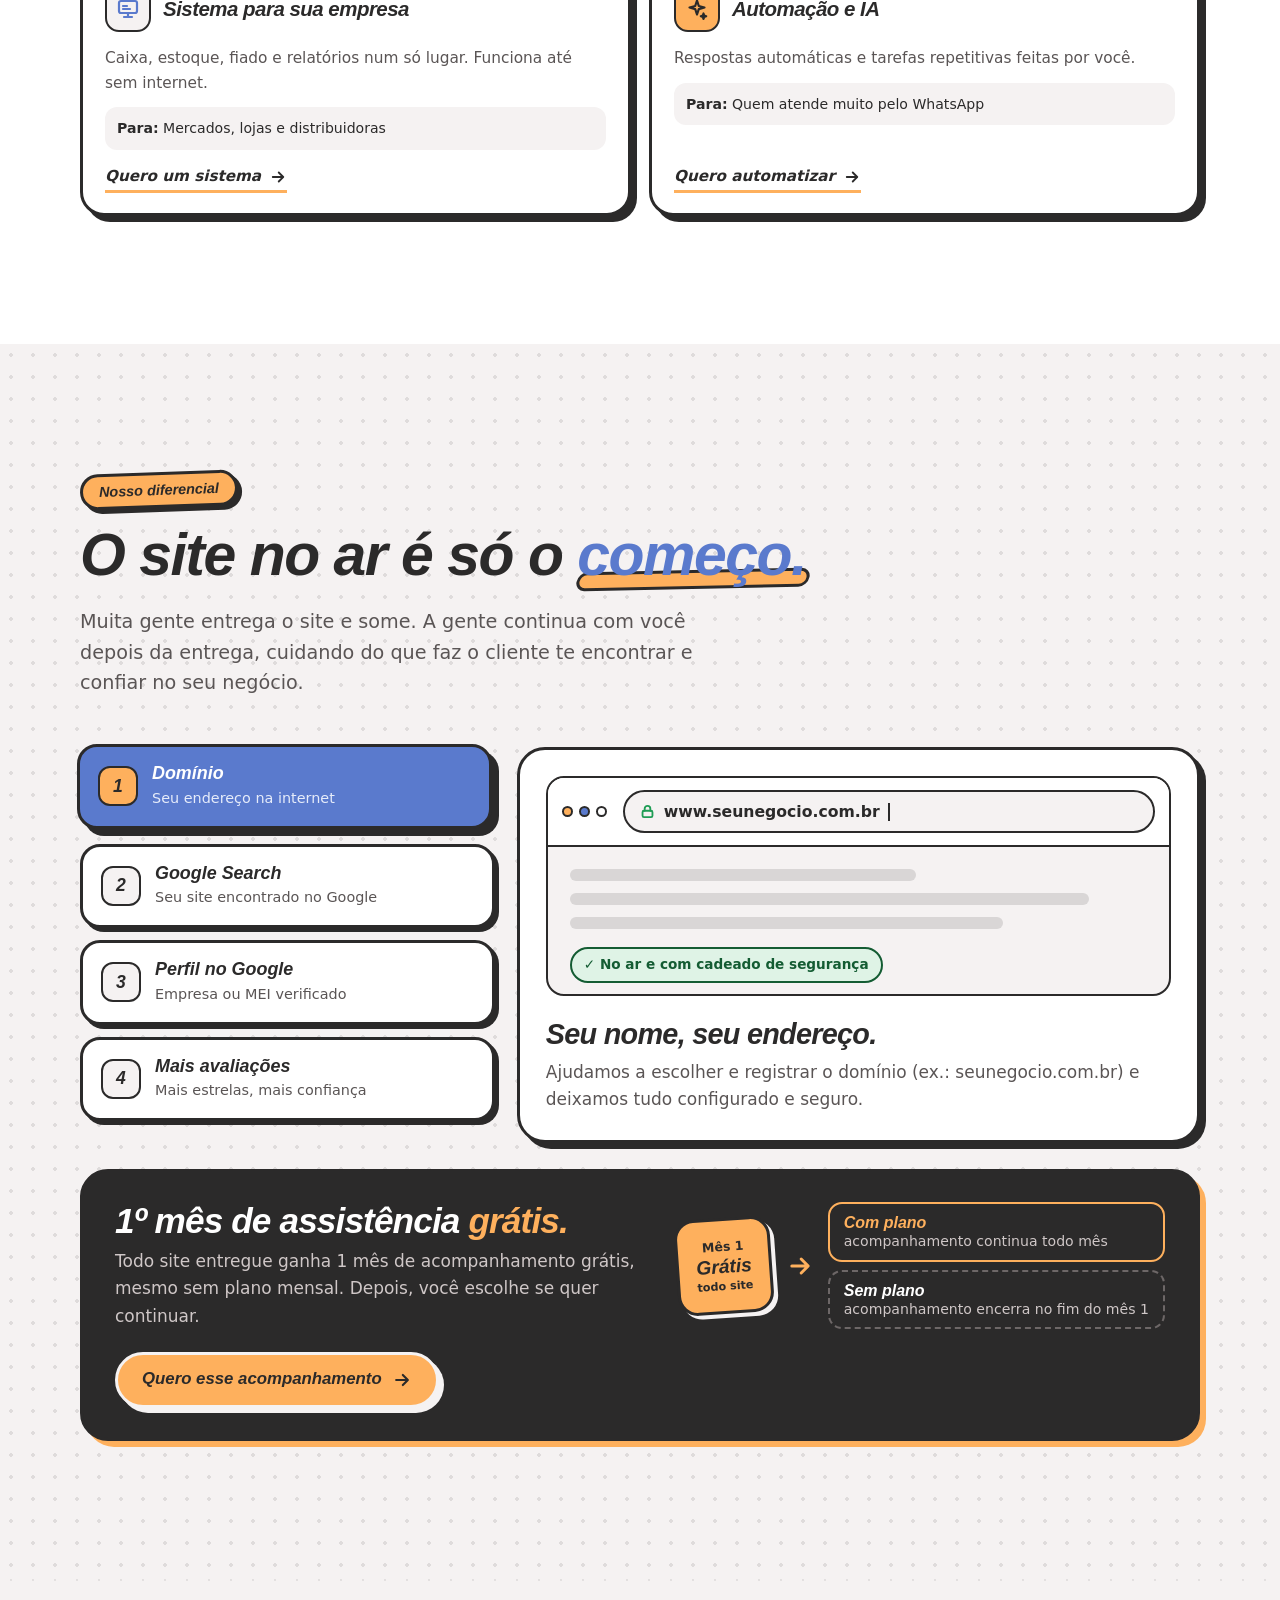
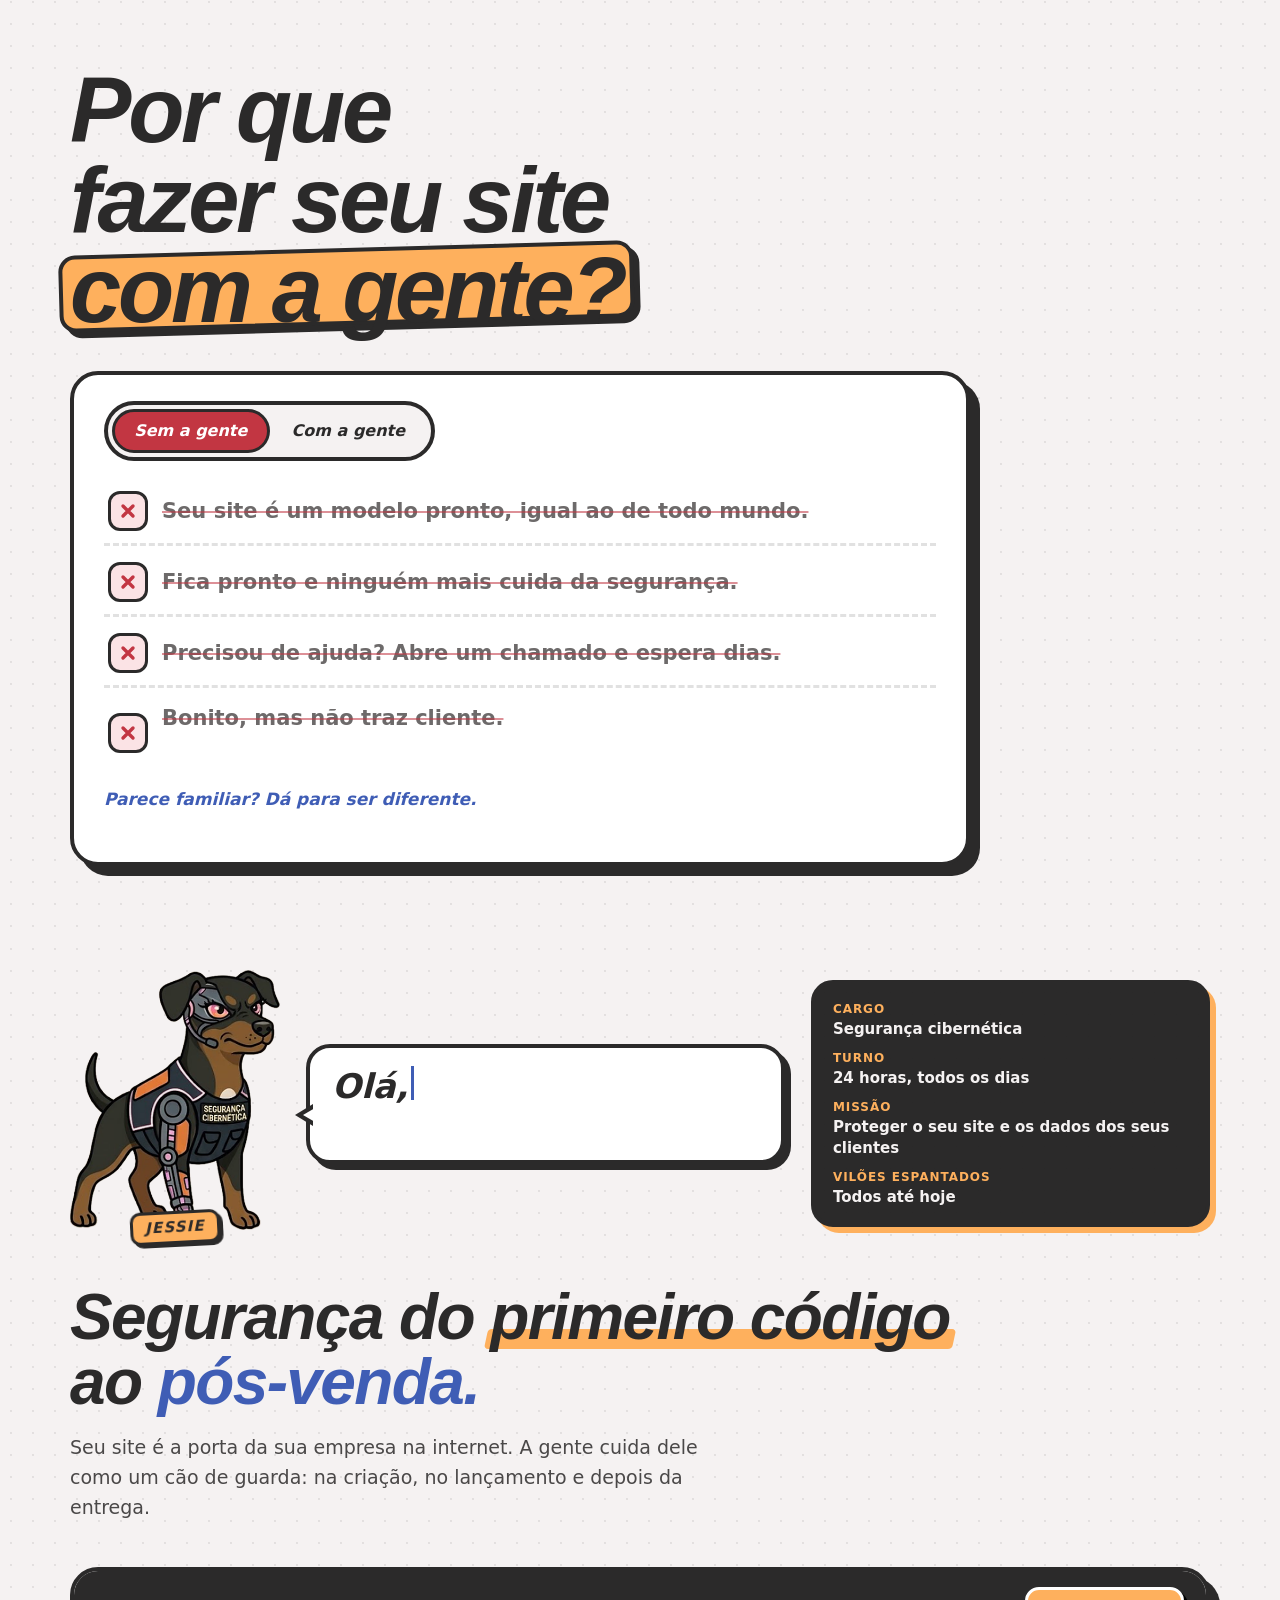
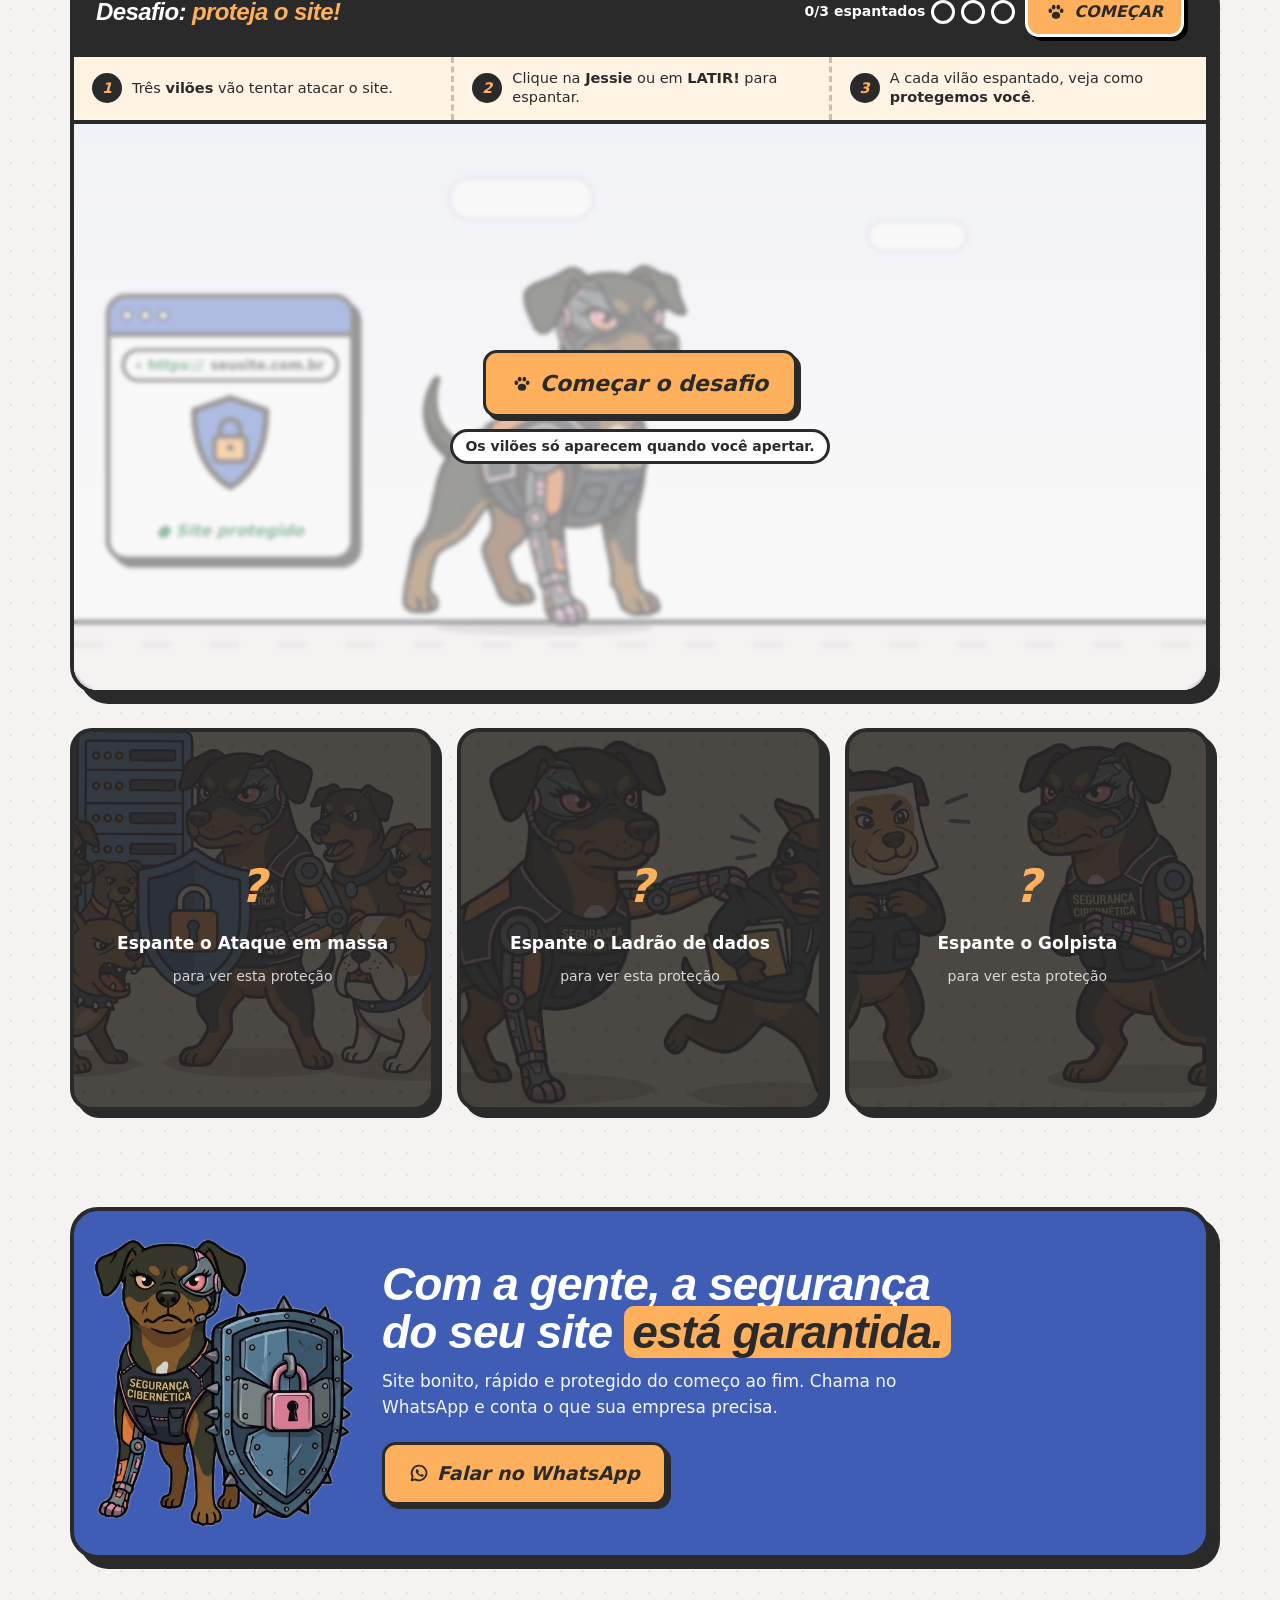
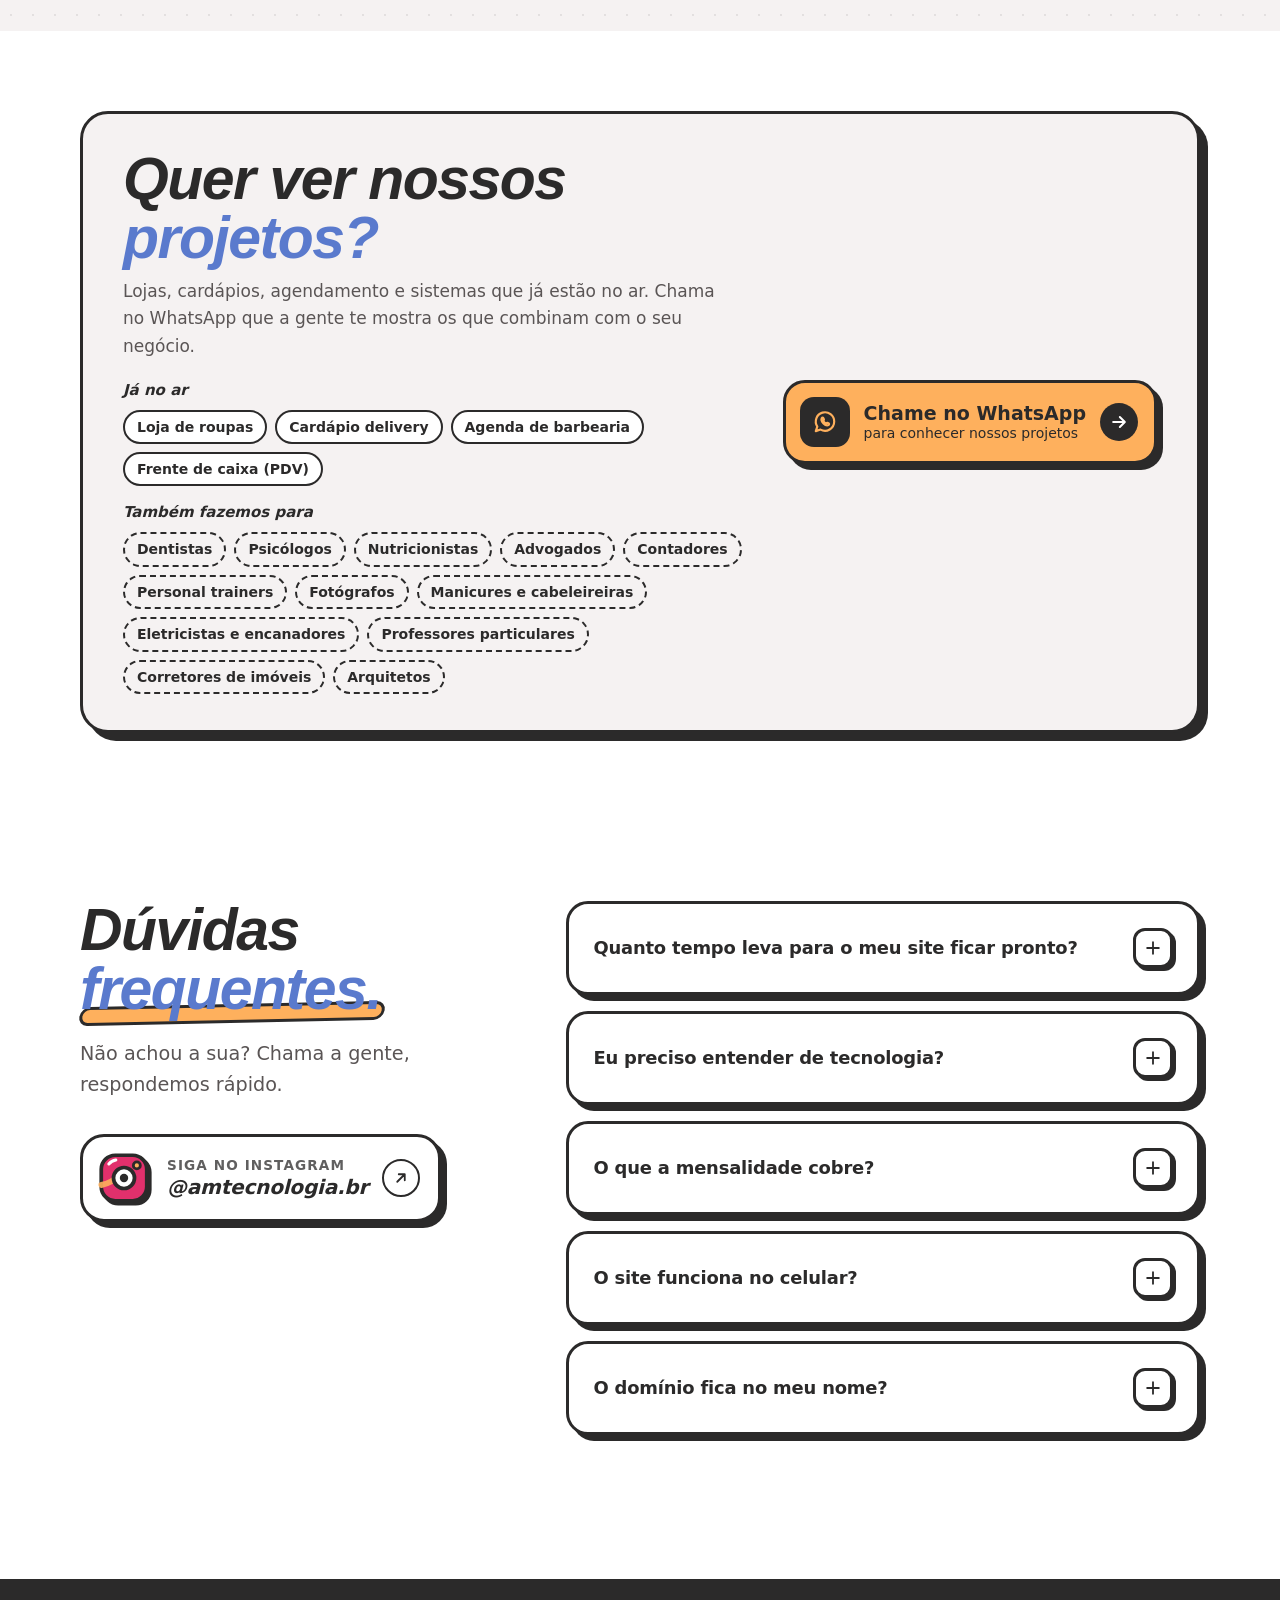
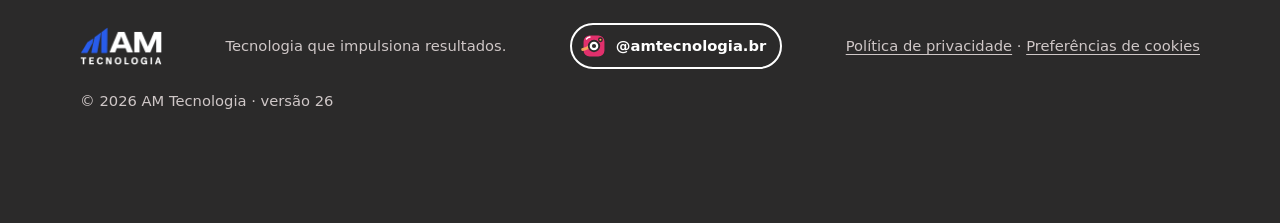
==== commit ef829ddf: "Add files via upload" ====
--- a/index.html
+++ b/index.html
@@ -336,7 +336,7 @@
 .svc-top i svg{width:24px;height:24px}
 .svc h3{font-size:1.28rem}
 .svc>p{margin:14px 0 0;color:var(--ink-2);font-size:.96rem}
-.svc .ideal{margin-top:12px;font-size:.88rem;color:var(--ink);background:var(--soft);border-radius:12px;padding:10px 12px}
+.svc .ideal{margin:12px 0 18px;font-size:.88rem;color:var(--ink);background:var(--soft);border-radius:12px;padding:10px 12px}
 .svc ul{list-style:none;padding:0;margin:14px 0 18px;display:flex;flex-direction:column;gap:8px;flex:1}
 .svc li{display:flex;gap:8px;font-size:.9rem;align-items:flex-start}
 .svc li svg{width:16px;height:16px;color:var(--blue);flex:none;margin-top:4px}
@@ -1186,6 +1186,7 @@
 .svcs.svcs5{grid-template-columns:repeat(6,1fr)}
 .svcs.svcs5 .svc{grid-column:span 2}
 .svcs.svcs5 .svc:nth-child(4),.svcs.svcs5 .svc:nth-child(5){grid-column:span 3}
+.svc .ideal{margin-bottom:18px}.svc .svc-go{margin-top:auto}
 .svc .kinds{display:flex;flex-wrap:wrap;gap:6px;margin:0 0 10px}
 .svc .kinds span{font-size:12.5px;font-weight:700;border:2px solid var(--ink);border-radius:999px;padding:2px 10px;background:var(--or);color:#2B2A2A}
 @media (max-width:1000px){.svcs.svcs5{grid-template-columns:1fr 1fr}.svcs.svcs5 .svc,.svcs.svcs5 .svc:nth-child(4){grid-column:auto}.svcs.svcs5 .svc:nth-child(5){grid-column:1/-1}}
@@ -1268,6 +1269,148 @@
 .flegal a,.ck-pref{color:inherit;font:inherit;text-decoration:underline;text-underline-offset:3px}
 .ck-pref{all:unset;cursor:pointer;text-decoration:underline;text-underline-offset:3px}
 @media (max-width:600px){.ck{flex-direction:column;align-items:stretch;bottom:10px;left:10px;right:10px}.ck-b button{flex:1;text-align:center}}
+/* ===== Pós-venda (interativo) ===== */
+.pv{background:var(--soft);background-image:radial-gradient(rgba(43,42,42,.11) 1.6px,transparent 1.7px);background-size:22px 22px}
+.pv-head{max-width:760px;margin-bottom:48px}
+.pv-head .lead{margin-top:22px}
+.pv-tag{display:inline-block;font:800 italic .9rem/1 Rubik,sans-serif;background:var(--or);color:#2B2A2A;border:var(--b);border-radius:999px;padding:8px 16px;box-shadow:var(--sh-s);margin-bottom:18px;transform:rotate(-2deg)}
+.pv-ui{display:grid;grid-template-columns:minmax(260px,.85fr) minmax(0,1.4fr);gap:22px;align-items:stretch}
+.pv-tabs{display:flex;flex-direction:column;gap:12px}
+.pv-tab{position:relative;overflow:hidden;display:flex;align-items:center;gap:14px;text-align:left;width:100%;cursor:pointer;font:inherit;color:var(--ink);background:var(--white);border:var(--b);border-radius:20px;padding:16px 18px;box-shadow:var(--sh-s);transition:transform .18s var(--pop),box-shadow .18s,background .2s}
+.pv-tab:hover{transform:translate(-2px,-2px);box-shadow:6px 6px 0 var(--ink)}
+.pv-tab b{display:block;font:800 italic 1.12rem/1.2 Rubik,sans-serif}
+.pv-tab small{display:block;color:var(--ink-2);font-size:.9rem;margin-top:2px}
+.pv-n{flex:none;width:40px;height:40px;border-radius:12px;display:grid;place-items:center;font:900 italic 1.1rem/1 Rubik,sans-serif;border:2px solid var(--ink);background:var(--soft)}
+.pv-tab.on{background:var(--blue);color:#fff;transform:translate(-3px,-3px);box-shadow:7px 7px 0 var(--ink)}
+.pv-tab.on small{color:#e6ecfa}
+.pv-tab.on .pv-n{background:var(--or);color:#2B2A2A;border-color:#2B2A2A}
+.pv-bar{position:absolute;left:0;bottom:0;height:5px;width:100%;background:var(--or);transform:scaleX(0);transform-origin:left}
+.pv-tab.run .pv-bar{animation:pvBar 6s linear forwards}
+.pv-tab.paused .pv-bar{animation-play-state:paused}
+@keyframes pvBar{to{transform:scaleX(1)}}
+.pv-stage{background:var(--white);border:var(--b);border-radius:var(--r);box-shadow:var(--sh);padding:26px;min-height:100%}
+.pv-panel:focus-visible{outline-offset:8px}
+.pv-panel h3{font:800 italic clamp(1.4rem,2.4vw,1.8rem)/1.15 Rubik,sans-serif;margin:22px 0 8px}
+.pv-panel p{margin:0;color:var(--ink-2);max-width:56ch}
+.pv-mock{position:relative;height:220px;border:2px solid var(--ink);border-radius:18px;background:var(--soft);overflow:hidden}
+.pv-sk{display:block;height:12px;border-radius:6px;background:rgba(43,42,42,.14)}
+.pv-sk.t{height:9px;margin-top:8px;opacity:.7}
+.w40{width:40%}.w50{width:50%}.w60{width:60%}.w70{width:70%}.w75{width:75%}.w80{width:80%}.w90{width:90%}
+/* 1 navegador */
+.pv-bbar{display:flex;align-items:center;gap:6px;padding:12px 14px;border-bottom:2px solid var(--ink);background:var(--white)}
+.pv-bbar>i{width:11px;height:11px;border-radius:50%;border:2px solid var(--ink);background:var(--or)}
+.pv-bbar>i:nth-child(2){background:var(--blue)}.pv-bbar>i:nth-child(3){background:var(--white)}
+.pv-url{flex:1;margin-left:10px;display:flex;align-items:center;gap:8px;background:var(--soft);border:2px solid var(--ink);border-radius:999px;padding:7px 14px;font-weight:600;font-size:.98rem;min-width:0;white-space:nowrap;overflow:hidden}
+.pv-url svg{width:17px;height:17px;flex:none;color:#1f9d55}
+.pv-caret{width:2px;height:18px;background:var(--ink);animation:pvBlink 1s steps(1) infinite}
+@keyframes pvBlink{50%{opacity:0}}
+.pv-page{padding:22px;display:flex;flex-direction:column;gap:12px}
+.pv-ok{align-self:flex-start;margin-top:6px;font-size:.85rem;font-weight:700;background:#dff3e6;color:#145c33;border:2px solid #145c33;border-radius:999px;padding:5px 12px;opacity:0;transform:translateY(8px)}
+.pv-panel .pv-ok{animation:pvIn .5s var(--pop) 1.7s forwards}
+/* 2 busca */
+.pv-search{display:flex;align-items:center;gap:10px;margin:14px;background:var(--white);border:2px solid var(--ink);border-radius:999px;padding:9px 16px;font-weight:600;color:var(--ink-2)}
+.pv-search svg{width:18px;height:18px}
+.pv-res{position:relative;margin:0 14px;height:146px}
+.pv-r{position:absolute;left:0;right:0;height:44px;border-radius:12px;padding:8px 12px;background:var(--white);border:2px solid rgba(43,42,42,.18);transition:top .9s var(--pop)}
+.r-a{top:0}.r-b{top:48px}.r-you{top:96px;border:2px solid var(--blue);box-shadow:3px 3px 0 var(--blue);display:flex;align-items:center;gap:10px;z-index:1}
+.r-you b{font-style:italic;color:var(--blue)}.r-you small{color:var(--ink-2)}
+.pv-up{margin-left:auto;font-size:.78rem;font-weight:800;background:var(--or);color:#2B2A2A;border-radius:999px;padding:3px 9px;opacity:0}
+.pv-panel .r-you{animation:pvTop .9s var(--pop) .8s forwards}
+.pv-panel .r-a{animation:pvDown1 .9s var(--pop) .8s forwards}
+.pv-panel .r-b{animation:pvDown2 .9s var(--pop) .8s forwards}
+.pv-panel .pv-up{animation:pvIn .4s var(--pop) 1.6s forwards}
+@keyframes pvTop{to{top:0}}@keyframes pvDown1{to{top:48px}}@keyframes pvDown2{to{top:96px}}
+/* 3 perfil */
+.pv-gbp{display:grid;grid-template-columns:1fr 1.1fr}
+.pv-map{position:relative;background-color:#dfe7f7;background-image:linear-gradient(90deg,rgba(90,122,205,.25) 2px,transparent 2px),linear-gradient(rgba(90,122,205,.25) 2px,transparent 2px),linear-gradient(35deg,transparent 45%,#fff 45%,#fff 55%,transparent 55%);background-size:34px 34px,34px 34px,100% 100%;border-right:2px solid var(--ink)}
+.pv-pin{position:absolute;left:50%;top:50%;width:46px;height:46px;margin:-40px 0 0 -23px;color:#e0483e;filter:drop-shadow(2px 3px 0 #2B2A2A)}
+.pv-panel .pv-pin{animation:pvDrop .7s var(--pop)}
+@keyframes pvDrop{from{transform:translateY(-60px);opacity:0}}
+.pv-card{position:relative;padding:18px 16px;display:flex;flex-direction:column;gap:6px;background:var(--white)}
+.pv-card b{font:800 italic 1.2rem/1.1 Rubik,sans-serif}
+.pv-open{color:#1f9d55;font-weight:700;font-size:.9rem}
+.pv-acts{display:flex;gap:6px;flex-wrap:wrap;margin-top:6px}
+.pv-acts span{font-size:.8rem;font-weight:700;border:2px solid var(--blue);color:var(--blue);border-radius:999px;padding:3px 10px}
+.pv-stamp{position:absolute;right:12px;bottom:14px;font:900 italic 1rem/1 Rubik,sans-serif;color:#1f9d55;border:3px solid #1f9d55;border-radius:10px;padding:7px 10px;transform:rotate(-10deg) scale(2.4);opacity:0;background:var(--white)}
+.pv-panel .pv-stamp{animation:pvStamp .45s cubic-bezier(.2,1.6,.4,1) 1s forwards}
+@keyframes pvStamp{to{opacity:1;transform:rotate(-10deg) scale(1)}}
+/* 4 avaliações */
+.pv-rev{display:flex;flex-direction:column;align-items:flex-start;justify-content:center;padding:18px 20px;gap:10px}
+.pv-stars{display:flex;gap:4px}
+.pv-stars i{font-style:normal;font-size:2.4rem;line-height:1;color:rgba(43,42,42,.18);-webkit-text-stroke:2px var(--ink)}
+.pv-panel .pv-stars i{animation:pvStar .35s var(--pop) forwards}
+.pv-panel .pv-stars i:nth-child(2){animation-delay:.2s}.pv-panel .pv-stars i:nth-child(3){animation-delay:.4s}.pv-panel .pv-stars i:nth-child(4){animation-delay:.6s}.pv-panel .pv-stars i:nth-child(5){animation-delay:.8s}
+@keyframes pvStar{50%{transform:scale(1.35) rotate(-10deg)}to{color:var(--or);transform:none}}
+.pv-bub{background:var(--white);border:2px solid var(--ink);border-radius:16px 16px 16px 4px;padding:7px 13px;font-weight:600;font-size:.93rem;box-shadow:3px 3px 0 var(--ink);opacity:0;transform:translateY(10px) scale(.9)}
+.pv-bub.b2{margin-left:34px}
+.pv-panel .pv-bub.b1{animation:pvIn .45s var(--pop) 1.1s forwards}
+.pv-panel .pv-bub.b2{animation:pvIn .45s var(--pop) 1.5s forwards}
+.pv-qr{position:absolute;right:18px;top:50%;transform:translateY(-50%) rotate(4deg);display:flex;flex-direction:column;align-items:center;gap:6px;background:var(--white);border:2px solid var(--ink);border-radius:14px;padding:10px;box-shadow:4px 4px 0 var(--ink)}
+.pv-qr span{width:70px;height:70px;background:conic-gradient(var(--ink) 25%,transparent 0 50%,var(--ink) 0 75%,transparent 0) 0 0/14px 14px;border:5px solid var(--ink);outline:3px solid var(--white);outline-offset:-9px}
+.pv-qr small{font-size:.72rem;font-weight:700}
+@keyframes pvIn{to{opacity:1;transform:none}}
+/* 1º mês grátis */
+.pv-gift{margin-top:26px;display:grid;grid-template-columns:1.2fr auto;gap:22px 34px;align-items:center;background:#2B2A2A;color:#F5F2F2;border:3px solid #2B2A2A;border-radius:var(--r);padding:30px 32px;box-shadow:6px 6px 0 var(--or)}
+.pv-gift h3{font:900 italic clamp(1.5rem,2.8vw,2.2rem)/1.1 Rubik,sans-serif;margin:0 0 8px;color:#fff}
+.pv-gift h3 span{color:var(--or)}
+.pv-gift p{margin:0;color:#cfc7c7;max-width:52ch}
+@keyframes pvWig{0%,80%,100%{transform:rotate(-4deg)}85%{transform:rotate(4deg) scale(1.06)}90%{transform:rotate(-6deg)}95%{transform:rotate(3deg)}}
+.pv-cta{grid-column:1/-1;justify-self:start;display:inline-flex;align-items:center;gap:10px;text-decoration:none;font:800 italic 1.05rem/1 Rubik,sans-serif;background:var(--or);color:#2B2A2A;border:3px solid #F5F2F2;border-radius:999px;padding:15px 24px;box-shadow:5px 5px 0 #F5F2F2;transition:transform .15s var(--pop),box-shadow .15s}
+.pv-cta:hover{transform:translate(-2px,-2px);box-shadow:7px 7px 0 #F5F2F2}
+.pv-cta svg{width:20px;height:20px}
+body.dark .pv-gift{background:#0f0e0e}
+body.dark .pv-map{filter:brightness(.8)}
+.pv-ui>*,.pv-stage,.pv-panel{min-width:0}
+@media (max-width:900px){.pv-ui{grid-template-columns:minmax(0,1fr)}.pv-tabs{display:grid;grid-template-columns:repeat(2,minmax(0,1fr));gap:10px}.pv-tab{padding:12px}.pv-tab small{display:none}.pv-gift{grid-template-columns:1fr}}
+@media (max-width:560px){.pv-stage{padding:16px}.pv-mock{height:200px}.pv-browser{height:auto}.pv-page{padding:16px}.pv-url{font-size:.85rem;padding:6px 10px}.pv-ok{font-size:.78rem}.pv-r small{display:none}.pv-n{width:34px;height:34px}.pv-tab b{font-size:1rem}.pv-gbp{grid-template-columns:.8fr 1.2fr}.pv-qr{top:auto;bottom:12px;right:12px;transform:rotate(4deg);padding:6px}.pv-qr span{width:40px;height:40px;border-width:4px}.pv-qr small{display:none}.pv-stars i{font-size:2rem}.pv-gift{padding:24px 20px}}
+@media (prefers-reduced-motion:reduce){.pv *{animation-duration:.01ms!important;animation-delay:0s!important;animation-iteration-count:1!important;transition:none!important}}
+
+
+.pv-radio{position:absolute;top:0;left:0;opacity:0;width:1px;height:1px;pointer-events:none}
+.pv-tab{-webkit-tap-highlight-color:transparent;user-select:none}
+.pv-panel{display:none}
+#pv-r1:checked~.pv-stage #pvp-1,#pv-r2:checked~.pv-stage #pvp-2,#pv-r3:checked~.pv-stage #pvp-3,#pv-r4:checked~.pv-stage #pvp-4{display:block}
+#pv-r1:checked~.pv-tabs [for=pv-r1],#pv-r2:checked~.pv-tabs [for=pv-r2],#pv-r3:checked~.pv-tabs [for=pv-r3],#pv-r4:checked~.pv-tabs [for=pv-r4]{background:var(--blue);color:#fff;transform:translate(-3px,-3px);box-shadow:7px 7px 0 var(--ink)}
+#pv-r1:checked~.pv-tabs [for=pv-r1] small,#pv-r2:checked~.pv-tabs [for=pv-r2] small,#pv-r3:checked~.pv-tabs [for=pv-r3] small,#pv-r4:checked~.pv-tabs [for=pv-r4] small{color:#e6ecfa}
+#pv-r1:checked~.pv-tabs [for=pv-r1] .pv-n,#pv-r2:checked~.pv-tabs [for=pv-r2] .pv-n,#pv-r3:checked~.pv-tabs [for=pv-r3] .pv-n,#pv-r4:checked~.pv-tabs [for=pv-r4] .pv-n{background:var(--or);color:#2B2A2A;border-color:#2B2A2A}
+#pv-r1:focus-visible~.pv-tabs [for=pv-r1],#pv-r2:focus-visible~.pv-tabs [for=pv-r2],#pv-r3:focus-visible~.pv-tabs [for=pv-r3],#pv-r4:focus-visible~.pv-tabs [for=pv-r4]{outline:3px solid var(--or);outline-offset:3px}
+.pv-ui{position:relative}
+.pv-ui>.pv-radio{grid-column:1}
+/* fluxo do 1º mês */
+.pv-flow{display:flex;align-items:center;gap:14px}
+.pv-m1{flex:none;display:flex;flex-direction:column;align-items:center;justify-content:center;width:96px;height:96px;border-radius:20px;border:3px solid #2B2A2A;background:var(--or);color:#2B2A2A;box-shadow:4px 4px 0 #F5F2F2;transform:rotate(-4deg);animation:pvWig 2.6s ease-in-out infinite}
+.pv-m1 small{font-size:.78rem;font-weight:600}.pv-m1 b{font:900 italic 1.2rem/1.1 Rubik,sans-serif}.pv-m1 em{font-style:normal;font-size:.7rem;font-weight:700}
+.pv-arrow{flex:none;width:28px;height:28px;color:var(--or)}
+.pv-opts{list-style:none;margin:0;padding:0;display:flex;flex-direction:column;gap:8px;min-width:0}
+.pv-opts li{border:2px dashed #6d6767;border-radius:14px;padding:9px 14px;color:#cfc7c7;font-size:.88rem;line-height:1.3}
+.pv-opts li b{display:block;font:800 italic 1rem/1.2 Rubik,sans-serif;color:#fff}
+.pv-opts li.yes{border:2px solid var(--or)}
+.pv-opts li.yes b{color:var(--or)}
+@media (max-width:640px){.pv-flow{gap:10px}.pv-m1{width:84px;height:88px}.pv-arrow{width:22px;height:22px}.pv-opts li{padding:8px 11px;font-size:.8rem;hyphens:none}.pv-flow{align-items:center}}
+/* ===== mobile first: ajustes finos ===== */
+@media (max-width:640px){
+  .sys-head{margin-bottom:32px}
+  .svcs.svcs5{gap:14px}
+  .svc{padding:18px 18px 16px;border-radius:20px}
+  .svc-top i{width:40px;height:40px;border-radius:12px}
+  .svc h3{font-size:1.16rem}
+  .svc>p{margin-top:10px;font-size:.94rem;line-height:1.5}
+  .svc .ideal{background:none;padding:0;margin:8px 0 14px;font-size:.86rem;color:var(--ink-2)}
+  .pv-head{margin-bottom:30px}
+  .pv-tag{font-size:.82rem;padding:7px 13px}
+  .pv-tab{min-height:56px}
+  .pv-panel h3{margin-top:16px}
+  .pv-panel p{font-size:.95rem;line-height:1.5}
+  .pv-gift{margin-top:22px;gap:18px}
+  .pv-cta{justify-self:stretch;justify-content:space-between;font-size:1rem;padding:15px 20px}
+}
+@media (max-width:400px){
+  .pv-bbar{padding:10px}.pv-bbar>i{width:9px;height:9px}
+  .pv-url{margin-left:4px;font-size:.78rem;gap:6px}
+  .pv-url svg{width:14px;height:14px}
+  .pv-tab{gap:10px;padding:10px}
+  .pv-tab b{font-size:.95rem}
+}
 </style>
 <script>
 /* Google Analytics 4 com consentimento (LGPD): nada é enviado antes do "Aceitar" */
@@ -1295,7 +1438,7 @@
     <a class="logo" href="#inicio" aria-label="AM Tecnologia, início"><img class="lg-l" src="assets/img/logo-escura.png" alt="AM Tecnologia"><img class="lg-d" src="assets/img/logo-clara.png" alt="AM Tecnologia"></a>
     <nav aria-label="Seções">
       <a href="#servicos">Serviços</a>
-      <a href="#como-funciona">Como funciona</a>
+      <a href="#pos-venda">Pós-venda</a>
       <a href="#seguranca">Segurança</a>
       <a href="#projetos">Projetos</a>
       <a href="#duvidas">Dúvidas</a>
@@ -1303,7 +1446,7 @@
     <div class="tools"><button class="sell-btn" type="button" data-hopen aria-haspopup="dialog"><svg viewBox="0 0 24 24" fill="none" stroke="currentColor" stroke-width="2.4" stroke-linecap="round" stroke-linejoin="round" aria-hidden="true"><path d="M4 7h16l-1.4 11.2A2 2 0 0 1 16.6 20H7.4a2 2 0 0 1-2-1.8L4 7Z"/><path d="M9 7V5.5a3 3 0 0 1 6 0V7"/></svg><span class="sb-l">O que vendemos</span></button><button class="agency-btn" type="button" id="agencyOpen" aria-haspopup="dialog"><i><svg viewBox="0 0 24 24" fill="none" stroke="currentColor" stroke-width="2.3" stroke-linecap="round" stroke-linejoin="round" aria-hidden="true"><rect x="3" y="7" width="18" height="13" rx="2"/><path d="M8.5 7V5.5A1.5 1.5 0 0 1 10 4h4a1.5 1.5 0 0 1 1.5 1.5V7M3 12.5h18"/></svg></i><span class="long">Freelancer para agências</span><span class="short">Agências</span></button>
       <div class="hw-cord">
         <input type="checkbox" id="theme" checked class="hw-sr" tabindex="-1" aria-hidden="true">
-        <button class="hw-pull idle" id="hw-pull" type="button" aria-pressed="false" aria-label="Puxe a corda para o modo Halloween" title="Puxe a corda para o modo Halloween"><span class="cord"></span><span class="knob"><svg class="ghost" width="56" height="58" viewBox="0 0 56 58" aria-hidden="true"><ellipse class="glow" cx="28" cy="28" rx="26" ry="28"/><path class="body" d="M28 4c11 0 18 9 18 21v26l-5-4-5 5-5-5-5 5-5-5-5 4V25C10 13 17 4 28 4z"/><ellipse class="eyes" cx="22" cy="23" rx="3" ry="4"/><ellipse class="eyes" cx="34" cy="23" rx="3" ry="4"/><ellipse class="eyes" cx="28" cy="33" rx="3.5" ry="4.5"/></svg></span></button>
+        <label class="hw-pull idle" id="hw-pull" for="theme" role="button" tabindex="0" aria-pressed="false" aria-label="Puxe a corda para o modo Halloween" title="Puxe a corda para o modo Halloween"><span class="cord"></span><span class="knob"><svg class="ghost" width="56" height="58" viewBox="0 0 56 58" aria-hidden="true"><ellipse class="glow" cx="28" cy="28" rx="26" ry="28"/><path class="body" d="M28 4c11 0 18 9 18 21v26l-5-4-5 5-5-5-5 5-5-5-5 4V25C10 13 17 4 28 4z"/><ellipse class="eyes" cx="22" cy="23" rx="3" ry="4"/><ellipse class="eyes" cx="34" cy="23" rx="3" ry="4"/><ellipse class="eyes" cx="28" cy="33" rx="3.5" ry="4.5"/></svg></span></label>
         <div class="hw-tip" id="hw-tip" hidden><span class="hand" aria-hidden="true">👇</span> <span class="t">Puxe a corda para o <em>modo Halloween</em></span></div>
       </div>
     </div>
@@ -1337,73 +1480,93 @@
 </section>
 
 <div class="marquee" aria-hidden="true"><div class="track"><span>Site seguro<svg viewBox="0 0 24 24" aria-hidden="true"><path d="M12 1.5 14.6 9.4 22.5 12 14.6 14.6 12 22.5 9.4 14.6 1.5 12 9.4 9.4Z" fill="currentColor"/></svg></span><span>Feito para vender<svg viewBox="0 0 24 24" aria-hidden="true"><path d="M12 1.5 14.6 9.4 22.5 12 14.6 14.6 12 22.5 9.4 14.6 1.5 12 9.4 9.4Z" fill="currentColor"/></svg></span><span>Pedido direto no WhatsApp<svg viewBox="0 0 24 24" aria-hidden="true"><path d="M12 1.5 14.6 9.4 22.5 12 14.6 14.6 12 22.5 9.4 14.6 1.5 12 9.4 9.4Z" fill="currentColor"/></svg></span><span>Revisado antes da entrega<svg viewBox="0 0 24 24" aria-hidden="true"><path d="M12 1.5 14.6 9.4 22.5 12 14.6 14.6 12 22.5 9.4 14.6 1.5 12 9.4 9.4Z" fill="currentColor"/></svg></span><span>Pronto para celular<svg viewBox="0 0 24 24" aria-hidden="true"><path d="M12 1.5 14.6 9.4 22.5 12 14.6 14.6 12 22.5 9.4 14.6 1.5 12 9.4 9.4Z" fill="currentColor"/></svg></span><span>Site seguro<svg viewBox="0 0 24 24" aria-hidden="true"><path d="M12 1.5 14.6 9.4 22.5 12 14.6 14.6 12 22.5 9.4 14.6 1.5 12 9.4 9.4Z" fill="currentColor"/></svg></span><span>Feito para vender<svg viewBox="0 0 24 24" aria-hidden="true"><path d="M12 1.5 14.6 9.4 22.5 12 14.6 14.6 12 22.5 9.4 14.6 1.5 12 9.4 9.4Z" fill="currentColor"/></svg></span><span>Pedido direto no WhatsApp<svg viewBox="0 0 24 24" aria-hidden="true"><path d="M12 1.5 14.6 9.4 22.5 12 14.6 14.6 12 22.5 9.4 14.6 1.5 12 9.4 9.4Z" fill="currentColor"/></svg></span><span>Revisado antes da entrega<svg viewBox="0 0 24 24" aria-hidden="true"><path d="M12 1.5 14.6 9.4 22.5 12 14.6 14.6 12 22.5 9.4 14.6 1.5 12 9.4 9.4Z" fill="currentColor"/></svg></span><span>Pronto para celular<svg viewBox="0 0 24 24" aria-hidden="true"><path d="M12 1.5 14.6 9.4 22.5 12 14.6 14.6 12 22.5 9.4 14.6 1.5 12 9.4 9.4Z" fill="currentColor"/></svg></span></div></div>
-<!-- PROBLEMA -->
-<section class="prob">
-  <div class="wrap">
-    <div class="head rv">
-      <h2>Sem site, ele <span class="hl">acha o concorrente.</span></h2>
-      <p class="lead">O cliente procura no Google pelo celular, e quem aparece primeiro leva a venda. Ter um site é a diferença entre ser lembrado e ser esquecido.</p>
-    </div>
-    <div class="pair rv">
-      <div class="side no">
-        <h3><i><svg viewBox="0 0 24 24" fill="none" stroke="currentColor" stroke-width="2.4" stroke-linecap="round" stroke-linejoin="round" aria-hidden="true"><path d="M6 6l12 12M18 6 6 18"/></svg></i>Sem site</h3>
-        <ul>
-          <li><svg viewBox="0 0 24 24" fill="none" stroke="currentColor" stroke-width="2.4" stroke-linecap="round" stroke-linejoin="round" aria-hidden="true"><path d="M6 6l12 12M18 6 6 18"/></svg>O cliente não encontra seu endereço, horário nem telefone</li>
-          <li><svg viewBox="0 0 24 24" fill="none" stroke="currentColor" stroke-width="2.4" stroke-linecap="round" stroke-linejoin="round" aria-hidden="true"><path d="M6 6l12 12M18 6 6 18"/></svg>Você responde as mesmas perguntas o dia inteiro no WhatsApp</li>
-          <li><svg viewBox="0 0 24 24" fill="none" stroke="currentColor" stroke-width="2.4" stroke-linecap="round" stroke-linejoin="round" aria-hidden="true"><path d="M6 6l12 12M18 6 6 18"/></svg>Quem pesquisa o seu ramo fecha com quem aparece primeiro</li>
-          <li><svg viewBox="0 0 24 24" fill="none" stroke="currentColor" stroke-width="2.4" stroke-linecap="round" stroke-linejoin="round" aria-hidden="true"><path d="M6 6l12 12M18 6 6 18"/></svg>Seu negócio parece menor do que realmente é</li>
-        </ul>
-      </div>
-      <div class="side yes">
-        <h3><i><svg viewBox="0 0 24 24" fill="none" stroke="#2B2A2A" stroke-width="2.6" stroke-linecap="round" stroke-linejoin="round" aria-hidden="true"><path d="m5 12.5 4.5 4.5L19 7.5"/></svg></i>Com o site da AM</h3>
-        <ul>
-          <li><svg viewBox="0 0 24 24" fill="none" stroke="currentColor" stroke-width="2.6" stroke-linecap="round" stroke-linejoin="round" aria-hidden="true"><path d="m5 12.5 4.5 4.5L19 7.5"/></svg>Você aparece quando procuram pelo seu serviço</li>
-          <li><svg viewBox="0 0 24 24" fill="none" stroke="currentColor" stroke-width="2.6" stroke-linecap="round" stroke-linejoin="round" aria-hidden="true"><path d="m5 12.5 4.5 4.5L19 7.5"/></svg>Produtos, preços e horários sempre à mão do cliente</li>
-          <li><svg viewBox="0 0 24 24" fill="none" stroke="currentColor" stroke-width="2.6" stroke-linecap="round" stroke-linejoin="round" aria-hidden="true"><path d="m5 12.5 4.5 4.5L19 7.5"/></svg>O pedido chega pronto no seu WhatsApp</li>
-          <li><svg viewBox="0 0 24 24" fill="none" stroke="currentColor" stroke-width="2.6" stroke-linecap="round" stroke-linejoin="round" aria-hidden="true"><path d="m5 12.5 4.5 4.5L19 7.5"/></svg>Seu negócio passa confiança desde o primeiro clique</li>
-        </ul>
-      </div>
-    </div>
-  </div>
-</section>
-
-
-
-
-
-
-
-
-
-
-
-
 <!-- SERVIÇOS -->
 <section class="sys" id="servicos">
   <div class="wrap">
     <div class="sys-head">
       <div>
-        <h2>Tudo para o seu <span class="hl">digital.</span></h2>
-        <p class="lead" style="margin-top:22px">Do primeiro site ao sistema que organiza a empresa inteira. Veja o que a AM faz e escolha por onde começar.</p>
+        <h2>O que a gente <span class="hl">faz.</span></h2>
+        <p class="lead" style="margin-top:22px">Escolha o que o seu negócio precisa e fale com a gente.</p>
       </div>
       
     </div>
-    <div class="svcs svcs5"><article class="svc rv"><div class="svc-top"><i><svg viewBox="0 0 24 24" fill="none" stroke="currentColor" stroke-width="2.2" stroke-linecap="round" stroke-linejoin="round" aria-hidden="true"><path d="M3 21h18M5 21V8l7-4 7 4v13M9 21v-6h6v6"/></svg></i><h3>Sites e landing pages</h3></div><p class="kinds"><span>Landing page</span><span>Site institucional</span></p><p>O endereço oficial da sua empresa na internet ou uma página feita para vender um produto ou serviço, com tudo levando ao seu contato.</p><p class="ideal"><b>Ideal para:</b> Autônomos, comércios, clínicas, escritórios, lançamentos e anúncios</p><ul><li><svg viewBox="0 0 24 24" fill="none" stroke="currentColor" stroke-width="2.6" stroke-linecap="round" stroke-linejoin="round" aria-hidden="true"><path d="m5 12.5 4.5 4.5L19 7.5"/></svg>Foco total no WhatsApp</li><li><svg viewBox="0 0 24 24" fill="none" stroke="currentColor" stroke-width="2.6" stroke-linecap="round" stroke-linejoin="round" aria-hidden="true"><path d="m5 12.5 4.5 4.5L19 7.5"/></svg>Até 5 páginas: quem somos, serviços e contato</li><li><svg viewBox="0 0 24 24" fill="none" stroke="currentColor" stroke-width="2.6" stroke-linecap="round" stroke-linejoin="round" aria-hidden="true"><path d="m5 12.5 4.5 4.5L19 7.5"/></svg>Aparece no Google com o seu nome</li><li><svg viewBox="0 0 24 24" fill="none" stroke="currentColor" stroke-width="2.6" stroke-linecap="round" stroke-linejoin="round" aria-hidden="true"><path d="m5 12.5 4.5 4.5L19 7.5"/></svg>Galeria, depoimentos e mapa</li><li><svg viewBox="0 0 24 24" fill="none" stroke="currentColor" stroke-width="2.6" stroke-linecap="round" stroke-linejoin="round" aria-hidden="true"><path d="m5 12.5 4.5 4.5L19 7.5"/></svg>Ideal para anúncios no Instagram e Google</li><li><svg viewBox="0 0 24 24" fill="none" stroke="currentColor" stroke-width="2.6" stroke-linecap="round" stroke-linejoin="round" aria-hidden="true"><path d="m5 12.5 4.5 4.5L19 7.5"/></svg>Carrega rápido no celular</li></ul><a class="svc-go" data-wa="Olá! Vim pelo site da AM Tecnologia e quero saber mais sobre sites e landing pages." href="#">Quero meu site <svg viewBox="0 0 24 24" fill="none" stroke="currentColor" stroke-width="2.4" stroke-linecap="round" stroke-linejoin="round" aria-hidden="true"><path d="M5 12h13M13 6l6 6-6 6"/></svg></a></article><article class="svc rv"><div class="svc-top"><i><svg viewBox="0 0 24 24" fill="none" stroke="currentColor" stroke-width="2.2" stroke-linecap="round" stroke-linejoin="round" aria-hidden="true"><path d="M4 3v8a3 3 0 0 0 6 0V3M7 3v18M17 21V3c-2 1.5-3 4-3 7s1 4 3 4"/></svg></i><h3>Cardápio, loja e catálogo online</h3></div><p class="kinds"><span>Cardápio digital</span><span>Loja e catálogo</span></p><p>O seu cardápio ou a sua vitrine no celular do cliente, com carrinho e o pedido chegando pronto no WhatsApp, sem pagar comissão por venda.</p><p class="ideal"><b>Ideal para:</b> Restaurantes, lanchonetes, marmitarias, adegas, lojas de roupa, presentes, mercados e distribuidoras</p><ul><li><svg viewBox="0 0 24 24" fill="none" stroke="currentColor" stroke-width="2.6" stroke-linecap="round" stroke-linejoin="round" aria-hidden="true"><path d="m5 12.5 4.5 4.5L19 7.5"/></svg>Fotos, tamanhos, adicionais e promoções</li><li><svg viewBox="0 0 24 24" fill="none" stroke="currentColor" stroke-width="2.6" stroke-linecap="round" stroke-linejoin="round" aria-hidden="true"><path d="m5 12.5 4.5 4.5L19 7.5"/></svg>Categorias e carrinho de compras</li><li><svg viewBox="0 0 24 24" fill="none" stroke="currentColor" stroke-width="2.6" stroke-linecap="round" stroke-linejoin="round" aria-hidden="true"><path d="m5 12.5 4.5 4.5L19 7.5"/></svg>Pedido com endereço e troco</li><li><svg viewBox="0 0 24 24" fill="none" stroke="currentColor" stroke-width="2.6" stroke-linecap="round" stroke-linejoin="round" aria-hidden="true"><path d="m5 12.5 4.5 4.5L19 7.5"/></svg>Painel para atualizar preços</li><li><svg viewBox="0 0 24 24" fill="none" stroke="currentColor" stroke-width="2.6" stroke-linecap="round" stroke-linejoin="round" aria-hidden="true"><path d="m5 12.5 4.5 4.5L19 7.5"/></svg>Sem taxa de aplicativo</li></ul><a class="svc-go" data-wa="Olá! Vim pelo site da AM Tecnologia e quero saber mais sobre cardápio, loja e catálogo online." href="#">Quero vender online <svg viewBox="0 0 24 24" fill="none" stroke="currentColor" stroke-width="2.4" stroke-linecap="round" stroke-linejoin="round" aria-hidden="true"><path d="M5 12h13M13 6l6 6-6 6"/></svg></a></article><article class="svc rv"><div class="svc-top"><i><svg viewBox="0 0 24 24" fill="none" stroke="currentColor" stroke-width="2.2" stroke-linecap="round" stroke-linejoin="round" aria-hidden="true"><rect x="3.5" y="5" width="17" height="15" rx="2"/><path d="M3.5 10h17M8 3v4M16 3v4M8 14h2M12.5 14h2"/></svg></i><h3>Agendamento online</h3></div><p>O cliente escolhe o serviço, o profissional e o horário sozinho, a qualquer hora.</p><p class="ideal"><b>Ideal para:</b> Barbearias, salões, clínicas e estúdios</p><ul><li><svg viewBox="0 0 24 24" fill="none" stroke="currentColor" stroke-width="2.6" stroke-linecap="round" stroke-linejoin="round" aria-hidden="true"><path d="m5 12.5 4.5 4.5L19 7.5"/></svg>Agenda de cada profissional</li><li><svg viewBox="0 0 24 24" fill="none" stroke="currentColor" stroke-width="2.6" stroke-linecap="round" stroke-linejoin="round" aria-hidden="true"><path d="m5 12.5 4.5 4.5L19 7.5"/></svg>Confirmação pelo WhatsApp</li><li><svg viewBox="0 0 24 24" fill="none" stroke="currentColor" stroke-width="2.6" stroke-linecap="round" stroke-linejoin="round" aria-hidden="true"><path d="m5 12.5 4.5 4.5L19 7.5"/></svg>Menos faltas e menos mensagens</li></ul><a class="svc-go" data-wa="Olá! Vim pelo site da AM Tecnologia e quero saber mais sobre Agendamento online." href="#">Quero agendamento online <svg viewBox="0 0 24 24" fill="none" stroke="currentColor" stroke-width="2.4" stroke-linecap="round" stroke-linejoin="round" aria-hidden="true"><path d="M5 12h13M13 6l6 6-6 6"/></svg></a></article><article class="svc rv"><div class="svc-top"><i><svg viewBox="0 0 24 24" fill="none" stroke="currentColor" stroke-width="2.2" stroke-linecap="round" stroke-linejoin="round" aria-hidden="true"><rect x="3" y="4" width="18" height="12" rx="2"/><path d="M8 20h8M12 16v4M7 9h4M7 12h7"/></svg></i><h3>Sistemas sob medida</h3></div><p>Programas para organizar o dia a dia: caixa, estoque, clientes e financeiro.</p><p class="ideal"><b>Ideal para:</b> Mercados, lojas e empresas com rotina própria</p><ul><li><svg viewBox="0 0 24 24" fill="none" stroke="currentColor" stroke-width="2.6" stroke-linecap="round" stroke-linejoin="round" aria-hidden="true"><path d="m5 12.5 4.5 4.5L19 7.5"/></svg>Frente de caixa (PDV) com controle de fiado</li><li><svg viewBox="0 0 24 24" fill="none" stroke="currentColor" stroke-width="2.6" stroke-linecap="round" stroke-linejoin="round" aria-hidden="true"><path d="m5 12.5 4.5 4.5L19 7.5"/></svg>Relatórios de vendas por horário e período</li><li><svg viewBox="0 0 24 24" fill="none" stroke="currentColor" stroke-width="2.6" stroke-linecap="round" stroke-linejoin="round" aria-hidden="true"><path d="m5 12.5 4.5 4.5L19 7.5"/></svg>Funciona até sem internet</li></ul><a class="svc-go" data-wa="Olá! Vim pelo site da AM Tecnologia e quero saber mais sobre Sistemas sob medida." href="#">Quero um sistema <svg viewBox="0 0 24 24" fill="none" stroke="currentColor" stroke-width="2.4" stroke-linecap="round" stroke-linejoin="round" aria-hidden="true"><path d="M5 12h13M13 6l6 6-6 6"/></svg></a></article><article class="svc rv"><div class="svc-top"><i><svg viewBox="0 0 24 24" fill="none" stroke="currentColor" stroke-width="2.2" stroke-linecap="round" stroke-linejoin="round" aria-hidden="true"><path d="M12 3.5 13.8 9l5.7 1.5-5.7 1.6L12 17.5l-1.8-5.4-5.7-1.6L10.2 9 12 3.5Z"/><path d="M18.5 16.5l.7 2 2 .7-2 .7-.7 2-.7-2-2-.7 2-.7.7-2Z"/></svg></i><h3>Automação, IA e SaaS</h3></div><p class="kinds"><span>Sistemas inteligentes</span><span>SaaS</span></p><p>Inteligência artificial fazendo as tarefas repetitivas por você, ou o seu próprio software por assinatura, pronto para vender para outras empresas.</p><p class="ideal"><b>Ideal para:</b> Quem atende muito pelo WhatsApp, repete tarefas ou tem uma ideia de sistema para muitos clientes</p><ul><li><svg viewBox="0 0 24 24" fill="none" stroke="currentColor" stroke-width="2.6" stroke-linecap="round" stroke-linejoin="round" aria-hidden="true"><path d="m5 12.5 4.5 4.5L19 7.5"/></svg>Respostas automáticas e triagem de clientes</li><li><svg viewBox="0 0 24 24" fill="none" stroke="currentColor" stroke-width="2.6" stroke-linecap="round" stroke-linejoin="round" aria-hidden="true"><path d="m5 12.5 4.5 4.5L19 7.5"/></svg>Relatórios e avisos automáticos</li><li><svg viewBox="0 0 24 24" fill="none" stroke="currentColor" stroke-width="2.6" stroke-linecap="round" stroke-linejoin="round" aria-hidden="true"><path d="m5 12.5 4.5 4.5L19 7.5"/></svg>Site, planilhas e sistemas conversando entre si</li><li><svg viewBox="0 0 24 24" fill="none" stroke="currentColor" stroke-width="2.6" stroke-linecap="round" stroke-linejoin="round" aria-hidden="true"><path d="m5 12.5 4.5 4.5L19 7.5"/></svg>Cadastro de clientes, planos, login e painel</li><li><svg viewBox="0 0 24 24" fill="none" stroke="currentColor" stroke-width="2.6" stroke-linecap="round" stroke-linejoin="round" aria-hidden="true"><path d="m5 12.5 4.5 4.5L19 7.5"/></svg>Cobrança mensal recorrente</li></ul><a class="svc-go" data-wa="Olá! Vim pelo site da AM Tecnologia e quero saber mais sobre automação, IA e SaaS." href="#">Quero automatizar <svg viewBox="0 0 24 24" fill="none" stroke="currentColor" stroke-width="2.4" stroke-linecap="round" stroke-linejoin="round" aria-hidden="true"><path d="M5 12h13M13 6l6 6-6 6"/></svg></a></article></div>
+    <div class="svcs svcs5"><article class="svc rv"><div class="svc-top"><i><svg viewBox="0 0 24 24" fill="none" stroke="currentColor" stroke-width="2.2" stroke-linecap="round" stroke-linejoin="round" aria-hidden="true"><path d="M3 21h18M5 21V8l7-4 7 4v13M9 21v-6h6v6"/></svg></i><h3>Site ou landing page</h3></div><p>Sua empresa no Google e um botão direto para o seu WhatsApp.</p><p class="ideal"><b>Para:</b> Autônomos, comércios, clínicas e escritórios</p><a class="svc-go" data-wa="Olá! Vim pelo site da AM Tecnologia e quero saber mais sobre sites e landing pages." href="#">Quero meu site <svg viewBox="0 0 24 24" fill="none" stroke="currentColor" stroke-width="2.4" stroke-linecap="round" stroke-linejoin="round" aria-hidden="true"><path d="M5 12h13M13 6l6 6-6 6"/></svg></a></article><article class="svc rv"><div class="svc-top"><i><svg viewBox="0 0 24 24" fill="none" stroke="currentColor" stroke-width="2.2" stroke-linecap="round" stroke-linejoin="round" aria-hidden="true"><path d="M4 3v8a3 3 0 0 0 6 0V3M7 3v18M17 21V3c-2 1.5-3 4-3 7s1 4 3 4"/></svg></i><h3>Cardápio e loja online</h3></div><p>O cliente monta o pedido no celular e ele chega pronto no seu WhatsApp. Sem taxa de aplicativo.</p><p class="ideal"><b>Para:</b> Restaurantes, deliveries, adegas e lojas</p><a class="svc-go" data-wa="Olá! Vim pelo site da AM Tecnologia e quero saber mais sobre cardápio, loja e catálogo online." href="#">Quero vender online <svg viewBox="0 0 24 24" fill="none" stroke="currentColor" stroke-width="2.4" stroke-linecap="round" stroke-linejoin="round" aria-hidden="true"><path d="M5 12h13M13 6l6 6-6 6"/></svg></a></article><article class="svc rv"><div class="svc-top"><i><svg viewBox="0 0 24 24" fill="none" stroke="currentColor" stroke-width="2.2" stroke-linecap="round" stroke-linejoin="round" aria-hidden="true"><rect x="3.5" y="5" width="17" height="15" rx="2"/><path d="M3.5 10h17M8 3v4M16 3v4M8 14h2M12.5 14h2"/></svg></i><h3>Agendamento online</h3></div><p>O cliente escolhe o serviço e o horário sozinho, a qualquer hora.</p><p class="ideal"><b>Para:</b> Barbearias, salões, clínicas e estúdios</p><a class="svc-go" data-wa="Olá! Vim pelo site da AM Tecnologia e quero saber mais sobre agendamento online." href="#">Quero agendamento <svg viewBox="0 0 24 24" fill="none" stroke="currentColor" stroke-width="2.4" stroke-linecap="round" stroke-linejoin="round" aria-hidden="true"><path d="M5 12h13M13 6l6 6-6 6"/></svg></a></article><article class="svc rv"><div class="svc-top"><i><svg viewBox="0 0 24 24" fill="none" stroke="currentColor" stroke-width="2.2" stroke-linecap="round" stroke-linejoin="round" aria-hidden="true"><rect x="3" y="4" width="18" height="12" rx="2"/><path d="M8 20h8M12 16v4M7 9h4M7 12h7"/></svg></i><h3>Sistema para sua empresa</h3></div><p>Caixa, estoque, fiado e relatórios num só lugar. Funciona até sem internet.</p><p class="ideal"><b>Para:</b> Mercados, lojas e distribuidoras</p><a class="svc-go" data-wa="Olá! Vim pelo site da AM Tecnologia e quero saber mais sobre sistemas sob medida." href="#">Quero um sistema <svg viewBox="0 0 24 24" fill="none" stroke="currentColor" stroke-width="2.4" stroke-linecap="round" stroke-linejoin="round" aria-hidden="true"><path d="M5 12h13M13 6l6 6-6 6"/></svg></a></article><article class="svc rv"><div class="svc-top"><i><svg viewBox="0 0 24 24" fill="none" stroke="currentColor" stroke-width="2.2" stroke-linecap="round" stroke-linejoin="round" aria-hidden="true"><path d="M12 3.5 13.8 9l5.7 1.5-5.7 1.6L12 17.5l-1.8-5.4-5.7-1.6L10.2 9 12 3.5Z"/><path d="M18.5 16.5l.7 2 2 .7-2 .7-.7 2-.7-2-2-.7 2-.7.7-2Z"/></svg></i><h3>Automação e IA</h3></div><p>Respostas automáticas e tarefas repetitivas feitas por você.</p><p class="ideal"><b>Para:</b> Quem atende muito pelo WhatsApp</p><a class="svc-go" data-wa="Olá! Vim pelo site da AM Tecnologia e quero saber mais sobre automação, IA e SaaS." href="#">Quero automatizar <svg viewBox="0 0 24 24" fill="none" stroke="currentColor" stroke-width="2.4" stroke-linecap="round" stroke-linejoin="round" aria-hidden="true"><path d="M5 12h13M13 6l6 6-6 6"/></svg></a></article></div>
   </div>
 </section>
 
-<!-- COMO FUNCIONA -->
-<section class="how" id="como-funciona">
+<!-- PÓS-VENDA -->
+<section class="pv" id="pos-venda">
   <div class="wrap">
-    <div class="ill rv"><picture><img class="fig" src="assets/video/vovo-anim.webp" alt="Senhor usando o celular numa espreguiçadeira" decoding="async"></picture></div>
-    <div>
-      <h2>Veja como solicitar um <span class="hl">orçamento.</span></h2>
-      <ol class="steps">
-        <li class="rv"><span class="n"><svg viewBox="0 0 24 24" fill="none" stroke="currentColor" stroke-width="2.2" stroke-linecap="round" stroke-linejoin="round" aria-hidden="true"><path d="M21 12a8 8 0 0 1-11.8 7L4 20.5l1.5-4.6A8 8 0 1 1 21 12Z"/><path d="M8.5 11h7M8.5 14.5h4"/></svg></span><div><h3>Uma conversa no WhatsApp</h3><p>Você conta como é o seu negócio e o que precisa. Sem formulário complicado.</p></div></li>
-        <li class="rv"><span class="n"><svg viewBox="0 0 24 24" fill="none" stroke="currentColor" stroke-width="2.2" stroke-linecap="round" stroke-linejoin="round" aria-hidden="true"><path d="M7 3h7l5 5v12a1 1 0 0 1-1 1H7a1 1 0 0 1-1-1V4a1 1 0 0 1 1-1Z"/><path d="M14 3v5h5M9.5 13h6M9.5 17h4"/></svg></span><div><h3>Proposta clara</h3><p>Você recebe o que vai ser feito, em quanto tempo e quanto custa, em linguagem que dá para entender de primeira.</p></div></li>
-        <li class="rv"><span class="n"><svg viewBox="0 0 24 24" fill="none" stroke="currentColor" stroke-width="2.2" stroke-linecap="round" stroke-linejoin="round" aria-hidden="true"><path d="m8 8-4 4 4 4M16 8l4 4-4 4M13.5 5l-3 14"/></svg></span><div><h3>Desenvolvimento e revisão</h3><p>Construímos o site e ele passa pelas etapas de revisão e testes de segurança antes de você ver.</p></div></li>
-        <li class="rv"><span class="n"><svg viewBox="0 0 24 24" fill="none" stroke="currentColor" stroke-width="2.2" stroke-linecap="round" stroke-linejoin="round" aria-hidden="true"><path d="M5 15c-1.5 1.3-2 5-2 5s3.7-.5 5-2c.8-.9.8-2.3-.1-3.1-.9-.8-2.2-.8-2.9.1Z"/><path d="M12 15 9 12a15 15 0 0 1 9-9c0 3-1 7-6 12Z"/><path d="M9 12H5s.5-3 2-4c1.6-1.1 5 0 5 0M12 15v4s3-.5 4-2c1.1-1.6 0-5 0-5"/></svg></span><div><h3>No ar, com acompanhamento</h3><p>Seu site vai ao ar e a gente continua por perto todo mês, com ajustes, backup e segurança.</p></div></li>
-      </ol>
+    <div class="pv-head rv">
+      <span class="pv-tag">Nosso diferencial</span>
+      <h2>O site no ar é só o <span class="hl">começo.</span></h2>
+      <p class="lead">Muita gente entrega o site e some. A gente continua com você depois da entrega, cuidando do que faz o cliente te encontrar e confiar no seu negócio.</p>
+    </div>
+
+    <div class="pv-ui rv">
+      <input class="pv-radio" type="radio" name="pv-aba" id="pv-r1" value="dominio" checked aria-controls="pvp-1"><input class="pv-radio" type="radio" name="pv-aba" id="pv-r2" value="google_search" aria-controls="pvp-2"><input class="pv-radio" type="radio" name="pv-aba" id="pv-r3" value="perfil_google" aria-controls="pvp-3"><input class="pv-radio" type="radio" name="pv-aba" id="pv-r4" value="avaliacoes" aria-controls="pvp-4">
+      <div class="pv-tabs" role="radiogroup" aria-label="O que fazemos depois da entrega"><label class="pv-tab" for="pv-r1" id="pvt-1" data-name="dominio"><span class="pv-n">1</span><span><b>Domínio</b><small>Seu endereço na internet</small></span><span class="pv-bar" aria-hidden="true"></span></label><label class="pv-tab" for="pv-r2" id="pvt-2" data-name="google_search"><span class="pv-n">2</span><span><b>Google Search</b><small>Seu site encontrado no Google</small></span><span class="pv-bar" aria-hidden="true"></span></label><label class="pv-tab" for="pv-r3" id="pvt-3" data-name="perfil_google"><span class="pv-n">3</span><span><b>Perfil no Google</b><small>Empresa ou MEI verificado</small></span><span class="pv-bar" aria-hidden="true"></span></label><label class="pv-tab" for="pv-r4" id="pvt-4" data-name="avaliacoes"><span class="pv-n">4</span><span><b>Mais avaliações</b><small>Mais estrelas, mais confiança</small></span><span class="pv-bar" aria-hidden="true"></span></label></div>
+
+      <div class="pv-stage">
+        <!-- 1 Domínio -->
+        <div class="pv-panel" id="pvp-1" aria-labelledby="pvt-1" aria-live="polite">
+          <div class="pv-mock pv-browser" aria-hidden="true">
+            <div class="pv-bbar"><i></i><i></i><i></i><div class="pv-url"><svg viewBox="0 0 24 24" fill="none" stroke="currentColor" stroke-width="2.6" stroke-linecap="round" stroke-linejoin="round"><rect x="5" y="11" width="14" height="9" rx="2"/><path d="M8 11V8a4 4 0 0 1 8 0v3"/></svg><span data-type="www.seunegocio.com.br">www.seunegocio.com.br</span><em class="pv-caret"></em></div></div>
+            <div class="pv-page"><span class="pv-sk w60"></span><span class="pv-sk w90"></span><span class="pv-sk w75"></span><span class="pv-ok">✓ No ar e com cadeado de segurança</span></div>
+          </div>
+          <h3>Seu nome, seu endereço.</h3>
+          <p>Ajudamos a escolher e registrar o domínio (ex.: seunegocio.com.br) e deixamos tudo configurado e seguro.</p>
+        </div>
+        <!-- 2 Google Search -->
+        <div class="pv-panel" id="pvp-2" aria-labelledby="pvt-2" aria-live="polite">
+          <div class="pv-mock pv-serp" aria-hidden="true">
+            <div class="pv-search"><svg viewBox="0 0 24 24" fill="none" stroke="currentColor" stroke-width="2.6" stroke-linecap="round"><circle cx="11" cy="11" r="6.5"/><path d="m20 20-4.2-4.2"/></svg>seu serviço + seu bairro</div>
+            <div class="pv-res">
+              <div class="pv-r r-a"><span class="pv-sk w50"></span><span class="pv-sk w80 t"></span></div>
+              <div class="pv-r r-b"><span class="pv-sk w40"></span><span class="pv-sk w70 t"></span></div>
+              <div class="pv-r r-you"><b>Seu Negócio</b><small>seunegocio.com.br</small><span class="pv-up">↑ 1º lugar</span></div>
+            </div>
+          </div>
+          <h3>O Google sabe que você existe.</h3>
+          <p>Cadastramos seu site no Google Search Console para ele aparecer nas buscas e acompanhamos como ele está indo.</p>
+        </div>
+        <!-- 3 Perfil no Google -->
+        <div class="pv-panel" id="pvp-3" aria-labelledby="pvt-3" aria-live="polite">
+          <div class="pv-mock pv-gbp" aria-hidden="true">
+            <div class="pv-map"><span class="pv-pin"><svg viewBox="0 0 24 24"><path d="M12 22s7-6.6 7-12a7 7 0 1 0-14 0c0 5.4 7 12 7 12Z" fill="currentColor"/><circle cx="12" cy="10" r="2.6" fill="#fff"/></svg></span></div>
+            <div class="pv-card"><b>Seu Negócio</b><span class="pv-open">Aberto agora</span><div class="pv-acts"><span>Rotas</span><span>Ligar</span><span>Site</span></div><span class="pv-stamp">✓ Verificado</span></div>
+          </div>
+          <h3>Seu negócio no mapa.</h3>
+          <p>Ajudamos a criar e verificar o Perfil da Empresa no Google, seja empresa ou MEI, com endereço, horário e fotos no Maps.</p>
+        </div>
+        <!-- 4 Avaliações -->
+        <div class="pv-panel" id="pvp-4" aria-labelledby="pvt-4" aria-live="polite">
+          <div class="pv-mock pv-rev" aria-hidden="true">
+            <div class="pv-stars"><i>★</i><i>★</i><i>★</i><i>★</i><i>★</i></div>
+            <div class="pv-bub b1">“Atendimento nota 10!”</div>
+            <div class="pv-bub b2">“Super recomendo.”</div>
+            <div class="pv-qr"><span></span><small>QR de avaliação</small></div>
+          </div>
+          <h3>Mais estrelas, mais clientes.</h3>
+          <p>Passamos estratégias simples para seus clientes satisfeitos deixarem avaliação: link direto, QR code no balcão e mensagem pronta no WhatsApp.</p>
+        </div>
+      </div>
+    </div>
+
+    <div class="pv-gift rv">
+      <div class="pv-gift-txt">
+        <h3>1º mês de assistência <span>grátis.</span></h3>
+        <p>Todo site entregue ganha 1 mês de acompanhamento grátis, mesmo sem plano mensal. Depois, você escolhe se quer continuar.</p>
+      </div>
+      <div class="pv-flow" aria-label="Como funciona a assistência">
+        <div class="pv-m1"><small>Mês 1</small><b>Grátis</b><em>todo site</em></div>
+        <svg class="pv-arrow" viewBox="0 0 24 24" fill="none" stroke="currentColor" stroke-width="2.6" stroke-linecap="round" stroke-linejoin="round" aria-hidden="true"><path d="M5 12h13M13 6l6 6-6 6"/></svg>
+        <ul class="pv-opts">
+          <li class="yes"><b>Com plano</b><span>acompanhamento continua todo mês</span></li>
+          <li><b>Sem plano</b><span>acompanhamento encerra no fim do mês 1</span></li>
+        </ul>
+      </div>
+      <a class="pv-cta" data-wa="Olá! Vim pelo site da AM Tecnologia e quero saber mais sobre o pós-venda e o mês de assistência grátis." href="#">Quero esse acompanhamento <svg viewBox="0 0 24 24" fill="none" stroke="currentColor" stroke-width="2.6" stroke-linecap="round" stroke-linejoin="round" aria-hidden="true"><path d="M5 12h13M13 6l6 6-6 6"/></svg></a>
     </div>
   </div>
 </section>
@@ -2137,6 +2300,7 @@
 </style>
 <div id="hw-bg" aria-hidden="true"><video muted loop playsinline preload="none" poster="assets/halloween/fundo-halloween.jpg"></video></div>
 <script src="assets/halloween/halloween.js" defer></script>
+<script src="assets/js/posvenda.js" defer></script>
 <!-- =================== FIM TEMA HALLOWEEN =================== -->
 
 </body>
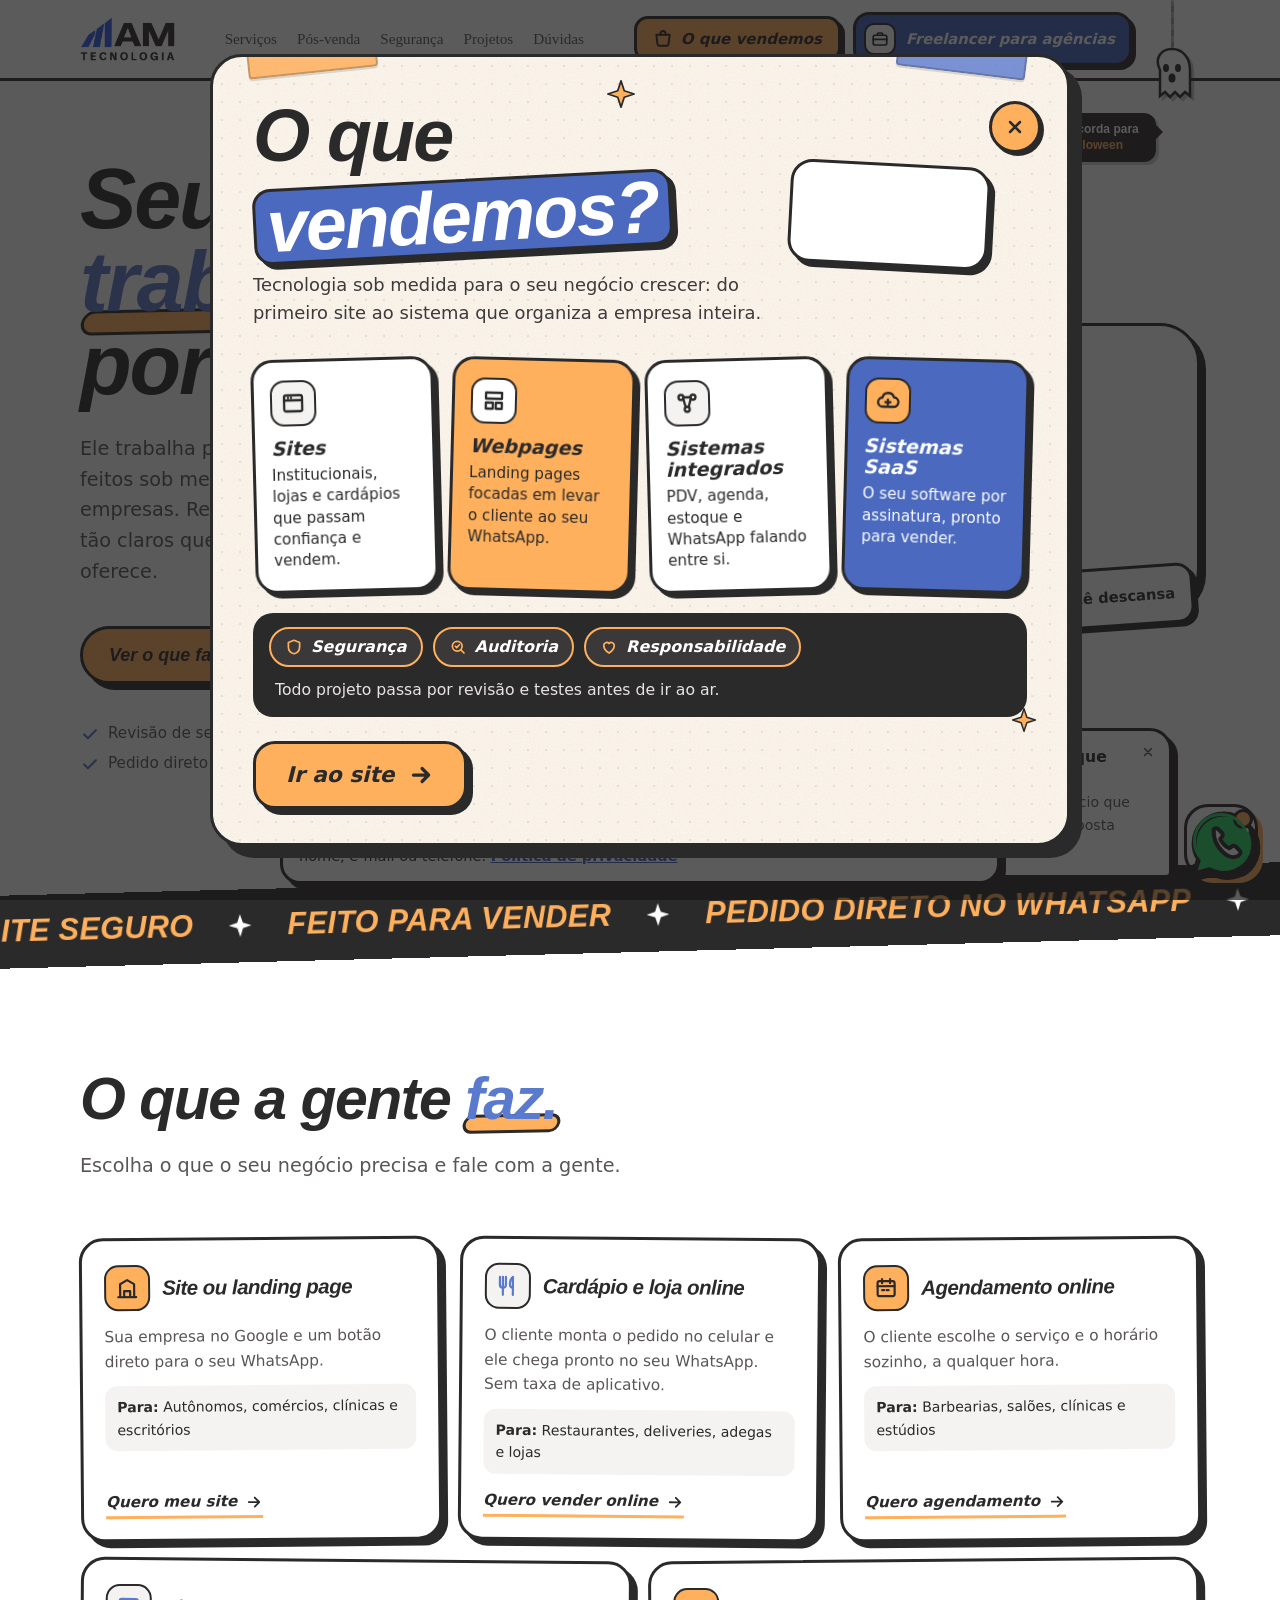
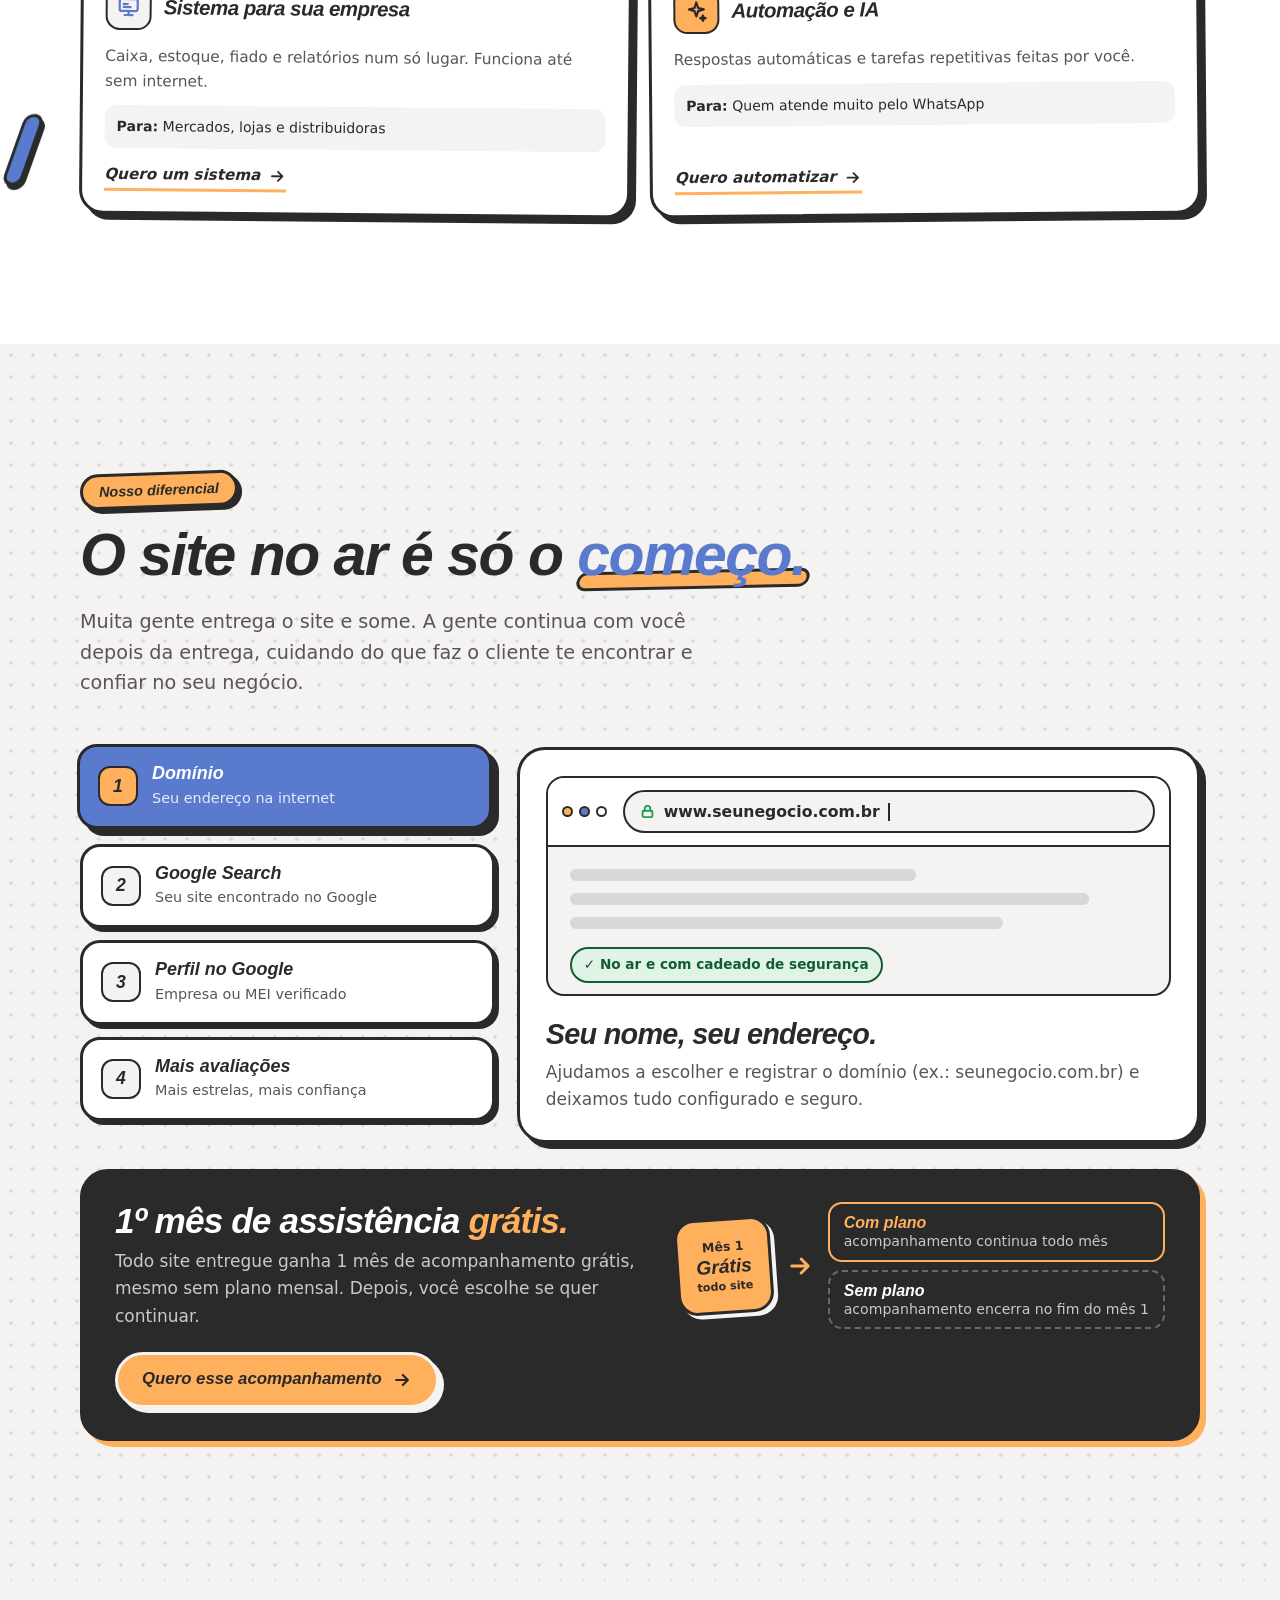
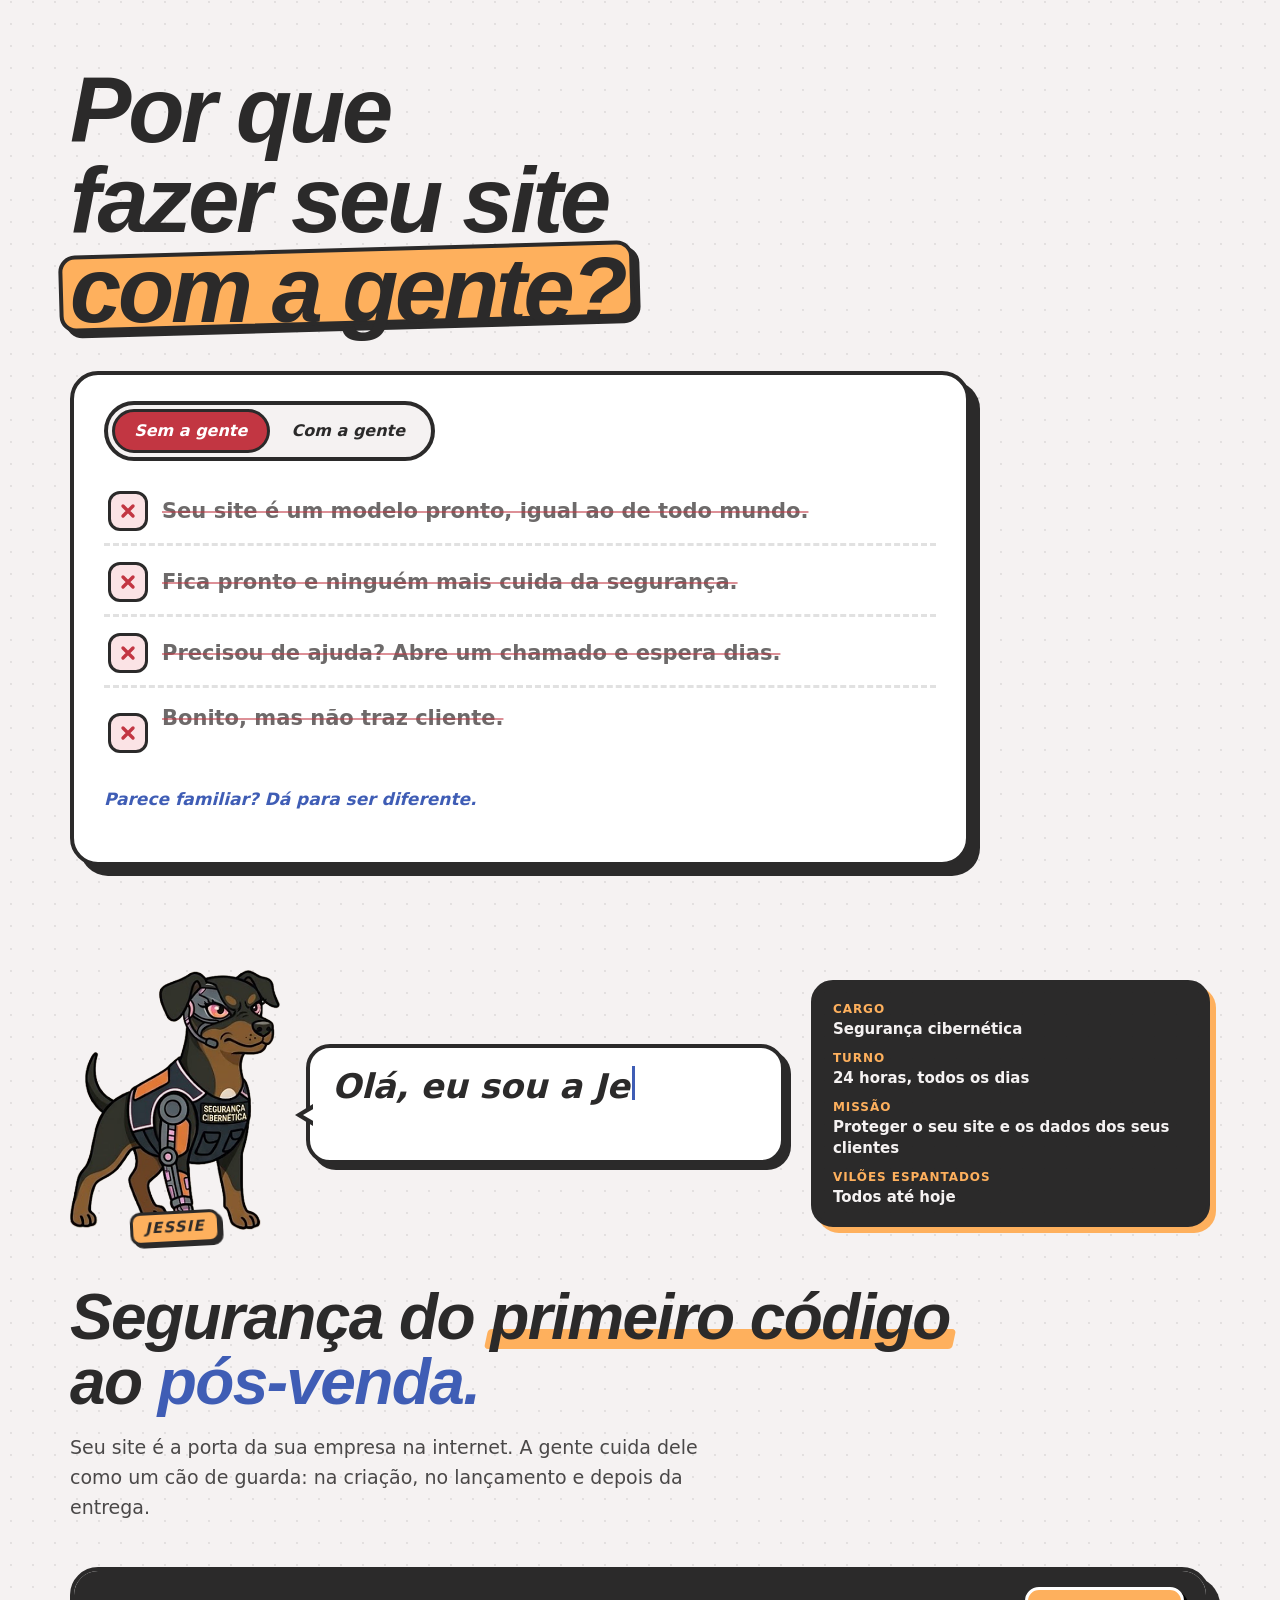
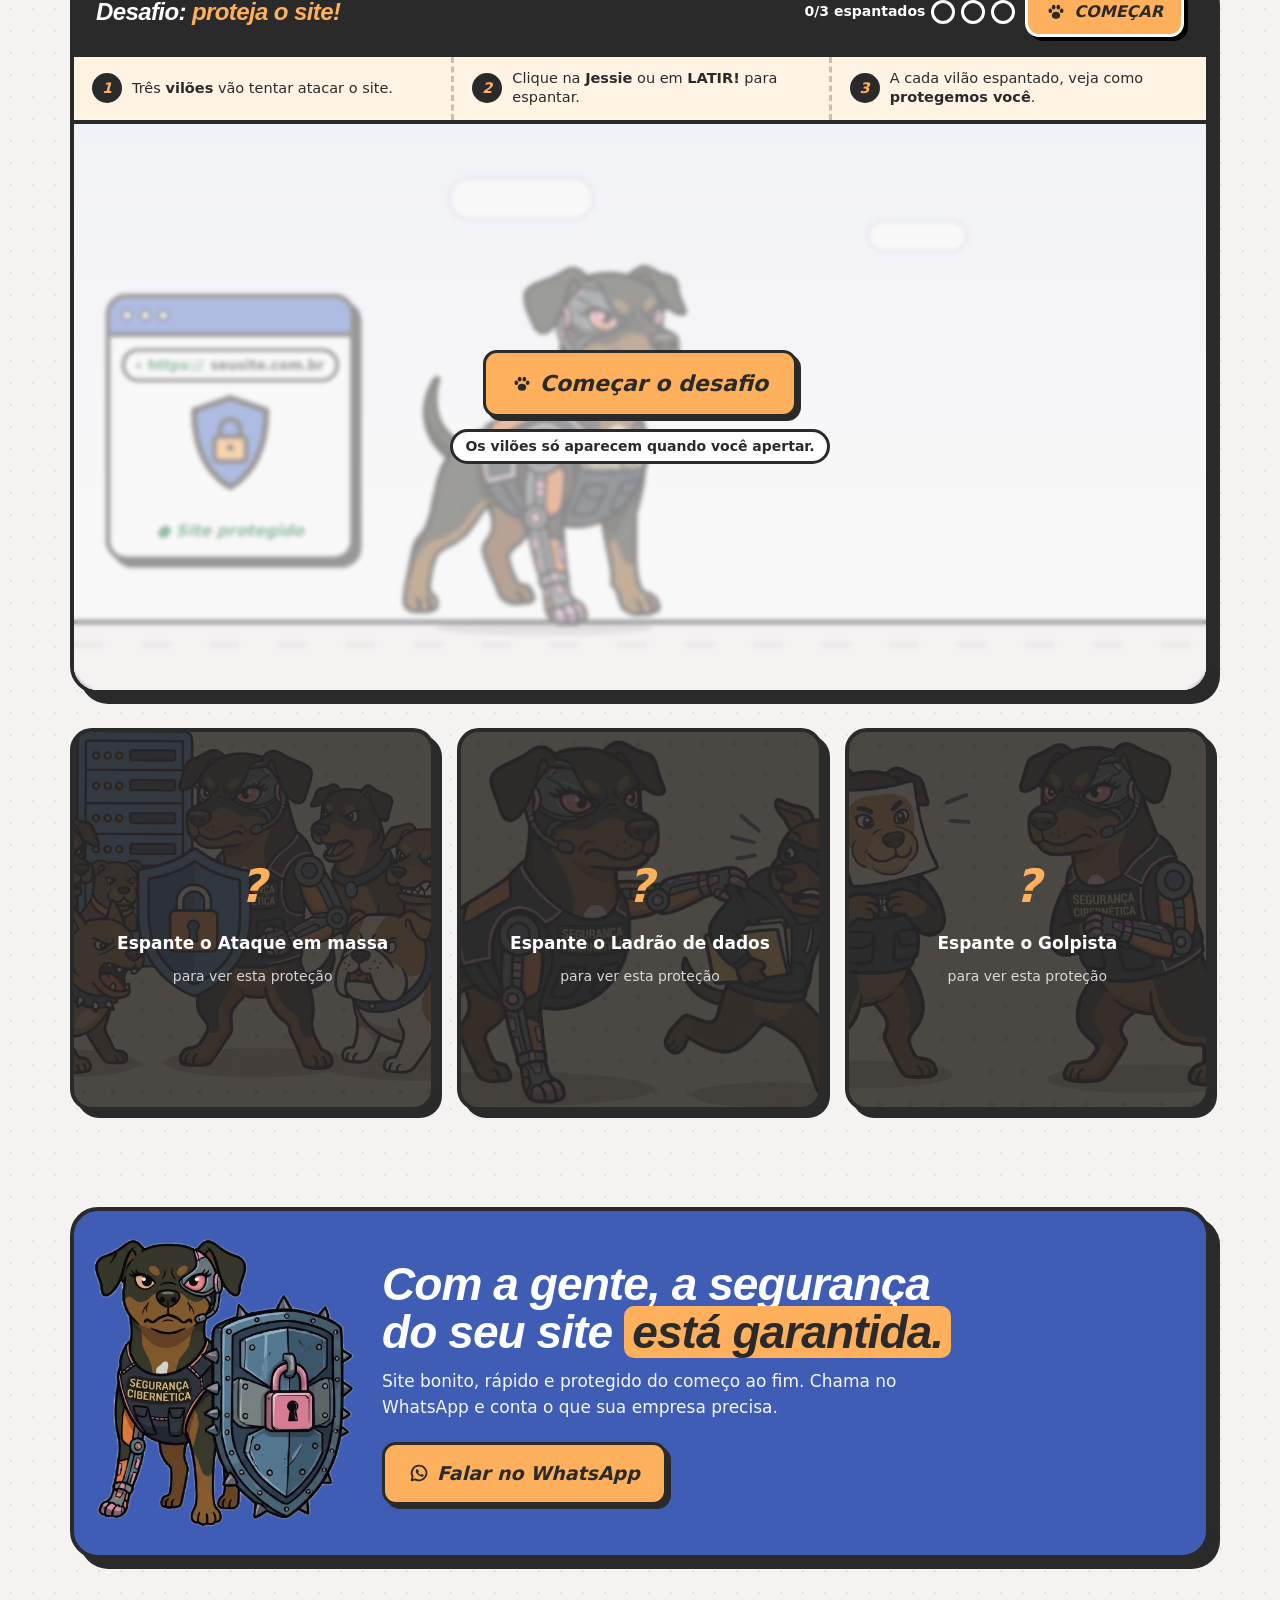
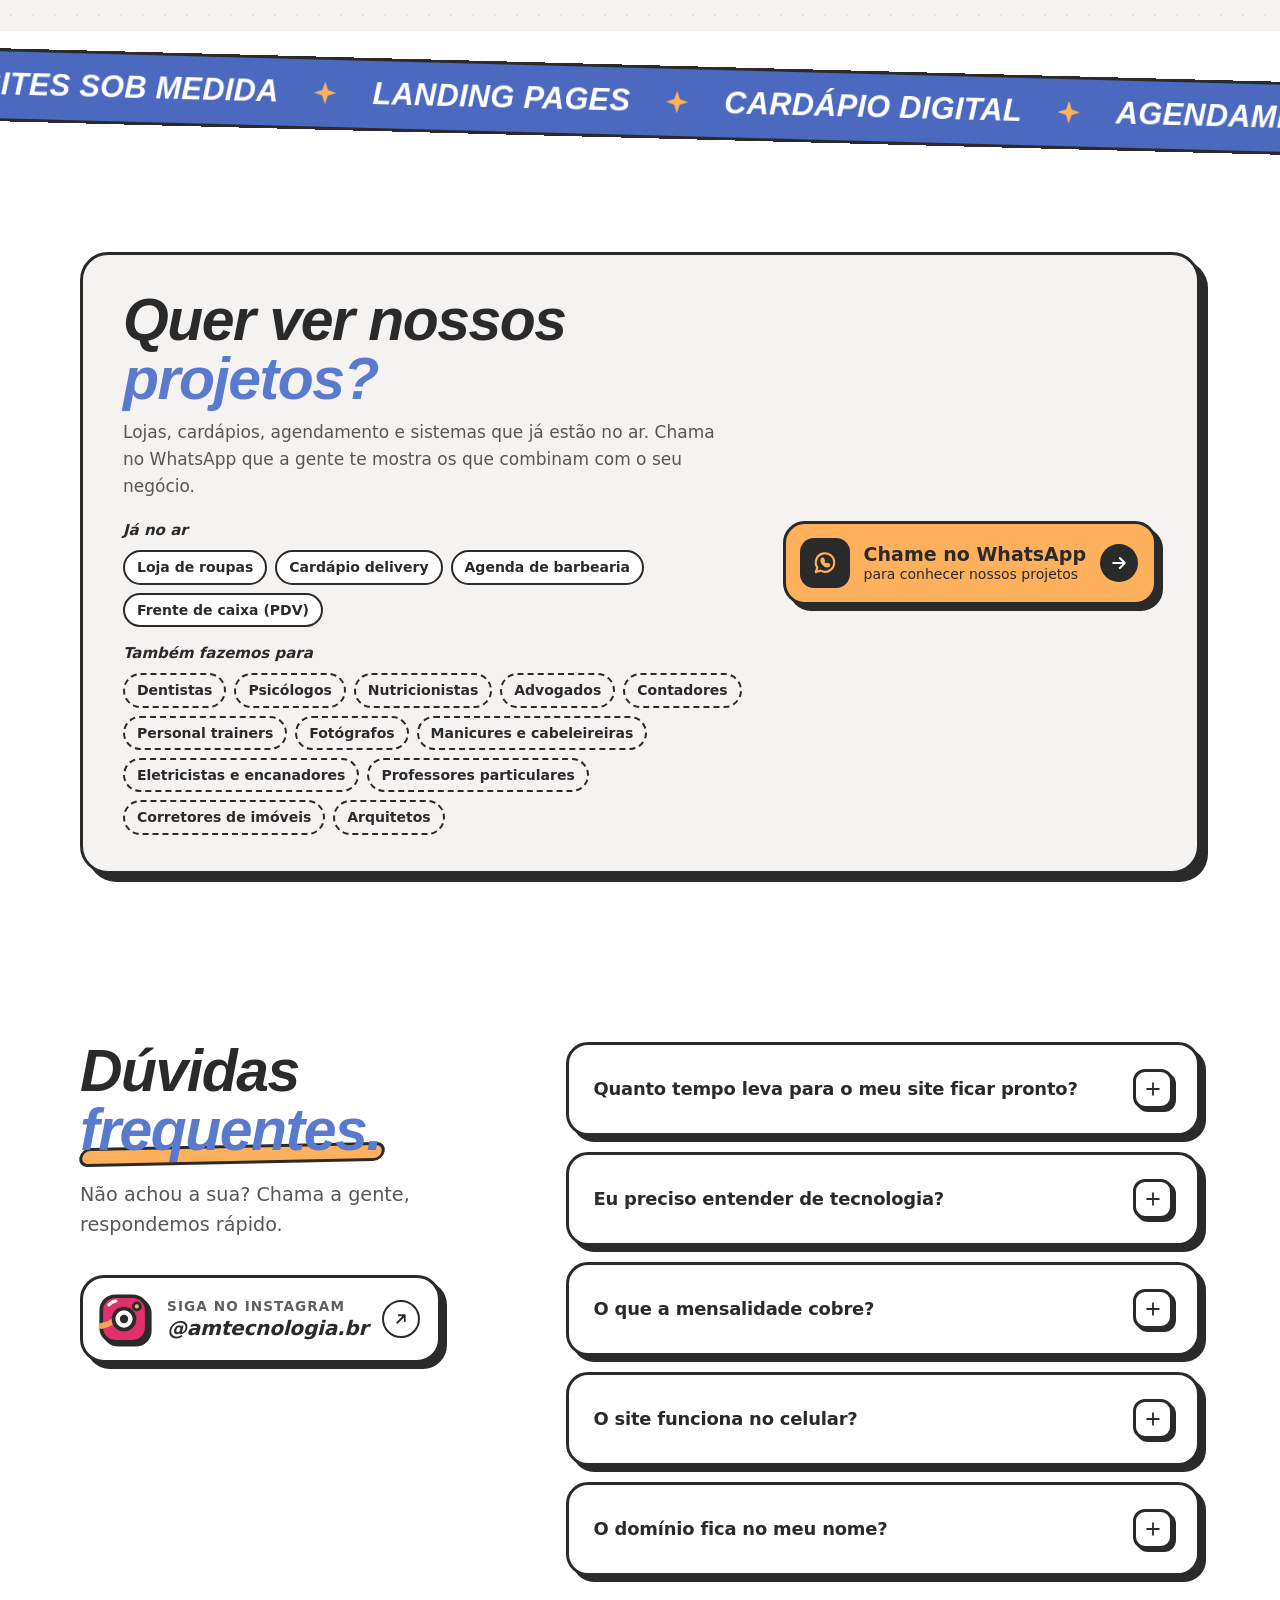
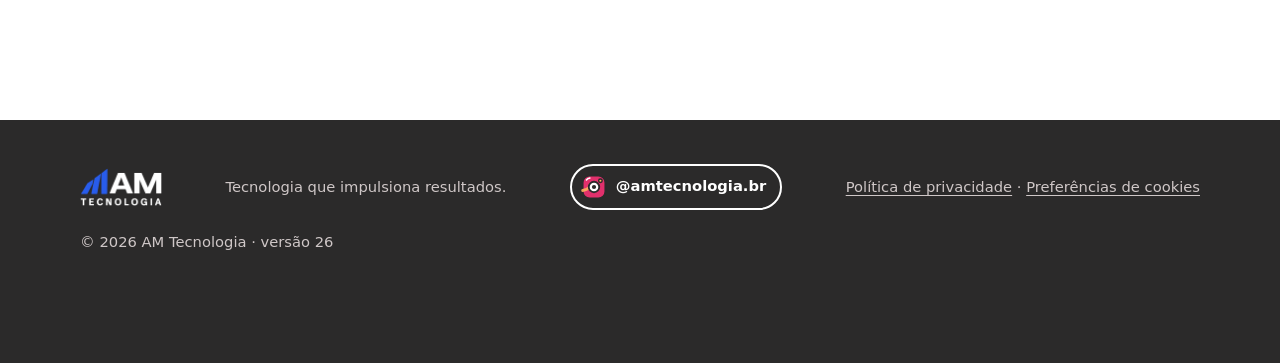
==== commit f4b8f061: "Adiciona camada de movimento: entradas com mola, cards, 2ª faixa e formas - assets/css/motion.css e " ====
--- a/index.html
+++ b/index.html
@@ -1430,6 +1430,7 @@
  return {load:load,track:track,choice:function(){return c;},set:function(v){c=v;try{localStorage.setItem('am-cookies',v);}catch(e){} if(v==='sim')load(); else if(on){gtag('consent','update',{analytics_storage:'denied'});location.reload();}}};
 })();
 </script>
+<link rel="stylesheet" href="assets/css/motion.css">
 </head>
 <body>
 
@@ -1710,6 +1711,8 @@
 </div>
 
 <!-- PROJETOS -->
+<div class="marquee mv-rev" aria-hidden="true"><div class="track"><span>Sites sob medida<svg viewBox="0 0 24 24" aria-hidden="true"><path d="M12 1.5 14.6 9.4 22.5 12 14.6 14.6 12 22.5 9.4 14.6 1.5 12 9.4 9.4Z" fill="currentColor"/></svg></span><span>Landing pages<svg viewBox="0 0 24 24" aria-hidden="true"><path d="M12 1.5 14.6 9.4 22.5 12 14.6 14.6 12 22.5 9.4 14.6 1.5 12 9.4 9.4Z" fill="currentColor"/></svg></span><span>Cardápio digital<svg viewBox="0 0 24 24" aria-hidden="true"><path d="M12 1.5 14.6 9.4 22.5 12 14.6 14.6 12 22.5 9.4 14.6 1.5 12 9.4 9.4Z" fill="currentColor"/></svg></span><span>Agendamento online<svg viewBox="0 0 24 24" aria-hidden="true"><path d="M12 1.5 14.6 9.4 22.5 12 14.6 14.6 12 22.5 9.4 14.6 1.5 12 9.4 9.4Z" fill="currentColor"/></svg></span><span>Sistemas<svg viewBox="0 0 24 24" aria-hidden="true"><path d="M12 1.5 14.6 9.4 22.5 12 14.6 14.6 12 22.5 9.4 14.6 1.5 12 9.4 9.4Z" fill="currentColor"/></svg></span><span>SaaS<svg viewBox="0 0 24 24" aria-hidden="true"><path d="M12 1.5 14.6 9.4 22.5 12 14.6 14.6 12 22.5 9.4 14.6 1.5 12 9.4 9.4Z" fill="currentColor"/></svg></span><span>Sites sob medida<svg viewBox="0 0 24 24" aria-hidden="true"><path d="M12 1.5 14.6 9.4 22.5 12 14.6 14.6 12 22.5 9.4 14.6 1.5 12 9.4 9.4Z" fill="currentColor"/></svg></span><span>Landing pages<svg viewBox="0 0 24 24" aria-hidden="true"><path d="M12 1.5 14.6 9.4 22.5 12 14.6 14.6 12 22.5 9.4 14.6 1.5 12 9.4 9.4Z" fill="currentColor"/></svg></span><span>Cardápio digital<svg viewBox="0 0 24 24" aria-hidden="true"><path d="M12 1.5 14.6 9.4 22.5 12 14.6 14.6 12 22.5 9.4 14.6 1.5 12 9.4 9.4Z" fill="currentColor"/></svg></span><span>Agendamento online<svg viewBox="0 0 24 24" aria-hidden="true"><path d="M12 1.5 14.6 9.4 22.5 12 14.6 14.6 12 22.5 9.4 14.6 1.5 12 9.4 9.4Z" fill="currentColor"/></svg></span><span>Sistemas<svg viewBox="0 0 24 24" aria-hidden="true"><path d="M12 1.5 14.6 9.4 22.5 12 14.6 14.6 12 22.5 9.4 14.6 1.5 12 9.4 9.4Z" fill="currentColor"/></svg></span><span>SaaS<svg viewBox="0 0 24 24" aria-hidden="true"><path d="M12 1.5 14.6 9.4 22.5 12 14.6 14.6 12 22.5 9.4 14.6 1.5 12 9.4 9.4Z" fill="currentColor"/></svg></span></div></div>
+
 <section class="projcta" id="projetos">
   <div class="wrap">
     <div class="pc-box">
@@ -2301,6 +2304,7 @@
 <div id="hw-bg" aria-hidden="true"><video muted loop playsinline preload="none" poster="assets/halloween/fundo-halloween.jpg"></video></div>
 <script src="assets/halloween/halloween.js" defer></script>
 <script src="assets/js/posvenda.js" defer></script>
+<script src="assets/js/motion.js" defer></script>
 <!-- =================== FIM TEMA HALLOWEEN =================== -->
 
 </body>
--- a/assets/css/motion.css
+++ b/assets/css/motion.css
@@ -0,0 +1,63 @@
+/* AM Tecnologia — camada de movimento (entradas com mola, cards, faixa, textura, formas)
+   Mobile primeiro. Tudo respeita prefers-reduced-motion. Sem degradê, sem neon. */
+:root{--spring:cubic-bezier(.3,1.6,.5,1)}
+
+/* ---------- textura de papel (grão fino, estático) ---------- */
+body:not(.hw):not(.dark)::after{
+  content:"";position:fixed;inset:0;z-index:4;pointer-events:none;opacity:.5;
+  background-image:url("data:image/svg+xml;utf8,<svg xmlns='http://www.w3.org/2000/svg' width='200' height='200'><filter id='n' x='0' y='0' width='100%' height='100%'><feTurbulence type='fractalNoise' baseFrequency='.9' numOctaves='2' stitchTiles='stitch'/><feColorMatrix values='0 0 0 0 .17  0 0 0 0 .16  0 0 0 0 .16  0 0 0 .075 0'/></filter><rect width='200' height='200' filter='url(%23n)'/></svg>");
+  background-size:200px 200px;
+}
+
+/* ---------- formas flutuantes (barras da marca + estrelas) ---------- */
+.mv-host{position:relative}
+.mv-host>.wrap{position:relative;z-index:1}
+.mv-shapes{position:absolute;inset:0;overflow:clip;pointer-events:none;z-index:0}
+.mv-shape{position:absolute;left:var(--x);top:var(--y);translate:0 var(--py,0px);will-change:translate}
+.mv-bar{display:block;width:var(--w,24px);height:var(--h,84px);background:var(--c,#FEB05D);border:3px solid #2B2A2A;border-radius:10px;box-shadow:4px 4px 0 #2B2A2A}
+.mv-star{display:block;width:var(--w,44px);height:var(--w,44px);color:var(--c,#5A7ACD)}
+.mv-star path{stroke:#2B2A2A;stroke-width:1.5;stroke-linejoin:round}
+@media (max-width:600px){.mv-shape{scale:.62}.mv-shape.lg{display:none}}
+@media (prefers-reduced-motion:no-preference){
+  .mv-bar{transform:skewX(-14deg) rotate(var(--r,0deg));animation:mvBar var(--d,6s) ease-in-out infinite alternate}
+  .mv-star{animation:mvStar var(--d,7s) ease-in-out infinite alternate}
+  @keyframes mvBar{to{transform:skewX(-14deg) rotate(calc(var(--r,0deg) + 7deg)) translateY(-14px)}}
+  @keyframes mvStar{from{transform:rotate(-8deg) scale(1)}to{transform:rotate(14deg) scale(1.12) translateY(-10px)}}
+}
+@media (prefers-reduced-motion:reduce){
+  .mv-bar{transform:skewX(-14deg) rotate(var(--r,0deg))}
+}
+
+/* ---------- entradas com mola ---------- */
+@media (prefers-reduced-motion:no-preference){
+  .rv,.mv{opacity:0;transform:translateY(52px) rotate(var(--mr,-2.5deg)) scale(.92);
+    transition:opacity .5s ease,transform 1s var(--spring)}
+  .rv.in,.mv.in{opacity:1;transform:none}
+  .mv{transition-delay:var(--md,0ms)}
+  @keyframes mvHero{from{opacity:0;transform:translateY(44px) rotate(-3deg) scale(.94)}to{opacity:1;transform:none}}
+  .hero h1,.hero .lead,.hero .acts,.hero .proof{animation:mvHero 1s var(--spring) both}
+  .hero h1{animation-delay:.05s}.hero .lead{animation-delay:.2s}
+  .hero .acts{animation-delay:.35s}.hero .proof{animation-delay:.5s}
+}
+.car-track .rv{opacity:1!important;transform:none!important;transition:none!important}
+
+/* ---------- cards: repouso inclinado, sombra que cresce, inclina com o ponteiro ---------- */
+.svcs .svc:nth-child(odd){--tilt:-.5deg}
+.svcs .svc:nth-child(even){--tilt:.5deg}
+.svc,.projcta .pc-box{rotate:var(--tilt,0deg)}
+@media (hover:hover) and (pointer:fine){
+  .svc,.projcta .pc-box{transition:transform .22s var(--pop),box-shadow .22s var(--pop),rotate .35s var(--spring)}
+  .svc:hover{transform:translate(-4px,-4px)}
+  .svc.is-tilt,.projcta .pc-box.is-tilt{rotate:calc(var(--nx,0)*1.8deg);box-shadow:calc(10px - var(--nx,0)*5px) calc(10px - var(--ny,0)*5px) 0 #2B2A2A}
+}
+@media (hover:none){
+  .svc,.projcta .pc-box{transition:transform .18s var(--pop),box-shadow .18s var(--pop)}
+  .svc:active,.projcta .pc-box:active{transform:translate(3px,3px);box-shadow:3px 3px 0 #2B2A2A}
+}
+
+/* ---------- 2ª faixa (contra-inclinada, sentido oposto) ---------- */
+.marquee.mv-rev{background:var(--blue-t,#4A69BF);color:#fff;transform:rotate(1.5deg);margin:clamp(14px,3vw,34px) -20px}
+.marquee.mv-rev svg{color:var(--or,#FEB05D)}
+.marquee.mv-rev .track{animation-direction:reverse}
+.marquee .track.mv-off{animation-play-state:paused}
+@media (prefers-reduced-motion:reduce){.marquee .track{animation:none}}
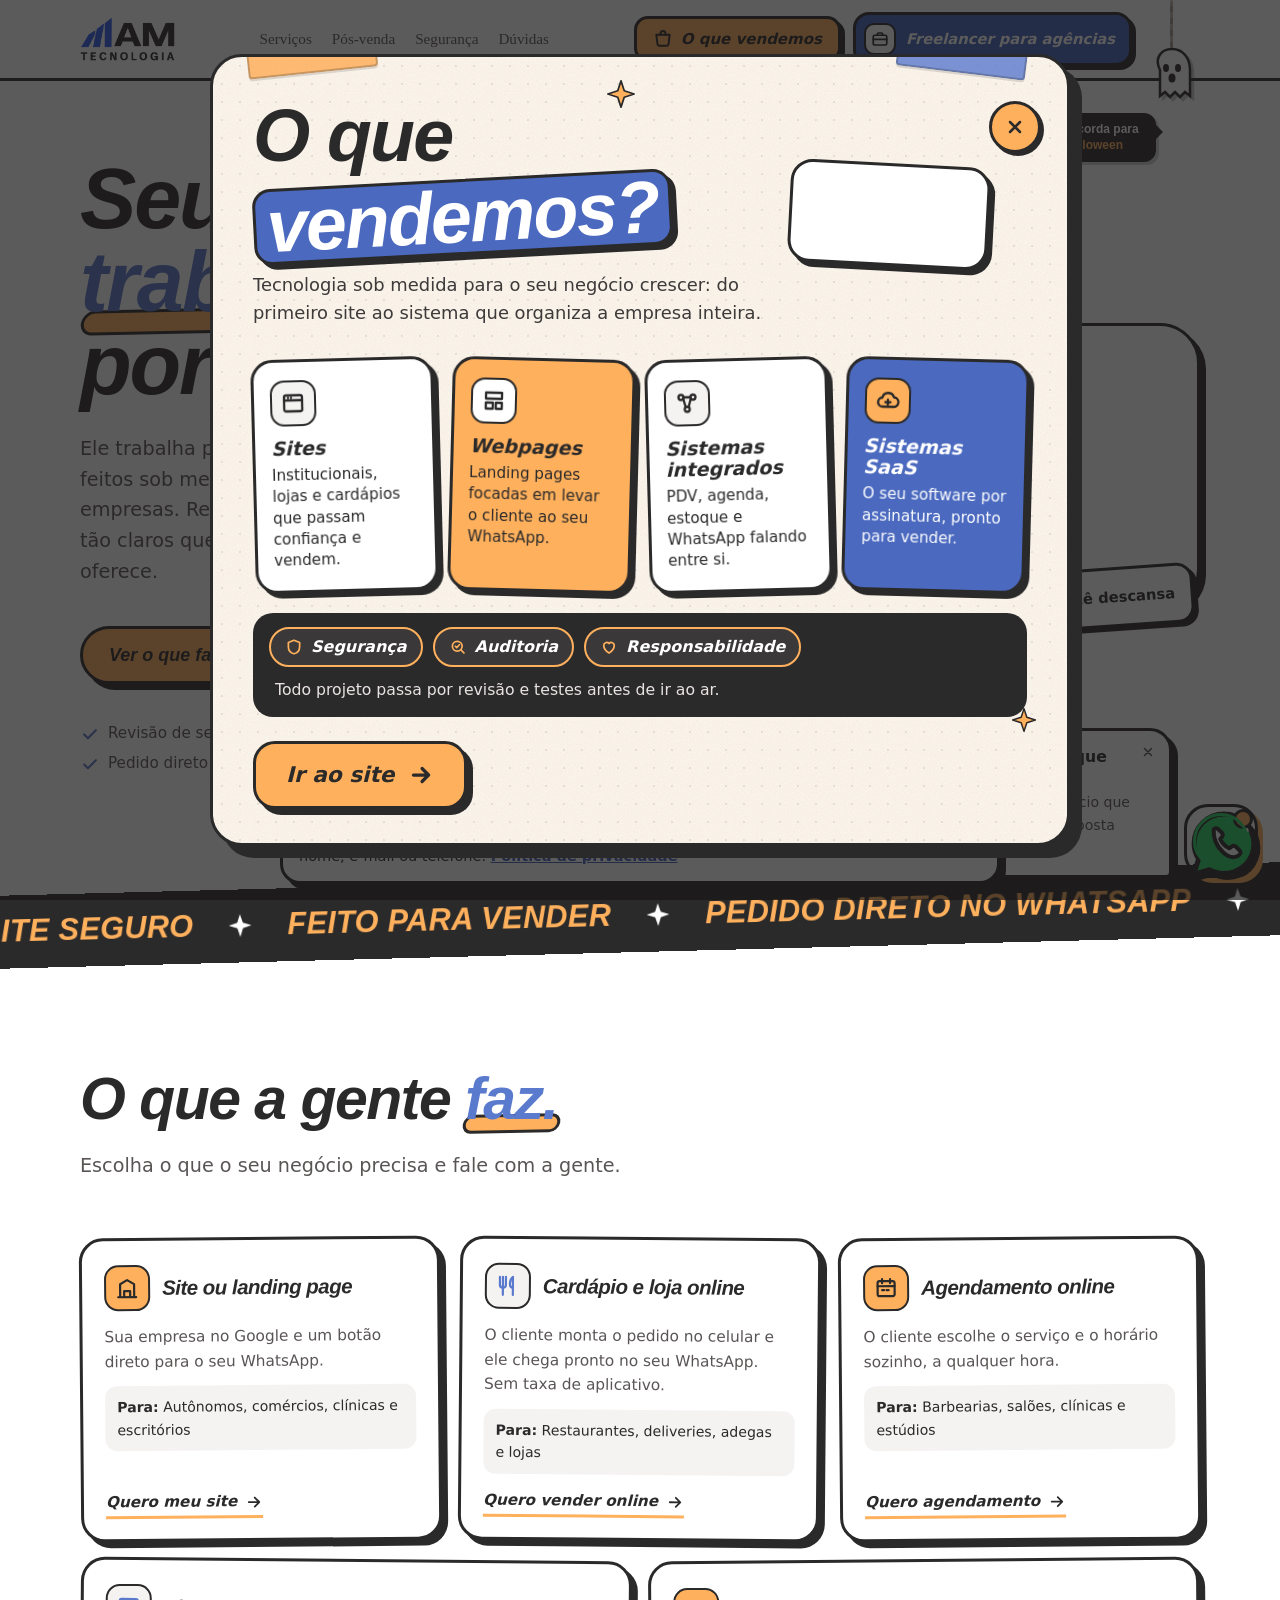
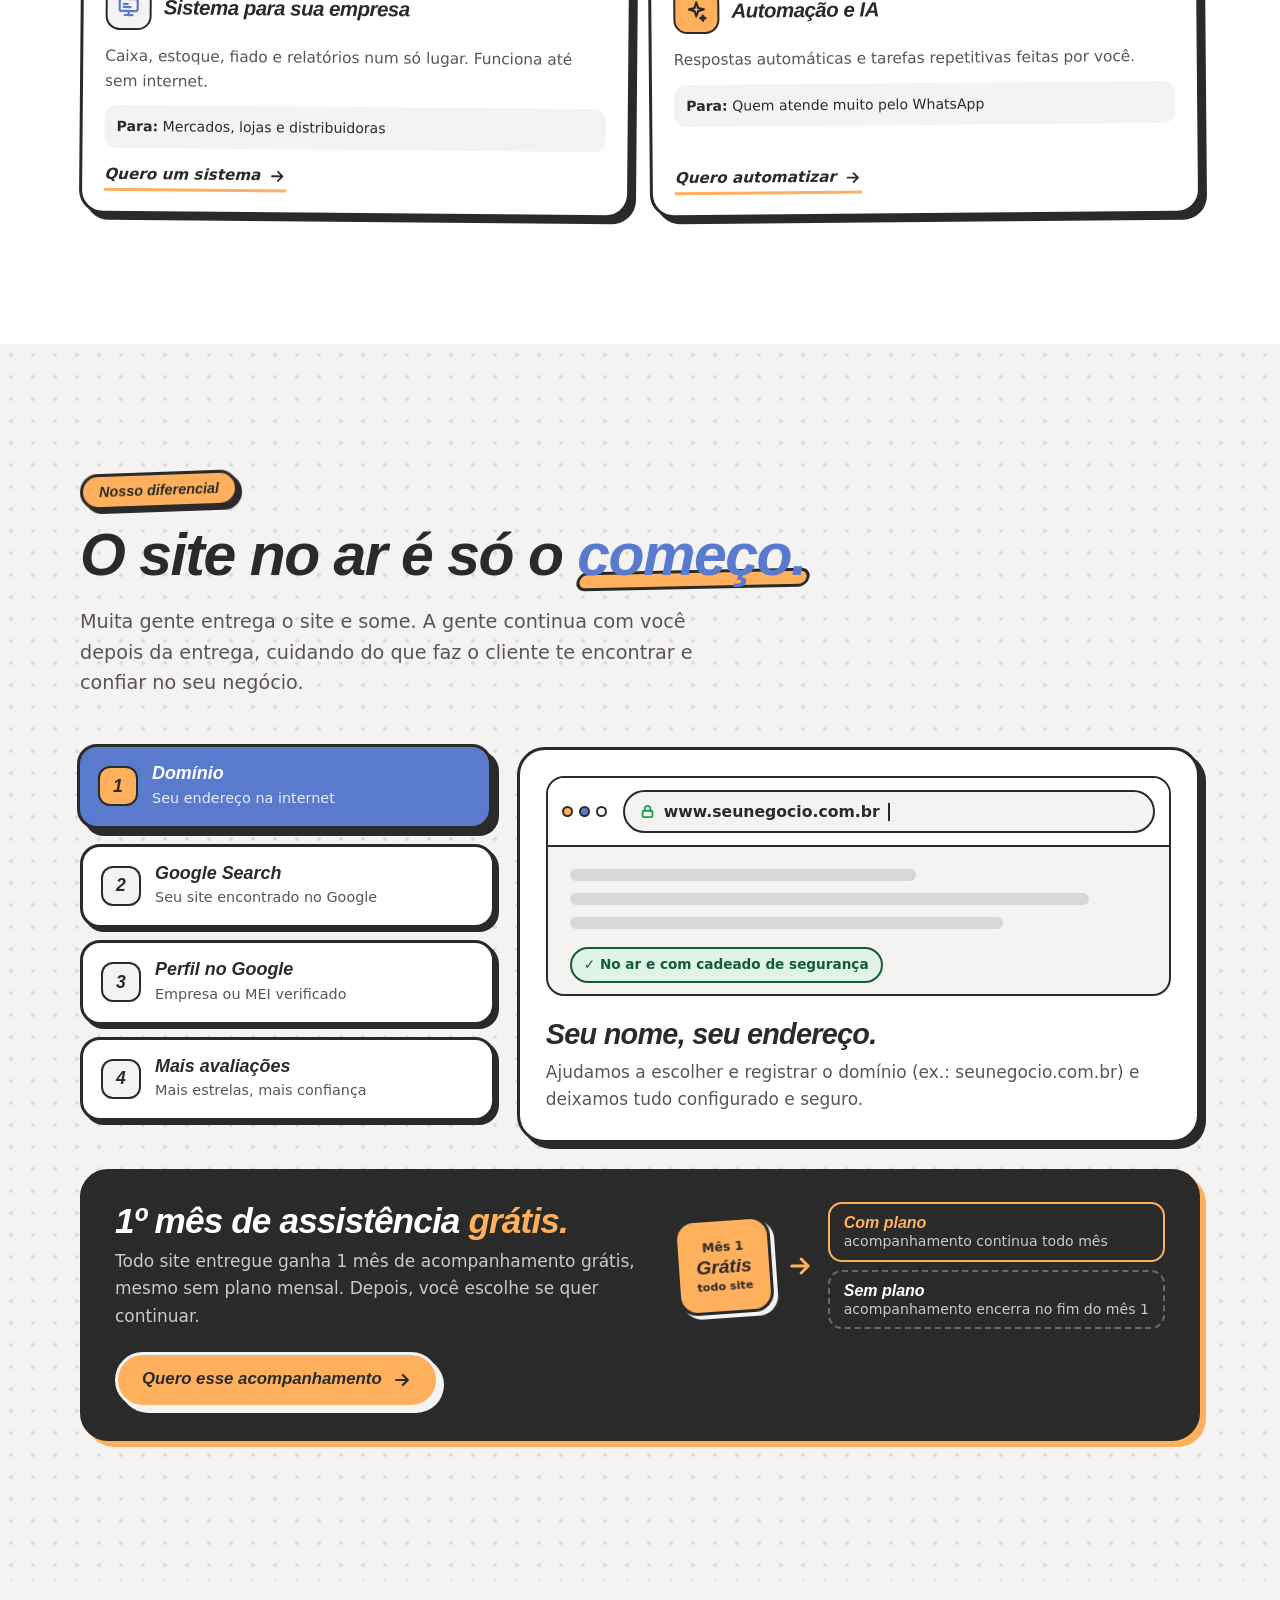
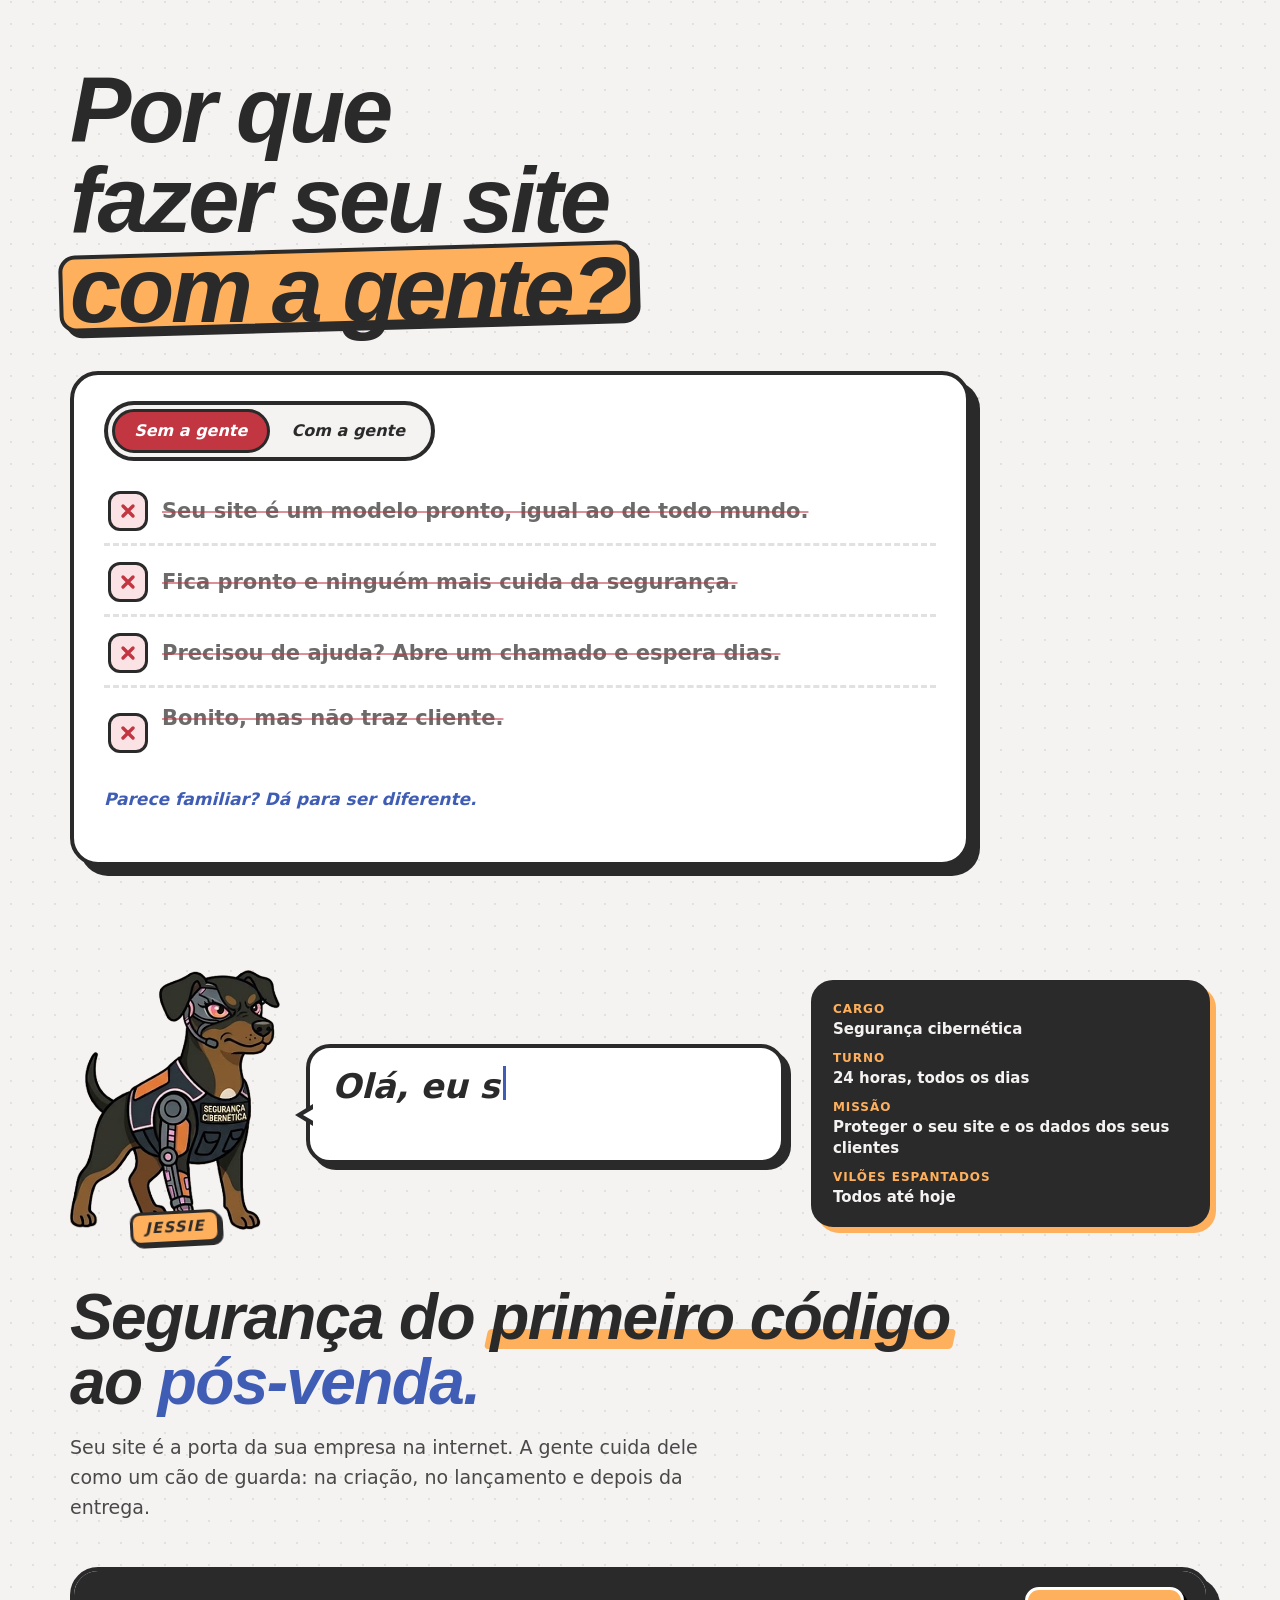
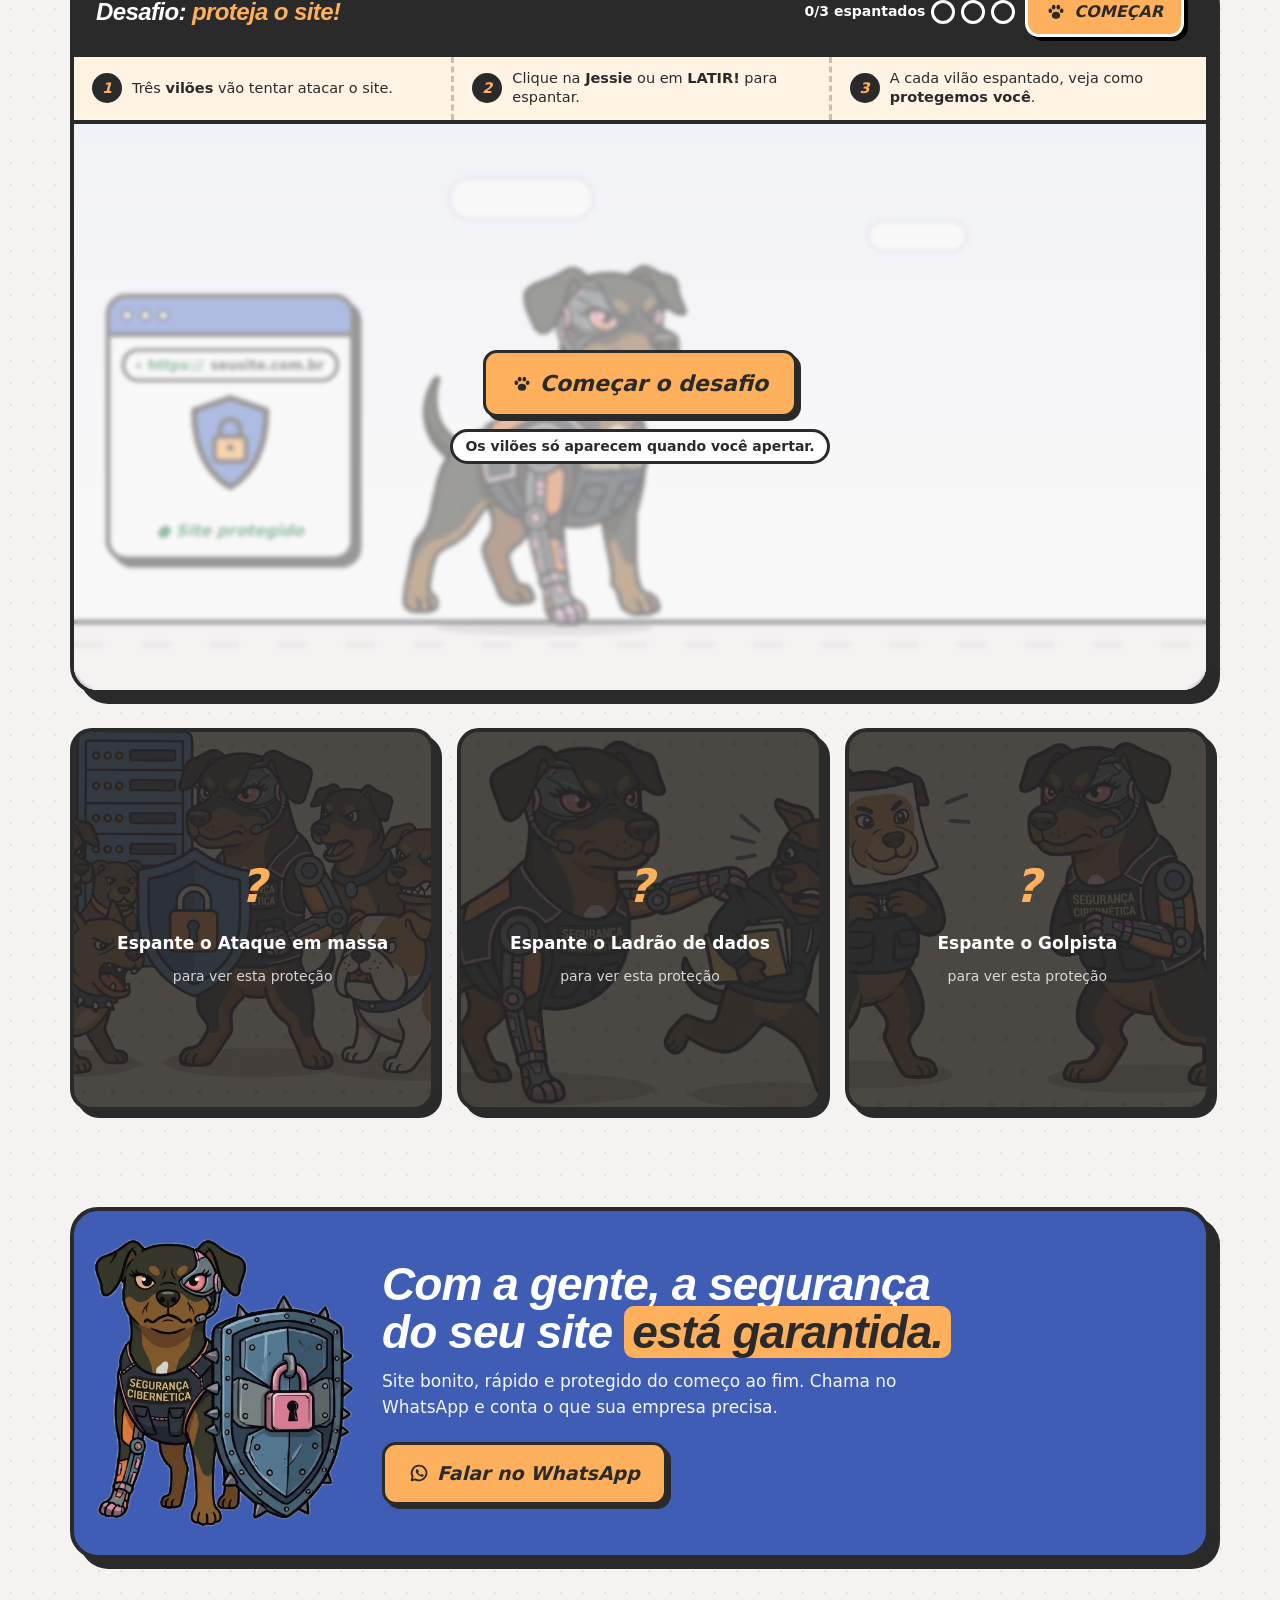
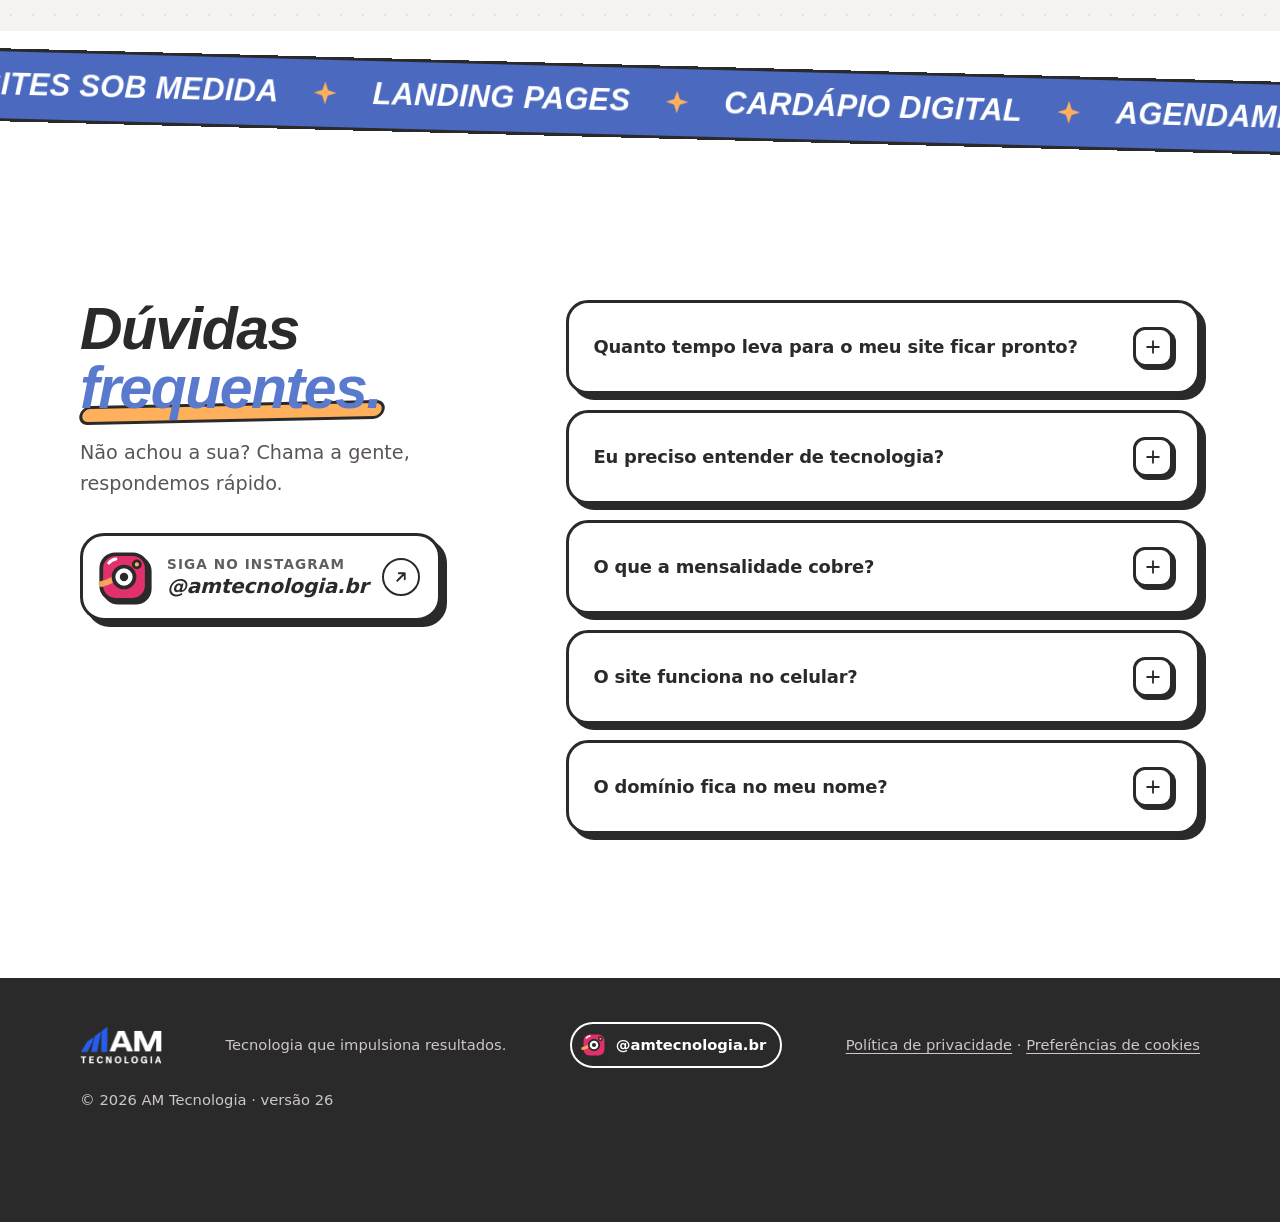
==== commit cf2d7d38: "Remove seção de projetos, corrige barra sobre o título e deixa o site mais leve - Remove a seção "Qu" ====
--- a/index.html
+++ b/index.html
@@ -1110,27 +1110,6 @@
 #amseg .flowart img{animation:none!important}
 #amseg .cta img{animation:none!important}
 /* bloco de projetos */
-.projcta{padding:80px 0 40px}
-.projcta .pc-box{display:grid;grid-template-columns:1.4fr auto;gap:32px;align-items:center;background:var(--soft);border:3px solid var(--ink);border-radius:28px;box-shadow:8px 8px 0 var(--ink);padding:36px 40px}
-.projcta h2{margin:0 0 10px}
-.projcta h2 span{color:var(--blue)}
-.projcta p{margin:0 0 18px;color:var(--ink-2);max-width:56ch}
-.pc-tags{list-style:none;margin:0;padding:0;display:flex;flex-wrap:wrap;gap:8px}
-.pc-tags li{border:2px solid var(--ink);border-radius:999px;padding:4px 12px;font-size:14px;font-weight:600;background:var(--white)}
-.pc-btn{display:flex;align-items:center;gap:14px;text-decoration:none;background:var(--or);color:#2B2A2A;border:3px solid #2B2A2A;border-radius:22px;padding:14px 16px 14px 14px;box-shadow:6px 6px 0 #2B2A2A;transition:transform .15s,box-shadow .15s}
-.pc-btn:hover{transform:translate(-2px,-2px);box-shadow:8px 8px 0 #2B2A2A}
-.pc-btn:active{transform:translate(3px,3px);box-shadow:2px 2px 0 #2B2A2A}
-.pc-ic{width:50px;height:50px;border-radius:14px;background:#2B2A2A;color:var(--or);display:grid;place-items:center;flex:none}
-.pc-ic svg{width:26px;height:26px}
-.pc-l{display:flex;flex-direction:column;line-height:1.2}
-.pc-l b{font-size:19px;font-weight:800}
-.pc-l small{font-size:14px}
-.pc-go{width:38px;height:38px;border-radius:50%;background:#2B2A2A;color:#fff;display:grid;place-items:center;flex:none}
-.pc-go svg{width:20px;height:20px;transition:transform .2s}
-.pc-btn:hover .pc-go svg{transform:translateX(3px)}
-body.dark .projcta .pc-box{background:#222121;box-shadow:8px 8px 0 #0f0e0e}
-body.dark .pc-tags li{background:#2c2b2b;border-color:#F5F2F2}
-@media (max-width:820px){.projcta .pc-box{grid-template-columns:1fr;padding:26px 22px}.pc-btn{justify-self:start}}
 
 .hero .acts .btn-ghost{background:var(--or);color:#2B2A2A;border:3px solid #2B2A2A;box-shadow:6px 6px 0 #2B2A2A;font-weight:800;font-style:italic;font-size:18px;padding:16px 26px;display:inline-flex;gap:10px;align-items:center;transition:transform .15s,box-shadow .15s}
 .hero .acts .btn-ghost:hover{transform:translate(-2px,-2px);box-shadow:8px 8px 0 #2B2A2A}
@@ -1192,8 +1171,6 @@
 @media (max-width:1000px){.svcs.svcs5{grid-template-columns:1fr 1fr}.svcs.svcs5 .svc,.svcs.svcs5 .svc:nth-child(4){grid-column:auto}.svcs.svcs5 .svc:nth-child(5){grid-column:1/-1}}
 @media (max-width:640px){.svcs.svcs5{grid-template-columns:1fr}.svcs.svcs5 .svc:nth-child(5){grid-column:auto}}
 /* projetos */
-.pc-lbl{margin:14px 0 8px!important;font-weight:800;font-style:italic;font-size:15px;color:var(--ink)!important}
-.pc-tags.pc-more li{background:transparent;border-style:dashed}
 /* Jessie: balão ao lado e ficha à direita */
 #amseg .jessie{grid-template-columns:auto minmax(0,1.2fr) minmax(0,1fr);max-width:none;align-items:center}
 #amseg .j-card{margin:0;background:#2B2A2A;color:#F5F2F2;border:4px solid #2B2A2A;border-radius:22px;box-shadow:6px 6px 0 var(--orange);padding:16px 18px;display:grid;gap:10px;opacity:0;transform:translateY(12px);transition:opacity .4s 1.4s,transform .6s cubic-bezier(.16,1,.3,1) 1.4s}
@@ -1441,7 +1418,6 @@
       <a href="#servicos">Serviços</a>
       <a href="#pos-venda">Pós-venda</a>
       <a href="#seguranca">Segurança</a>
-      <a href="#projetos">Projetos</a>
       <a href="#duvidas">Dúvidas</a>
     </nav>
     <div class="tools"><button class="sell-btn" type="button" data-hopen aria-haspopup="dialog"><svg viewBox="0 0 24 24" fill="none" stroke="currentColor" stroke-width="2.4" stroke-linecap="round" stroke-linejoin="round" aria-hidden="true"><path d="M4 7h16l-1.4 11.2A2 2 0 0 1 16.6 20H7.4a2 2 0 0 1-2-1.8L4 7Z"/><path d="M9 7V5.5a3 3 0 0 1 6 0V7"/></svg><span class="sb-l">O que vendemos</span></button><button class="agency-btn" type="button" id="agencyOpen" aria-haspopup="dialog"><i><svg viewBox="0 0 24 24" fill="none" stroke="currentColor" stroke-width="2.3" stroke-linecap="round" stroke-linejoin="round" aria-hidden="true"><rect x="3" y="7" width="18" height="13" rx="2"/><path d="M8.5 7V5.5A1.5 1.5 0 0 1 10 4h4a1.5 1.5 0 0 1 1.5 1.5V7M3 12.5h18"/></svg></i><span class="long">Freelancer para agências</span><span class="short">Agências</span></button>
@@ -1712,23 +1688,6 @@
 
 <!-- PROJETOS -->
 <div class="marquee mv-rev" aria-hidden="true"><div class="track"><span>Sites sob medida<svg viewBox="0 0 24 24" aria-hidden="true"><path d="M12 1.5 14.6 9.4 22.5 12 14.6 14.6 12 22.5 9.4 14.6 1.5 12 9.4 9.4Z" fill="currentColor"/></svg></span><span>Landing pages<svg viewBox="0 0 24 24" aria-hidden="true"><path d="M12 1.5 14.6 9.4 22.5 12 14.6 14.6 12 22.5 9.4 14.6 1.5 12 9.4 9.4Z" fill="currentColor"/></svg></span><span>Cardápio digital<svg viewBox="0 0 24 24" aria-hidden="true"><path d="M12 1.5 14.6 9.4 22.5 12 14.6 14.6 12 22.5 9.4 14.6 1.5 12 9.4 9.4Z" fill="currentColor"/></svg></span><span>Agendamento online<svg viewBox="0 0 24 24" aria-hidden="true"><path d="M12 1.5 14.6 9.4 22.5 12 14.6 14.6 12 22.5 9.4 14.6 1.5 12 9.4 9.4Z" fill="currentColor"/></svg></span><span>Sistemas<svg viewBox="0 0 24 24" aria-hidden="true"><path d="M12 1.5 14.6 9.4 22.5 12 14.6 14.6 12 22.5 9.4 14.6 1.5 12 9.4 9.4Z" fill="currentColor"/></svg></span><span>SaaS<svg viewBox="0 0 24 24" aria-hidden="true"><path d="M12 1.5 14.6 9.4 22.5 12 14.6 14.6 12 22.5 9.4 14.6 1.5 12 9.4 9.4Z" fill="currentColor"/></svg></span><span>Sites sob medida<svg viewBox="0 0 24 24" aria-hidden="true"><path d="M12 1.5 14.6 9.4 22.5 12 14.6 14.6 12 22.5 9.4 14.6 1.5 12 9.4 9.4Z" fill="currentColor"/></svg></span><span>Landing pages<svg viewBox="0 0 24 24" aria-hidden="true"><path d="M12 1.5 14.6 9.4 22.5 12 14.6 14.6 12 22.5 9.4 14.6 1.5 12 9.4 9.4Z" fill="currentColor"/></svg></span><span>Cardápio digital<svg viewBox="0 0 24 24" aria-hidden="true"><path d="M12 1.5 14.6 9.4 22.5 12 14.6 14.6 12 22.5 9.4 14.6 1.5 12 9.4 9.4Z" fill="currentColor"/></svg></span><span>Agendamento online<svg viewBox="0 0 24 24" aria-hidden="true"><path d="M12 1.5 14.6 9.4 22.5 12 14.6 14.6 12 22.5 9.4 14.6 1.5 12 9.4 9.4Z" fill="currentColor"/></svg></span><span>Sistemas<svg viewBox="0 0 24 24" aria-hidden="true"><path d="M12 1.5 14.6 9.4 22.5 12 14.6 14.6 12 22.5 9.4 14.6 1.5 12 9.4 9.4Z" fill="currentColor"/></svg></span><span>SaaS<svg viewBox="0 0 24 24" aria-hidden="true"><path d="M12 1.5 14.6 9.4 22.5 12 14.6 14.6 12 22.5 9.4 14.6 1.5 12 9.4 9.4Z" fill="currentColor"/></svg></span></div></div>
-
-<section class="projcta" id="projetos">
-  <div class="wrap">
-    <div class="pc-box">
-      <div class="pc-txt">
-        <h2>Quer ver nossos <span>projetos?</span></h2>
-        <p>Lojas, cardápios, agendamento e sistemas que já estão no ar. Chama no WhatsApp que a gente te mostra os que combinam com o seu negócio.</p>
-        <p class="pc-lbl">Já no ar</p><ul class="pc-tags"><li>Loja de roupas</li><li>Cardápio delivery</li><li>Agenda de barbearia</li><li>Frente de caixa (PDV)</li></ul><p class="pc-lbl">Também fazemos para</p><ul class="pc-tags pc-more"><li>Dentistas</li><li>Psicólogos</li><li>Nutricionistas</li><li>Advogados</li><li>Contadores</li><li>Personal trainers</li><li>Fotógrafos</li><li>Manicures e cabeleireiras</li><li>Eletricistas e encanadores</li><li>Professores particulares</li><li>Corretores de imóveis</li><li>Arquitetos</li></ul>
-      </div>
-      <a class="pc-btn" data-wa="Olá! Vim pelo site da AM Tecnologia e quero conhecer os projetos de vocês." href="#">
-        <span class="pc-ic"><svg viewBox="0 0 24 24" fill="none" stroke="currentColor" stroke-width="2" stroke-linecap="round" stroke-linejoin="round" aria-hidden="true"><path d="M20.5 11.6a8.5 8.5 0 0 1-12.6 7.4L3.5 20.4l1.4-4.2A8.5 8.5 0 1 1 20.5 11.6Z"/><path d="M9 8.6c.2-.5.6-.6 1-.6.5 0 .7.9 1 1.6.1.3 0 .6-.3.9l-.4.4c.5 1.1 1.4 2 2.6 2.6l.4-.4c.3-.3.6-.4.9-.3.7.3 1.6.5 1.6 1 0 .4-.1.8-.6 1-1.2.6-3 .1-4.6-1.5S8.4 9.8 9 8.6Z"/></svg></span>
-        <span class="pc-l"><b>Chame no WhatsApp</b><small>para conhecer nossos projetos</small></span>
-        <span class="pc-go"><svg viewBox="0 0 24 24" fill="none" stroke="currentColor" stroke-width="2.4" stroke-linecap="round" stroke-linejoin="round" aria-hidden="true"><path d="M5 12h13M13 6l6 6-6 6"/></svg></span>
-      </a>
-    </div>
-  </div>
-</section>
 
 <!-- DÚVIDAS -->
 <section class="faq" id="duvidas">
--- a/assets/css/motion.css
+++ b/assets/css/motion.css
@@ -1,58 +1,38 @@
-/* AM Tecnologia — camada de movimento (entradas com mola, cards, faixa, textura, formas)
-   Mobile primeiro. Tudo respeita prefers-reduced-motion. Sem degradê, sem neon. */
+/* AM Tecnologia — camada de movimento leve (só transform/opacity; sem blur, sem camadas fixas).
+   Respeita prefers-reduced-motion. Sem degradê, sem neon. */
 :root{--spring:cubic-bezier(.3,1.6,.5,1)}
 
-/* ---------- textura de papel (grão fino, estático) ---------- */
-body:not(.hw):not(.dark)::after{
-  content:"";position:fixed;inset:0;z-index:4;pointer-events:none;opacity:.5;
-  background-image:url("data:image/svg+xml;utf8,<svg xmlns='http://www.w3.org/2000/svg' width='200' height='200'><filter id='n' x='0' y='0' width='100%' height='100%'><feTurbulence type='fractalNoise' baseFrequency='.9' numOctaves='2' stitchTiles='stitch'/><feColorMatrix values='0 0 0 0 .17  0 0 0 0 .16  0 0 0 0 .16  0 0 0 .075 0'/></filter><rect width='200' height='200' filter='url(%23n)'/></svg>");
-  background-size:200px 200px;
-}
+/* cabeçalho fixo sem blur (backdrop-filter pesa a rolagem no celular) */
+.top{-webkit-backdrop-filter:none;backdrop-filter:none}
+body:not(.dark) .top{background:#fff}
 
-/* ---------- formas flutuantes (barras da marca + estrelas) ---------- */
-.mv-host{position:relative}
-.mv-host>.wrap{position:relative;z-index:1}
-.mv-shapes{position:absolute;inset:0;overflow:clip;pointer-events:none;z-index:0}
-.mv-shape{position:absolute;left:var(--x);top:var(--y);translate:0 var(--py,0px);will-change:translate}
-.mv-bar{display:block;width:var(--w,24px);height:var(--h,84px);background:var(--c,#FEB05D);border:3px solid #2B2A2A;border-radius:10px;box-shadow:4px 4px 0 #2B2A2A}
-.mv-star{display:block;width:var(--w,44px);height:var(--w,44px);color:var(--c,#5A7ACD)}
-.mv-star path{stroke:#2B2A2A;stroke-width:1.5;stroke-linejoin:round}
-@media (max-width:600px){.mv-shape{scale:.62}.mv-shape.lg{display:none}}
-@media (prefers-reduced-motion:no-preference){
-  .mv-bar{transform:skewX(-14deg) rotate(var(--r,0deg));animation:mvBar var(--d,6s) ease-in-out infinite alternate}
-  .mv-star{animation:mvStar var(--d,7s) ease-in-out infinite alternate}
-  @keyframes mvBar{to{transform:skewX(-14deg) rotate(calc(var(--r,0deg) + 7deg)) translateY(-14px)}}
-  @keyframes mvStar{from{transform:rotate(-8deg) scale(1)}to{transform:rotate(14deg) scale(1.12) translateY(-10px)}}
-}
-@media (prefers-reduced-motion:reduce){
-  .mv-bar{transform:skewX(-14deg) rotate(var(--r,0deg))}
-}
+/* animações infinitas pausam quando a seção está fora da tela */
+.mv-paused,.mv-paused *{animation-play-state:paused!important}
 
 /* ---------- entradas com mola ---------- */
 @media (prefers-reduced-motion:no-preference){
-  .rv,.mv{opacity:0;transform:translateY(52px) rotate(var(--mr,-2.5deg)) scale(.92);
-    transition:opacity .5s ease,transform 1s var(--spring)}
+  .rv,.mv{opacity:0;transform:translateY(40px) rotate(var(--mr,-2deg)) scale(.94);
+    transition:opacity .45s ease,transform .8s var(--spring)}
   .rv.in,.mv.in{opacity:1;transform:none}
   .mv{transition-delay:var(--md,0ms)}
-  @keyframes mvHero{from{opacity:0;transform:translateY(44px) rotate(-3deg) scale(.94)}to{opacity:1;transform:none}}
-  .hero h1,.hero .lead,.hero .acts,.hero .proof{animation:mvHero 1s var(--spring) both}
-  .hero h1{animation-delay:.05s}.hero .lead{animation-delay:.2s}
-  .hero .acts{animation-delay:.35s}.hero .proof{animation-delay:.5s}
+  @keyframes mvHero{from{opacity:0;transform:translateY(36px) rotate(-2deg) scale(.96)}to{opacity:1;transform:none}}
+  .hero h1,.hero .lead,.hero .acts,.hero .proof{animation:mvHero .8s var(--spring) both}
+  .hero h1{animation-delay:.05s}.hero .lead{animation-delay:.15s}
+  .hero .acts{animation-delay:.25s}.hero .proof{animation-delay:.35s}
 }
 .car-track .rv{opacity:1!important;transform:none!important;transition:none!important}
 
-/* ---------- cards: repouso inclinado, sombra que cresce, inclina com o ponteiro ---------- */
+/* ---------- cards: repouso inclinado e sombra que cresce ---------- */
 .svcs .svc:nth-child(odd){--tilt:-.5deg}
 .svcs .svc:nth-child(even){--tilt:.5deg}
-.svc,.projcta .pc-box{rotate:var(--tilt,0deg)}
+.svc{rotate:var(--tilt,0deg)}
 @media (hover:hover) and (pointer:fine){
-  .svc,.projcta .pc-box{transition:transform .22s var(--pop),box-shadow .22s var(--pop),rotate .35s var(--spring)}
-  .svc:hover{transform:translate(-4px,-4px)}
-  .svc.is-tilt,.projcta .pc-box.is-tilt{rotate:calc(var(--nx,0)*1.8deg);box-shadow:calc(10px - var(--nx,0)*5px) calc(10px - var(--ny,0)*5px) 0 #2B2A2A}
+  .svc{transition:transform .22s var(--pop),box-shadow .22s var(--pop),rotate .3s var(--spring)}
+  .svc:hover{transform:translate(-4px,-4px);rotate:0deg}
 }
 @media (hover:none){
-  .svc,.projcta .pc-box{transition:transform .18s var(--pop),box-shadow .18s var(--pop)}
-  .svc:active,.projcta .pc-box:active{transform:translate(3px,3px);box-shadow:3px 3px 0 #2B2A2A}
+  .svc{transition:transform .18s var(--pop),box-shadow .18s var(--pop)}
+  .svc:active{transform:translate(3px,3px);box-shadow:3px 3px 0 #2B2A2A}
 }
 
 /* ---------- 2ª faixa (contra-inclinada, sentido oposto) ---------- */
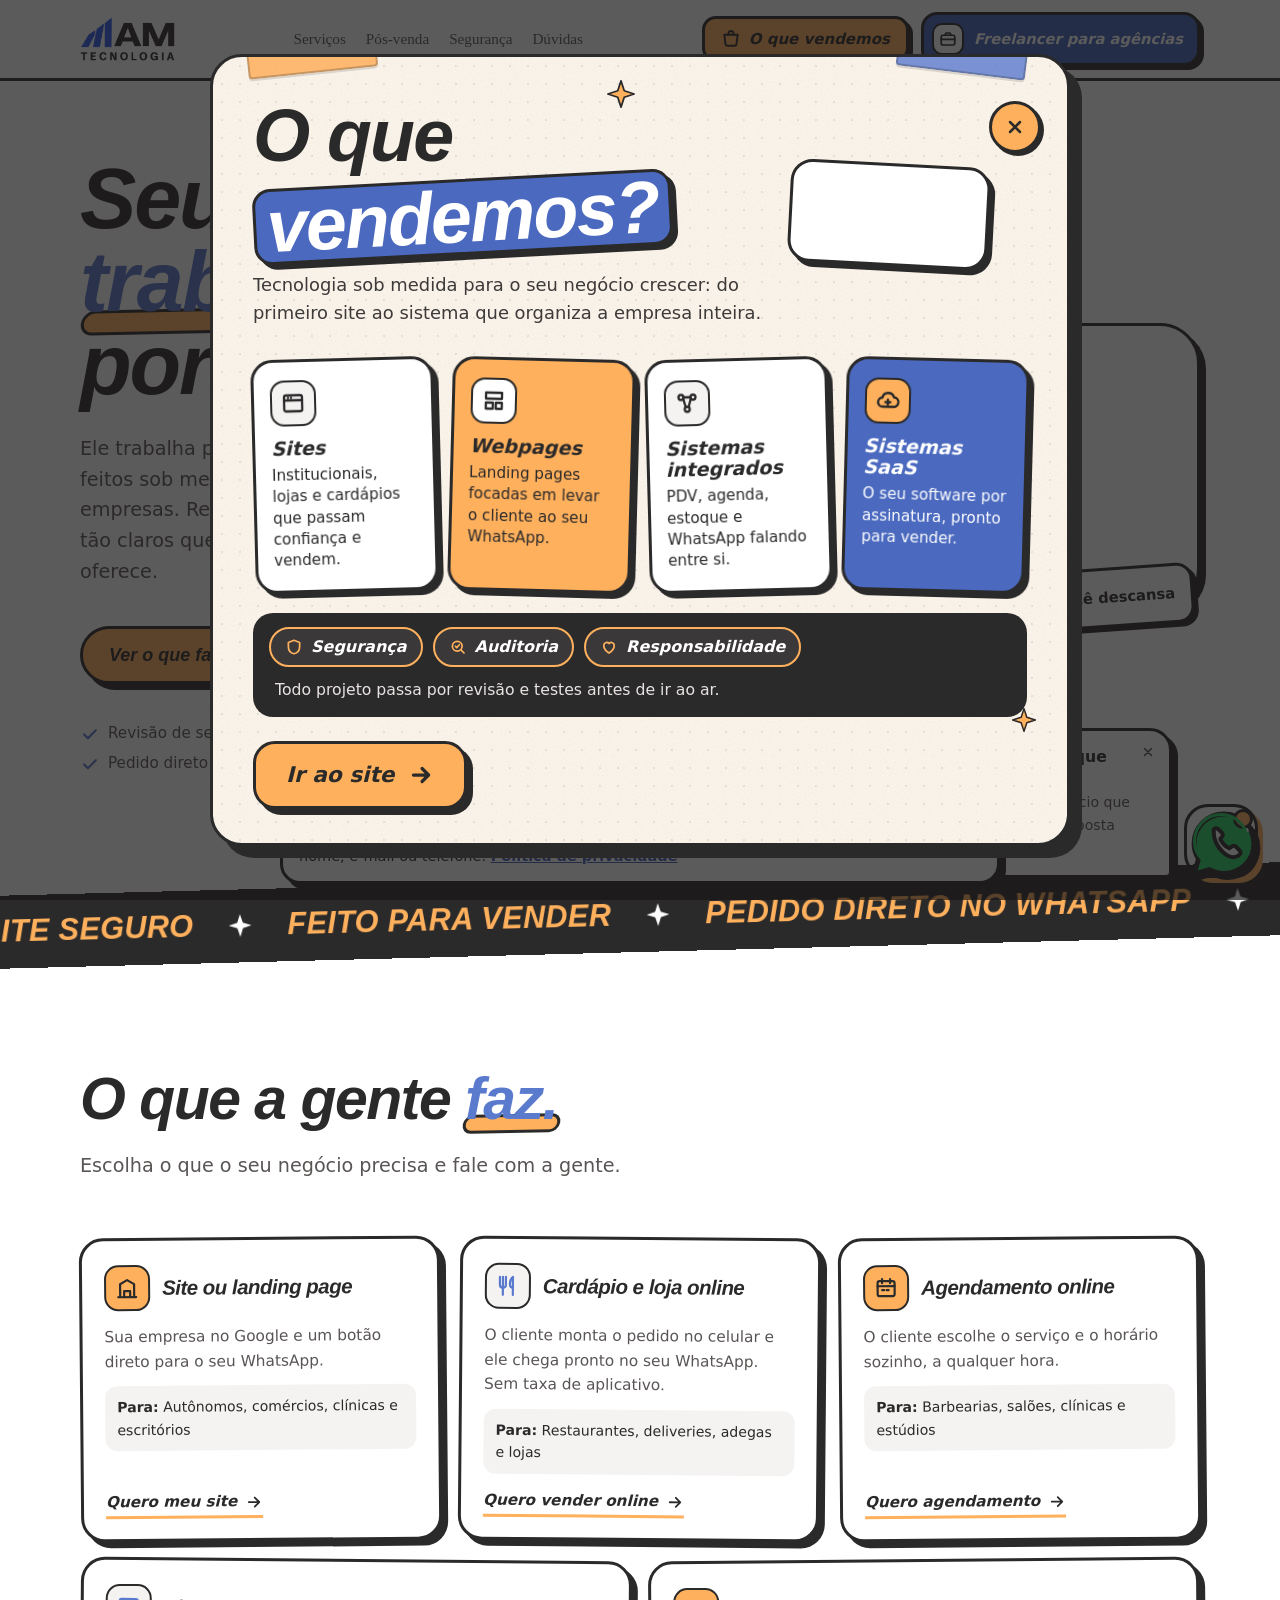
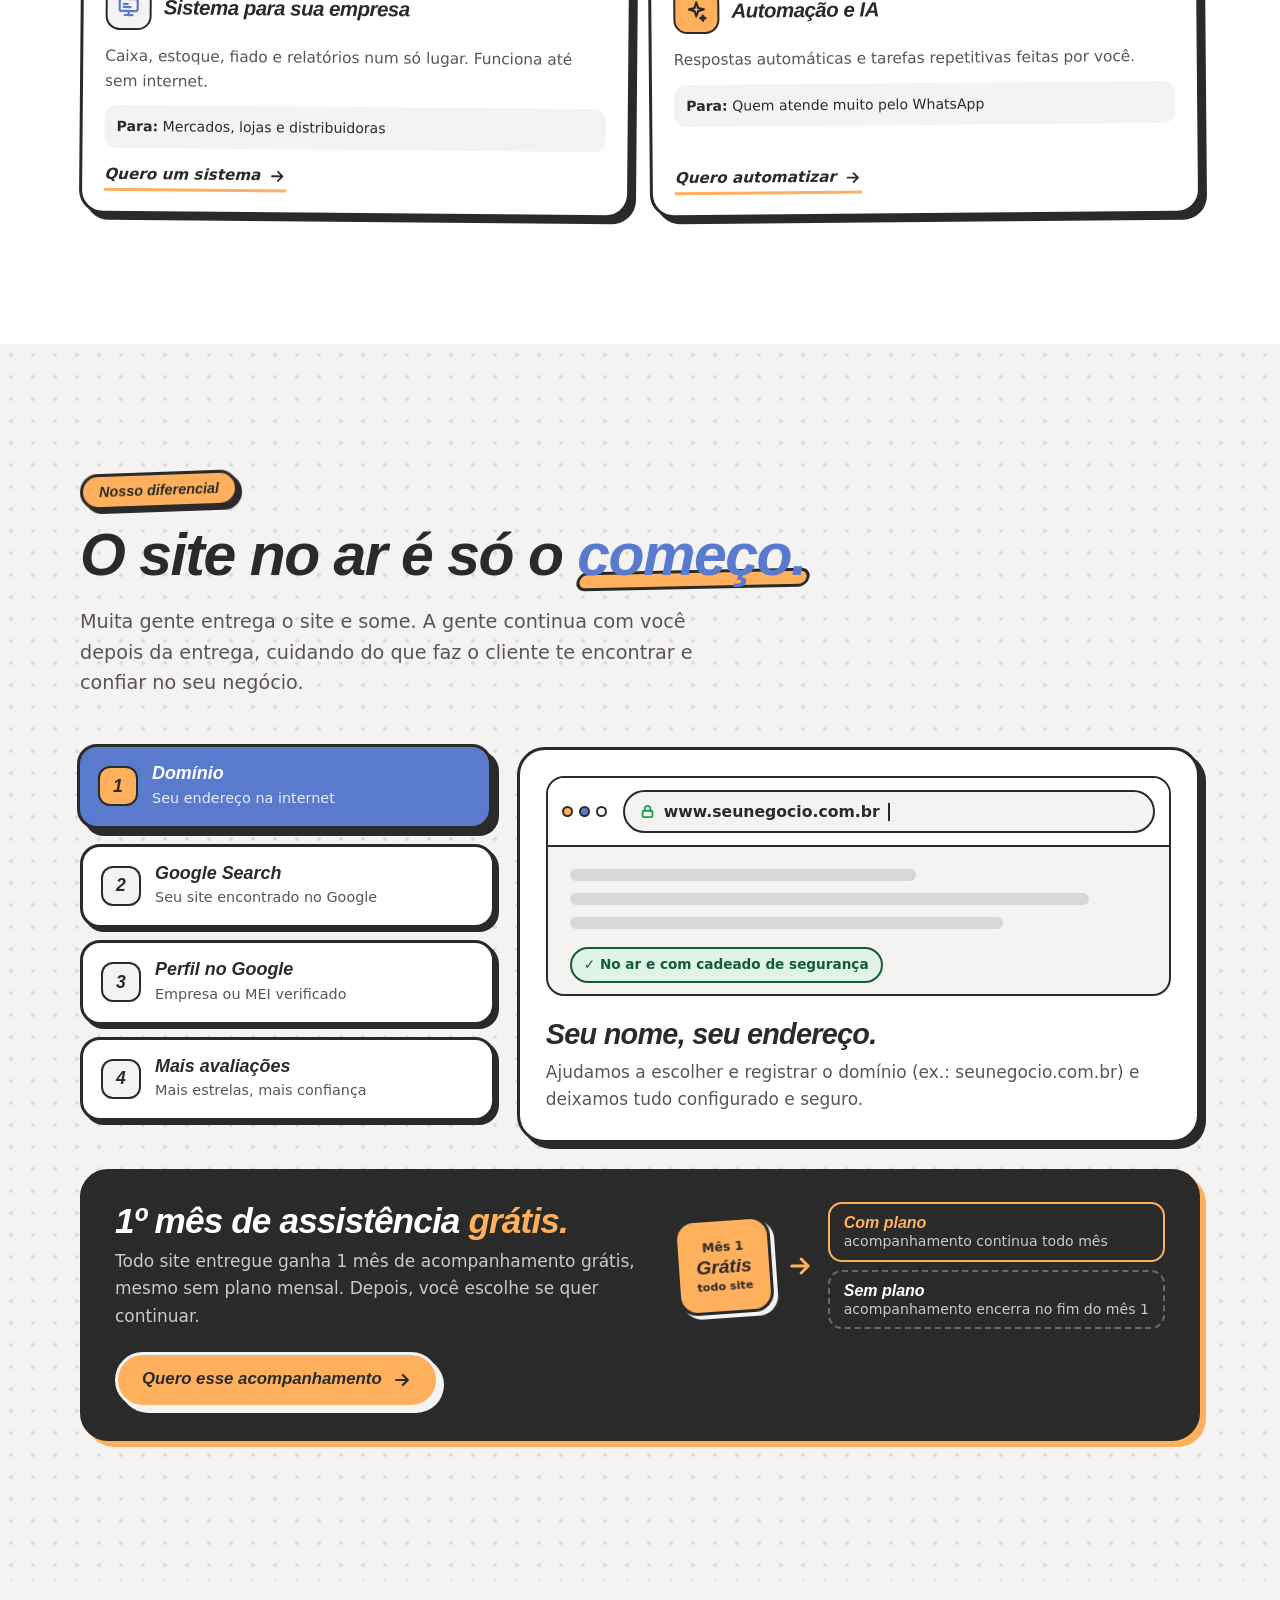
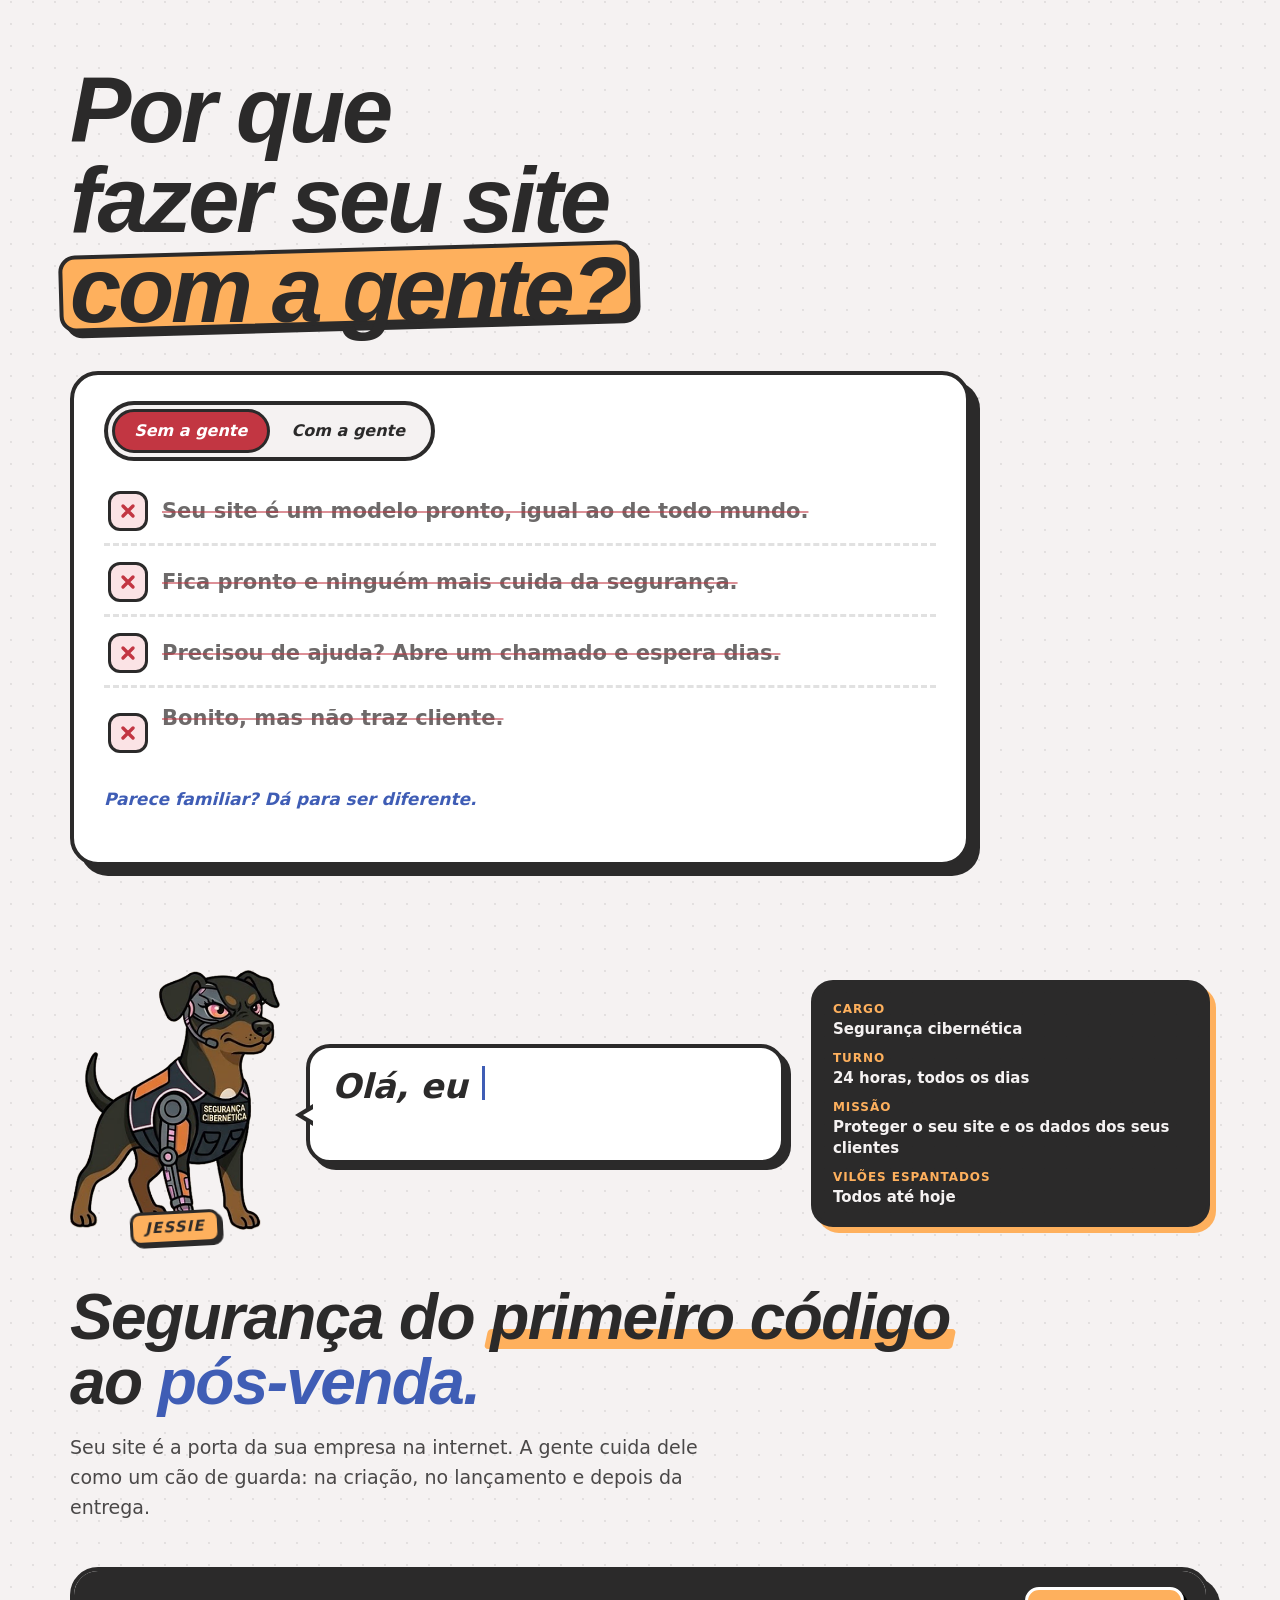
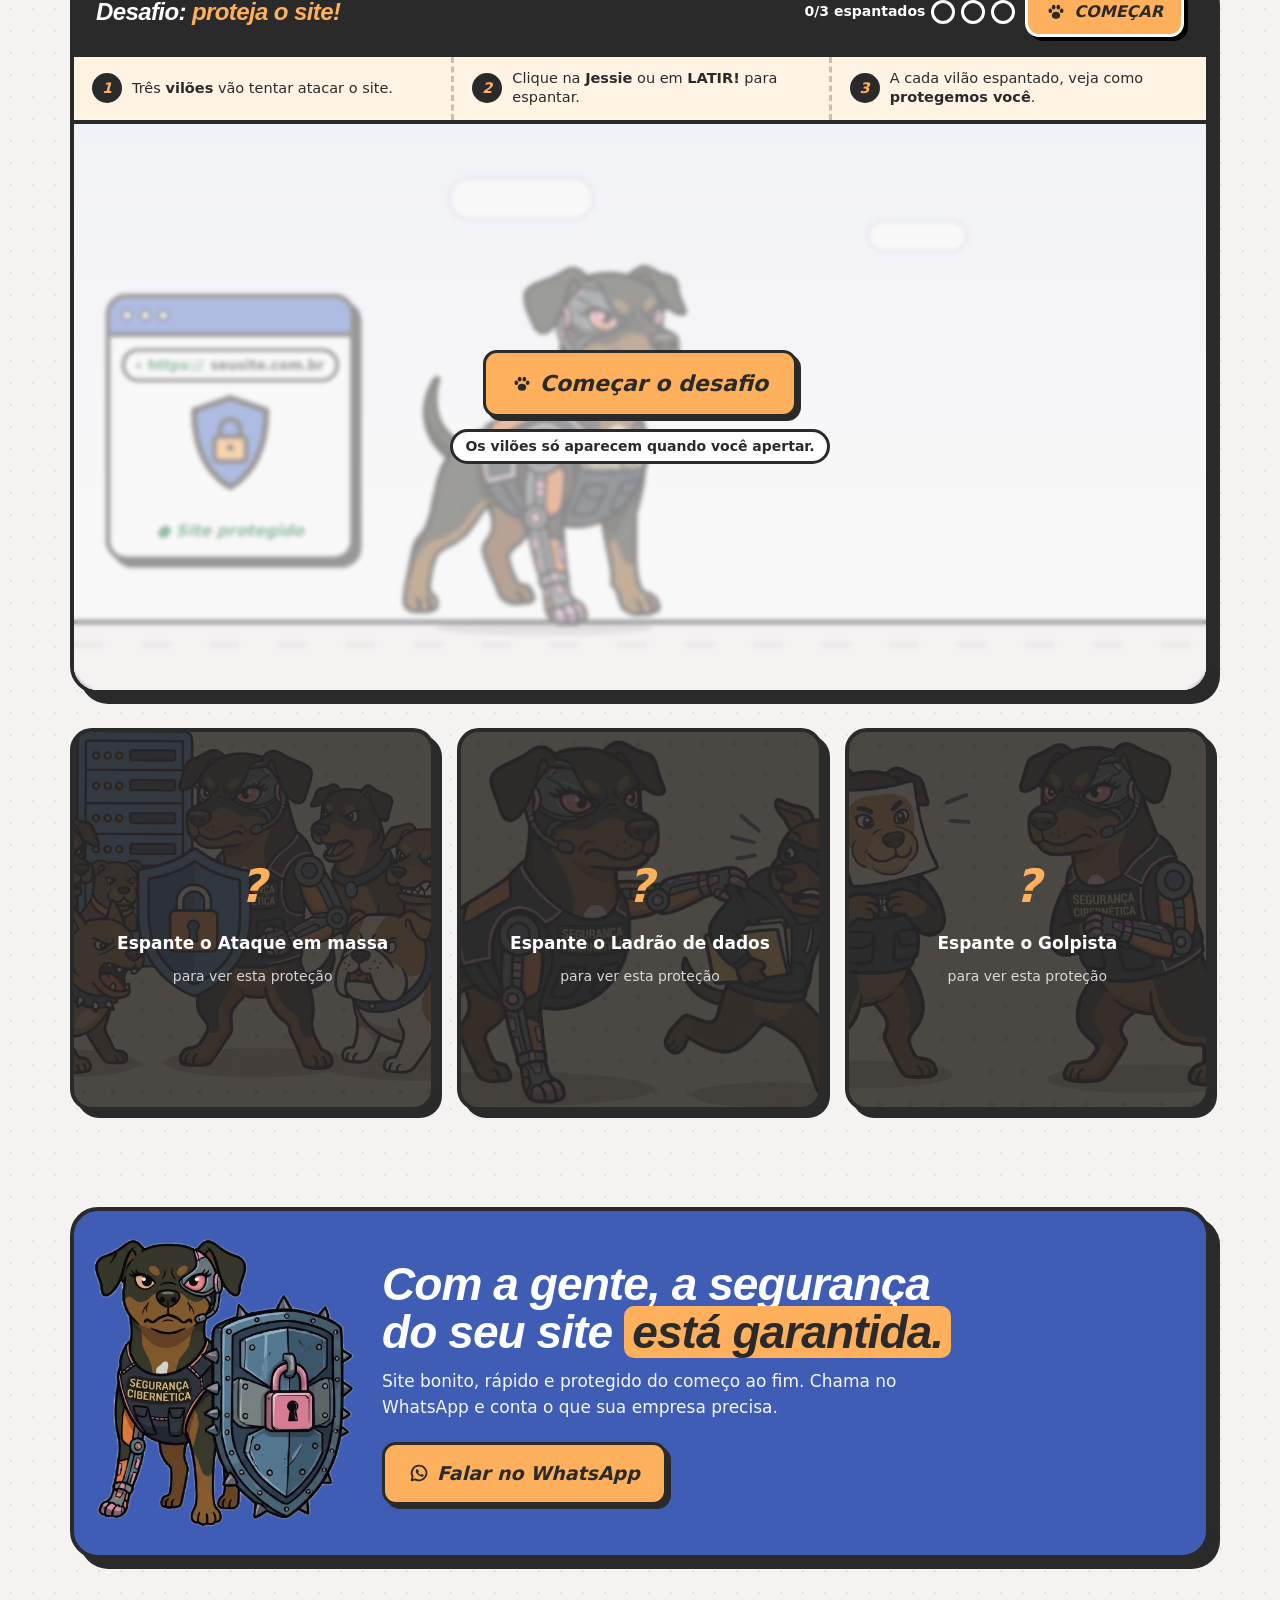
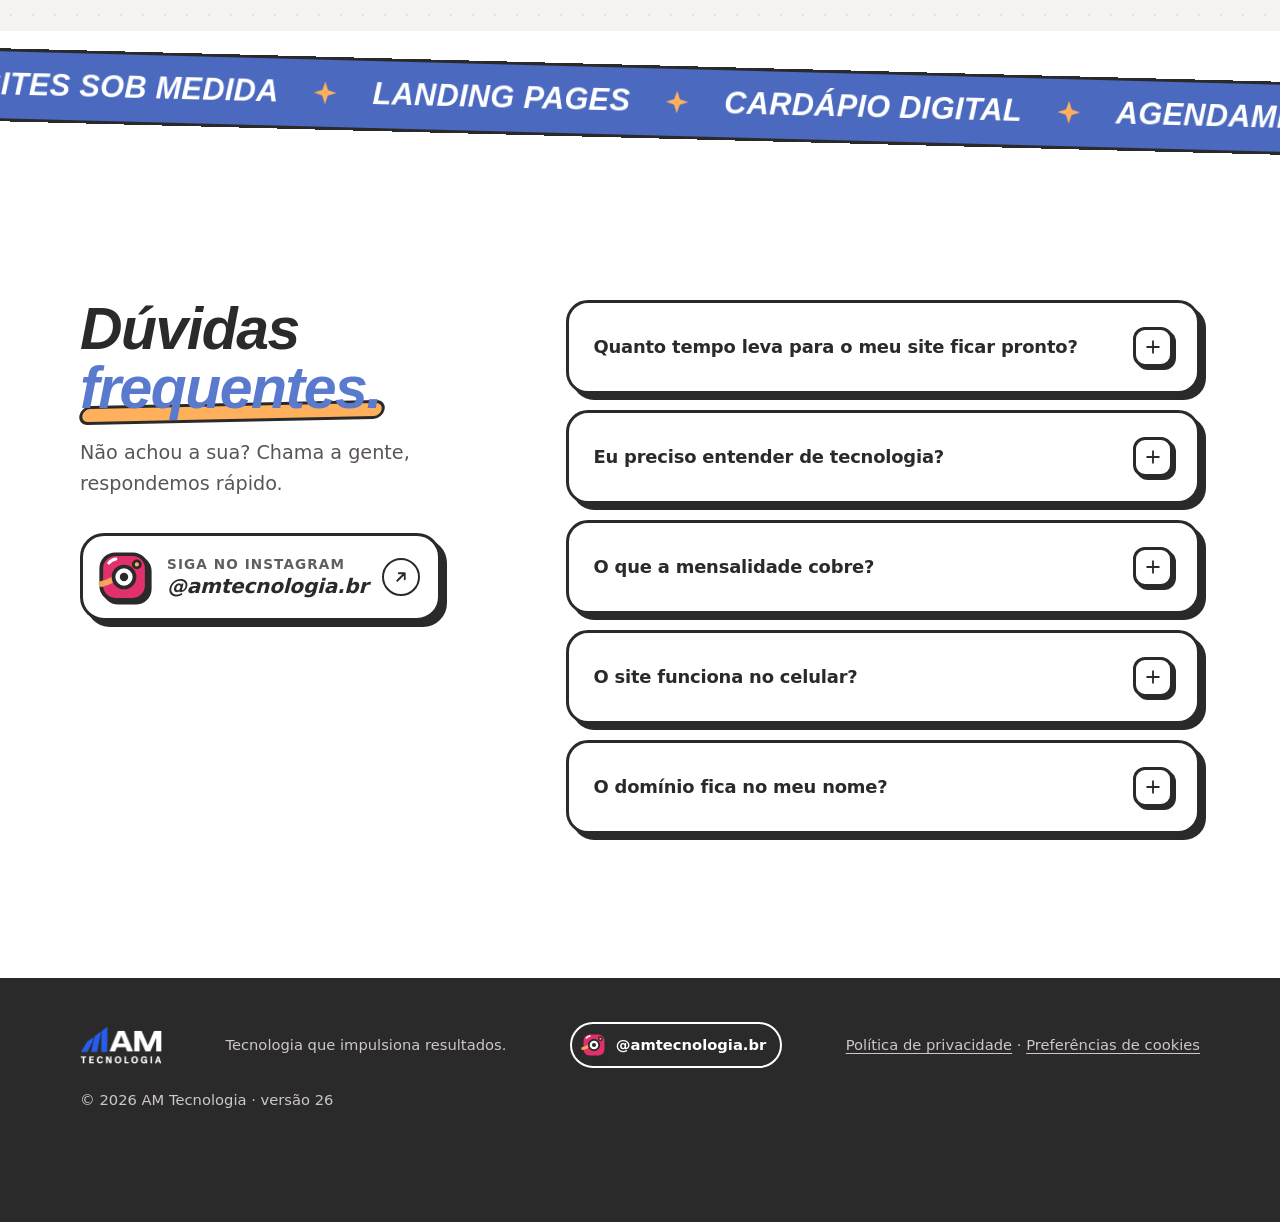
==== commit 84d272a0: "Remove fantasma, corda e modo Halloween/escuro - Remove a corda com fantasma do cabeçalho, a dica, o" ====
--- a/index.html
+++ b/index.html
@@ -2,7 +2,7 @@
 <html lang="pt-BR">
 <head>
 <meta charset="utf-8">
-<meta http-equiv="Content-Security-Policy" content="default-src 'self'; script-src 'self' https://www.googletagmanager.com 'sha256-lgmzT+ilcau/fJWz07noD8avKYxNi+ue4IXIuGLtCS0=' 'sha256-Ywz9cp74FD24NjoRygpyCwcjORfbpbKKPLhVxAXPYEg=' 'sha256-nVrr4En1WmLjqwX2Sycy3XQBr96UWq9pYih+DEl7W0U=' 'sha256-XhjLiXwvWuORjyFCAiSb8D2Hnd+84H5gQRv3VfNj+Iw=' 'sha256-DtI3BlS3/qpSpZlc+aMBhJ3LRygE0VejKttxDBjIw7I=' 'sha256-Nz3UPrzghIfX/2UU9fqN2C3B8+8uK6u/9c0/AfuVpfk=' 'sha256-i9LtP+FHGRI4KxFwyFh2fX2I7XQcGmZmeI67R3/SxUI='; style-src 'self' 'unsafe-inline' https://fonts.googleapis.com; font-src 'self' https://fonts.gstatic.com; img-src 'self' data: https://*.google-analytics.com https://*.googletagmanager.com; connect-src 'self' https://*.google-analytics.com https://*.analytics.google.com https://*.googletagmanager.com; media-src 'self'; object-src 'none'; base-uri 'self'; form-action 'none'; upgrade-insecure-requests">
+<meta http-equiv="Content-Security-Policy" content="default-src 'self'; script-src 'self' https://www.googletagmanager.com 'sha256-lgmzT+ilcau/fJWz07noD8avKYxNi+ue4IXIuGLtCS0=' 'sha256-HGVUND2gD5ErfFWYJlFi8voXjAgUr1tZEq6nfHGr2FA=' 'sha256-nVrr4En1WmLjqwX2Sycy3XQBr96UWq9pYih+DEl7W0U=' 'sha256-XhjLiXwvWuORjyFCAiSb8D2Hnd+84H5gQRv3VfNj+Iw=' 'sha256-DtI3BlS3/qpSpZlc+aMBhJ3LRygE0VejKttxDBjIw7I=' 'sha256-Nz3UPrzghIfX/2UU9fqN2C3B8+8uK6u/9c0/AfuVpfk=' 'sha256-i9LtP+FHGRI4KxFwyFh2fX2I7XQcGmZmeI67R3/SxUI='; style-src 'self' 'unsafe-inline' https://fonts.googleapis.com; font-src 'self' https://fonts.gstatic.com; img-src 'self' data: https://*.google-analytics.com https://*.googletagmanager.com; connect-src 'self' https://*.google-analytics.com https://*.analytics.google.com https://*.googletagmanager.com; media-src 'self'; object-src 'none'; base-uri 'self'; form-action 'none'; upgrade-insecure-requests">
 <meta name="referrer" content="strict-origin-when-cross-origin">
 <meta name="viewport" content="width=device-width, initial-scale=1">
 <title>AM Tecnologia · Sites seguros que trazem resultado</title>
@@ -47,7 +47,7 @@
 .lead{font-size:clamp(1.05rem,1.5vw,1.22rem);color:var(--ink-2);max-width:52ch;margin:0}
 section{padding:clamp(80px,10vw,140px) 0}
 
-/* botões */
+
 .btn{display:inline-flex;align-items:center;gap:12px;font:600 1.02rem/1 Rubik,sans-serif;text-decoration:none;border-radius:999px;padding:18px 28px;transition:transform .25s var(--ease),box-shadow .25s,background .2s;cursor:pointer;border:0}
 .btn svg{width:22px;height:22px;flex:none}
 .btn-wa{background:var(--ink);color:#fff;box-shadow:0 14px 30px -16px rgba(43,42,42,.7)}
@@ -57,7 +57,7 @@
 .btn-ghost{background:transparent;color:var(--ink);box-shadow:inset 0 0 0 2px var(--ink)}
 .btn-ghost:hover{background:var(--ink);color:#fff}
 
-/* topo */
+
 .top{position:sticky;top:0;z-index:50;background:rgba(255,255,255,.88);backdrop-filter:blur(10px);-webkit-backdrop-filter:blur(10px);border-bottom:1px solid transparent;transition:border-color .3s}
 .top.scrolled{border-color:var(--line)}
 .top .wrap{display:flex;align-items:center;justify-content:space-between;height:78px;gap:24px}
@@ -69,7 +69,7 @@
 .top .btn .dot{width:30px;height:30px;margin:-6px -2px -6px -10px}
 @media (max-width:900px){.top nav{display:none}.top .btn span.t{display:none}.top .btn{padding:10px 12px}.top .btn .dot{margin:0}}
 
-/* hero */
+
 .hero{padding:clamp(40px,6vw,80px) 0 clamp(80px,9vw,120px)}
 .hero .wrap{display:grid;grid-template-columns:1.02fr 1fr;gap:clamp(28px,4vw,64px);align-items:center}
 .hero .lead{margin-top:28px}
@@ -90,7 +90,7 @@
 @keyframes bob{50%{transform:translateY(-8px)}}
 @media (max-width:900px){.hero .wrap{grid-template-columns:1fr}.chip.c1{right:12px}.chip.c2{left:12px}}
 
-/* problema: par */
+
 .prob{background:var(--soft)}
 .prob .head{display:grid;grid-template-columns:1fr 1fr;gap:40px;align-items:end;margin-bottom:56px}
 .pair{display:grid;grid-template-columns:1fr 1fr;gap:20px}
@@ -109,7 +109,7 @@
 .side.yes li svg{color:var(--or)}
 @media (max-width:900px){.prob .head,.pair{grid-template-columns:1fr}}
 
-/* como funciona */
+
 .how .wrap{display:grid;grid-template-columns:.9fr 1.1fr;gap:clamp(30px,5vw,80px);align-items:center}
 .how .ill{background:var(--soft);border-radius:40px;padding:30px}
 .steps{list-style:none;padding:0;margin:40px 0 0;counter-reset:s}
@@ -122,7 +122,7 @@
 .steps p{margin:6px 0 0;color:var(--ink-2)}
 @media (max-width:900px){.how .wrap{grid-template-columns:1fr}}
 
-/* segurança */
+
 .sec{background:var(--ink);color:#f5f2f2}
 .sec .wrap{display:grid;grid-template-columns:1.1fr .9fr;gap:clamp(30px,5vw,80px);align-items:center}
 .sec h2 span{color:var(--or)}
@@ -137,7 +137,7 @@
 @media (max-width:900px){.sec .wrap{grid-template-columns:1fr}.sec .locks{max-width:280px;order:-1}}
 @media (max-width:520px){.checks{grid-template-columns:1fr}}
 
-/* portfólio */
+
 .port .head{display:flex;justify-content:space-between;align-items:end;gap:30px;flex-wrap:wrap;margin-bottom:56px}
 .proj{display:grid;grid-template-columns:1.25fr .75fr;gap:clamp(24px,4vw,56px);align-items:center;padding:44px 0;border-top:1px solid var(--line)}
 .proj:nth-child(even){grid-template-columns:.75fr 1.25fr}
@@ -164,7 +164,7 @@
 .thumbs button:focus-visible{outline:3px solid var(--blue);outline-offset:3px}
 @media (max-width:900px){.proj,.proj:nth-child(even){grid-template-columns:1fr}.proj:nth-child(even) .shot{order:0}}
 
-/* pacotes */
+
 .plans{background:var(--soft)}
 .plans .head{text-align:center;max-width:760px;margin:0 auto 60px}
 .plans .head .lead{margin:22px auto 0}
@@ -201,7 +201,7 @@
 .monthly b{color:var(--ink)}
 @media (max-width:980px){.pgrid{grid-template-columns:1fr;max-width:520px;margin:0 auto}}
 
-/* sistemas */
+
 .sys .wrap{display:grid;grid-template-columns:1fr 1fr;gap:clamp(30px,5vw,80px);align-items:center}
 .sys .ill{background:var(--soft);border-radius:40px;padding:30px}
 .sgrid{display:grid;grid-template-columns:1fr 1fr;gap:14px;margin-top:40px}
@@ -212,7 +212,7 @@
 .sitem span{display:block;color:var(--ink-2);font-size:.93rem;margin-top:4px}
 @media (max-width:900px){.sys .wrap{grid-template-columns:1fr}}
 
-/* perguntas */
+
 .faq .wrap{display:grid;grid-template-columns:.8fr 1.2fr;gap:clamp(30px,5vw,80px)}
 .faq details{border-top:1px solid var(--line)}
 .faq details:last-child{border-bottom:1px solid var(--line)}
@@ -223,7 +223,7 @@
 .faq details p{margin:0 0 24px;color:var(--ink-2);max-width:62ch}
 @media (max-width:900px){.faq .wrap{grid-template-columns:1fr}}
 
-/* final azul */
+
 .final{background:var(--blue);color:#fff;padding:clamp(80px,10vw,130px) 0}
 .final .wrap{display:grid;grid-template-columns:1.1fr .9fr;gap:40px;align-items:center}
 .final .logo-b{height:52px;width:auto;margin-bottom:40px}
@@ -240,7 +240,7 @@
 footer img{height:38px;width:auto}
 
 
-/* botão WhatsApp AM */
+
 .wa{--bg:var(--ink);--fg:#fff;--ic:var(--or);--icfg:var(--ink);display:inline-flex;align-items:center;gap:14px;padding:9px 12px 9px 9px;border-radius:22px;background:var(--bg);color:var(--fg);text-decoration:none;box-shadow:0 16px 30px -18px rgba(43,42,42,.75);transition:transform .3s var(--ease),box-shadow .3s}
 .wa-ic{position:relative;width:48px;height:48px;border-radius:15px;background:var(--ic);color:var(--icfg);display:grid;place-items:center;flex:none;overflow:hidden}
 .wa-ic svg{width:24px;height:24px;transition:transform .35s var(--ease),opacity .25s}
@@ -270,7 +270,7 @@
 .final .wa{--bg:var(--ink)}
 @media not all{.typing b{animation:none}}
 
-/* atendente flutuante */
+
 .fab{position:fixed;right:22px;bottom:22px;z-index:60;display:flex;align-items:flex-end;gap:12px}
 .fab-card{background:#fff;border-radius:20px 20px 6px 20px;padding:16px 18px;max-width:270px;box-shadow:0 24px 50px -22px rgba(43,42,42,.5);position:relative;opacity:0;transform:translateY(12px) scale(.96);transform-origin:100% 100%;pointer-events:none;transition:opacity .4s,transform .5s var(--ease)}
 .fab-card{visibility:hidden}
@@ -290,7 +290,7 @@
 @media (max-width:520px){.fab{right:14px;bottom:14px}.fab-card{max-width:220px}}
 
 
-/* ===== vídeos das figuras ===== */
+
 .fig{display:block;width:100%;height:auto;border-radius:24px}
 picture{display:block}
 .hero .stage{background:#fff;padding:18px}
@@ -299,7 +299,7 @@
 .sec img.locks{width:100%;max-width:360px;margin:0 auto;border-radius:0}
 .final .stage{padding:16px!important;background:#fff}
 
-/* ===== cards de segurança: botões que viram ===== */
+
 button.check{all:unset;box-sizing:border-box;display:grid;cursor:pointer;background:#3a3838;border:3px solid #f5f2f2;border-radius:20px;padding:22px;box-shadow:6px 6px 0 var(--or);perspective:900px;transition:transform .2s var(--pop),box-shadow .2s,background .3s;color:#f5f2f2;min-height:210px}
 button.check:hover{transform:translate(-4px,-4px) rotate(-1.2deg);box-shadow:10px 10px 0 var(--or)}
 button.check:active{transform:translate(6px,6px);box-shadow:0 0 0 var(--or)}
@@ -321,7 +321,7 @@
 
 button.check .f>span{color:#d9d1d1;opacity:1}
 button.check[aria-pressed="true"] .bk b,button.check[aria-pressed="true"] .bk>span{color:var(--ink);opacity:1}
-/* ===== serviços ===== */
+
 .sys{background:var(--white)}
 .sys .wrap{display:block}
 .sys-head{display:grid;grid-template-columns:1fr;max-width:760px;gap:clamp(30px,5vw,70px);align-items:center;margin-bottom:56px}
@@ -347,7 +347,7 @@
 @media (max-width:900px){.sys-head{grid-template-columns:1fr}}
 @media (max-width:560px){.svcs{grid-template-columns:1fr}}
 
-/* ===== carrossel cartoon ===== */
+
 .car{position:relative}
 .car-ctrl{display:flex;align-items:center;justify-content:flex-end;gap:14px;margin-bottom:18px}
 .car-btn{all:unset;cursor:pointer;width:56px;height:56px;border-radius:50%;background:var(--or);border:var(--b);box-shadow:4px 4px 0 var(--ink);display:grid;place-items:center;color:var(--ink);transition:transform .18s var(--pop),box-shadow .18s,opacity .2s}
@@ -373,7 +373,7 @@
 @media (max-width:900px){.projs .proj,.projs .proj:nth-child(even){grid-template-columns:1fr;flex-basis:90%;padding:18px}}
 
 
-/* Theme Switch (código enviado) */
+
 .switch{font-size:17px;position:relative;display:inline-block;width:4em;height:2.2em;border-radius:30px;box-shadow:0 0 10px rgba(0,0,0,.1)}
 .switch input{opacity:0;width:0;height:0}
 .slider{position:absolute;cursor:pointer;top:0;left:0;right:0;bottom:0;background-color:#2a2a2a;transition:.4s;border-radius:30px;overflow:hidden}
@@ -385,42 +385,22 @@
 .switch input:checked ~ .slider .star{opacity:0}
 .cloud{width:3.5em;position:absolute;bottom:-1.4em;left:-1.1em;opacity:0;transition:all .4s}
 .switch input:checked ~ .slider .cloud{opacity:1}
-/* encaixe no topo cartoon */
+
 .switch{border:3px solid var(--dk);box-shadow:3px 3px 0 var(--dk);flex:none}
 .switch input:focus-visible + .slider{outline:3px solid var(--blue);outline-offset:3px}
 .top .tools{display:flex;align-items:center;gap:16px}
 
-/* ===== modo escuro ===== */
+
 :root{--dk:#2B2A2A;--blue-t:#4A69BF}
 .logo .lg-d{display:none}
-body.dark{--white:#171616;--soft:#222121;--ink:#F5F2F2;--ink-2:#c9c1c1;--line:#3a3838}
-body.dark,body.dark .top{background:#171616}
-body.dark .logo .lg-l{display:none}body.dark .logo .lg-d{display:block}
-body.dark .side,body.dark .plan,body.dark .svc,body.dark .faq details,body.dark .chip,body.dark .fab-card,body.dark .monthly,body.dark .tag,body.dark .btn-ghost,body.dark .steps .n,body.dark .car-dots button,body.dark .projs .proj{background:#222121}
-body.dark .svc .ideal,body.dark .svc-top i,body.dark .shot{background:#2c2b2b}
-body.dark .side.yes,body.dark .plan.featured,body.dark .sec,body.dark footer,body.dark .marquee,body.dark .fab-btn{background:#0f0e0e}
-body.dark .side.yes,body.dark .plan.featured{color:#f5f2f2}
-body.dark .wa{--fg:var(--dk);--ic:var(--dk)}
-body.dark .band .wa{--bg:#0f0e0e;--fg:#fff;--ic:var(--or);--icfg:var(--dk)}
-body.dark .band .wa .wa-go{color:var(--dk)}
-body.dark .band h2{color:var(--dk)}
-body.dark .final h2{text-shadow:5px 5px 0 #0f0e0e}
-body.dark .final .num{color:#fff}
-body.dark .final h2 span{color:var(--or);background:var(--dk);border-radius:16px;padding:0 .14em;box-decoration-break:clone;-webkit-box-decoration-break:clone;text-shadow:none}
-body.dark .wa .wa-go{background:var(--dk);color:var(--or)}
-body.dark .steps li:nth-child(odd) .n{background:var(--or);color:var(--dk)}
-body.dark .car-btn{color:var(--dk)}
-body.dark .hl::after{box-shadow:0 0 0 3px #0f0e0e}
-body.dark ::selection{color:var(--dk)}
-body.dark{scrollbar-color:#4a4747 #171616}
 body,.top,.side,.plan,.svc,.faq details,.projs .proj{transition:background-color .4s,color .4s}
 
 
-/* ===== carrossel (sem efeito nos cartões) ===== */
+
 .car-ctrl .count{font:900 italic 1.1rem/1 Rubik,system-ui,sans-serif;margin-right:auto;display:flex;align-items:baseline;gap:4px}
 .car-ctrl .count b{font-size:2rem;color:var(--blue)}
 
-/* ===== botão freelancer para agências ===== */
+
 .agency-btn{all:unset;box-sizing:border-box;cursor:pointer;display:inline-flex;align-items:center;gap:10px;padding:8px 14px 8px 8px;border-radius:16px;background:#4466BF;color:#fff;border:3px solid var(--dk);box-shadow:4px 4px 0 var(--dk);font:800 italic .92rem/1.05 Rubik,system-ui,sans-serif;transition:transform .18s var(--pop),box-shadow .18s;white-space:nowrap}
 .agency-btn i{width:32px;height:32px;border-radius:10px;background:#fff;color:var(--dk);display:grid;place-items:center;border:2px solid var(--dk)}
 .agency-btn i svg{width:18px;height:18px}
@@ -437,7 +417,7 @@
 @media (max-width:1260px){.top nav{display:none}}
 @media (max-width:560px){.top .logo img{height:34px}.top .switch{font-size:14px}.agency-btn{padding:6px 10px 6px 6px}.agency-btn i{width:28px;height:28px}.agency-btn .long{display:none}.agency-btn .short{display:inline}.top .tools{gap:10px}}
 
-/* ===== pop-ups em cartão texturizado ===== */
+
 dialog.card-pop{border:0;padding:0;background:transparent;max-width:min(560px,calc(100vw - 28px));width:100%;max-height:calc(100dvh - 24px);overflow:visible;color:var(--dk)}
 dialog.card-pop .paper{max-height:calc(100dvh - 40px);overflow-y:auto;overscroll-behavior:contain;-webkit-overflow-scrolling:touch}
 html:has(dialog[open]),html:has(dialog[open]) body{overflow:hidden}
@@ -482,7 +462,7 @@
 .info b{display:block;font:800 .98rem/1.2 Rubik,system-ui,sans-serif}
 .info span{display:block;font-size:.9rem;color:#5a5555;margin-top:4px;line-height:1.4}
 .hello{font:800 italic 1.05rem/1.3 Rubik,system-ui,sans-serif;color:var(--blue-t)}
-/* entrada e troca de cartão */
+
 dialog.card-pop[open] .paper{animation:popin .55s var(--pop)}
 @keyframes popin{from{opacity:0;transform:translateY(40px) rotate(-6deg) scale(.9)}to{opacity:1;transform:none}}
 .flip-out{animation:flipout .35s ease-in forwards}
@@ -493,7 +473,7 @@
 @media not all{dialog.card-pop[open] .paper,.flip-in,.flip-out{animation:none}}
 
 
-/* ===== dúvidas: cartões que abrem com pulo ===== */
+
 .faq details{transition:transform .25s var(--pop),box-shadow .25s,background-color .3s;overflow:hidden}
 .faq details:hover{transform:translate(-3px,-3px);box-shadow:9px 9px 0 var(--ink)}
 .faq details[open]{background:var(--or);color:var(--dk);transform:rotate(-.8deg);box-shadow:8px 8px 0 var(--dk)}
@@ -514,7 +494,7 @@
 .faq details.closing p{opacity:0}
 .faq summary:focus-visible{outline:3px solid var(--blue);outline-offset:6px;border-radius:10px}
 
-/* ===== botões sociais ===== */
+
 .social{display:flex;flex-wrap:wrap;gap:20px;margin-top:44px}
 .sbtn{position:relative;display:inline-flex;align-items:center;gap:14px;padding:12px 18px 12px 12px;border-radius:24px;text-decoration:none;border:3px solid var(--ink);box-shadow:6px 6px 0 var(--ink);font-family:Rubik,system-ui,sans-serif;overflow:hidden;transition:transform .22s var(--pop),box-shadow .22s;isolation:isolate;min-width:290px}
 .sbtn::before{content:"";position:absolute;inset:0;z-index:-1;transform:translateX(-101%);transition:transform .45s var(--pop)}
@@ -545,14 +525,10 @@
 .sbtn .heart svg{width:18px;height:18px}
 @keyframes fly{from{opacity:1;transform:translate(0,0) scale(.6)}to{opacity:0;transform:translate(var(--dx),-70px) scale(1.3) rotate(var(--r))}}
 @media (max-width:560px){.sbtn{min-width:0;width:100%}}
-body.dark .sbtn .ico,body.dark .sbtn .go2{background:#fff}
-body.dark .sbtn.ig{background:#222121;color:#f5f2f2}
-body.dark .faq summary .pl{background:#222121}
-body.dark .faq details[open]{box-shadow:8px 8px 0 #0f0e0e}
-
-
-/* botão flutuante do WhatsApp */
-.fab-btn,body.dark .fab-btn{width:68px;height:68px;border-radius:50%;background:#25D366;border:3px solid #2B2A2A;box-shadow:5px 5px 0 #2B2A2A;color:#fff}
+
+
+
+.fab-btn{width:68px;height:68px;border-radius:50%;background:#25D366;border:3px solid #2B2A2A;box-shadow:5px 5px 0 #2B2A2A;color:#fff}
 .fab-btn .fab-wa{display:grid;place-items:center}
 .fab-btn .fab-wa svg{width:36px;height:36px;color:#fff;stroke-width:2}
 .fab-btn .fab-dot{position:absolute;top:-2px;right:-2px;width:20px;height:20px;border-radius:50%;background:var(--or);border:3px solid #2B2A2A}
@@ -565,7 +541,7 @@
 .fi.wz2 svg{color:#25D366}.fi.ig2 svg{color:#ff7aa8}
 .fi:hover{transform:translateY(-3px) rotate(-2deg);background:rgba(255,255,255,.12)}
 
-/* ===== ícones cartoon ===== */
+
 .cic{display:block;width:100%;height:100%}
 .sbtn .ico{width:58px;height:58px;border:0;background:transparent;border-radius:0;padding:0}
 .sbtn .ico .cic{width:56px;height:56px;filter:drop-shadow(3px 3px 0 #2B2A2A)}
@@ -574,13 +550,13 @@
 .sbtn .ping{left:56px;top:8px}
 .fi .cic{width:28px;height:28px}
 .fi{padding:7px 14px 7px 8px}
-.fab-btn,body.dark .fab-btn{background:transparent;border:0;box-shadow:none;width:74px;height:74px}
+.fab-btn{background:transparent;border:0;box-shadow:none;width:74px;height:74px}
 .fab-btn .fab-wa,.fab-btn .fab-wa .cic{width:74px;height:74px}
 .fab-btn .fab-wa .cic{filter:drop-shadow(4px 4px 0 #2B2A2A)}
 .fab-btn .fab-dot{top:2px;right:2px}
 .fab-btn::after{inset:6px}
 
-/* ===== pop-up de boas-vindas "O que vendemos?" ===== */
+
 dialog.hello-pop{border:0;padding:0;background:transparent;width:min(860px,calc(100vw - 28px));max-width:none;max-height:calc(100dvh - 28px);overflow:visible;color:#2B2A2A}
 dialog.hello-pop::backdrop{background:rgba(23,22,22,.7)}
 .welcome{position:relative;max-height:calc(100dvh - 40px);overflow:auto;border:3.5px solid #2B2A2A;border-radius:32px;padding:44px 40px 34px;box-shadow:12px 12px 0 #2B2A2A;background-color:#FFF8EE;
@@ -634,15 +610,7 @@
 @media (max-width:900px){.faq-side{position:static}}
 .car-track .rv{opacity:1!important;transform:none!important;transition:none!important}
 .car-track>*:hover{translate:none}
-@media (max-width:600px){.fab-btn,body.dark .fab-btn,.fab-btn .fab-wa,.fab-btn .fab-wa .cic{width:58px;height:58px}}
-
-/* pente fino final */
-body.dark .sec{background:#2B2A2A}
-body.dark .badge{color:var(--dk)}
-body.dark .plan.featured .wa{--bg:var(--or);--fg:var(--dk);--ic:var(--dk);--icfg:var(--or)}
-body.dark .plan.featured .wa .wa-go{background:var(--dk);color:var(--or)}
-body.dark .band .wa .wa-go{background:var(--or);color:var(--dk)}
-body.dark .faq details[open] summary,body.dark .faq details[open] p{color:var(--dk)}
+@media (max-width:600px){.fab-btn,.fab-btn .fab-wa,.fab-btn .fab-wa .cic{width:58px;height:58px}}
 @media (min-width:1100px){
   #pacotes .car-ctrl{display:none}
   #pacotes .car-track{display:grid;grid-template-columns:repeat(3,1fr);overflow:visible;margin:0;padding:22px 0 10px;cursor:default}
@@ -661,14 +629,14 @@
   .thumbs button{width:72px;height:50px}
 }
 dialog.card-pop .pop-x,dialog.hello-pop .pop-x{position:sticky;top:0;right:auto;float:right;margin:-18px -14px 0 0;z-index:5}
-/* revelar ao rolar */
+
 @media all{
   .rv{opacity:0;transform:translateY(28px);transition:opacity .9s var(--ease),transform .9s var(--ease)}
   .rv.in{opacity:1;transform:none}
 }
 @media not all{.chip{animation:none}html{scroll-behavior:auto}}
 
-/* ===== CAMADA CARTOON ===== */
+
 html,body{overflow-x:clip}
 :root{--b:3px solid var(--ink);--sh:6px 6px 0 var(--ink);--sh-s:4px 4px 0 var(--ink);--pop:cubic-bezier(.34,1.56,.64,1)}
 body{font-family:Rubik,system-ui,sans-serif}
@@ -681,7 +649,7 @@
 .dots-bg{background-image:radial-gradient(rgba(43,42,42,.13) 1.6px,transparent 1.7px);background-size:22px 22px}
 .prob,.plans{background-color:var(--soft);background-image:radial-gradient(rgba(43,42,42,.11) 1.6px,transparent 1.7px);background-size:22px 22px}
 
-/* cartões desenhados */
+
 .stage,.how .ill,.sys .ill,.side,.plan,.check,.sitem,.shot,.monthly,.chip,.fab-card,.faq details{border:var(--b);box-shadow:var(--sh)}
 .check{background:#3a3838;border-color:#f5f2f2;box-shadow:6px 6px 0 var(--or)}
 .side.yes{box-shadow:6px 6px 0 var(--or)}
@@ -702,7 +670,7 @@
 .thumbs button[aria-pressed="true"]{box-shadow:0 0 0 3px var(--ink),4px 4px 0 3px var(--or)}
 .top{border-bottom:var(--b)!important;background:#fff}
 
-/* botão WhatsApp cartoon: aperta de verdade */
+
 .wa{--bg:var(--or);--fg:var(--ink);--ic:var(--ink);--icfg:var(--or);border:var(--b);box-shadow:5px 5px 0 var(--ink);transition:transform .18s var(--pop),box-shadow .18s}
 .wa .wa-go{background:var(--ink);color:var(--or)}
 .wa:hover,.wa:focus-visible{transform:translate(-3px,-3px) rotate(-1deg);box-shadow:8px 8px 0 var(--ink)}
@@ -721,14 +689,14 @@
   @keyframes nudge{0%,82%,100%{rotate:0deg;scale:1}86%{rotate:-4deg;scale:1.05}90%{rotate:3deg;scale:1.05}94%{rotate:-2deg}}
 }
 
-/* faixa correndo */
+
 .marquee{background:var(--ink);color:var(--or);border-block:var(--b);overflow:hidden;padding:18px 0;transform:rotate(-1.5deg);margin:-10px -20px;position:relative;z-index:2}
 .marquee .track{display:flex;gap:34px;width:max-content;animation:mq 26s linear infinite;font:900 italic clamp(1.3rem,2.4vw,2rem)/1 Rubik,sans-serif;text-transform:uppercase;letter-spacing:.01em}
 .marquee .track span{display:flex;align-items:center;gap:34px;white-space:nowrap}
 .marquee svg{width:26px;height:26px;color:#fff}
 @keyframes mq{to{transform:translateX(-50%)}}
 
-/* selo giratório */
+
 .seal{position:absolute;right:-34px;top:-54px;width:150px;height:150px;border-radius:50%;background:var(--blue-t);border:var(--b);box-shadow:var(--sh);display:grid;place-items:center;text-decoration:none;z-index:3;transition:transform .2s var(--pop)}
 .seal:hover{transform:scale(1.07)}
 .seal .ring{position:absolute;inset:6px;animation:spin 14s linear infinite}
@@ -739,7 +707,7 @@
 @media (max-width:900px){.seal{right:-8px;top:-50px;width:112px;height:112px}.seal .ring text{font-size:12.6px}}
 @media (max-width:600px){.chip.c2{top:auto;bottom:-20px;left:10px}.chip.c1{display:none}}
 
-/* banda de chamada no meio */
+
 .band{background:var(--or);border-block:var(--b);padding:clamp(50px,7vw,80px) 0}
 .band .wrap{display:flex;align-items:center;justify-content:space-between;gap:30px;flex-wrap:wrap}
 .band h2{font-size:clamp(2rem,4.4vw,3.6rem);max-width:16ch}
@@ -747,26 +715,26 @@
 .band .wa .wa-go{background:var(--or);color:var(--ink)}
 .band .wa:hover{box-shadow:9px 9px 0 #fff}
 
-/* final mais forte */
+
 .final{background-color:var(--blue-t);background-image:radial-gradient(rgba(255,255,255,.16) 1.8px,transparent 1.9px);background-size:22px 22px;border-top:var(--b)}
 .final h2{color:#fff;text-shadow:5px 5px 0 var(--ink)}
 .final h2 span{color:var(--or);background:var(--dk);border-radius:16px;padding:0 .14em;box-decoration-break:clone;-webkit-box-decoration-break:clone;text-shadow:none}
 .final .stage{border:var(--b);box-shadow:8px 8px 0 var(--ink)}
 .final .num{color:#fff;font-size:1.3rem;text-shadow:2px 2px 0 var(--ink)}
 
-/* barra fixa no celular */
+
 .mbar{position:fixed;left:12px;right:12px;bottom:12px;z-index:70;display:none;transform:translateY(130%);transition:transform .45s var(--pop)}
 .mbar.on{transform:none}
 .mbar .wa{width:100%;justify-content:flex-start}
 .mbar .wa .wa-go{margin-left:auto}
 @media (max-width:720px){.mbar{display:block}.fab{display:none}}
 
-/* atendente mais vivo */
+
 .fab-btn{border:var(--b);box-shadow:5px 5px 0 var(--or);border-radius:24px}
 @media all{.fab-btn{animation:hop 3.2s var(--pop) infinite}@keyframes hop{0%,70%,100%{translate:0 0}78%{translate:0 -12px}86%{translate:0 0}92%{translate:0 -5px}}}
 .fab-card{border-radius:22px 22px 6px 22px}
 
-/* revelar com pulo */
+
 @media all{
   .rv{transform:translateY(34px) scale(.94) rotate(-1deg);transition:opacity .6s ease,transform .8s var(--pop)}
   .rv.in{transform:none}
@@ -788,7 +756,7 @@
 #amseg h2.title .sg-hl::after{content:"";position:absolute;left:-4px;right:-4px;bottom:4px;height:.32em;background:var(--orange);z-index:-1;border-radius:4px;transform:skewX(-12deg)}
 #amseg .sg-lead{font-size:clamp(16px,1.6vw,19px);max-width:680px;color:#4a4848;line-height:1.6}
 #amseg .sg-head{position:relative;z-index:1}
-#amseg /* ARENA */
+#amseg 
 .game{position:relative;z-index:1;margin-top:44px;background:#fff;border:var(--line);border-radius:28px;box-shadow:10px 10px 0 var(--ink);overflow:hidden}
 #amseg .hud{display:flex;flex-wrap:wrap;gap:12px;align-items:center;justify-content:space-between;padding:16px 22px;border-bottom:var(--line);background:var(--ink);color:#fff}
 #amseg .hud h3{font-style:italic;font-weight:900;font-size:clamp(18px,2.2vw,24px)}
@@ -854,7 +822,7 @@
 #amseg .win p{font-size:15px;color:#4a4848;margin:10px 0 14px;line-height:1.5}
 #amseg .win .row{display:flex;gap:10px;flex-wrap:wrap}
 #amseg .win .again{background:#fff}
-#amseg /* PILARES */
+#amseg 
 .pillars{position:relative;z-index:1;display:grid;grid-template-columns:repeat(3,1fr);gap:22px;margin-top:34px}
 #amseg .pillar{perspective:900px;min-height:270px}
 #amseg .pillar .sg-in{position:relative;display:grid;height:100%;min-height:270px;transition:transform .7s cubic-bezier(.3,1.4,.5,1);transform-style:preserve-3d}
@@ -868,7 +836,7 @@
 #amseg .face.back h5{font-style:italic;font-weight:900;font-size:22px;line-height:1.15}
 #amseg .face.back .vs{font-size:12px;font-weight:800;color:#C23642;letter-spacing:.06em;text-transform:uppercase;margin-bottom:4px}
 #amseg .face.back p{font-size:15px;color:#4a4848;margin-top:8px;line-height:1.55}
-#amseg /* TIMELINE */
+#amseg 
 .flow{position:relative;z-index:1;margin-top:96px;display:grid;grid-template-columns:1.25fr 1fr;gap:48px;align-items:center}
 #amseg .flow h3{font-style:italic;font-weight:900;font-size:clamp(28px,3.6vw,44px);line-height:1.05;letter-spacing:-.02em;margin-bottom:24px}
 #amseg .flow h3 em{color:var(--blue-ink)}
@@ -890,7 +858,7 @@
 #amseg .sg-badge.b1{left:-4%;top:10%}
 #amseg .sg-badge.b2{right:-2%;top:44%;animation-delay:.5s}
 #amseg .sg-badge.b3{left:6%;bottom:6%;animation-delay:1s}
-#amseg /* CTA */
+#amseg 
 .cta{position:relative;z-index:1;margin-top:96px;background:var(--blue-ink);border:var(--line);border-radius:28px;box-shadow:10px 10px 0 var(--ink);display:grid;grid-template-columns:auto 1fr;align-items:center;gap:28px;padding:28px 40px 28px 20px;color:#fff;overflow:hidden}
 #amseg .cta img{width:260px;animation:float 1.8s ease-in-out infinite alternate}
 #amseg .cta h3{font-style:italic;font-weight:900;font-size:clamp(28px,3.8vw,46px);line-height:1.04;letter-spacing:-.02em}
@@ -901,7 +869,7 @@
 #amseg h2.title .ask{display:block;font-size:.46em;font-weight:800;letter-spacing:-.01em;margin-bottom:.35em;color:var(--blue-ink)}
 #amseg h2.title .sg-hl::after{transform-origin:left;transform:skewX(-12deg) scaleX(0);transition:transform .9s cubic-bezier(.16,1,.3,1) .3s}
 #amseg h2.title.drawn .sg-hl::after{transform:skewX(-12deg) scaleX(1)}
-#amseg /* botões: varredura de cor,#amseg ícone que reage,#amseg patinhas no clique */
+#amseg 
 .sg-btn{position:relative;overflow:hidden;isolation:isolate}
 #amseg .sg-btn::before{content:"";position:absolute;inset:0;border-radius:inherit;background:var(--ink);transform:scaleX(0);transform-origin:left center;transition:transform .38s cubic-bezier(.16,1,.3,1);z-index:-1}
 #amseg .sg-btn:hover::before,#amseg .sg-btn:focus-visible::before{transform:none}
@@ -919,10 +887,10 @@
 @keyframes ring{0%{opacity:.9;transform:scale(1)}70%,100%{opacity:0;transform:scale(1.18,1.45)}}
 #amseg .sg-btn.sg-wa:hover::after{animation-play-state:paused;opacity:0}
 .pawfx{position:fixed;width:18px;height:18px;color:var(--ink);pointer-events:none;z-index:50}
-#amseg /* imagens com inclinação pelo ponteiro */
+#amseg 
 .tilt{transform:perspective(900px) rotateX(var(--rx,0deg)) rotateY(var(--ry,0deg));transition:transform .5s cubic-bezier(.16,1,.3,1);will-change:auto}
 #amseg .tilting .tilt{transition:transform .08s linear}
-#amseg /* PLANTÃO */
+#amseg 
 .duty{position:relative;z-index:1;margin-top:96px}
 #amseg .duty-title{font-style:italic;font-weight:900;font-size:clamp(28px,3.6vw,44px);line-height:1.05;letter-spacing:-.02em}
 #amseg .duty-title em{color:var(--blue-ink)}
@@ -969,7 +937,7 @@
 #amseg .pop-card h4{font-style:italic;font-weight:900;font-size:26px;line-height:1.1;margin:14px 0 6px}
 #amseg .pop-card p{font-size:16px;color:#4a4848;line-height:1.55;margin-bottom:18px}
 #amseg .duty-grid{grid-template-rows:auto auto}
-#amseg /* POR QUE COM A GENTE */
+#amseg 
 section.why{position:relative;background:var(--bg);padding:96px 0 72px;overflow:hidden}
 #amseg section.why::before{content:"";position:absolute;inset:0;background-image:radial-gradient(rgba(43,42,42,.09) 1.5px,transparent 1.5px);background-size:22px 22px;pointer-events:none}
 #amseg .why .sg-wrap{position:relative}
@@ -1071,14 +1039,6 @@
 #amseg h2,#amseg h3,#amseg h4,#amseg h5{color:inherit}
 #amseg .pop{z-index:1000}
 .pawfx{position:fixed;width:18px;height:18px;pointer-events:none;z-index:1001}
-body.dark #amseg section{background:#171616}
-body.dark #amseg section::before{background-image:radial-gradient(rgba(245,242,242,.07) 1.5px,transparent 1.5px)}
-body.dark #amseg .why-title,body.dark #amseg h2.title,body.dark #amseg .duty-title,body.dark #amseg .flow h3{color:#F5F2F2}
-body.dark #amseg .why-title .mk{color:#2B2A2A}
-body.dark #amseg .sg-lead,body.dark #amseg .duty-lead{color:#c9c1c1}
-body.dark #amseg h2.title em,body.dark #amseg .duty-title em,body.dark #amseg .flow h3 em{color:#9db1ec}
-body.dark #amseg .sg-steps::before{background:repeating-linear-gradient(#F5F2F2 0 10px,transparent 10px 18px)}
-body.dark #amseg .game,body.dark #amseg .vs,body.dark #amseg .scene,body.dark #amseg .face,body.dark #amseg .step .card,body.dark #amseg .cta,body.dark #amseg .pop-card,body.dark #amseg .win{box-shadow:10px 10px 0 #000}
 
 #amseg section{scroll-margin-top:84px}
 #amseg section.seg{padding-bottom:72px}
@@ -1094,7 +1054,7 @@
 #amseg #dog.barking{animation:sgPush .35s ease-out}
 @keyframes sgPush{30%{scale:1.06}}
 #amseg .stagebox{contain:paint}
-/* cards de recompensa sem 3D nem desfoque */
+
 #amseg .pillar .sg-in{transform:none!important;transform-style:flat!important;transition:none!important}
 #amseg .face{backface-visibility:visible!important}
 #amseg .face.back{transform:none!important;opacity:0;transition:opacity .35s}
@@ -1102,21 +1062,21 @@
 #amseg .face.front img{filter:none!important;transform:none!important;opacity:.16}
 #amseg .pillar.sg-open .face.back{opacity:1}
 #amseg .pillar.sg-open .face.front{opacity:0;pointer-events:none}
-/* área azul parada: sem mancha mudando de forma, sem anel pulsando, sem inclinação */
+
 #amseg .flowart .blob{animation:none!important}
 #amseg .sg-btn.sg-wa::after{animation:none!important;display:none}
 #amseg .tilt{transform:none!important;transition:none!important}
 #amseg .flowart .sg-badge{transform:none!important}
 #amseg .flowart img{animation:none!important}
 #amseg .cta img{animation:none!important}
-/* bloco de projetos */
+
 
 .hero .acts .btn-ghost{background:var(--or);color:#2B2A2A;border:3px solid #2B2A2A;box-shadow:6px 6px 0 #2B2A2A;font-weight:800;font-style:italic;font-size:18px;padding:16px 26px;display:inline-flex;gap:10px;align-items:center;transition:transform .15s,box-shadow .15s}
 .hero .acts .btn-ghost:hover{transform:translate(-2px,-2px);box-shadow:8px 8px 0 #2B2A2A}
 .hero .acts .btn-ghost:active{transform:translate(3px,3px);box-shadow:2px 2px 0 #2B2A2A}
 .hero .acts .btn-ghost svg{width:20px;height:20px;transition:transform .2s}
 .hero .acts .btn-ghost:hover svg{transform:translateY(3px)}
-/* Jessie se apresenta */
+
 #amseg .jessie{display:grid;grid-template-columns:auto 1fr;align-items:end;gap:6px 26px;max-width:860px;margin:8px 0 48px}
 #amseg .j-dog{all:unset;position:relative;cursor:pointer;width:clamp(150px,18vw,210px);transform:translateX(-60px);opacity:0;transition:transform .9s cubic-bezier(.16,1,.3,1),opacity .35s}
 #amseg .j-dog img{display:block;width:100%;height:auto}
@@ -1136,7 +1096,6 @@
 #amseg .jessie.j-in .j-bubble{transform:none;opacity:1;transition-delay:.7s}
 #amseg .jessie.j-wave .j-dog .pz{animation:none;--x:jHop .5s cubic-bezier(.16,1,.3,1)}
 @keyframes jHop{40%{transform:translateY(-14px) rotate(-3deg)}}
-body.dark #amseg .j-bubble{box-shadow:6px 6px 0 #000;border-color:#F5F2F2}
 @media (max-width:560px){
  #amseg .jessie{grid-template-columns:1fr;justify-items:start;gap:22px}
  #amseg .j-dog{width:150px}
@@ -1146,7 +1105,7 @@
 }
 @media (prefers-reduced-motion:reduce){#amseg .j-dog,#amseg .j-bubble{transform:none!important;opacity:1!important;transition:none!important}}
 
-/* Jessie: rabo balançando (corpo e rabo em camadas) */
+
 #amseg #dog .pz{position:absolute;left:0;bottom:0;height:100%;display:block}
 #amseg #dog .pz.p-idle{position:relative}
 #amseg #dog #dogImg,#amseg #dog #dogBark{position:relative;opacity:1;display:block;height:100%;width:auto}
@@ -1161,7 +1120,7 @@
 #amseg .j-dog.barking .p-bark .jt{opacity:1}#amseg .j-dog.barking .p-idle .jt{opacity:0}
 #amseg .j-dog .jt{width:100%!important;height:100%!important}
 
-/* serviços em 5 cards */
+
 .svcs.svcs5{grid-template-columns:repeat(6,1fr)}
 .svcs.svcs5 .svc{grid-column:span 2}
 .svcs.svcs5 .svc:nth-child(4),.svcs.svcs5 .svc:nth-child(5){grid-column:span 3}
@@ -1170,8 +1129,8 @@
 .svc .kinds span{font-size:12.5px;font-weight:700;border:2px solid var(--ink);border-radius:999px;padding:2px 10px;background:var(--or);color:#2B2A2A}
 @media (max-width:1000px){.svcs.svcs5{grid-template-columns:1fr 1fr}.svcs.svcs5 .svc,.svcs.svcs5 .svc:nth-child(4){grid-column:auto}.svcs.svcs5 .svc:nth-child(5){grid-column:1/-1}}
 @media (max-width:640px){.svcs.svcs5{grid-template-columns:1fr}.svcs.svcs5 .svc:nth-child(5){grid-column:auto}}
-/* projetos */
-/* Jessie: balão ao lado e ficha à direita */
+
+
 #amseg .jessie{grid-template-columns:auto minmax(0,1.2fr) minmax(0,1fr);max-width:none;align-items:center}
 #amseg .j-card{margin:0;background:#2B2A2A;color:#F5F2F2;border:4px solid #2B2A2A;border-radius:22px;box-shadow:6px 6px 0 var(--orange);padding:16px 18px;display:grid;gap:10px;opacity:0;transform:translateY(12px);transition:opacity .4s 1.4s,transform .6s cubic-bezier(.16,1,.3,1) 1.4s}
 #amseg .j-card div{display:grid;gap:1px}
@@ -1219,7 +1178,7 @@
 #amseg .startov p{margin:0;font-weight:700;font-size:14px;color:#2B2A2A;background:#fff;border:3px solid #2B2A2A;border-radius:999px;padding:4px 12px}
 #amseg .startbtn{font-size:clamp(17px,2.2vw,22px);padding:14px 26px}
 
-/* Jessie: caixas fixas por pose */
+
 #amseg .j-dog{aspect-ratio:0.7860;height:auto}
 #amseg .j-dog .pz,#amseg .j-dog .pz.p-bark{position:absolute!important;bottom:0;top:auto;left:50%;transform:translateX(-50%);height:100%!important;width:auto;display:block}
 #amseg .j-dog .pz.p-idle{aspect-ratio:0.7860}
@@ -1246,7 +1205,7 @@
 .flegal a,.ck-pref{color:inherit;font:inherit;text-decoration:underline;text-underline-offset:3px}
 .ck-pref{all:unset;cursor:pointer;text-decoration:underline;text-underline-offset:3px}
 @media (max-width:600px){.ck{flex-direction:column;align-items:stretch;bottom:10px;left:10px;right:10px}.ck-b button{flex:1;text-align:center}}
-/* ===== Pós-venda (interativo) ===== */
+
 .pv{background:var(--soft);background-image:radial-gradient(rgba(43,42,42,.11) 1.6px,transparent 1.7px);background-size:22px 22px}
 .pv-head{max-width:760px;margin-bottom:48px}
 .pv-head .lead{margin-top:22px}
@@ -1273,7 +1232,7 @@
 .pv-sk{display:block;height:12px;border-radius:6px;background:rgba(43,42,42,.14)}
 .pv-sk.t{height:9px;margin-top:8px;opacity:.7}
 .w40{width:40%}.w50{width:50%}.w60{width:60%}.w70{width:70%}.w75{width:75%}.w80{width:80%}.w90{width:90%}
-/* 1 navegador */
+
 .pv-bbar{display:flex;align-items:center;gap:6px;padding:12px 14px;border-bottom:2px solid var(--ink);background:var(--white)}
 .pv-bbar>i{width:11px;height:11px;border-radius:50%;border:2px solid var(--ink);background:var(--or)}
 .pv-bbar>i:nth-child(2){background:var(--blue)}.pv-bbar>i:nth-child(3){background:var(--white)}
@@ -1284,7 +1243,7 @@
 .pv-page{padding:22px;display:flex;flex-direction:column;gap:12px}
 .pv-ok{align-self:flex-start;margin-top:6px;font-size:.85rem;font-weight:700;background:#dff3e6;color:#145c33;border:2px solid #145c33;border-radius:999px;padding:5px 12px;opacity:0;transform:translateY(8px)}
 .pv-panel .pv-ok{animation:pvIn .5s var(--pop) 1.7s forwards}
-/* 2 busca */
+
 .pv-search{display:flex;align-items:center;gap:10px;margin:14px;background:var(--white);border:2px solid var(--ink);border-radius:999px;padding:9px 16px;font-weight:600;color:var(--ink-2)}
 .pv-search svg{width:18px;height:18px}
 .pv-res{position:relative;margin:0 14px;height:146px}
@@ -1297,7 +1256,7 @@
 .pv-panel .r-b{animation:pvDown2 .9s var(--pop) .8s forwards}
 .pv-panel .pv-up{animation:pvIn .4s var(--pop) 1.6s forwards}
 @keyframes pvTop{to{top:0}}@keyframes pvDown1{to{top:48px}}@keyframes pvDown2{to{top:96px}}
-/* 3 perfil */
+
 .pv-gbp{display:grid;grid-template-columns:1fr 1.1fr}
 .pv-map{position:relative;background-color:#dfe7f7;background-image:linear-gradient(90deg,rgba(90,122,205,.25) 2px,transparent 2px),linear-gradient(rgba(90,122,205,.25) 2px,transparent 2px),linear-gradient(35deg,transparent 45%,#fff 45%,#fff 55%,transparent 55%);background-size:34px 34px,34px 34px,100% 100%;border-right:2px solid var(--ink)}
 .pv-pin{position:absolute;left:50%;top:50%;width:46px;height:46px;margin:-40px 0 0 -23px;color:#e0483e;filter:drop-shadow(2px 3px 0 #2B2A2A)}
@@ -1311,7 +1270,7 @@
 .pv-stamp{position:absolute;right:12px;bottom:14px;font:900 italic 1rem/1 Rubik,sans-serif;color:#1f9d55;border:3px solid #1f9d55;border-radius:10px;padding:7px 10px;transform:rotate(-10deg) scale(2.4);opacity:0;background:var(--white)}
 .pv-panel .pv-stamp{animation:pvStamp .45s cubic-bezier(.2,1.6,.4,1) 1s forwards}
 @keyframes pvStamp{to{opacity:1;transform:rotate(-10deg) scale(1)}}
-/* 4 avaliações */
+
 .pv-rev{display:flex;flex-direction:column;align-items:flex-start;justify-content:center;padding:18px 20px;gap:10px}
 .pv-stars{display:flex;gap:4px}
 .pv-stars i{font-style:normal;font-size:2.4rem;line-height:1;color:rgba(43,42,42,.18);-webkit-text-stroke:2px var(--ink)}
@@ -1326,7 +1285,7 @@
 .pv-qr span{width:70px;height:70px;background:conic-gradient(var(--ink) 25%,transparent 0 50%,var(--ink) 0 75%,transparent 0) 0 0/14px 14px;border:5px solid var(--ink);outline:3px solid var(--white);outline-offset:-9px}
 .pv-qr small{font-size:.72rem;font-weight:700}
 @keyframes pvIn{to{opacity:1;transform:none}}
-/* 1º mês grátis */
+
 .pv-gift{margin-top:26px;display:grid;grid-template-columns:1.2fr auto;gap:22px 34px;align-items:center;background:#2B2A2A;color:#F5F2F2;border:3px solid #2B2A2A;border-radius:var(--r);padding:30px 32px;box-shadow:6px 6px 0 var(--or)}
 .pv-gift h3{font:900 italic clamp(1.5rem,2.8vw,2.2rem)/1.1 Rubik,sans-serif;margin:0 0 8px;color:#fff}
 .pv-gift h3 span{color:var(--or)}
@@ -1335,8 +1294,6 @@
 .pv-cta{grid-column:1/-1;justify-self:start;display:inline-flex;align-items:center;gap:10px;text-decoration:none;font:800 italic 1.05rem/1 Rubik,sans-serif;background:var(--or);color:#2B2A2A;border:3px solid #F5F2F2;border-radius:999px;padding:15px 24px;box-shadow:5px 5px 0 #F5F2F2;transition:transform .15s var(--pop),box-shadow .15s}
 .pv-cta:hover{transform:translate(-2px,-2px);box-shadow:7px 7px 0 #F5F2F2}
 .pv-cta svg{width:20px;height:20px}
-body.dark .pv-gift{background:#0f0e0e}
-body.dark .pv-map{filter:brightness(.8)}
 .pv-ui>*,.pv-stage,.pv-panel{min-width:0}
 @media (max-width:900px){.pv-ui{grid-template-columns:minmax(0,1fr)}.pv-tabs{display:grid;grid-template-columns:repeat(2,minmax(0,1fr));gap:10px}.pv-tab{padding:12px}.pv-tab small{display:none}.pv-gift{grid-template-columns:1fr}}
 @media (max-width:560px){.pv-stage{padding:16px}.pv-mock{height:200px}.pv-browser{height:auto}.pv-page{padding:16px}.pv-url{font-size:.85rem;padding:6px 10px}.pv-ok{font-size:.78rem}.pv-r small{display:none}.pv-n{width:34px;height:34px}.pv-tab b{font-size:1rem}.pv-gbp{grid-template-columns:.8fr 1.2fr}.pv-qr{top:auto;bottom:12px;right:12px;transform:rotate(4deg);padding:6px}.pv-qr span{width:40px;height:40px;border-width:4px}.pv-qr small{display:none}.pv-stars i{font-size:2rem}.pv-gift{padding:24px 20px}}
@@ -1353,7 +1310,7 @@
 #pv-r1:focus-visible~.pv-tabs [for=pv-r1],#pv-r2:focus-visible~.pv-tabs [for=pv-r2],#pv-r3:focus-visible~.pv-tabs [for=pv-r3],#pv-r4:focus-visible~.pv-tabs [for=pv-r4]{outline:3px solid var(--or);outline-offset:3px}
 .pv-ui{position:relative}
 .pv-ui>.pv-radio{grid-column:1}
-/* fluxo do 1º mês */
+
 .pv-flow{display:flex;align-items:center;gap:14px}
 .pv-m1{flex:none;display:flex;flex-direction:column;align-items:center;justify-content:center;width:96px;height:96px;border-radius:20px;border:3px solid #2B2A2A;background:var(--or);color:#2B2A2A;box-shadow:4px 4px 0 #F5F2F2;transform:rotate(-4deg);animation:pvWig 2.6s ease-in-out infinite}
 .pv-m1 small{font-size:.78rem;font-weight:600}.pv-m1 b{font:900 italic 1.2rem/1.1 Rubik,sans-serif}.pv-m1 em{font-style:normal;font-size:.7rem;font-weight:700}
@@ -1364,7 +1321,7 @@
 .pv-opts li.yes{border:2px solid var(--or)}
 .pv-opts li.yes b{color:var(--or)}
 @media (max-width:640px){.pv-flow{gap:10px}.pv-m1{width:84px;height:88px}.pv-arrow{width:22px;height:22px}.pv-opts li{padding:8px 11px;font-size:.8rem;hyphens:none}.pv-flow{align-items:center}}
-/* ===== mobile first: ajustes finos ===== */
+
 @media (max-width:640px){
   .sys-head{margin-bottom:32px}
   .svcs.svcs5{gap:14px}
@@ -1413,7 +1370,7 @@
 
 <header class="top" id="top">
   <div class="wrap">
-    <a class="logo" href="#inicio" aria-label="AM Tecnologia, início"><img class="lg-l" src="assets/img/logo-escura.png" alt="AM Tecnologia"><img class="lg-d" src="assets/img/logo-clara.png" alt="AM Tecnologia"></a>
+    <a class="logo" href="#inicio" aria-label="AM Tecnologia, início"><img class="lg-l" src="assets/img/logo-escura.png" alt="AM Tecnologia"></a>
     <nav aria-label="Seções">
       <a href="#servicos">Serviços</a>
       <a href="#pos-venda">Pós-venda</a>
@@ -1421,12 +1378,7 @@
       <a href="#duvidas">Dúvidas</a>
     </nav>
     <div class="tools"><button class="sell-btn" type="button" data-hopen aria-haspopup="dialog"><svg viewBox="0 0 24 24" fill="none" stroke="currentColor" stroke-width="2.4" stroke-linecap="round" stroke-linejoin="round" aria-hidden="true"><path d="M4 7h16l-1.4 11.2A2 2 0 0 1 16.6 20H7.4a2 2 0 0 1-2-1.8L4 7Z"/><path d="M9 7V5.5a3 3 0 0 1 6 0V7"/></svg><span class="sb-l">O que vendemos</span></button><button class="agency-btn" type="button" id="agencyOpen" aria-haspopup="dialog"><i><svg viewBox="0 0 24 24" fill="none" stroke="currentColor" stroke-width="2.3" stroke-linecap="round" stroke-linejoin="round" aria-hidden="true"><rect x="3" y="7" width="18" height="13" rx="2"/><path d="M8.5 7V5.5A1.5 1.5 0 0 1 10 4h4a1.5 1.5 0 0 1 1.5 1.5V7M3 12.5h18"/></svg></i><span class="long">Freelancer para agências</span><span class="short">Agências</span></button>
-      <div class="hw-cord">
-        <input type="checkbox" id="theme" checked class="hw-sr" tabindex="-1" aria-hidden="true">
-        <label class="hw-pull idle" id="hw-pull" for="theme" role="button" tabindex="0" aria-pressed="false" aria-label="Puxe a corda para o modo Halloween" title="Puxe a corda para o modo Halloween"><span class="cord"></span><span class="knob"><svg class="ghost" width="56" height="58" viewBox="0 0 56 58" aria-hidden="true"><ellipse class="glow" cx="28" cy="28" rx="26" ry="28"/><path class="body" d="M28 4c11 0 18 9 18 21v26l-5-4-5 5-5-5-5 5-5-5-5 4V25C10 13 17 4 28 4z"/><ellipse class="eyes" cx="22" cy="23" rx="3" ry="4"/><ellipse class="eyes" cx="34" cy="23" rx="3" ry="4"/><ellipse class="eyes" cx="28" cy="33" rx="3.5" ry="4.5"/></svg></span></label>
-        <div class="hw-tip" id="hw-tip" hidden><span class="hand" aria-hidden="true">👇</span> <span class="t">Puxe a corda para o <em>modo Halloween</em></span></div>
-      </div>
-    </div>
+</div>
   </div>
 </header>
 
@@ -1818,12 +1770,6 @@
 });
 
 
-// tema claro/escuro
-const th=document.getElementById('theme');
-const applyTheme=dark=>{document.body.classList.toggle('dark',dark);th.checked=!dark;th.setAttribute('aria-label',dark?'Modo escuro (marque para o modo claro)':'Modo claro (desmarque para o modo escuro)');};
-let saved=null; try{saved=localStorage.getItem('am-tema');}catch(e){}
-applyTheme(saved==='escuro');
-th.addEventListener('change',()=>{const dark=!th.checked;applyTheme(dark);try{localStorage.setItem('am-tema',dark?'escuro':'claro');}catch(e){}});
 // garante que as figuras animem mesmo quando o celular bloqueia vídeo automático
 const kick=()=>document.querySelectorAll('video.fig').forEach(v=>{ if(!lessMotion && v.paused){ const r=v.getBoundingClientRect(); if(r.bottom>0&&r.top<innerHeight) v.play().catch(()=>{}); } });
 ['touchstart','pointerdown','scroll','keydown'].forEach(ev=>addEventListener(ev,kick,{passive:true}));
@@ -2192,12 +2138,11 @@
 </script>
 
 <style>
-/* chips do vídeo do robô: textos que explicam a cena e sem tapar o vídeo */
+
 .stagewrap .chip.c2{top:-54px;bottom:auto;left:6px;max-width:300px;border:3px solid #2B2A2A;box-shadow:4px 4px 0 #2B2A2A}
 .stagewrap .chip.c2 span{display:block;font-weight:700;line-height:1.25}
 .stagewrap .chip.c2 small{display:block;font:600 .72rem/1.2 Inter,system-ui,sans-serif;color:#6b6565;margin-bottom:2px;text-transform:uppercase;letter-spacing:.06em}
 .stagewrap .chip.c1{bottom:-26px;right:6px;border:3px solid #2B2A2A;box-shadow:4px 4px 0 #2B2A2A}
-body.dark .stagewrap .chip small{color:#c9c1c1}
 @media (max-width:600px){
   .stagewrap{display:flex;flex-direction:column}
   .stagewrap .stage{order:2}
@@ -2206,62 +2151,6 @@
   .stagewrap .chip.c1{order:3;display:flex!important;margin:14px 0 0;align-self:flex-end;transform:rotate(1.5deg)!important}
 }
 </style>
-<!-- ===================== TEMA HALLOWEEN (modo noite) =====================
-     No modo escuro, o fundo do site vira o vídeo de Halloween.
-     Para desligar depois do Halloween: mude HW_ATIVO para false em assets/halloween/halloween.js
-     Vídeo: assets/halloween/fundo-halloween.mp4 (capa: fundo-halloween.jpg)
-========================================================================= -->
-<style>
-#hw-bg{position:fixed;inset:0;z-index:-1;pointer-events:none;background:#0b0910;opacity:0;visibility:hidden;transition:opacity .25s ease-out,visibility 0s linear .25s}
-#hw-bg video{position:absolute;inset:0;width:100%;height:100%;object-fit:cover;object-position:50% 32%;transform:scale(1.06);transition:transform 1.2s cubic-bezier(.23,1,.32,1)}
-#hw-bg::after{content:"";position:absolute;inset:0;background:linear-gradient(180deg,rgba(8,6,12,.58),rgba(8,6,12,.66) 40%,rgba(8,6,12,.78))}
-body.hw #hw-bg{opacity:1;visibility:visible;transition:opacity .9s cubic-bezier(.23,1,.32,1),visibility 0s}
-body.hw #hw-bg video{transform:scale(1)}
-/* deixa o vídeo aparecer atrás das seções */
-body.dark.hw{background:transparent}
-body.dark.hw .top{background:rgba(15,14,14,.72);-webkit-backdrop-filter:blur(10px);backdrop-filter:blur(10px)}
-/* modo Halloween: seções sem fundo e sem pontilhado, para o vídeo aparecer na página toda */
-body.dark.hw main section,body.dark.hw .sec,body.dark.hw .prob,body.dark.hw .plans,body.dark.hw .sys,body.dark.hw .why,body.dark.hw .seg,body.dark.hw #amseg section,body.dark.hw .projcta,body.dark.hw .faq,body.dark.hw .dots-bg{background-color:transparent!important;background-image:none!important}
-body.dark.hw #amseg section::before,body.dark.hw #amseg section.why::before,body.dark.hw #amseg section.seg::before{display:none!important}
-body.dark.hw .final{background-image:none!important}
-body.dark.hw .marquee{background:rgba(15,14,14,.6)}
-body.dark.hw footer{background:rgba(15,14,14,.85)}
-html:has(body.dark.hw){background:#0b0910}
-
-/* corda com fantasma (botão do modo noite) */
-.hw-cord{position:relative;width:56px;height:44px;flex:none}
-.hw-sr{position:absolute;opacity:0;pointer-events:none;width:1px;height:1px}
-.hw-pull{position:absolute;left:0;top:-17px;width:56px;padding:0;border:0;background:none;cursor:grab;touch-action:none;-webkit-tap-highlight-color:transparent;--p:0px;z-index:2}
-.hw-pull:focus-visible{outline:3px solid var(--blue);outline-offset:4px;border-radius:12px}
-.hw-pull .cord{display:block;margin:0 auto;width:3px;height:calc(48px + var(--p));background:repeating-linear-gradient(180deg,#bdb4a8 0 6px,#a0968a 6px 12px);border-radius:2px}
-.hw-pull .knob{display:block;margin-top:-3px}
-.hw-pull.back .cord{transition:height .55s cubic-bezier(.34,1.56,.64,1)}
-.hw-pull:active{cursor:grabbing}
-.hw-pull .ghost{display:block;margin:0 auto;overflow:visible;transform-origin:28px 0;filter:drop-shadow(3px 3px 0 rgba(43,42,42,.25))}
-.hw-pull.idle .ghost{animation:hwSway 3s ease-in-out infinite}
-@keyframes hwSway{0%,100%{transform:rotate(-6deg)}50%{transform:rotate(6deg)}}
-.hw-pull .body{fill:#fff;stroke:#2B2A2A;stroke-width:2.5}
-.hw-pull .eyes{fill:#2B2A2A}
-.hw-pull .glow{fill:rgba(190,170,255,.4);opacity:0;transition:opacity .5s}
-body.dark .hw-pull .glow{opacity:1}
-body.dark .hw-pull .cord{background:repeating-linear-gradient(180deg,#6b625a 0 6px,#544c45 6px 12px)}
-.hw-tip{position:absolute;top:96px;right:44px;width:150px;background:#2B2A2A;color:#fff;font:700 12px/1.3 Poppins,sans-serif;padding:9px 11px;border-radius:12px;box-shadow:3px 3px 0 rgba(0,0,0,.18);z-index:3;opacity:0;transform:translateY(-6px);transition:opacity .3s ease-out,transform .3s cubic-bezier(.23,1,.32,1)}
-.hw-tip.show{opacity:1;transform:none}
-.hw-tip::after{content:"";position:absolute;right:-7px;top:12px;border:7px solid transparent;border-right:0;border-left-color:#2B2A2A}
-.hw-tip em{font-style:normal;color:#FEB05D}
-body.dark .hw-tip{background:#FEB05D;color:#2B2A2A}body.dark .hw-tip::after{border-left-color:#FEB05D}body.dark .hw-tip em{color:#4a2a7a}
-.hw-tip .hand{display:inline-block;animation:hwTug 1.6s cubic-bezier(.23,1,.32,1) infinite}
-@keyframes hwTug{0%,60%,100%{transform:translateY(0)}30%{transform:translateY(5px)}}
-/* invasão de fantasmas */
-#hw-invasao{position:fixed;inset:0;pointer-events:none;z-index:48;overflow:hidden}
-#hw-invasao img{position:absolute;left:0;top:0;will-change:transform;height:auto;filter:drop-shadow(2px 3px 0 rgba(0,0,0,.25))}
-#hw-invasao .body{fill:#fff;stroke:#2B2A2A;stroke-width:2.5}#hw-invasao .eyes{fill:#2B2A2A}#hw-invasao .glow{fill:rgba(190,170,255,.35)}
-@media (max-width:700px){.hw-cord{position:absolute;right:8px;top:100%;width:46px;height:0;z-index:5}.hw-pull{top:-3px;left:0;width:46px}.hw-pull .cord{height:calc(22px + var(--p))}.hw-pull .ghost{width:46px;height:48px}.hw-tip{top:20px;right:52px;width:134px;font-size:11px}}
-@media (prefers-reduced-motion:reduce){.hw-pull.idle .ghost,.hw-tip .hand{animation:none}}
-@media (prefers-reduced-motion:reduce){#hw-bg video{transform:none;transition:none}}
-</style>
-<div id="hw-bg" aria-hidden="true"><video muted loop playsinline preload="none" poster="assets/halloween/fundo-halloween.jpg"></video></div>
-<script src="assets/halloween/halloween.js" defer></script>
 <script src="assets/js/posvenda.js" defer></script>
 <script src="assets/js/motion.js" defer></script>
 <!-- =================== FIM TEMA HALLOWEEN =================== -->
--- a/assets/css/motion.css
+++ b/assets/css/motion.css
@@ -4,7 +4,7 @@
 
 /* cabeçalho fixo sem blur (backdrop-filter pesa a rolagem no celular) */
 .top{-webkit-backdrop-filter:none;backdrop-filter:none}
-body:not(.dark) .top{background:#fff}
+.top{background:#fff}
 
 /* animações infinitas pausam quando a seção está fora da tela */
 .mv-paused,.mv-paused *{animation-play-state:paused!important}
